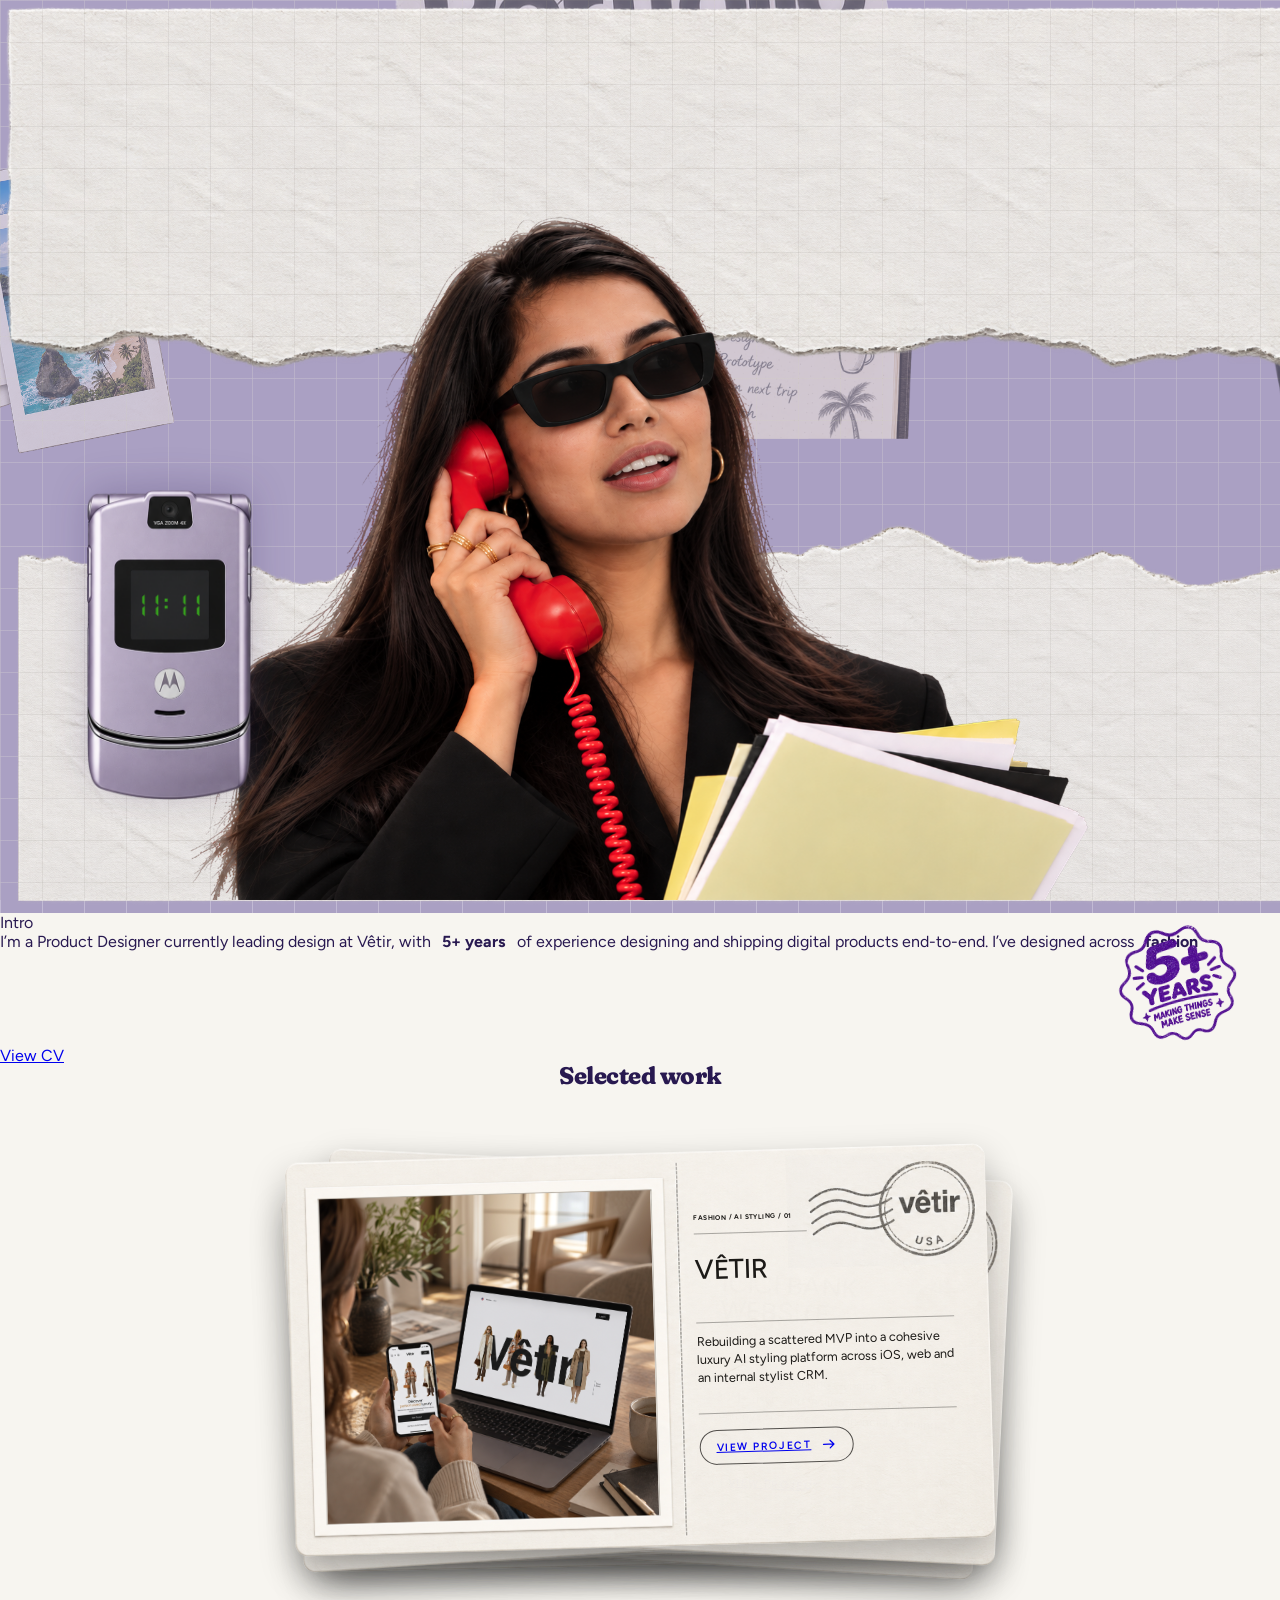
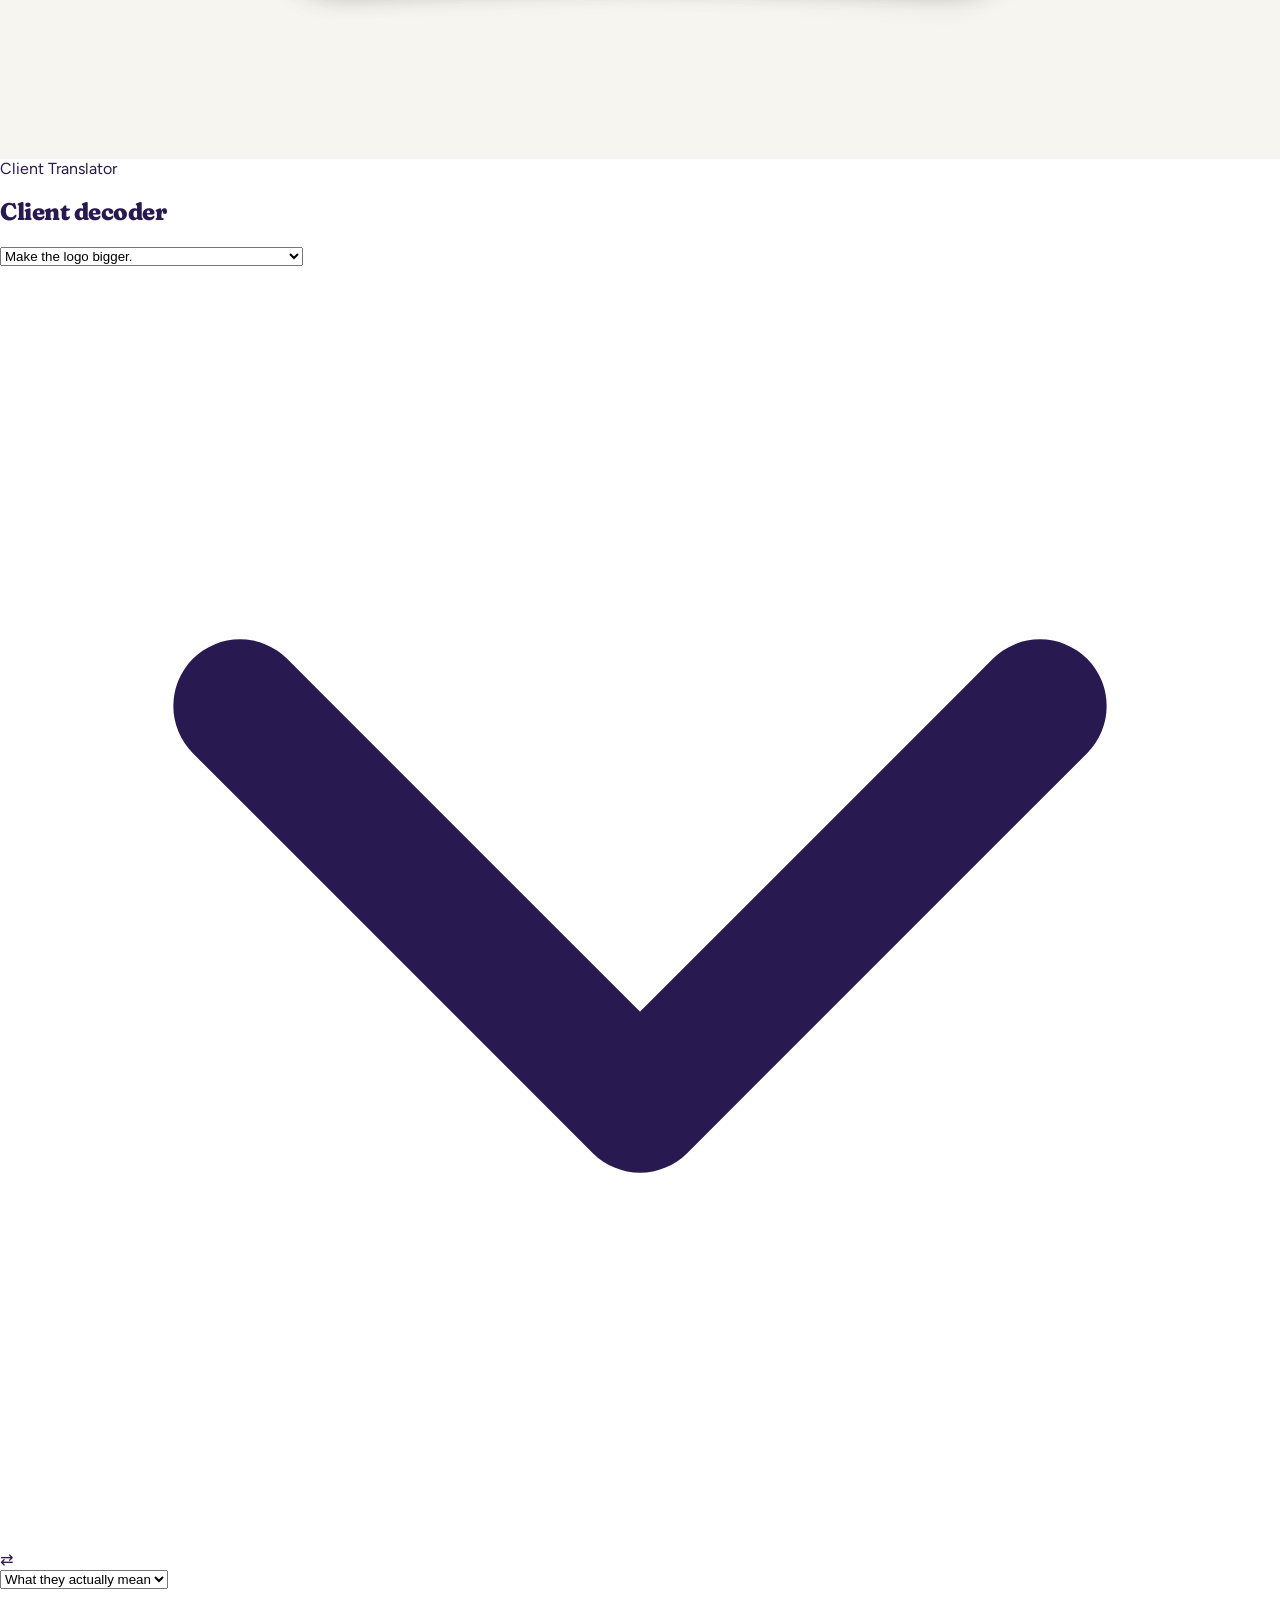
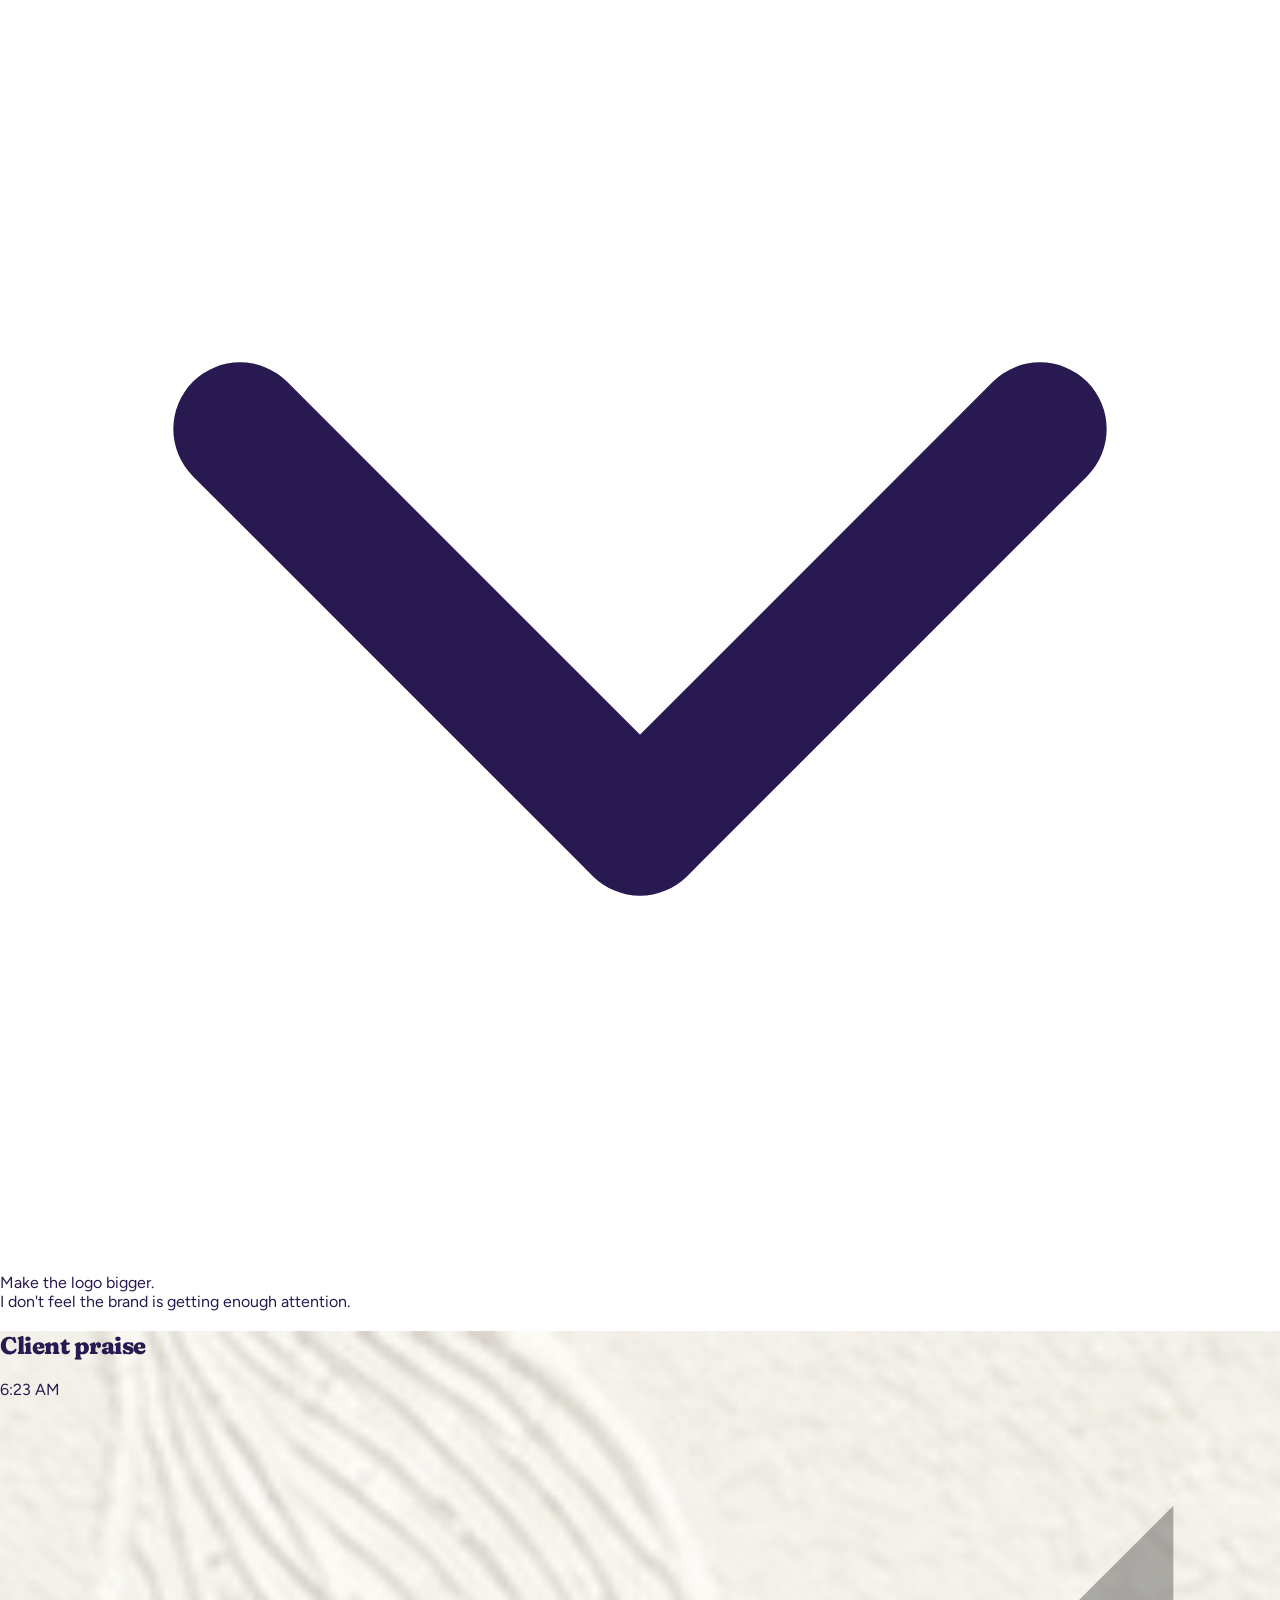
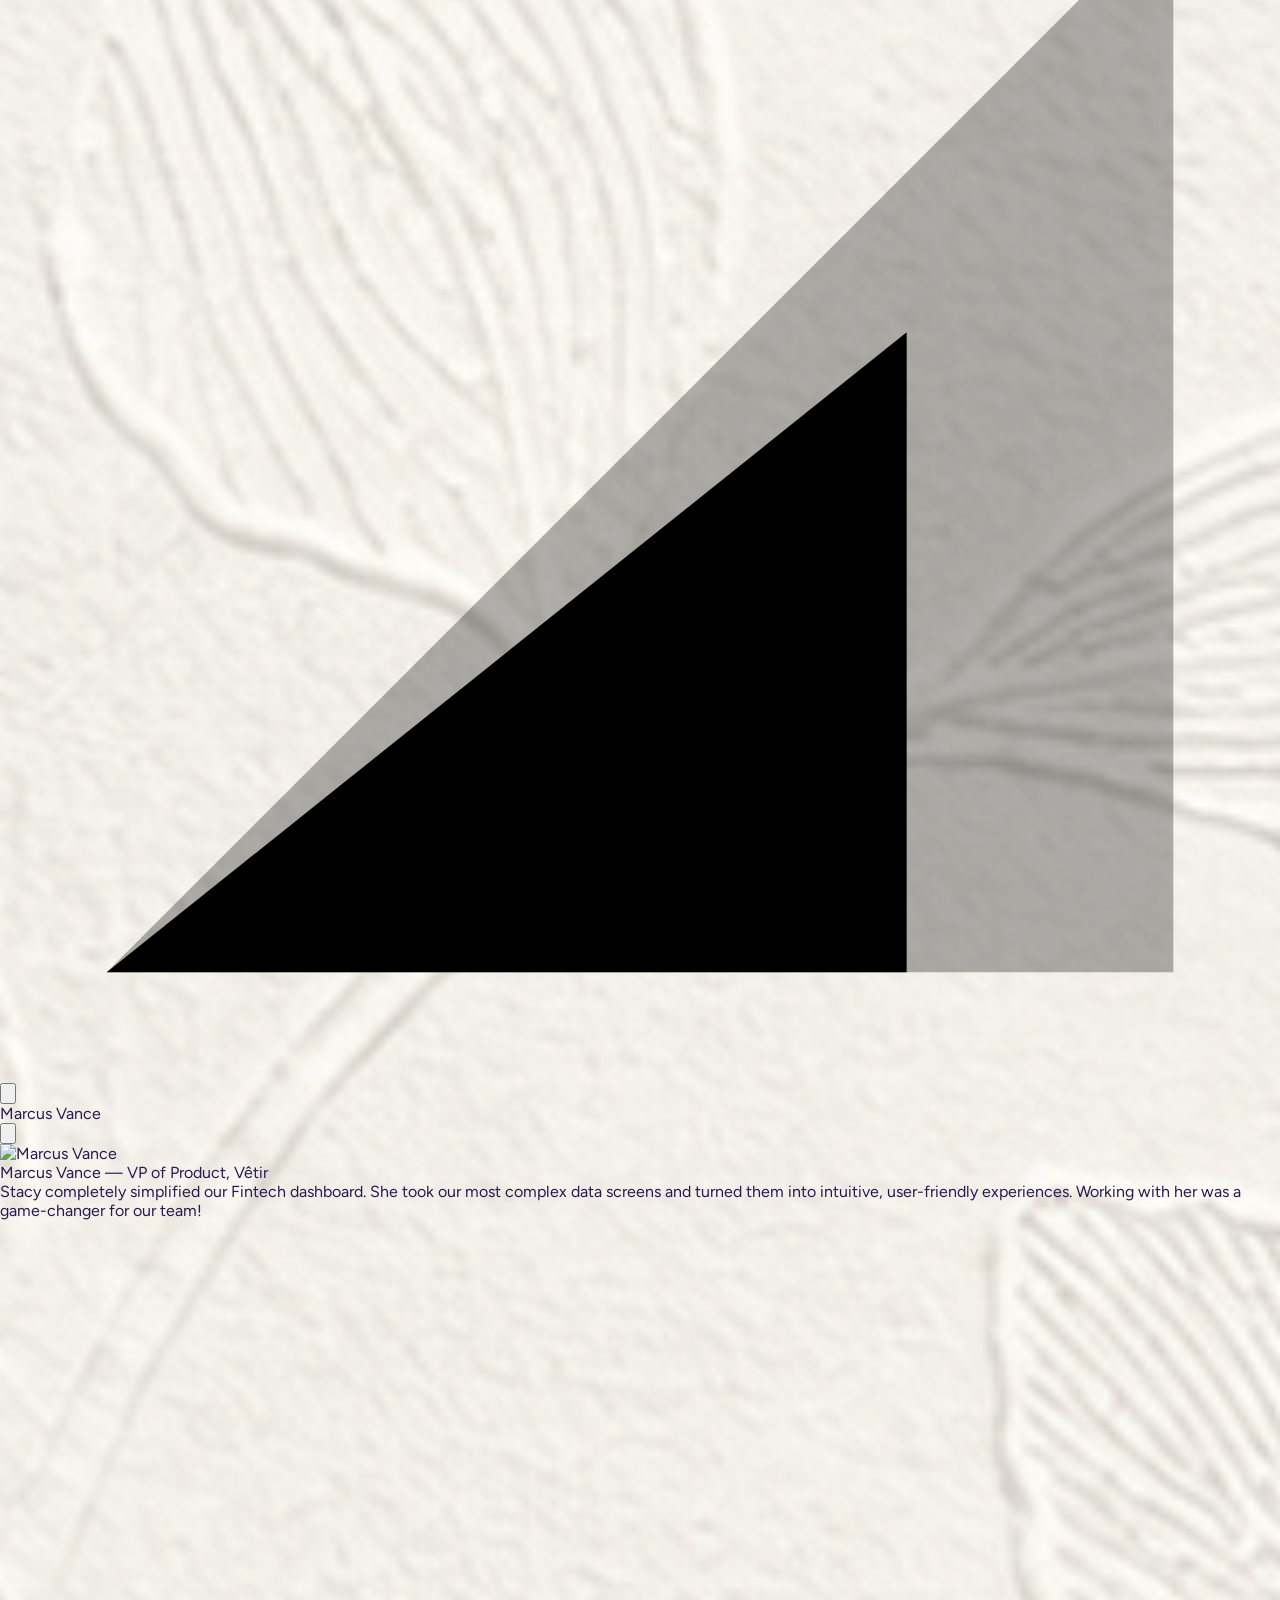
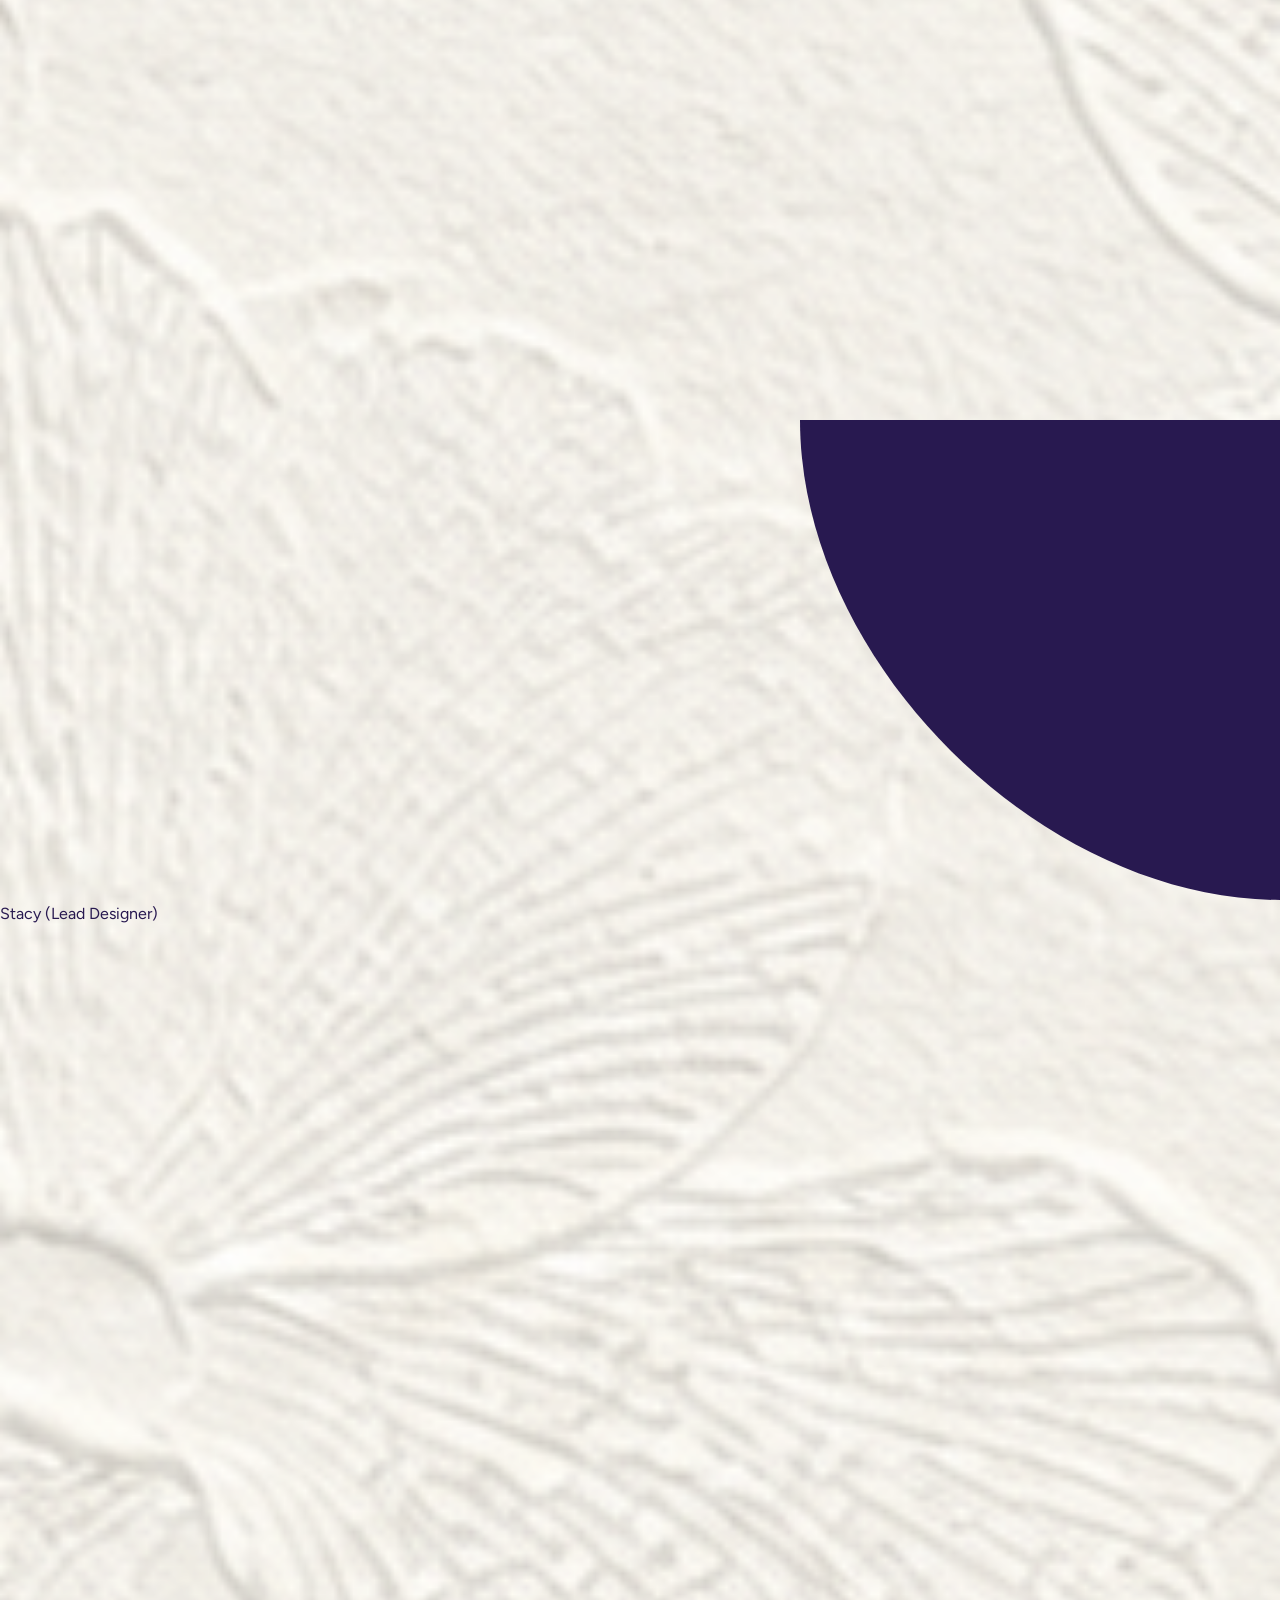
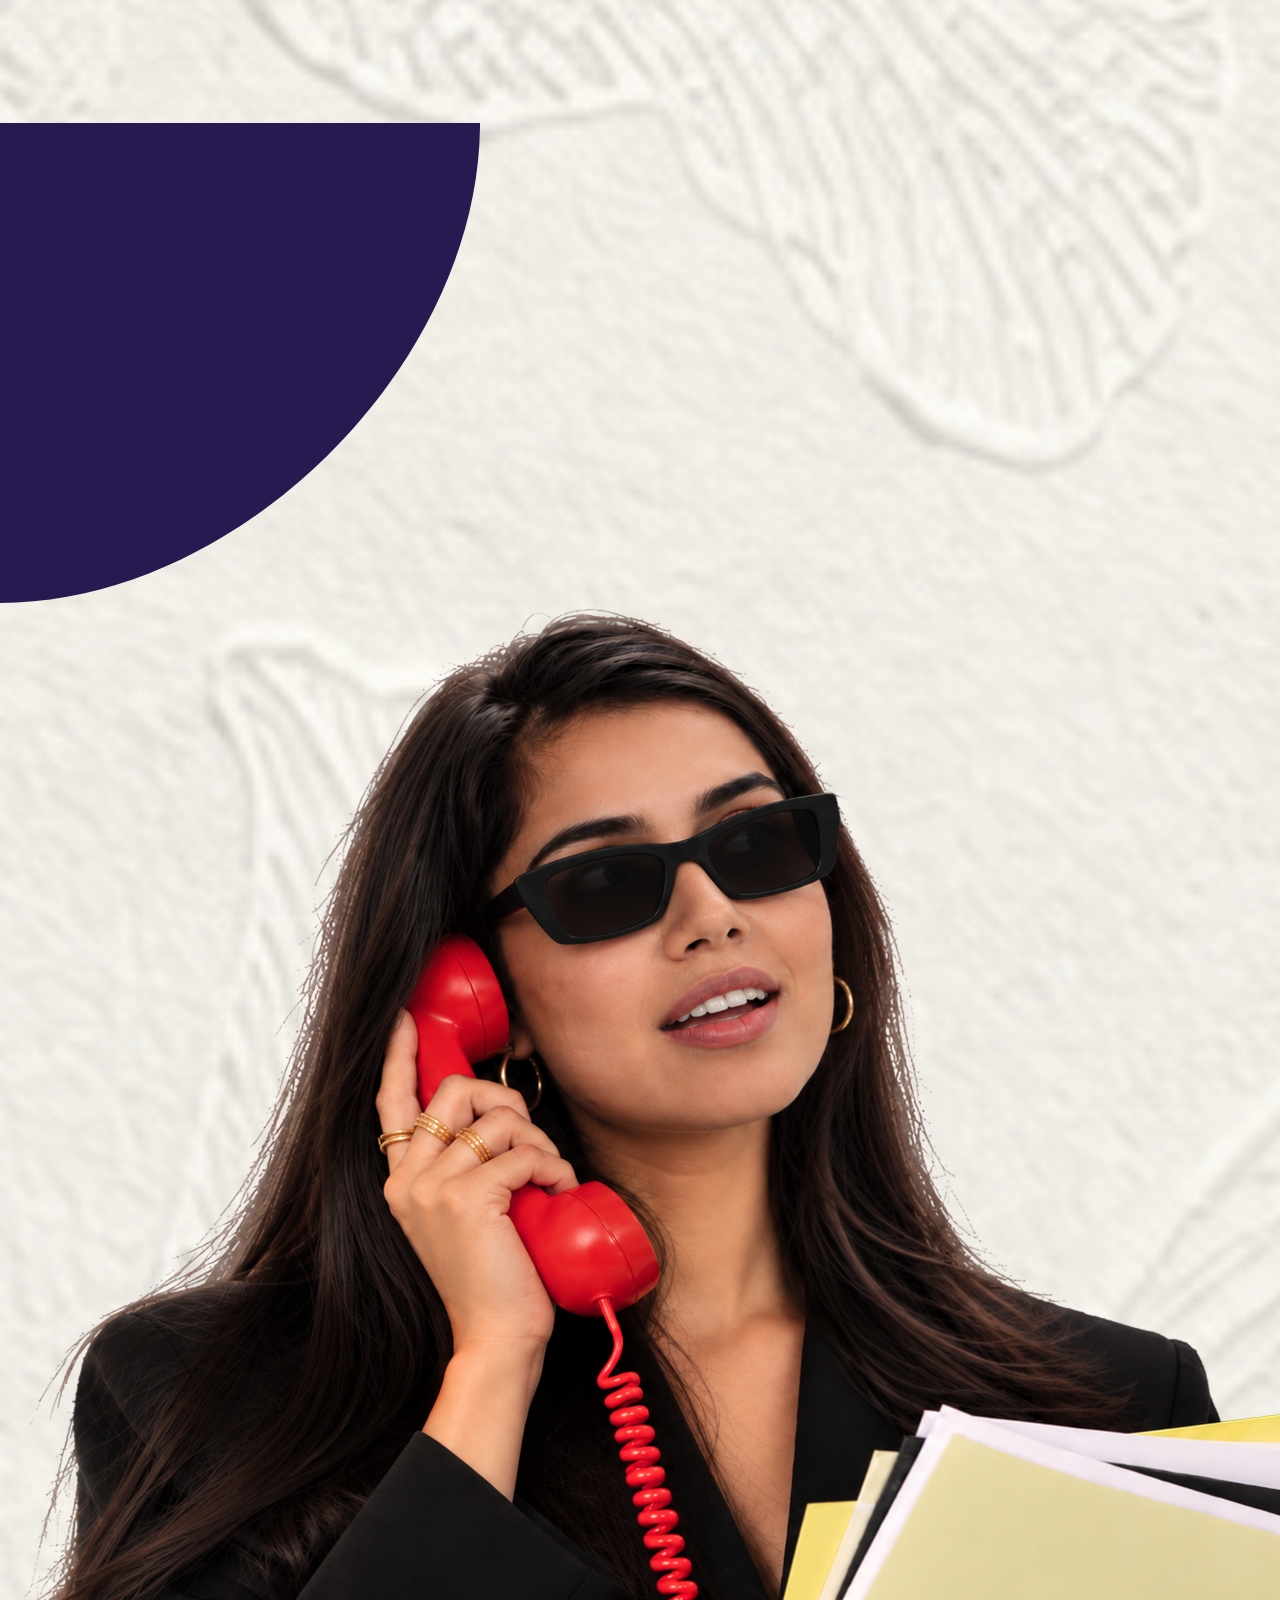
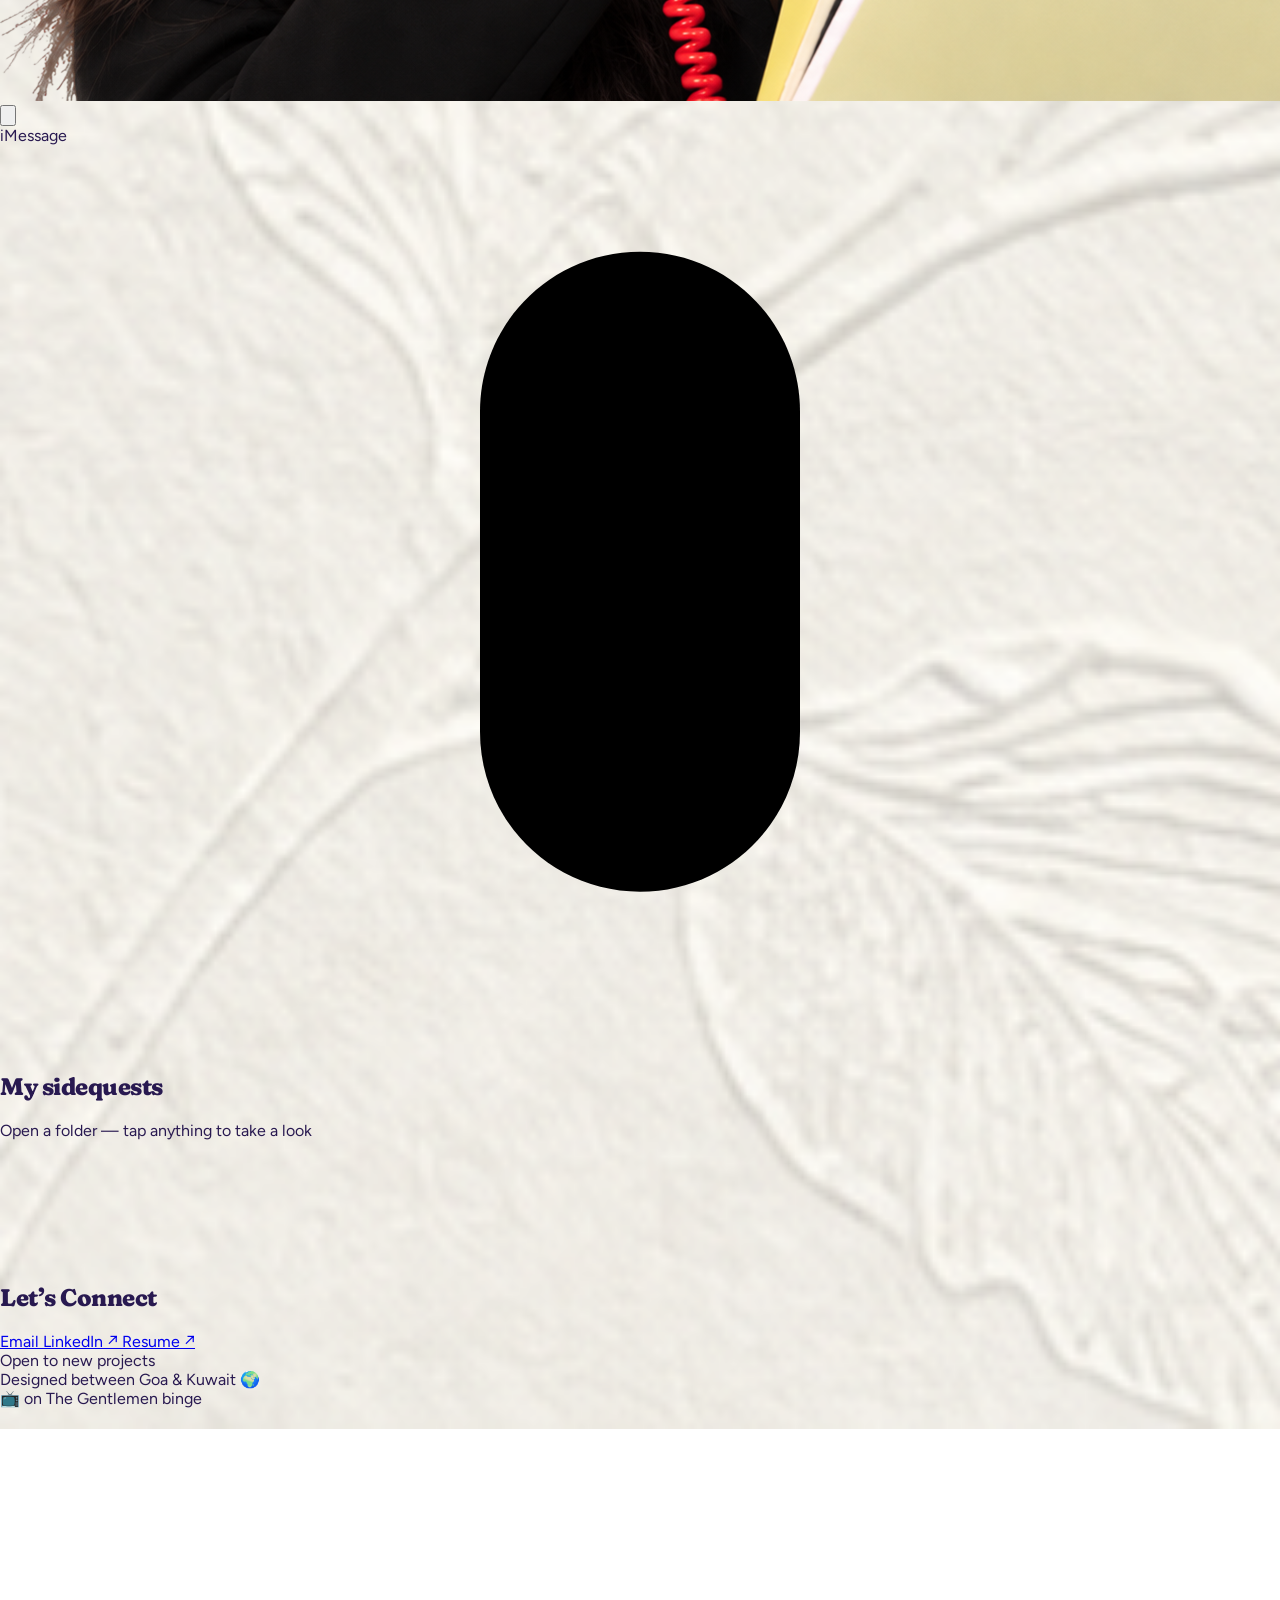
==== index.html @ d94072fd "Mobile polish, project links, phone and intro tweaks - Mobile hero: hero frame matches the visible s" ====
<!DOCTYPE html>
<html lang="en" class="scroll-smooth">

<head>
  <meta charset="UTF-8">
  <meta name="viewport" content="width=device-width, initial-scale=1.0">
  <title>Stacy – Product Designer</title>
  <meta name="description" content="Product Design Portfolio">
  <link rel="icon" type="image/png" href="img/favicon.png">
  <link rel="apple-touch-icon" href="img/apple-touch-icon.png">
  <!-- Link previews (LinkedIn, WhatsApp, Slack, X). Image URLs must be absolute:
       switch the domain here once the custom domain is live. -->
  <meta property="og:type" content="website">
  <meta property="og:title" content="Stacy – Product Designer">
  <meta property="og:description" content="Product Design Portfolio">
  <meta property="og:url" content="https://evasd560.github.io/stacyevaportfolio/">
  <meta property="og:image" content="https://evasd560.github.io/stacyevaportfolio/img/og-image.jpg">
  <meta property="og:image:width" content="1200">
  <meta property="og:image:height" content="630">
  <meta name="twitter:card" content="summary_large_image">
  <!-- Image format: prefer .webp, fall back to .png when there's no .webp yet.
       <img> tags point at the .webp; if it 404s, the handler below swaps in the
       .png (or the tag's data-fallback). Backgrounds use data-bg="....png" and
       get whichever format exists. Must run before any <img> is parsed. -->
  <script>
    document.addEventListener('error', function (e) {
      var el = e.target;
      if (!el || el.tagName !== 'IMG') return;
      var src = el.getAttribute('src') || '';
      if (!el.dataset.webpFailed && /\.webp(\?|$)/i.test(src)) {
        el.dataset.webpFailed = '1';
        el.src = el.getAttribute('data-fallback') || src.replace(/\.webp(\?|$)/i, '.png$1');
        return;
      }
      // Neither format exists. A flat-lay object is hidden along with its
      // floating wrapper rather than showing a broken-image icon.
      var piece = el.closest('.flatlay-float');
      if (piece) piece.style.display = 'none';
    }, true);

    // Resolves to the .webp twin of a .png/.jpg path if it loads, else the original
    window.preferWebp = function (src) {
      var webp = src.replace(/\.(png|jpe?g)(\?|$)/i, '.webp$2');
      if (webp === src) return Promise.resolve(src);
      return new Promise(function (resolve) {
        var probe = new Image();
        probe.onload = function () { resolve(webp); };
        probe.onerror = function () { resolve(src); };
        probe.src = webp;
      });
    };

    document.addEventListener('DOMContentLoaded', function () {
      document.querySelectorAll('[data-bg]').forEach(function (el) {
        window.preferWebp(el.getAttribute('data-bg')).then(function (src) {
          el.style.backgroundImage = "url('" + src + "')";
        });
      });
    });
  </script>
  <!-- Tailwind CSS v4 -->
  <script src="https://unpkg.com/@tailwindcss/browser@4"></script>
  <link rel="preconnect" href="https://fonts.googleapis.com">
  <link rel="preconnect" href="https://fonts.gstatic.com" crossorigin>
  <link href="https://fonts.googleapis.com/css2?family=Fraunces:ital,opsz,wght,SOFT,WONK@0,9..144,100..900,0..100,0..1;1,9..144,100..900,0..100,0..1&family=Figtree:ital,wght@0,300..900;1,300..900&family=Geist+Mono:wght@100..900&display=swap" rel="stylesheet">
  <link rel="stylesheet" href="style.css">
  <style>
    /* Tailwind's browser build only reads @theme from a <style type="text/tailwindcss">
       block, so these tokens are set as plain custom properties instead. Unlayered
       rules beat Tailwind's own @layer theme, so font-sans/font-mono resolve here. */
    :root {
      --font-sans: "Figtree", ui-sans-serif, system-ui, sans-serif;
      --font-mono: "Geist Mono", ui-monospace, monospace;
    }
    /* Section headings / display type */
    /* Section headings: Fraunces, a soft, slightly quirky old-style serif that
       suits the postcards, stamps and typewriter labels. */
    .font-serif-display {
      font-family: 'Fraunces', Georgia, serif;
      font-weight: 800;
      font-optical-sizing: auto;
      font-variation-settings: "SOFT" 100, "WONK" 0;
      letter-spacing: -0.02em;
    }

    /* Intro / bio copy - geometric humanist sans to match the reference */
    .font-bio {
      font-family: 'Figtree', sans-serif;
    }
    /* Highlighted phrase pills in the intro copy */
    .bio-chip {
      display: inline;
      padding: 0.12em 0.42em;
      margin: 0 0.04em;
      border-radius: 999px;
      font-weight: 700;
      box-decoration-break: clone;
      -webkit-box-decoration-break: clone;
    }

    #paper-up,
    #paper-down {
      width: 106vw !important;
      left: -3vw !important;
      max-width: none !important;
    }

    /* Portfolio flat-lay hero: canvas locked to the 1672x941 design ratio, always covering the viewport */
    .flatlay-canvas {
      position: absolute;
      top: 50%;
      left: 50%;
      transform: translate(-50%, -50%);
      width: max(100vw, 177.68vh);
      height: max(56.28vw, 100vh);
    }
    .flatlay-float {
      position: absolute;
      animation-name: flatlay-bob;
      animation-timing-function: ease-in-out;
      animation-iteration-count: infinite;
    }
    .flatlay-float:hover {
      z-index: 20;
    }
    .flatlay-inner {
      width: 100%;
      height: 100%;
      transition: transform 0.45s cubic-bezier(0.34, 1.56, 0.64, 1), filter 0.45s ease;
      transform-origin: 50% 50%;
    }
    .flatlay-float:hover .flatlay-inner {
      transform: translateY(-3%) scale(1.06) rotate(-1.5deg);
      filter: drop-shadow(0 22px 26px rgba(20, 10, 40, 0.3));
    }
    .flatlay-inner img {
      width: 100%;
      height: 100%;
      object-fit: contain;
      display: block;
      pointer-events: none;
      user-select: none;
    }
    /* AirPods sound ping. Positioned in % of the AirPods box so the burst's
       origin sits at the left side of the top earbud at any size. */
    .airpods-ping {
      position: absolute;
      left: 13.6%;
      top: 16.3%;
      width: 26%;
      overflow: visible;
      pointer-events: none;
    }
    .airpods-ping line {
      stroke: #2a2438;
      stroke-width: 1.5;
      stroke-linecap: round;
      stroke-dasharray: 1;
      stroke-dashoffset: 1;
      opacity: 0;
      animation: airpods-ping 6s ease-out infinite;
    }
    .airpods-ping line:nth-child(2) { animation-delay: 0.05s; }
    .airpods-ping line:nth-child(3) { animation-delay: 0.1s; }
    .airpods-ping line:nth-child(4) { animation-delay: 0.15s; }
    /* Two pulses (each: draw outward, hold, fade) in the first ~1.3s of 6s */
    @keyframes airpods-ping {
      0%     { stroke-dashoffset: 1; opacity: 0; }
      1.5%   { opacity: 0.7; }
      4%     { stroke-dashoffset: 0; opacity: 0.7; }
      7%     { stroke-dashoffset: 0; opacity: 0.7; }
      10%    { stroke-dashoffset: 0; opacity: 0; }
      10.5%  { stroke-dashoffset: 1; opacity: 0; }
      12%    { opacity: 0.7; }
      14.5%  { stroke-dashoffset: 0; opacity: 0.7; }
      17.5%  { stroke-dashoffset: 0; opacity: 0.7; }
      21%    { stroke-dashoffset: 0; opacity: 0; }
      100%   { stroke-dashoffset: 0; opacity: 0; }
    }
    @media (prefers-reduced-motion: reduce) {
      .airpods-ping { display: none; }
    }

    /* Paperclip on the passport's top edge: % of the passport box, which has the
       artwork's exact shape (276x476), so it lands on the same spot at any size */
    .fl-passport .flatlay-inner { position: relative; }
    .flatlay-inner img.passport-clip {
      position: absolute;
      left: 45.7%;
      top: 42.9%;
      width: 17.2%;
      height: 13%;
      transform: rotate(-8deg);
    }

    /* Centre zone of the hero: label and the hover-only "Get to know me" CTA */
    .hero-center {
      position: absolute;
      left: 25%;
      top: 20%;
      width: 50%;
      height: 62%;
    }
    .hero-cta {
      position: absolute;
      left: 50%;
      top: 73.5%;
      translate: -50% 6px;
      white-space: nowrap;
      font-family: 'Figtree', sans-serif;   /* same type as the postcards' View Project */
      font-size: 12px;
      /* Light text on a dark pill renders heavier on macOS; thinner smoothing
         keeps it visually in step with the dark-on-cream postcard button */
      -webkit-font-smoothing: antialiased;
      -moz-osx-font-smoothing: grayscale;
      font-weight: 600;
      letter-spacing: 0.15em;
      text-transform: uppercase;
      color: #fff;
      background: #281950;
      padding: 0.95em 1.6em;
      border-radius: 999px;
      box-shadow: 0 8px 20px rgba(40, 25, 80, 0.25);
      text-decoration: none;
      opacity: 0;
      pointer-events: none;
      transition: opacity 0.3s ease, translate 0.3s ease, background-color 0.2s ease;
    }
    .hero-center:hover .hero-cta,
    .hero-center:focus-within .hero-cta {
      opacity: 1;
      translate: -50% 0;
      pointer-events: auto;
    }
    .hero-cta:hover { background: #3b2770; }
    /* No hover on touch screens: keep the button visible so it can be tapped */
    @media (hover: none) {
      .hero-cta { opacity: 1; translate: -50% 0; pointer-events: auto; }
    }

    /* Clickable flat-lay objects (books -> Selected work, AirPods -> playlist) */
    .flatlay-cta {
      cursor: pointer;
      outline: none;
    }
    .flatlay-tag {
      position: absolute;
      left: 50%;
      bottom: 6%;
      translate: -50% 0;
      white-space: nowrap;
      font-family: 'Geist Mono', monospace;
      font-size: 11px;
      letter-spacing: 0.14em;
      text-transform: uppercase;
      color: #281950;
      background: rgba(255, 255, 255, 0.82);
      padding: 6px 12px 7px;
      border-radius: 999px;
      box-shadow: 0 4px 12px rgba(40, 25, 80, 0.15);
      pointer-events: none;
      transition: opacity 0.3s ease, translate 0.3s ease;
    }
    .flatlay-tag.is-hover-only { opacity: 0; }
    .flatlay-cta:hover .flatlay-tag,
    .flatlay-cta:focus-visible .flatlay-tag {
      opacity: 1;
      translate: -50% -4px;
    }
    /* Phones and other upright screens (e.g. tablets held portrait): the desk
       is laid out for the screen instead of being a cropped slice of the wide
       desktop scene. Laptop and books always hold the top corners. Boxes are %
       of the screen; each image keeps its own shape inside its box. !important
       beats the inline desktop positions on each object. */
    @media (max-width: 639px), (orientation: portrait) {
      /* The hero frame is exactly the visible screen (100vh on phones counts the
         space under the browser bars, which left gaps at the top and bottom) */
      .hero-frame { height: 100vh; height: 100dvh; }
      /* Fill the hero exactly (its height tracks the visible screen, so there's
         no purple gap above the top row or below the notebook when the
         browser bars show or hide) */
      .flatlay-canvas {
        top: 0;
        left: 0;
        transform: none;
        width: 100%;
        height: 100%;
      }
      .flatlay-canvas .flatlay-float { inset: auto !important; }
      .flatlay-canvas .fl-laptop   { left: -40px !important; top: 0 !important;   width: 42% !important; height: 18% !important; }
      .flatlay-canvas .fl-books    { right: -20px !important; top: 0 !important;   width: 48% !important; height: 19% !important; }
      /* the images hug their corner even when the box is wider than they are */
      .flatlay-canvas .fl-laptop img { object-position: left top; }
      .flatlay-canvas .fl-books img  { object-position: right top; }
      .flatlay-canvas .fl-coffee   { left: 28.5% !important; top: -2% !important; width: 31% !important; height: 15% !important; }
      .flatlay-canvas .fl-airpods  { right: -3% !important; top: 19% !important; width: 30% !important; height: 11% !important; }
      .flatlay-canvas .fl-shades   { left: 2% !important;   top: 21% !important; width: 36% !important; height: 10% !important; }
      .flatlay-canvas .fl-case     { left: 52% !important;  top: 22% !important; width: 17% !important; height: 7% !important; }
      /* label centred on the screen's middle, where the closed paper parts */
      .hero-center { left: 4%; top: 38%; width: 92%; height: 38%; }
      .flatlay-canvas .fl-label    { left: 3% !important;   top: 0 !important;   width: 94% !important; height: 63% !important; }
      .hero-cta { top: 58%; font-size: 11px; }
      .flatlay-canvas .fl-passport { right: -3% !important; top: 65% !important; width: 32% !important; height: 25% !important; }
      .flatlay-canvas .fl-pen      { left: 46% !important;  top: 70% !important; width: 9% !important;  height: 15% !important; }
      .flatlay-canvas .fl-phone    { left: -4% !important;  bottom: 4% !important; width: 50% !important; height: 25% !important; }
      .flatlay-canvas .fl-notebook { left: 36% !important;  bottom: -1.5% !important; width: 66% !important; height: 12% !important; }
      .flatlay-tag { font-size: 9px; padding: 4px 9px 5px; }
    }
    @keyframes flatlay-bob {
      0%, 100% { transform: translateY(0); }
      50% { transform: translateY(-1.2%); }
    }
    /* Big pieces move less: a fixed 1px bob (the default bob is a % of each
       object's own height, so large objects travelled furthest) and a gentler
       hover lift with less tilt and growth */
    .fl-passport, .fl-notebook, .fl-phone, .fl-coffee, .fl-shades, .fl-laptop {
      animation-name: flatlay-bob-subtle;
    }
    @keyframes flatlay-bob-subtle {
      0%, 100% { transform: translateY(0); }
      50% { transform: translateY(-1px); }
    }
    .fl-passport:hover .flatlay-inner,
    .fl-notebook:hover .flatlay-inner,
    .fl-phone:hover .flatlay-inner,
    .fl-coffee:hover .flatlay-inner,
    .fl-shades:hover .flatlay-inner,
    .fl-laptop:hover .flatlay-inner {
      transform: translateY(-4px) scale(1.02) rotate(-0.5deg);
      filter: drop-shadow(0 12px 16px rgba(20, 10, 40, 0.22));
    }
    @media (prefers-reduced-motion: reduce) {
      .flatlay-float { animation: none; }
    }

    /* Dynamic barcode generator using linear gradient */
    .barcode {
      background: repeating-linear-gradient(90deg,
          #1c1c1a,
          #1c1c1a 2px,
          transparent 2px,
          transparent 5px,
          #1c1c1a 5px,
          #1c1c1a 8px,
          transparent 8px,
          transparent 10px,
          #1c1c1a 10px,
          #1c1c1a 11px,
          transparent 11px,
          transparent 15px,
          #1c1c1a 15px,
          #1c1c1a 19px,
          transparent 19px,
          transparent 22px);
    }
    @keyframes stamp-effect {
      0% {
        opacity: 0;
        transform: scale(3.5) rotate(-35deg);
        filter: blur(4px);
      }
      85% {
        opacity: 0.9;
        transform: scale(0.9) rotate(-8deg);
        filter: none;
      }
      100% {
        opacity: 1;
        transform: scale(1) rotate(-8deg);
      }
    }
    .stamped-sticker-wrapper {
      vertical-align: middle;
      display: inline-block;
      width: 100px;
      height: 32px;
      position: relative;
      margin: 0 10px;
    }
    .stamped-sticker {
      position: absolute;
      height: 120px !important;
      width: auto !important;
      max-width: none !important;
      opacity: 0;
      transform-origin: center;
      top: -45px;
      left: -10px;
      z-index: 10;
      pointer-events: none;
    }
    .stamped-sticker.visible {
      animation: stamp-effect 0.4s cubic-bezier(0.175, 0.885, 0.32, 1.25) forwards;
    }
    /* Pinned stamps sit in the right-hand gutter instead of inline in the copy.
       The wrapper collapses to a zero-size anchor point; the stamp hangs from its
       top-right corner. Reveal/animation logic is untouched. */
    .stamped-sticker-wrapper.is-pinned {
      position: absolute;
      display: block;
      width: 0;
      height: 0;
      margin: 0;
    }
    .stamped-sticker-wrapper.is-pinned .stamped-sticker {
      top: 0;
      left: auto;
      right: 0;
    }
    @media (max-width: 767px) {
      .stamped-sticker-wrapper.is-pinned .stamped-sticker {
        height: 84px !important;
      }
    }
    /* Phones: no stamps in the intro, the copy reads cleaner without them */
    @media (max-width: 639px) {
      .intro-section .stamped-sticker-wrapper { display: none !important; }
    }

    /* Floating flip phone. Closed by default, it peeks up from the bottom-left
       corner: only its top 45% shows. The widget is pushed 30% of its height
       below the fold, so its visible part ends at 70% of its height; the phone
       (165px wide, ~310px tall) starts 140px above that.
       Both phones line up 16px from the screen edge: the open phone's body sits
       87px into the 340px widget (its PNG has margins), so the widget is placed
       at left:-71px and the closed phone at 87px inside it. */
    #floating-player-widget .phone-closed {
      position: absolute;
      left: 87px;
      top: calc(70% - 140px);
      width: 165px;
      height: auto;
      z-index: 25;
      cursor: pointer;
      opacity: 0;
      pointer-events: none;
      transform: translateY(12%);
      filter: drop-shadow(0 -6px 18px rgba(40, 25, 80, 0.22));
      transition: opacity 0.4s ease, transform 0.6s cubic-bezier(0.22, 1, 0.36, 1);
    }
    /* Phones: the flip phone stays closed and decorative, shrunk to fit the
       corner of the first screen (the open phone and game are desktop only).
       Scaled from the bottom-left corner; left and the shown-state translate
       are rescaled so it peeks the same way it does on desktop. */
    @media (max-width: 639px) {
      #floating-player-widget {
        display: block !important;
        scale: 0.55;
        transform-origin: 0 100%;
        left: calc(12px - 87px * 0.55) !important;
      }
      #floating-player-widget.translate-y-\[30\%\] { translate: 0 16.5% !important; }
      #floating-player-widget .phone-closed,
      #floating-player-widget .phone-open-hit { pointer-events: none !important; }
    }
    #floating-player-widget .phone-open-part {
      transition: opacity 0.4s ease, transform 0.6s cubic-bezier(0.22, 1, 0.36, 1);
    }
    #floating-player-widget.is-closed .phone-closed {
      opacity: 1;
      pointer-events: auto;
      transform: none;
    }
    /* Peeks up a little further on hover, inviting the click that opens it */
    #floating-player-widget.is-closed .phone-closed:hover {
      transform: translateY(-10px);
    }
    #floating-player-widget.is-closed .phone-open-part {
      opacity: 0;
      pointer-events: none;
      transform: translateY(6%);
    }
    /* Click target over the open phone's body (the PNG has wide transparent
       margins, so the image itself would catch clicks beside the phone).
       Clicking it closes the phone. Sits under the lock screen (z-30). */
    #floating-player-widget .phone-open-hit {
      position: absolute;
      left: 87px;
      width: 165px;
      top: 1.6%;
      bottom: 0;
      z-index: 25;
      cursor: pointer;
      pointer-events: auto;
    }
    #floating-player-widget.is-closed .phone-open-hit {
      pointer-events: none;
    }
    /* Boot screen over the game: soft pink glow on black and a breathing "Play" */
    .phone-boot {
      position: absolute;
      inset: 0;
      z-index: 1;
      display: flex;
      align-items: center;
      justify-content: center;
      background: radial-gradient(circle at 50% 50%, rgba(255, 171, 210, 0.45), rgba(255, 171, 210, 0) 62%), #000;
      color: #ffe3f0;
      font-family: 'Geist Mono', monospace;
      font-size: 13px;
      letter-spacing: 0.32em;
      text-transform: uppercase;
      transition: opacity 0.45s ease;
    }
    .phone-boot span {
      padding-left: 0.32em; /* balances the trailing letter-spacing */
      text-shadow: 0 0 10px rgba(255, 171, 210, 0.9);
      animation: phone-boot-glow 1s ease-in-out infinite alternate;
    }
    @keyframes phone-boot-glow {
      from { opacity: 0.5; }
      to { opacity: 1; }
    }
    .phone-boot.is-done {
      opacity: 0;
      pointer-events: none;
    }
    @media (prefers-reduced-motion: reduce) {
      .phone-boot span { animation: none; }
    }

    /* Footer status line: fades and drops slightly as it swaps */
    .footer-status {
      display: inline-block;
      transition: opacity 0.4s ease, translate 0.4s ease;
    }
    .footer-status.is-out {
      opacity: 0;
      translate: 0 4px;
    }
    @media (prefers-reduced-motion: reduce) {
      .footer-status { transition: none; }
    }

    /* PORTFOLIO SLIDER / STACK CARDS CSS */
    .portfolio-slider-section {
      /* Tucks 45vh up over the bottom of the intro; that top strip stays
         see-through so the intro shows beneath while the two crossfade. */
      margin-top: -45vh;
      z-index: 1;
      background: linear-gradient(to bottom, transparent 45vh, var(--hand-bg, #f6efef) 45vh);
      pointer-events: var(--sw-pe, auto);
      color: #281950;
      padding: 32px 24px;
      /* Background width as a multiple of the section width. The bleed is how far
         it overhangs each side. The corner layers derive from these, so the scene
         and its cut-outs can never drift apart - tune the scale alone. */
      --sw-bg-scale: 1.2;
      --sw-bg-bleed: calc((var(--sw-bg-scale) - 1) / 2 * 100%);
      /* One screen tall; the postcards shrink to fit rather than the frame grow */
      height: 100vh;
      height: 100svh;
      min-height: 560px;
      display: flex;
      flex-direction: column;
      align-items: center;
      justify-content: center;
      position: relative;
      overflow: hidden;
    }
    /* Scenes sit full-width along the bottom; the cream above is the artwork's
       own base colour, so each reads as one continuous illustration. Two layers
       take turns: the focused postcard's scene is loaded into the idle one,
       which fades in while the other fades out. Shown at 50% so the scene
       stays behind the cards. */
    .sw-scene {
      position: absolute;
      inset: 0;
      background-size: calc(var(--sw-bg-scale) * 100%) auto;
      background-position: center bottom;
      background-repeat: no-repeat;
      z-index: 1;
      pointer-events: none;
      opacity: 0;
      transition: opacity 0.9s ease;
    }
    .sw-scene.is-active {
      opacity: 0.5;
    }
    /* Scroll-driven crossfade from the intro (same handover as the PMV site):
       while Selected Work slides up over the intro's bottom, the intro's grid
       and copy fade and lift away (--intro-fo, --intro-lift) and Selected
       Work's content fades up over the same spot in three overlapping steps:
       heading, postcards + scenery, counter (--sw-so1..3). Both share one
       background colour (--hand-bg) so there's no seam. JS drives it all. */
    .intro-section {
      background-color: var(--hand-bg, #f7f5f0);
    }
    .intro-section::before {
      content: "";
      position: absolute;
      inset: 0;
      background-image: linear-gradient(to right, rgba(28,20,15,0.06) 1px, transparent 1px), linear-gradient(to bottom, rgba(28,20,15,0.06) 1px, transparent 1px);
      background-size: 42px 42px;
      opacity: var(--intro-fo, 1);
      pointer-events: none;
    }
    .intro-inner {
      /* Breathing room after View CV before Selected Work starts to show */
      padding-bottom: 15vh;
      opacity: var(--intro-fo, 1);
      translate: 0 calc(var(--intro-lift, 0) * -1px);
    }
    /* --sw-fo / --sw-lift fade and lift it all away again on the way out to
       Sidequests, which then gets the same treatment coming in. */
    .sw-in-1 {
      opacity: calc(var(--sw-so1, 1) * var(--sw-fo, 1));
      translate: 0 calc((1 - var(--sw-so1, 1)) * 28px - var(--sw-lift, 0) * 1px);
    }
    .sw-in-2 {
      opacity: calc(var(--sw-so2, 1) * var(--sw-fo, 1));
      translate: 0 calc((1 - var(--sw-so2, 1)) * 28px - var(--sw-lift, 0) * 1px);
    }
    .sw-in-3 {
      opacity: calc(var(--sw-so3, 1) * var(--sw-fo, 1));
      translate: 0 calc(var(--sw-lift, 0) * -1px);
    }
    /* squared so the artwork's baked-in cream is gone before the colour shifts */
    .sw-scene { filter: opacity(calc(var(--sw-so2, 1) * var(--sw-fo, 1) * var(--sw-fo, 1))); }

    /* Sidequests: tucks 45vh up over Selected Work's bottom with a see-through
       top strip, exactly like Selected Work over the intro. Its grid, heading
       and cards fade up (--sq-so1..2) while Selected Work fades out. */
    #sidequests-section {
      background: linear-gradient(to bottom, transparent 45vh, var(--hand-bg, #fff) 45vh);
      pointer-events: var(--sq-pe, auto);
    }
    #sidequests-section::before {
      content: "";
      position: absolute;
      inset: 0;
      background-image: linear-gradient(to right, rgba(28,20,15,0.06) 1px, transparent 1px), linear-gradient(to bottom, rgba(28,20,15,0.06) 1px, transparent 1px);
      background-size: 42px 42px;
      opacity: var(--sq-so1, 1);
      pointer-events: none;
    }
    /* Phones: the folder view is one screen tall, like desktop */
    @media (max-width: 639px) {
      #sidequests-section {
        height: 100vh;
        height: 100svh;
        min-height: 600px;
        display: flex;
        flex-direction: column;
        padding-top: 3.5rem;
        padding-bottom: 1.5rem;
      }
      #sidequests-section .sq-in-1 { margin-bottom: 0.5rem; flex-shrink: 0; }
      #sq-desktop-area { height: auto !important; flex: 1; min-height: 0; }
    }
    #sq-wrapper {
      z-index: 2;
      margin-top: -45vh;
      /* The wrapper's own box covers Selected Work's bottom while it overlaps;
         it must let swipes and clicks through to the postcards until it lands */
      pointer-events: var(--sq-pe, auto);
      /* Corner cards may hang past a narrow screen's edge; never let them widen
         the page (clip, unlike hidden, doesn't make a scroll container) */
      overflow-x: clip;
    }
    .sq-in-1 {
      opacity: var(--sq-so1, 1);
      translate: 0 calc((1 - var(--sq-so1, 1)) * 28px);
    }
    .sq-cards-layer {
      opacity: var(--sq-so2, 1);
      translate: 0 calc((1 - var(--sq-so2, 1)) * 28px);
    }
    /* Hidden cards mustn't catch clicks meant for Selected Work underneath */
    .sq-cards-layer .sq-card { pointer-events: var(--sq-pe, auto); }
    /* Phones: plain continuous scroll, no overlapping crossfades between the
       intro, Selected Work and Sidequests (the JS skips them too) */
    @media (max-width: 639px) {
      .portfolio-slider-section { margin-top: 0; background: #f6efef; }
      #sq-wrapper { margin-top: 0; }
      #sidequests-section { background: #fff; }
    }
    @media (prefers-reduced-motion: reduce) {
      .portfolio-slider-section { margin-top: 0; background: #f6efef; }
      #sq-wrapper { margin-top: 0; }
      #sidequests-section { background: #fff; }
      .sw-scene { transition: none; }
    }
    /* Swipe hint beside the counter: a short line whose bright head slides
       left, fading in and out on a loop. Fades away on the last card. */
    .swipe-hint {
      position: relative;
      width: 56px;
      height: 2px;
      border-radius: 2px;
      overflow: hidden;
      background: rgba(40, 25, 80, 0.12);
      transition: opacity 0.4s ease;
    }
    .swipe-hint::before {
      content: "";
      position: absolute;
      top: 0;
      bottom: 0;
      right: 0;
      width: 60%;
      border-radius: 2px;
      background: linear-gradient(to right, rgba(40, 25, 80, 0.75), rgba(40, 25, 80, 0));
      animation: swipe-hint 2.2s ease-in-out infinite;
    }
    @keyframes swipe-hint {
      0%   { transform: translateX(40%);   opacity: 0; }
      30%  { opacity: 1; }
      70%  { opacity: 1; }
      100% { transform: translateX(-170%); opacity: 0; }
    }
    .swipe-hint.is-done {
      opacity: 0;
    }
    @media (prefers-reduced-motion: reduce) {
      .swipe-hint::before { animation: none; opacity: 0.6; }
    }
    /* Phones: the swipe hint sits centred under the count; cards are a touch
       narrower with a tight gap so the next one peeks in on the right; no card
       shadows; the description is cut to two lines so View Project stays on
       the card (the text can't shrink further and still be read) */
    @media (max-width: 639px) {
      /* (scoped to the section so these win over the base rules further down) */
      .portfolio-slider-section .portfolio-track { --card-w: 80vw; gap: 12px; }
      .portfolio-slider-section .portfolio-card,
      .portfolio-slider-section .portfolio-card:hover,
      .portfolio-slider-section .portfolio-card.is-art,
      .portfolio-slider-section .portfolio-card.is-art:hover { box-shadow: none; }
      .postcard-art-desc {
        display: -webkit-box;
        -webkit-line-clamp: 2;
        -webkit-box-orient: vertical;
        overflow: hidden;
      }
      .sw-nav {
        flex-direction: column;
        height: auto !important;
        gap: 10px !important;
      }
    }
    /* Horizontally scrolling postcard track. The inline padding is half the
       leftover width, so scrollLeft:0 already frames the first card centrally. */
    .portfolio-track {
      /* Width also capped by the viewport height: --sw-chrome is everything in the
         section that isn't the card (heading, track padding, nav, gaps), and the
         card is 988/1755 as tall as it is wide. */
      --sw-chrome: 250px;
      --card-w: min(700px, 84vw, max(240px, (100svh - var(--sw-chrome)) * 1755 / 988));
      display: flex;
      align-items: center;
      gap: clamp(24px, 4vw, 56px);
      width: 100%;
      overflow-x: auto;
      overflow-y: hidden;
      scroll-snap-type: x mandatory;
      scroll-behavior: smooth;
      /* Asymmetric block padding: the stacked cards drop and rotate well BELOW
         the row, so the bottom needs clearance or overflow-y clips their shadows
         into a hard line. Above them only the rotation and shadow spread matter. */
      padding: 44px max(16px, calc((100% - var(--card-w)) / 2)) 112px;
      -webkit-overflow-scrolling: touch;
      scrollbar-width: none;
    }
    .portfolio-track::-webkit-scrollbar {
      display: none;
    }
    /* Before the first horizontal scroll the cards sit in a stack, so scrolling
       and snapping are suppressed until they spread. */
    .portfolio-track.is-stacked {
      overflow-x: hidden;
      scroll-snap-type: none;
      cursor: pointer;
    }
    .portfolio-card {
      position: relative;
      flex: 0 0 var(--card-w);
      width: var(--card-w);
      /* matches the postcard artwork so it fills the card exactly */
      aspect-ratio: 1755 / 988;
      scroll-snap-align: center;
      background-color: #f7f5f0;
      border: none;
      border-radius: 8px;
      box-shadow: inset 0 0 0 12px #ffffff, 0 15px 35px rgba(0,0,0,0.25);
      /* scale is set from JS as the track scrolls (side cards shrink); the short
         transition only smooths the jump when the pile first spreads */
      transition: transform 0.5s cubic-bezier(0.16, 1, 0.3, 1), box-shadow 0.5s ease,
                  scale 0.25s ease-out;
      overflow: hidden;
      display: flex;
      flex-direction: column;
    }
    /* Slight alternating tilt, straightening on hover */
    .portfolio-card:nth-child(odd) { transform: rotate(-1.8deg); }
    .portfolio-card:nth-child(even) { transform: rotate(1.6deg); }
    .portfolio-card:hover {
      transform: rotate(0deg) translateY(-6px);
      box-shadow: inset 0 0 0 12px #ffffff, 0 26px 50px rgba(0, 0, 0, 0.35);
    }
    /* Artwork postcard: the PNG carries the paper, frame and stamp, so the card
       chrome is stripped back and the copy is laid over the right half. The
       artwork is a plain rounded rectangle (31px corners on 1755x988), so it
       takes the exact same box-shadow as the other cards, minus their white
       inset frame. Radii are % of width / height so the corners stay circular. */
    .portfolio-card.is-art {
      background: transparent;
      border-radius: 1.77% / 3.14%;
      box-shadow: 0 15px 35px rgba(0, 0, 0, 0.25);
    }
    .portfolio-card.is-art:hover {
      box-shadow: 0 26px 50px rgba(0, 0, 0, 0.35);
    }
    .postcard-art-base {
      position: absolute;
      inset: 0;
      width: 100%;
      height: 100%;
      object-fit: contain;
      pointer-events: none;
      user-select: none;
    }
    .postcard-art-copy {
      position: absolute;
      /* Measured off the full-bleed artwork: dashed divider at 55.9%, postmark
         waves start at 74.2%, paper runs to the canvas edge. Left edge sits ~16px
         (on a 700px card) right of the divider; the right edge keeps a margin
         inside the paper. The artwork is straight, so the copy sits square. */
      left: 58.2%;
      right: 5%;
      top: 16%;
      bottom: 15%;
      display: flex;
      flex-direction: column;
      color: #1c1a17;
      container-type: inline-size;
    }
    .postcard-art-rule {
      height: 1px;
      width: 100%;
      background: rgba(28, 26, 23, 0.35);
    }
    .postcard-art-eyebrow {
      /* Must end left of the postmark waves (74.2%), which sit at the same
         height; nowrap keeps it on one line instead of breaking at the "/". */
      white-space: nowrap;
      font-size: clamp(6px, 2.6cqw, 15px);
      letter-spacing: 0.06em;
      font-weight: 700;
      text-transform: uppercase;
    }
    .postcard-art-title {
      font-size: clamp(14px, 10.5cqw, 50px);
      line-height: 1.04;
      font-weight: 500;
      text-transform: uppercase;
      letter-spacing: -0.01em;
    }
    .postcard-art-desc {
      font-size: clamp(8px, 4.91cqw, 25px);
      line-height: 1.42;
      font-weight: 400;
    }
    .postcard-art-cta {
      font-size: clamp(6px, 4.06cqw, 19px);
      letter-spacing: 0.15em;
      font-weight: 600;
      text-transform: uppercase;
      display: inline-flex;
      align-items: center;
      gap: 0.9em;
      border: 1.5px solid rgba(28, 26, 23, 0.75);
      border-radius: 999px;
      padding: 0.8em 1.5em;
      transition: background-color 0.3s ease, color 0.3s ease;
    }
    .postcard-art-cta:hover {
      background: #1c1a17;
      color: #f2efe7;
    }
    /* Projects not live yet: a muted, inert pill - no link, no hover */
    .postcard-art-cta.is-soon,
    .postcard-art-cta.is-soon:hover {
      background: transparent;
      color: inherit;
      opacity: 0.5;
      cursor: default;
    }
    .postcard-body {
      flex: 1;
      padding: 24px;
      display: flex;
      flex-direction: column;
      background-color: transparent;
      background-image: radial-gradient(rgba(40, 25, 80, 0.06) 1.5px, transparent 1.5px);
      background-size: 16px 16px;
      color: #281950;
      height: 100%;
      position: relative;
    }
    @media (min-width: 768px) {
      .postcard-body {
        padding: 40px;
        flex-direction: row;
        gap: 40px;
      }
    }
    .postcard-left {
      flex: 1.1;
      display: flex;
      flex-direction: column;
      justify-content: space-between;
      height: 100%;
      border-right: 0px;
      padding-right: 0;
    }
    @media (min-width: 768px) {
      .postcard-left {
        border-right: 2px dashed rgba(40, 25, 80, 0.2);
        padding-right: 40px;
      }
    }
    .postcard-right {
      flex: 0.9;
      display: flex;
      flex-direction: column;
      justify-content: space-between;
      height: 100%;
      position: relative;
    }
    @media (max-width: 767px) {
      .postcard-right {
        display: none;
      }
    }
    .postcard-stamp {
      position: absolute;
      top: 0;
      right: 0;
      width: 75px;
      height: 95px;
      border: 3px dashed #281950;
      border-radius: 4px;
      background-color: #fffcf9;
      padding: 6px;
      display: flex;
      flex-direction: column;
      justify-content: space-between;
      align-items: center;
      font-family: monospace;
      font-size: 8px;
      font-weight: bold;
      color: #281950;
      transform: rotate(5deg);
      box-shadow: 3px 3px 8px rgba(0,0,0,0.1);
      user-select: none;
    }
    .postcard-polaroid {
      position: absolute;
      top: 12px;
      bottom: 12px;
      left: 50%;
      height: calc(100% - 24px);
      aspect-ratio: 0.83;
      z-index: 5;
      transform: translateX(-50%) rotate(-3deg);
      transform-origin: center center;
    }
    .postcard-polaroid-img {
      position: absolute;
      top: 6.5%;
      left: 7%;
      width: 86%;
      height: 72%;
      background-color: #f5f3ef;
      display: flex;
      align-items: center;
      justify-content: center;
      overflow: hidden;
      z-index: 1;
    }
    /* Washi tape sticking the polaroid */
    .washi-tape {
      position: absolute;
      top: -15px;
      left: 50%;
      transform: translateX(-50%) rotate(4deg);
      width: 70px;
      height: 20px;
      background-color: rgba(250, 240, 215, 0.7);
      backdrop-filter: blur(1px);
      border-left: 2px dashed rgba(40, 25, 80, 0.15);
      border-right: 2px dashed rgba(40, 25, 80, 0.15);
      box-shadow: 0 1px 3px rgba(0,0,0,0.05);
      z-index: 10;
    }

    .deliverable-stamp {
      height: 125px;
      width: auto;
      object-fit: contain;
      display: inline-block;
      position: relative;
      transition: transform 0.2s cubic-bezier(0.16, 1, 0.3, 1), z-index 0.2s ease;
      filter: drop-shadow(2px 3px 5px rgba(40, 25, 80, 0.15));
    }
    .deliverable-stamp:hover {
      transform: scale(1.15) rotate(0deg) !important;
      z-index: 50 !important;
      filter: drop-shadow(4px 8px 12px rgba(40, 25, 80, 0.25));
    }

    /* SIDEQUESTS -> PORTRAIT: the sidequests section and the portrait section
       scroll normally. A single card layer spans both, and JS lerps each card
       from its spot on the desktop grid to its spot in the portrait collage. */
    .sq-cards-layer {
      position: absolute;
      inset: 0;
      z-index: 10;
      pointer-events: none;
    }
    .sq-cards-layer .sq-card {
      pointer-events: auto;
    }

    .sq-portrait {
      position: absolute;
      bottom: 0;
      left: 50%;
      height: 76%;
      width: auto;
      /* narrow screens cap its width; keep its shape, sitting on the bottom */
      max-width: 100%;
      object-fit: contain;
      object-position: bottom center;
      transform: translateX(-50%);
      z-index: 20;
      pointer-events: none;
      user-select: none;
    }

    /* Unified card: position/rotation/scale come from JS */
    .sq-card {
      position: absolute;
      top: 0;
      left: 0;
      display: flex;
      flex-direction: column;
      align-items: center;
      gap: 8px;
      background: none;
      border: none;
      padding: 0;
      cursor: pointer;
      appearance: none;
      font: inherit;
      color: inherit;
      z-index: 4;
      will-change: transform, opacity;
      transform: translate(calc(var(--x, 0px) - 50%), calc(var(--y, 0px) - 50%))
                 rotate(var(--r, 0deg)) scale(var(--s, 1));
      transition: transform 0.5s cubic-bezier(0.34, 1.56, 0.64, 1), opacity 0.3s ease;
    }
    /* While the scene is scrolling, JS updates every frame - no easing lag */
    .sq-stage.is-flying .sq-card {
      transition: none;
    }
    .sq-card[data-hidden="true"] {
      pointer-events: none;
    }
    .sq-card-inner {
      transition: transform 0.3s cubic-bezier(0.34, 1.56, 0.64, 1), filter 0.3s ease;
    }
    .sq-card:hover .sq-card-inner,
    .sq-card:focus-visible .sq-card-inner {
      transform: translateY(-6px) scale(1.05);
      filter: drop-shadow(0 20px 30px rgba(28, 20, 15, 0.22));
    }
    .sq-card-img {
      display: block;
      width: 132px;
      height: 168px;
      border-radius: 10px;
      box-shadow: 0 14px 28px rgba(28, 20, 15, 0.14);
    }
    .sq-card-label {
      font-family: 'Geist Mono', monospace;
      font-size: 11px;
      letter-spacing: 0.02em;
      color: rgba(28, 20, 15, 0.55);
      white-space: nowrap;
    }

    /* Folder icon (mac-style) */
    .sq-folder-icon {
      display: block;
      position: relative;
      width: 88px;
      height: 68px;
    }
    .sq-folder-icon::before {
      content: "";
      position: absolute;
      top: -10px;
      left: 2px;
      width: 42%;
      height: 16px;
      background: #f4a9c9;
      border-radius: 5px 5px 0 0;
    }
    .sq-folder-icon::after {
      content: "";
      position: absolute;
      inset: 0;
      background: linear-gradient(160deg, #ffc3dd, #f492bc);
      border-radius: 7px;
      box-shadow: 0 14px 26px rgba(196, 90, 140, 0.28);
    }
    .sq-folder-label {
      font-family: 'Geist Mono', monospace;
      font-size: 12px;
      color: rgba(28, 20, 15, 0.6);
    }

    /* Shortcut tiles (external links) sitting on the desktop alongside the files */
    a.sq-card {
      text-decoration: none;
    }
    .sq-app-icon {
      display: flex;
      align-items: center;
      justify-content: center;
      width: 84px;
      height: 84px;
      border-radius: 21px;
      box-shadow: 0 12px 24px rgba(28, 20, 15, 0.18);
    }
    .sq-app-icon svg {
      width: 54%;
      height: 54%;
      display: block;
    }

    /* Popup modal */
    #sidequest-modal.is-open {
      display: flex;
    }
    #sidequest-modal-panel {
      transform: scale(0.94) translateY(10px);
      opacity: 0;
      transition: transform 0.3s cubic-bezier(0.34, 1.56, 0.64, 1), opacity 0.25s ease;
    }
    #sidequest-modal.is-open #sidequest-modal-panel {
      transform: scale(1) translateY(0);
      opacity: 1;
    }
  </style>
</head>

<body class="bg-[#faf9f6] text-[#1c1c1a] overflow-x-hidden">

  <!-- Main Scroll Container -->
  <div class="relative w-full">

    <!-- SECTION 1: THE UNFURL ZONE (Sticky) -->
    <div class="h-[220vh] w-full relative" id="scroll-zone">

      <!-- Sticky Wrapper -->
      <div
        class="hero-frame sticky top-0 h-screen w-full overflow-hidden flex items-center justify-center"
        style="background-color: #AAA0C3; background-image: linear-gradient(to right, rgba(255,255,255,0.28) 1px, transparent 1px), linear-gradient(to bottom, rgba(255,255,255,0.28) 1px, transparent 1px); background-size: 42px 42px;">

        <!-- Revealed Hero Content (Portfolio Flat Lay) -->
        <div id="hero-content" class="absolute inset-0 z-10 overflow-hidden transition-all duration-300 ease-out">
          <div class="flatlay-canvas">
            <!-- Centre of the desk: the "stacy. Portfolio" label and a "Get to know
                 me" button that fades in while the pointer is anywhere in this
                 central zone. Both scroll to the intro (the about-me section).
                 Positions inside are % of this zone; the label sits exactly where
                 the old base image drew it. -->
            <div class="hero-center" id="hero-center">
              <div class="flatlay-float flatlay-cta fl-label" id="hero-label" role="link" tabindex="0"
                aria-label="Stacy's portfolio: scroll to the intro"
                style="left:12.5%; top:15.2%; width:75%; height:65.9%; animation-duration:6.6s; animation-delay:-2.6s;">
                <div class="flatlay-inner"><img src="img/flatlay/portfoliolabel.webp" alt="stacy. Portfolio"></div>
              </div>
              <a href="#" class="hero-cta" id="hero-cta">Get to know me <span aria-hidden="true">↓</span></a>
            </div>

            <!-- Objects are stacked in the same paint order as the Figma frame -->

            <!-- Phone (Wordle) + polaroid -->
            <div class="flatlay-float fl-phone" style="left:0%; bottom:-4%; width:20.4%; height:39.1%; animation-duration:7.1s; animation-delay:-2.1s;">
              <div class="flatlay-inner"><img src="img/flatlay/phone-polaroid.webp" alt="Phone with Wordle and a polaroid photo" style="object-position: bottom left;"></div>
            </div>

            <!-- Laptop + sticky note -->
            <div class="flatlay-float fl-laptop" style="left:0%; top:0%; width:23.39%; height:42.08%; animation-duration:6.4s; animation-delay:-0.4s;">
              <div class="flatlay-inner"><img src="img/flatlay/laptop.webp" alt="Laptop with a sticky note"></div>
            </div>

            <!-- Iced coffee -->
            <div class="flatlay-float fl-coffee" style="left:22.55%; top:-5%; width:18%; height:32%; animation-duration:5.6s; animation-delay:-1s;">
              <div class="flatlay-inner"><img src="img/flatlay/coffee.webp" alt="Iced coffee"></div>
            </div>

            <!-- AirPods: opens my Spotify playlist. TODO: replace # with the playlist URL -->
            <a class="flatlay-float flatlay-cta fl-airpods" href="#" target="_blank" rel="noopener noreferrer" data-placeholder-link
              aria-label="Listen to my Spotify playlist (opens in a new tab)"
              style="left:55.02%; top:0%; width:11.30%; height:17.64%; animation-duration:5s; animation-delay:-3.3s;">
              <div class="flatlay-inner">
                <img src="img/flatlay/airpods.webp" alt="AirPods">
                <!-- Sound "ping": four strokes fanning out from the left side of the
                     top earbud; every 6s they pulse twice, then stay hidden -->
                <svg class="airpods-ping" viewBox="0 0 40 40" aria-hidden="true">
                  <line x1="32.6" y1="15.1" x2="28.0" y2="8.5" pathLength="1" />
                  <line x1="30.6" y1="17.5" x2="19.7" y2="12.4" pathLength="1" />
                  <line x1="30.0" y1="20.5" x2="17.1" y2="21.7" pathLength="1" />
                  <line x1="31.1" y1="23.4" x2="22.9" y2="29.2" pathLength="1" />
                </svg>
              </div>
              <span class="flatlay-tag is-hover-only" aria-hidden="true">▶&#xFE0E; My playlist</span>
            </a>

            <!-- AirPods case -->
            <div class="flatlay-float fl-case" style="left:63.70%; top:0%; width:10.41%; height:12.86%; animation-duration:6.1s; animation-delay:-0.9s;">
              <div class="flatlay-inner"><img src="img/flatlay/airpods-case.webp" alt="AirPods case"></div>
            </div>

            <!-- Shades -->
            <div class="flatlay-float fl-shades" style="left:70.69%; top:14.03%; width:19.14%; height:22.21%; animation-duration:5.8s; animation-delay:-4.2s;">
              <div class="flatlay-inner"><img src="img/flatlay/shades.webp" alt="Sunglasses"></div>
            </div>

            <!-- Book stack + plant: a way into the work. Click to scroll down to
                 Selected work; hovering shows the "Explore my work" tag. -->
            <div class="flatlay-float flatlay-cta fl-books" id="hero-books" role="link" tabindex="0"
              aria-label="Explore my work: scroll to Selected work"
              style="left:76.56%; top:0%; width:23.44%; height:36.24%; animation-duration:7.4s; animation-delay:-1.6s;">
              <div class="flatlay-inner"><img src="img/flatlay/book-stack.webp" alt="Stack of books and a plant"></div>
              <span class="flatlay-tag is-hover-only" aria-hidden="true">Explore my work ↓</span>
            </div>

            <!-- Pen -->
            <div class="flatlay-float fl-pen" style="left:31.15%; bottom:0; width:7.2%; height:28.5%; animation-duration:5.4s; animation-delay:-3.8s;">
              <div class="flatlay-inner"><img src="img/flatlay/pen.webp" alt="Pen" style="object-position: bottom left;"></div>
            </div>


            <!-- Passport + boarding pass -->
            <div class="flatlay-float fl-passport" style="right:0; bottom:0; width:15%; height:45.95%; animation-duration:6.9s; animation-delay:-1.3s;">
              <div class="flatlay-inner">
                <img src="img/flatlay/passport.webp" alt="Passport and boarding pass" style="object-position: bottom right;">
                <!-- Paperclip clipped over the passport's top edge; part of the
                     passport so it moves with it -->
                <img src="img/flatlay/pclip.webp" class="passport-clip" alt="">
              </div>
            </div>


            <!-- Notebook with checklist -->
            <div class="flatlay-float fl-notebook" style="left:33.07%; bottom:-1.3%; width:36.24%; height:25.29%; animation-duration:6.3s; animation-delay:-5s;">
              <div class="flatlay-inner"><img src="img/flatlay/notebook.webp" alt="Notebook with a design checklist" style="object-position: bottom center;"></div>
            </div>

          </div>
        </div>

        <!-- The Paper Overlay Sheets (drawn directly using the PNG files) -->
        <div class="absolute inset-0 w-full h-full z-20 pointer-events-none" id="paper-overlay">

          <!-- Top Paper Sheet (taller and wider to crop out PNG margins and shadow borders;
               it starts 8vh above the screen so the PNG's transparent top strip,
               ~8% of its height, never shows as a purple line) -->
          <img id="paper-up" src="img/paperup.webp"
            class="absolute top-[-8vh] left-[-3vw] w-[106vw] h-[66vh] object-cover object-bottom select-none pointer-events-auto transition-transform duration-75 ease-out"
            style="transform: translateY(-3vh);" alt="Top Paper Sheet">

          <!-- Bottom Paper Sheet (taller and wider to crop out PNG margins and shadow borders) -->
          <img id="paper-down" src="img/paperdown.webp"
            class="absolute bottom-[-8vh] left-[-3vw] w-[106vw] h-[66vh] object-cover object-top select-none pointer-events-auto transition-transform duration-75 ease-out"
            style="transform: translateY(3vh);" alt="Bottom Paper Sheet">

        </div>

      </div>
    </div>

    <!-- SECTION 2: THE MAIN HOMEPAGE FLOW -->
    <div class="relative bg-white z-30 w-full" id="main-content-flow">


      <!-- Intro / bio section -->
      <section class="intro-section relative px-6 md:px-16 lg:px-24 py-28 md:py-36 overflow-hidden">
        <div class="intro-inner max-w-6xl mx-auto relative">

          <!-- Eyebrow: hidden for now (remove "hidden" to bring it back) -->
          <div class="hidden flex items-center gap-5 mb-14 md:mb-20 select-none">
            <span class="font-bio text-[11px] md:text-xs tracking-[0.35em] uppercase text-[#2d2a4e]/70">Intro</span>
            <span class="h-px w-20 md:w-28 bg-[#2d2a4e]/30"></span>
          </div>

        <div id="bio-text-container"
          class="font-bio text-[17px] md:text-[1.6rem] lg:text-[1.8rem] leading-[1.7] md:leading-[1.75] text-[#2d2a4e] select-none md:pr-44 lg:pr-60">
          I’m a Product Designer currently leading design at
          <span class="font-bio font-bold text-[#2d2a4e]">Vêtir</span>,
          with <span class="bio-chip bg-[#e6e4d3]">5+ years</span><span class="stamped-sticker-wrapper is-pinned" style="top:4%; right:1%;"><img src="img/sticker 4.webp" class="stamped-sticker" alt="Sticker 4"></span> of experience designing and shipping digital products end-to-end. I’ve designed across <span class="bio-chip bg-[#e7d9f8]">fashion</span>, <span class="bio-chip bg-[#f9d7da]">fintech</span>, <span class="bio-chip bg-[#e6e4d3]">BFSI</span> and <span class="bio-chip bg-[#e7d9f8]">SaaS</span> – from consumer apps and websites to enterprise dashboards. I enjoy making complicated things feel simple but exciting, <span class="bio-chip bg-[#f9d7da]">building systems that scale</span>, and shaping products from the first brainstorming session to the final shipped interface.

          <br><br>

          When I’m not designing, you’ll find me planning my
          next trip<span class="stamped-sticker-wrapper is-pinned" style="top:40%; right:10%;"><img src="img/sticker 5.webp" class="stamped-sticker" alt="Sticker 5"></span>, hunting for the best
          Vietnamese coffee, curating my personal
          foodie database<span class="stamped-sticker-wrapper is-pinned" style="top:72%; right:5%;"><img src="img/sticker 3.webp" class="stamped-sticker" alt="Sticker 3"></span> on Google Maps, or vibe-coding the next app that’s going to solve one of my first-world problems.

          </div>

          <!-- View CV: hidden for now (remove "hidden" to bring it back) -->
          <div class="hidden mt-14 md:mt-16">
            <a href="#"
              class="font-bio text-xs tracking-[0.2em] uppercase font-bold inline-block border-2 border-[#2d2a4e] text-[#2d2a4e] px-8 py-3.5 hover:bg-[#2d2a4e] hover:text-[#f7f5f0] transition-all duration-300 rounded-full">
              View CV
            </a>
          </div>
        </div>
      </section>

      <!-- Centered Purple Portfolio Stack Carousel -->
      <section class="portfolio-slider-section w-full">
        <!-- Backdrop scenes: postcard N shows img/Selected Work bg/sw-backgroundN
             (.webp, else .png); with no such file it stays blank. JS crossfades
             between these two layers. -->
        <div class="sw-scene"></div>
        <div class="sw-scene"></div>

        <!-- Section Header -->
        <div class="text-center mb-2 select-none flex flex-col items-center relative z-10 sw-in-1">
          <h2 class="text-4xl md:text-6xl font-serif-display tracking-tight text-[#281950] leading-tight font-black">
            Selected work
          </h2>
        </div>

        <div class="relative z-10 w-full flex flex-col items-center gap-8">
          <!-- Horizontally scrolling postcard track -->
          <div class="portfolio-track is-stacked sw-in-2" id="portfolio-track">
              <!-- Card 1: Vetir -->
              <div class="portfolio-card is-art font-bio select-none" id="p-card-vetir">
                <img src="img/vetr-postcard.webp" class="postcard-art-base" alt="Vêtir postcard">
                <div class="postcard-art-copy">
                  <div class="postcard-art-eyebrow">Fashion / AI Styling / 01</div>
                  <!-- kept short so it clears the postal stamp, as in the artwork -->
                  <div class="postcard-art-rule" style="margin-top:0.7em; width:44%;"></div>

                  <h3 class="postcard-art-title" style="margin-top:0.8em;">Vêtir</h3>
                  <div class="postcard-art-rule" style="margin-top:0.7em;"></div>

                  <p class="postcard-art-desc" style="margin-top:0.8em;">
                    Rebuilding a scattered MVP into a cohesive luxury AI styling platform across
                    iOS, web and an internal stylist CRM.
                  </p>
                  <div class="postcard-art-rule" style="margin-top:0.8em;"></div>

                  <div style="margin-top:1em;">
                    <a href="vetir.html" class="postcard-art-cta">
                      View Project
                      <svg viewBox="0 0 24 24" fill="none" stroke="currentColor" stroke-width="1.8" style="width:1.6em;height:1.6em;">
                        <path stroke-linecap="round" stroke-linejoin="round" d="M4 12h15m0 0l-5.5-5.5M19 12l-5.5 5.5" />
                      </svg>
                    </a>
                  </div>
                </div>
              </div>

              <!-- Card 2: ICICI Bank Website -->
              <div class="portfolio-card is-art font-bio select-none" id="p-card-0">
                <img src="img/icici-postcard.webp" class="postcard-art-base" alt="ICICI Bank Website postcard">
                <div class="postcard-art-copy">
                  <div class="postcard-art-eyebrow">Banking / Web Revamp / 02</div>
                  <!-- kept short so it clears the postal stamp, as in the artwork -->
                  <div class="postcard-art-rule" style="margin-top:0.7em; width:44%;"></div>

                  <h3 class="postcard-art-title" style="margin-top:0.8em;">ICICI Bank<br>Website</h3>
                  <div class="postcard-art-rule" style="margin-top:0.7em;"></div>

                  <p class="postcard-art-desc" style="margin-top:0.8em;">
                    Revamp of a banking website catering to 30M+ users and facilitating seamless user journeys
                    and effective financial planning.
                  </p>
                  <div class="postcard-art-rule" style="margin-top:0.8em;"></div>

                  <div style="margin-top:1em;">
                    <a href="https://stacydias.framer.website/icicicasestudy" target="_blank" rel="noopener noreferrer" class="postcard-art-cta">
                      View Project
                      <svg viewBox="0 0 24 24" fill="none" stroke="currentColor" stroke-width="1.8" style="width:1.6em;height:1.6em;">
                        <path stroke-linecap="round" stroke-linejoin="round" d="M4 12h15m0 0l-5.5-5.5M19 12l-5.5 5.5" />
                      </svg>
                    </a>
                  </div>
                </div>
              </div>

              <!-- Card 3: CSB Bank App (default postcard artwork; its photo frame is left empty) -->
              <div class="portfolio-card is-art font-bio select-none" id="p-card-1">
                <img src="img/Postcard default.webp" class="postcard-art-base" alt="CSB Bank App postcard">
                <div class="postcard-art-copy">
                  <div class="postcard-art-eyebrow">Mobile Banking / App / 03</div>
                  <div class="postcard-art-rule" style="margin-top:0.7em; width:44%;"></div>

                  <h3 class="postcard-art-title" style="margin-top:0.8em;">CSB Bank<br>App</h3>
                  <div class="postcard-art-rule" style="margin-top:0.7em;"></div>

                  <p class="postcard-art-desc" style="margin-top:0.8em;">
                    Revamp of a mobile banking app experience to drive user retention and boost conversions.
                  </p>
                  <div class="postcard-art-rule" style="margin-top:0.8em;"></div>

                  <div style="margin-top:1em;">
                    <a href="https://stacydias.framer.website/csbcasestudy" target="_blank" rel="noopener noreferrer" class="postcard-art-cta">
                      View Project
                      <svg viewBox="0 0 24 24" fill="none" stroke="currentColor" stroke-width="1.8" style="width:1.6em;height:1.6em;">
                        <path stroke-linecap="round" stroke-linejoin="round" d="M4 12h15m0 0l-5.5-5.5M19 12l-5.5 5.5" />
                      </svg>
                    </a>
                  </div>
                </div>
              </div>

              <!-- Card 4: Fincare Bank Website (default postcard artwork; its photo frame is left empty) -->
              <div class="portfolio-card is-art font-bio select-none" id="p-card-2">
                <img src="img/Postcard default.webp" class="postcard-art-base" alt="Fincare Bank Website postcard">
                <div class="postcard-art-copy">
                  <div class="postcard-art-eyebrow">Financial Services / Web / 04</div>
                  <div class="postcard-art-rule" style="margin-top:0.7em; width:44%;"></div>

                  <h3 class="postcard-art-title" style="margin-top:0.8em;">Fincare Bank<br>Website</h3>
                  <div class="postcard-art-rule" style="margin-top:0.7em;"></div>

                  <p class="postcard-art-desc" style="margin-top:0.8em;">
                    The website allows its diverse user base to easily apply for and get help on various financial products and services while educating users on the same.
                  </p>
                  <div class="postcard-art-rule" style="margin-top:0.8em;"></div>

                  <div style="margin-top:1em;">
                    <a href="https://stacydias.framer.website/fincarecasestudy" target="_blank" rel="noopener noreferrer" class="postcard-art-cta">
                      View Project
                      <svg viewBox="0 0 24 24" fill="none" stroke="currentColor" stroke-width="1.8" style="width:1.6em;height:1.6em;">
                        <path stroke-linecap="round" stroke-linejoin="round" d="M4 12h15m0 0l-5.5-5.5M19 12l-5.5 5.5" />
                      </svg>
                    </a>
                  </div>
                </div>
              </div>

              <!-- Card 5: HCLTech Employee Portal (default postcard artwork; its photo frame is left empty) -->
              <div class="portfolio-card is-art font-bio select-none" id="p-card-3">
                <img src="img/Postcard default.webp" class="postcard-art-base" alt="HCLTech Portal postcard">
                <div class="postcard-art-copy">
                  <div class="postcard-art-eyebrow">Corporate Intranet / Portal / 05</div>
                  <div class="postcard-art-rule" style="margin-top:0.7em; width:44%;"></div>

                  <h3 class="postcard-art-title" style="margin-top:0.8em;">HCLTech<br>Portal</h3>
                  <div class="postcard-art-rule" style="margin-top:0.7em;"></div>

                  <p class="postcard-art-desc" style="margin-top:0.8em;">
                    The MyHCL intranet portal was redesigned to be intuitive, user-centric, engaging, and personalised for all kinds of HCL employees.
                  </p>
                  <div class="postcard-art-rule" style="margin-top:0.8em;"></div>

                  <div style="margin-top:1em;">
                    <span class="postcard-art-cta is-soon">Coming Soon</span>
                  </div>
                </div>
              </div>

              <!-- Card 6: Reliance Careers Website (default postcard artwork; its photo frame is left empty) -->
              <div class="portfolio-card is-art font-bio select-none" id="p-card-4">
                <img src="img/Postcard default.webp" class="postcard-art-base" alt="Reliance Careers postcard">
                <div class="postcard-art-copy">
                  <div class="postcard-art-eyebrow">Careers Website / Portal / 06</div>
                  <div class="postcard-art-rule" style="margin-top:0.7em; width:44%;"></div>

                  <h3 class="postcard-art-title" style="margin-top:0.8em;">Reliance<br>Careers</h3>
                  <div class="postcard-art-rule" style="margin-top:0.7em;"></div>

                  <p class="postcard-art-desc" style="margin-top:0.8em;">
                    Revamped system connecting candidates and matching career opportunities.
                  </p>
                  <div class="postcard-art-rule" style="margin-top:0.8em;"></div>

                  <div style="margin-top:1em;">
                    <span class="postcard-art-cta is-soon">Coming Soon</span>
                  </div>
                </div>
              </div>

              <!-- Card 7: Edelweiss Alternative Assets Website (default postcard artwork; its photo frame is left empty) -->
              <div class="portfolio-card is-art font-bio select-none" id="p-card-5">
                <img src="img/Postcard default.webp" class="postcard-art-base" alt="Edelweiss Assets postcard">
                <div class="postcard-art-copy">
                  <div class="postcard-art-eyebrow">Alternative Assets / Web / 07</div>
                  <div class="postcard-art-rule" style="margin-top:0.7em; width:44%;"></div>

                  <h3 class="postcard-art-title" style="margin-top:0.8em;">Edelweiss<br>Assets</h3>
                  <div class="postcard-art-rule" style="margin-top:0.7em;"></div>

                  <p class="postcard-art-desc" style="margin-top:0.8em;">
                    A portal to browse wealth analytics, alternative investment strategies and assets.
                  </p>
                  <div class="postcard-art-rule" style="margin-top:0.8em;"></div>

                  <div style="margin-top:1em;">
                    <span class="postcard-art-cta is-soon">Coming Soon</span>
                  </div>
                </div>
              </div>
          </div>

          <!-- Navigation Controls -->
          <!-- Arrows hidden for now (display:none keeps them easy to bring back) -->
          <!-- Pulled up into the track's bottom padding (kept for the pile's shadows)
               so the count sits ~46px under the cards instead of ~160px -->
          <div class="sw-nav relative flex items-center gap-4 z-40 h-6 sw-in-3" style="margin-top:-110px;">
            <button id="portfolio-prev-btn" style="display:none" class="w-12 h-12 rounded-full border-2 border-[#281950] bg-white/50 hover:bg-[#281950] text-[#281950] hover:text-white flex items-center justify-center transition-all duration-300 shadow-md cursor-pointer">
              <svg class="w-5 h-5" fill="none" stroke="currentColor" stroke-width="2.5" viewBox="0 0 24 24">
                <path stroke-linecap="round" stroke-linejoin="round" d="M15.75 19.5L8.25 12l7.5-7.5" />
              </svg>
            </button>
            <div class="font-mono text-xs tracking-widest text-[#281950]/60">
              <span id="portfolio-current-indicator">01</span> / <span id="portfolio-total-indicator">07</span>
            </div>
            <span class="swipe-hint" id="portfolio-swipe-hint" aria-hidden="true"></span>
            <button id="portfolio-next-btn" style="display:none" class="w-12 h-12 rounded-full border-2 border-[#281950] bg-white/50 hover:bg-[#281950] text-[#281950] hover:text-white flex items-center justify-center transition-all duration-300 shadow-md cursor-pointer">
              <svg class="w-5 h-5" fill="none" stroke="currentColor" stroke-width="2.5" viewBox="0 0 24 24">
                <path stroke-linecap="round" stroke-linejoin="round" d="M8.25 4.5l7.5 7.5-7.5 7.5" />
              </svg>
            </button>
          </div>
        </div>
      </section>

      <!-- Parody Google Translate Section -->
      <section
        class="hidden px-6 py-24 bg-[#7c3aed] flex flex-col items-center justify-center w-full border-t border-zinc-200/80 select-none">

        <!-- Section Header -->
        <div class="text-center mb-12 select-none flex flex-col items-center">
          <span class="text-xs text-[#ffaed5] font-semibold tracking-widest uppercase font-mono mb-4">Client Translator</span>
          <h2 class="text-4xl md:text-6xl font-serif-display tracking-tight text-white leading-tight font-black">
            Client decoder
          </h2>
        </div>

        <!-- Translation Card Wrapper -->
        <div
          class="w-full max-w-4xl bg-[#fffcf9] rounded-2xl p-6 md:p-8 shadow-xl border border-zinc-200/50 flex flex-col justify-between relative">

          <!-- Card Header (Drop-down selectors & swap arrow) -->
          <div class="flex items-center justify-between gap-4 mb-8">

            <!-- Left Selector (Client says) -->
            <div class="relative flex-1">
              <select id="client-says-select"
                class="w-full border border-zinc-300 rounded-lg pl-4 pr-10 py-3 bg-white font-sans text-sm font-semibold text-zinc-700 shadow-2xs cursor-pointer appearance-none outline-none">
                <option value="Make the logo bigger.">Make the logo bigger.</option>
                <option value="Can you make it pop?">Can you make it pop?</option>
                <option value="It needs more wow.">It needs more wow.</option>
                <option value="Can we see a few more options?">Can we see a few more options?</option>
                <option value="I don't know… something feels off.">I don't know… something feels off.</option>
                <option value="Can we make it more premium?">Can we make it more premium?</option>
                <option value="Can we combine Concept A and Concept B?">Can we combine Concept A and Concept B?</option>
                <option value="Can you make it more modern?">Can you make it more modern?</option>
                <option value="Can you make it more fun but still professional?">Can you make it more fun but still
                  professional?</option>
                <option value="Can we make everything bigger?">Can we make everything bigger?</option>
                <option value="Can we remove all the whitespace?">Can we remove all the whitespace?</option>
                <option value="Let's just copy what Apple does.">Let's just copy what Apple does.</option>
                <option value="Let's add AI somewhere.">Let's add AI somewhere.</option>
                <option value="Can you make the homepage say everything?">Can you make the homepage say everything?
                </option>
                <option value="We'll know it when we see it.">We'll know it when we see it.</option>
              </select>
              <div class="absolute right-4 top-1/2 -translate-y-1/2 pointer-events-none text-zinc-400">
                <svg xmlns="http://www.w3.org/2000/svg" fill="none" viewBox="0 0 24 24" stroke-width="2.5"
                  stroke="currentColor" class="w-4 h-4">
                  <path stroke-linecap="round" stroke-linejoin="round" d="M19.5 8.25l-7.5 7.5-7.5-7.5" />
                </svg>
              </div>
            </div>

            <!-- Swap Arrow Icon -->
            <div id="swap-translation-mode"
              class="text-white/80 font-bold text-xl cursor-pointer hover:text-white transition-colors px-1 select-none">
              ⇄
            </div>

            <!-- Right Selector (What they mean / The question I'd ask) -->
            <div class="relative flex-1">
              <select id="what-it-means-select"
                class="w-full border border-zinc-300 rounded-lg pl-4 pr-10 py-3 bg-white font-sans text-sm font-semibold text-zinc-700 shadow-2xs cursor-pointer appearance-none outline-none">
                <option value="mean">What they actually mean</option>
                <option value="question">The question I'd ask</option>
              </select>
              <div class="absolute right-4 top-1/2 -translate-y-1/2 pointer-events-none text-zinc-400">
                <svg xmlns="http://www.w3.org/2000/svg" fill="none" viewBox="0 0 24 24" stroke-width="2.5"
                  stroke="currentColor" class="w-4 h-4">
                  <path stroke-linecap="round" stroke-linejoin="round" d="M19.5 8.25l-7.5 7.5-7.5-7.5" />
                </svg>
              </div>
            </div>

          </div>

          <!-- Translation Panels (Input and translated output) -->
          <div class="grid grid-cols-1 md:grid-cols-2 gap-6 md:gap-8 items-stretch">

            <!-- Left Box (Input: Client Quote) -->
            <div class="flex flex-col justify-start h-[220px] md:h-[240px] pb-2">
              <div id="translation-input-text"
                class="text-2xl md:text-3xl font-medium text-zinc-800 font-sans tracking-tight leading-normal">
                Make the logo bigger.
              </div>
            </div>

            <!-- Right Box (Output: Translation) -->
            <div class="bg-[#efeee9] rounded-xl p-5 md:p-6 flex flex-col justify-start h-[220px] md:h-[240px]">
              <div id="translation-output-text"
                class="text-xl md:text-2xl font-normal text-zinc-950 font-sans tracking-tight leading-relaxed">
                I don't feel the brand is getting enough attention.
              </div>
            </div>

          </div>

        </div>

      </section>

      <!-- Testimonials / Chat Section -->
      <!-- Client praise: hidden for now (remove "hidden" to bring it back) -->
      <section id="chat-section" class="hidden text-[#281950] pt-20 pb-0 px-6 md:px-12 w-full select-none flex flex-col items-center justify-center relative overflow-hidden" data-bg="img/testback.png" style="background-size: cover; background-position: center; background-repeat: no-repeat;">
        
        <!-- Header -->
        <div class="text-center mb-4 select-none flex flex-col items-center">
          <h2 class="text-4xl md:text-6xl font-serif-display tracking-tight text-[#281950] leading-tight font-black">
            Client praise
          </h2>
        </div>

        <!-- iPhone Mockup Container (Shifted down so the bottom 20% is cut off by the section overflow boundary) -->
        <div class="relative mx-auto w-full max-w-[380px] aspect-[9/19.3] bg-[#1c1c1e] rounded-[52px] p-3 shadow-2xl border-4 border-[#3a3a3c] ring-1 ring-black/40 select-none translate-y-[20%] mb-[-10%] sm:mb-[-12%] mt-[-80px]">
          <!-- Dynamic Island -->
          <div class="absolute top-5 left-1/2 -translate-x-1/2 w-[110px] h-[28px] bg-black rounded-full z-50 flex items-center justify-between px-3 text-[10px] text-white"></div>
          
          <!-- Speaker/Camera Details on Dynamic Island -->
          <div class="absolute top-[26px] left-[calc(50%+30px)] w-2.5 h-2.5 bg-[#0d0d0d] rounded-full z-50 border border-white/5 shadow-inner"></div>

          <!-- Screen -->
          <div class="relative w-full h-full rounded-[42px] bg-[#f2f2f7] overflow-hidden flex flex-col border border-black/80">
            
            <!-- iOS Status Bar -->
            <div class="h-12 pt-4 px-6 flex justify-between items-center text-[11px] font-bold text-black z-40 shrink-0">
              <span id="iphone-time">9:41 AM</span>
              <div class="flex items-center gap-1.5">
                <!-- Signal Strengths -->
                <svg class="w-3.5 h-3.5 fill-current" viewBox="0 0 24 24"><path d="M2 22h20V2z" opacity="0.3"/><path d="M17 10L2 22h15z"/></svg>
                <!-- Battery Icon -->
                <div class="w-5.5 h-3 border border-black rounded-sm p-0.5 flex items-center">
                  <div class="w-3.5 h-full bg-black rounded-3xs"></div>
                </div>
              </div>
            </div>

            <!-- iOS Navigation Header (iMessage Style) -->
            <div class="bg-white/95 backdrop-blur-md border-b border-zinc-200/80 px-4 py-2 flex items-center justify-between z-40 shrink-0 shadow-xs">
              <!-- Left navigation (Previous Testimonial) -->
              <button id="iphone-prev-btn" class="text-[#007aff] flex items-center justify-center w-8 h-8 rounded-full hover:bg-zinc-100 transition-colors cursor-pointer" title="Previous Testimonial">
                <svg class="w-6 h-6 fill-current" viewBox="0 0 24 24">
                  <path d="M15.41 16.59L10.83 12l4.58-4.59L14 6l-6 6 6 6 1.41-1.41z"/>
                </svg>
              </button>
              
              <!-- Center Contact Profile -->
              <div class="flex flex-col items-center justify-center">
                <span id="iphone-chat-title" class="text-xs font-bold text-zinc-900 leading-tight">Marcus Vance</span>
              </div>
              
              <!-- Right navigation (Next Testimonial) -->
              <button id="iphone-next-btn" class="text-[#007aff] flex items-center justify-center w-8 h-8 rounded-full hover:bg-zinc-100 transition-colors cursor-pointer" title="Next Testimonial">
                <svg class="w-6 h-6 fill-current" viewBox="0 0 24 24">
                  <path d="M8.59 16.59L13.17 12 8.59 7.41 10 6l6 6-6 6-1.41-1.41z"/>
                </svg>
              </button>
            </div>

            <!-- Chat Area (Scrollable body) -->
            <div class="flex-grow overflow-y-auto px-3.5 py-4 space-y-5 flex flex-col justify-start bg-[#f2f2f7]">
              
              <!-- Left Bubble (Client) -->
              <div class="flex items-end gap-2.5 justify-start" id="client-row">
                <!-- Client Profile Photo (Unsplash Avatar) -->
                <div class="w-8 h-8 rounded-full overflow-hidden shadow-xs shrink-0 border border-white bg-zinc-200 flex items-center justify-center">
                  <img id="client-avatar" class="w-full h-full object-cover" src="" alt="Client Avatar">
                </div>
                <div class="flex flex-col items-start gap-1 max-w-[82%]">
                  <!-- Name & Title -->
                  <span class="text-[9px] text-zinc-500 tracking-wider font-mono uppercase px-1" id="client-info">Marcus Vance (VP of Product)</span>
                  <!-- Bubble Base -->
                  <div class="relative bg-[#e5e5ea] text-black px-4 py-2.5 rounded-[18px] rounded-bl-none shadow-xs w-full min-h-[40px] flex items-center">
                    <!-- Typing Indicator / Message -->
                    <div id="client-message-content" class="w-full text-xs font-medium leading-normal text-left">
                      <!-- Typing dots placeholder -->
                    </div>
                    <!-- Speech Bubble Tail -->
                    <svg class="absolute bottom-0 -left-1 w-3 h-3 text-[#e5e5ea]" viewBox="0 0 16 16" fill="currentColor">
                      <path d="M16 16c-3 0-6-3-6-6h6v6z" />
                    </svg>
                  </div>
                </div>
              </div>

              <!-- Right Bubble (Stacy) -->
              <div class="flex items-end gap-2.5 justify-end opacity-0 transition-opacity duration-300" id="stacy-row">
                <div class="flex flex-col items-end gap-1 max-w-[82%]">
                  <!-- Name & Title -->
                  <span class="text-[9px] text-zinc-500 tracking-wider font-mono uppercase px-1">Stacy (Lead Designer)</span>
                  <!-- Bubble Base -->
                  <div class="relative bg-[#007aff] text-white px-4 py-2.5 rounded-[18px] rounded-br-none shadow-xs w-full min-h-[40px] flex items-center">
                    <!-- Typing Indicator / Message -->
                    <div id="stacy-message-content" class="w-full text-xs font-medium leading-normal text-left">
                      <!-- Message placeholder -->
                    </div>
                    <!-- Speech Bubble Tail -->
                    <svg class="absolute bottom-0 -right-1.5 w-3 h-3 text-[#007aff]" viewBox="0 0 16 16" fill="currentColor">
                      <path d="M0 16c3 0 6-3 6-6H0v6z" />
                    </svg>
                  </div>
                </div>
                <!-- Stacy Profile Photo -->
                <div class="w-8 h-8 rounded-full overflow-hidden border border-white shadow-xs shrink-0 bg-[#3a5a40]">
                  <img src="img/portrait.webp" class="w-full h-full object-cover" alt="Stacy Photo">
                </div>
              </div>

            </div>

            <!-- iOS Message Input Bar -->
            <div class="bg-white border-t border-zinc-200/80 p-2.5 pb-5 flex items-center gap-2.5 shrink-0 z-40">
              <button class="text-zinc-400 hover:text-zinc-600">
                <svg class="w-5.5 h-5.5 fill-none stroke-current" stroke-width="2" viewBox="0 0 24 24"><path stroke-linecap="round" stroke-linejoin="round" d="M12 4v16m8-8H4"/></svg>
              </button>
              <div class="flex-1 relative flex items-center">
                <div class="w-full bg-[#f2f2f7] border border-zinc-300/40 rounded-full py-1.5 pl-3.5 pr-8 text-[11px] text-zinc-400 font-normal text-left">
                  iMessage
                </div>
                <div class="absolute right-2.5 text-zinc-400">
                  <svg class="w-4 h-4 fill-current" viewBox="0 0 24 24"><path d="M12 14c1.66 0 3-1.34 3-3V5c0-1.66-1.34-3-3-3S9 3.34 9 5v6c0 1.66 1.34 3 3 3z"/></svg>
                </div>
              </div>
            </div>

            <!-- iOS Home Indicator Bar -->
            <div class="absolute bottom-1.5 left-1/2 -translate-x-1/2 w-32 h-1 bg-black rounded-full z-50"></div>
          </div>
        </div>


      </section>

      <!-- Sidequests scene: pinned scroll scene. The cards start as a desktop
           grid, then travel with the scroll into a collage around the portrait.
           data-x0/y0/r0/s0 = desktop position, data-x1/y1/r1/s1 = collage
           position (both as % of the pinned viewport). -->
      <div id="sq-wrapper" class="relative w-full">

        <!-- Sidequests section: plain scrolling section, exactly as before -->
        <section id="sidequests-section" class="relative w-full py-28 md:py-12 px-6 md:h-svh md:min-h-[640px] md:flex md:flex-col">

          <div class="sq-in-1 relative text-center mb-20 md:mb-6 select-none md:shrink-0">
            <h2 class="font-serif-display text-4xl md:text-6xl font-black tracking-tight text-[#1c1c1a] leading-tight">My sidequests</h2>
            <p class="font-sans text-sm md:text-base tracking-wide text-[#1c1c1a]/45 mt-6">Open a folder — tap anything to take a look</p>
          </div>

          <!-- Anchor for the cards' desktop layout (the cards live in the layer below).
               From md up it takes whatever height is left so the section is one screen;
               the inner padding keeps the top/bottom rows of cards inside it. -->
          <div id="sq-desktop-area" class="relative w-full max-w-5xl mx-auto h-[900px] sm:h-[760px] md:h-auto md:flex-1 md:min-h-0"></div>
        </section>

        <!-- Portrait section: the cards settle around her, smaller -->
        <section id="portrait-section" class="relative w-full bg-[#f4f1ea] overflow-hidden h-screen min-h-[680px]">
          <div id="sq-collage-area" class="absolute inset-0 pointer-events-none"></div>
          <img src="img/portrait.webp" class="sq-portrait" id="sq-portrait" alt="Stacy on the phone, holding a stack of folders">
        </section>

        <!-- Card layer spans both sections so the cards can travel between them -->
        <div id="sq-cards" class="sq-cards-layer">

          <!-- Scattered cards -->


          <button type="button" class="sq-card"
            data-x0="89" data-y0="13" data-r0="5" data-s0="1"
            data-x1="80" data-y1="6"  data-r1="7"  data-s1="0.58"
            data-sq-title="Desiw" data-sq-tag="desiw.app" data-sq-gradient="from-cyan-100 to-emerald-50">
            <span class="sq-card-inner"><span class="sq-card-img bg-gradient-to-br from-cyan-100 to-emerald-50"></span></span>
            <span class="sq-card-label">desiw.app</span>
          </button>


          <!-- Shortcut tiles - hrefs are placeholders, add the real URLs later -->
          <a href="https://pin.it/ttEL3jqrv" target="_blank" rel="noopener noreferrer" class="sq-card" data-sq-link
            data-x0="26" data-y0="88" data-r0="-4" data-s0="1"
            data-x1="9"  data-y1="40" data-r1="-6" data-s1="0.32">
            <span class="sq-card-inner">
              <span class="sq-app-icon" style="background:#E60023;">
                <svg viewBox="0 0 24 24" aria-hidden="true">
                  <circle cx="12" cy="12" r="10.5" fill="#ffffff" />
                  <text x="12" y="16.8" text-anchor="middle" font-size="14" font-weight="800" fill="#E60023" font-family="Figtree, sans-serif">P</text>
                </svg>
              </span>
            </span>
            <span class="sq-card-label">Pinterest</span>
          </a>

          <a href="#" target="_blank" rel="noopener noreferrer" class="sq-card" data-sq-link
            data-x0="44" data-y0="90" data-r0="3" data-s0="1"
            data-x1="91" data-y1="36" data-r1="5" data-s1="0.32">
            <span class="sq-card-inner">
              <span class="sq-app-icon" style="background:#EA4C89;">
                <svg viewBox="0 0 24 24" fill="none" stroke="#ffffff" stroke-width="1.7" stroke-linecap="round" aria-hidden="true">
                  <circle cx="12" cy="12" r="9.2" />
                  <path d="M4.6 7.9c4.8 1.4 10 1 14.2-1.2" />
                  <path d="M3.4 14.4c4.5-1.7 9.9-.7 13 3.5" />
                  <path d="M8.8 3.3c3.7 4.3 6 9.6 6.5 15.3" />
                </svg>
              </span>
            </span>
            <span class="sq-card-label">Dribbble</span>
          </a>

          <a href="#" target="_blank" rel="noopener noreferrer" class="sq-card" data-sq-link
            data-x0="62" data-y0="87" data-r0="-3" data-s0="1"
            data-x1="40" data-y1="6" data-r1="4" data-s1="0.30">
            <span class="sq-card-inner">
              <span class="sq-app-icon" style="background:#2d2a4e;">
                <svg viewBox="0 0 24 24" fill="#ffffff" aria-hidden="true">
                  <rect x="3.5" y="3.5" width="7.2" height="7.2" rx="2" />
                  <rect x="13.3" y="3.5" width="7.2" height="7.2" rx="2" opacity=".6" />
                  <rect x="3.5" y="13.3" width="7.2" height="7.2" rx="2" opacity=".6" />
                  <rect x="13.3" y="13.3" width="7.2" height="7.2" rx="2" />
                </svg>
              </span>
            </span>
            <span class="sq-card-label">FashionTech UI Kit</span>
          </a>

          <!-- Folder: My Apps -->
          <button type="button" class="sq-card" data-sq-folder="my-apps"
            data-x0="32" data-y0="48" data-r0="0" data-s0="1"
            data-x1="14" data-y1="30" data-r1="8"  data-s1="0.40">
            <span class="sq-card-inner"><span class="sq-folder-icon"></span></span>
            <span class="sq-folder-label">My Apps</span>
          </button>

          <!-- Three cards fan left, centre-top (fan 4) and right -->
          <button type="button" class="sq-card" data-fan="0" data-sq-parent="my-apps"
            data-x1="38" data-y1="14" data-r1="6"  data-s1="0.43"
            data-sq-title="Detour" data-sq-tag="my-apps / detour" data-sq-gradient="from-sky-100 to-blue-50">
            <span class="sq-card-inner"><span class="sq-card-img bg-gradient-to-br from-sky-100 to-blue-50"></span></span>
            <span class="sq-card-label">Detour</span>
          </button>
          <button type="button" class="sq-card" data-fan="4" data-sq-parent="my-apps"
            data-x1="43" data-y1="25" data-r1="-8" data-s1="0.20"
            data-sq-title="Desi Wordle" data-sq-tag="my-apps / desi wordle" data-sq-gradient="from-amber-100 to-rose-50">
            <span class="sq-card-inner"><span class="sq-card-img bg-gradient-to-br from-amber-100 to-rose-50"></span></span>
            <span class="sq-card-label">Desi Wordle</span>
          </button>
          <button type="button" class="sq-card" data-fan="3" data-sq-parent="my-apps"
            data-x1="26" data-y1="22" data-r1="-10" data-s1="0.30"
            data-sq-title="BiliG" data-sq-tag="my-apps / bilig" data-sq-gradient="from-emerald-100 to-teal-50">
            <span class="sq-card-inner"><span class="sq-card-img bg-gradient-to-br from-emerald-100 to-teal-50"></span></span>
            <span class="sq-card-label">BiliG</span>
          </button>

          <!-- Folder: POCs -->
          <button type="button" class="sq-card" data-sq-folder="pocs"
            data-x0="67" data-y0="62" data-r0="0" data-s0="1"
            data-x1="88" data-y1="31" data-r1="-6" data-s1="0.39">
            <span class="sq-card-inner"><span class="sq-folder-icon"></span></span>
            <span class="sq-folder-label">POCs</span>
          </button>

          <button type="button" class="sq-card" data-fan="0" data-sq-parent="pocs"
            data-x1="63" data-y1="13" data-r1="-5" data-s1="0.44"
            data-sq-title="POC 01" data-sq-tag="pocs / 01" data-sq-gradient="from-orange-100 to-amber-50">
            <span class="sq-card-inner"><span class="sq-card-img bg-gradient-to-br from-orange-100 to-amber-50"></span></span>
            <span class="sq-card-label">01</span>
          </button>
          <button type="button" class="sq-card" data-fan="1" data-sq-parent="pocs"
            data-x1="57" data-y1="24" data-r1="7"  data-s1="0.22"
            data-sq-title="POC 02" data-sq-tag="pocs / 02" data-sq-gradient="from-blue-100 to-indigo-50">
            <span class="sq-card-inner"><span class="sq-card-img bg-gradient-to-br from-blue-100 to-indigo-50"></span></span>
            <span class="sq-card-label">02</span>
          </button>
          <button type="button" class="sq-card" data-fan="2" data-sq-parent="pocs"
            data-x1="76" data-y1="21" data-r1="9"  data-s1="0.32"
            data-sq-title="POC 03" data-sq-tag="pocs / 03" data-sq-gradient="from-teal-100 to-cyan-50">
            <span class="sq-card-inner"><span class="sq-card-img bg-gradient-to-br from-teal-100 to-cyan-50"></span></span>
            <span class="sq-card-label">03</span>
          </button>
          <button type="button" class="sq-card" data-fan="3" data-sq-parent="pocs"
            data-x1="68" data-y1="29" data-r1="10" data-s1="0.29"
            data-sq-title="POC 04" data-sq-tag="pocs / 04" data-sq-gradient="from-fuchsia-100 to-purple-50">
            <span class="sq-card-inner"><span class="sq-card-img bg-gradient-to-br from-fuchsia-100 to-purple-50"></span></span>
            <span class="sq-card-label">04</span>
          </button>

        </div>
      </div>

      <!-- Sidequest popup modal -->
      <div id="sidequest-modal" class="fixed inset-0 z-[100] hidden items-center justify-center p-6">
        <div class="absolute inset-0 bg-black/60 backdrop-blur-sm" data-sq-modal-close></div>
        <div id="sidequest-modal-panel" class="relative bg-white rounded-2xl shadow-2xl max-w-sm w-full overflow-hidden">
          <button type="button" data-sq-modal-close
            class="absolute top-3 right-3 z-10 w-8 h-8 flex items-center justify-center rounded-full bg-white/90 hover:bg-white text-[#1c1c1a] shadow-md transition-colors">
            <span aria-hidden="true">&times;</span>
            <span class="sr-only">Close</span>
          </button>
          <div id="sidequest-modal-image" class="w-full aspect-[4/5] bg-gradient-to-br from-rose-100 to-orange-50"></div>
          <div class="p-6">
            <p id="sidequest-modal-tag" class="font-mono text-xs uppercase tracking-widest text-[#1c1c1a]/40 mb-1">sbm.bank</p>
            <h3 id="sidequest-modal-title" class="font-serif-display text-2xl text-[#281950]">Concept</h3>
            <p class="text-sm text-[#1c1c1a]/60 mt-2 leading-relaxed">Placeholder preview — swap this image (and this text) for the real project shot whenever it's ready.</p>
          </div>
        </div>
      </div>

      <!-- Footer Section -->
      <footer class="w-full flex flex-col font-sans-body">

        <!-- Dark Purple Section -->
        <div
          class="bg-[#281950] text-white pt-16 flex flex-col justify-between min-h-[50vh] relative overflow-hidden">

          <!-- Contact Info -->
          <div class="flex flex-col items-center justify-center flex-grow px-6 text-center">
            <h2 class="font-serif-display text-[3rem] sm:text-[4.5rem] md:text-[6rem] lg:text-[7.5rem] text-[#ffabd2] leading-none font-black tracking-tight">
              Let’s Connect
            </h2>
            <div class="mt-10 flex flex-wrap items-center justify-center gap-4">
              <a href="mailto:stacydias005@gmail.com"
                class="inline-flex items-center gap-2 rounded-full border-2 border-[#ffabd2] text-[#ffabd2] hover:bg-[#ffabd2] hover:text-[#281950] px-7 py-3 font-bio text-xs font-semibold tracking-[0.15em] uppercase antialiased transition-colors">
                Email
              </a>
              <a href="https://www.linkedin.com/in/stacyevadias/" target="_blank" rel="noopener noreferrer"
                class="inline-flex items-center gap-2 rounded-full border-2 border-[#ffabd2] text-[#ffabd2] hover:bg-[#ffabd2] hover:text-[#281950] px-7 py-3 font-bio text-xs font-semibold tracking-[0.15em] uppercase antialiased transition-colors">
                LinkedIn <span aria-hidden="true">↗&#xFE0E;</span>
              </a>
              <!-- TODO: replace # with your resume URL -->
              <a href="#" target="_blank" rel="noopener noreferrer"
                class="inline-flex items-center gap-2 rounded-full border-2 border-[#ffabd2] text-[#ffabd2] hover:bg-[#ffabd2] hover:text-[#281950] px-7 py-3 font-bio text-xs font-semibold tracking-[0.15em] uppercase antialiased transition-colors">
                Resume <span aria-hidden="true">↗&#xFE0E;</span>
              </a>
            </div>
          </div>

          <!-- Bottom Status Bar -->
          <div
            class="border-t border-white/10 mt-16 px-6 py-5 flex flex-row justify-between items-center gap-3 text-xs font-mono font-medium text-white/70">

            <!-- Left side (Available status) -->
            <div class="flex items-center gap-2">
              <span class="w-2.5 h-2.5 rounded-full bg-emerald-400 animate-pulse"></span>
              <span>Open to new projects</span>
            </div>

            <!-- Center / Credit: hidden for now ("invisible" keeps the footer layout; remove it to bring the line back) -->
            <div class="invisible hidden md:flex items-center gap-2 md:translate-x-12" aria-hidden="true">
              <span class="w-2.5 h-2.5 rounded-full bg-[#ffaed5]"></span>
              <span class="mx-1">Designed between Goa &amp; Kuwait 🌍</span>
              <span class="w-2.5 h-2.5 rounded-full bg-[#ffaed5]"></span>
            </div>

            <!-- Right side: rotating personal status (lines live in FOOTER_STATUSES below) -->
            <div class="flex items-center gap-2 text-right">
              <span id="footer-status" class="footer-status">🎧 to Philosophize This</span>
            </div>

          </div>
        </div>
      </footer>

      <!-- Floating Sticky Lock Screen / Notification Widget (Bottom Left - Initially hidden, slides up when scrolled to the second section) -->
      <div id="floating-player-widget" class="is-closed fixed z-50 w-[340px] aspect-[940/1672] pointer-events-none select-none hidden sm:block translate-y-[120%] opacity-0 transition-all duration-700 ease-out" style="bottom: 0px; left: -71px;">
        <!-- Closed flip phone: the default state. Clicking it opens the phone to
             the game; tapping the phone's body closes it again. -->
        <div class="phone-open-hit" id="phone-open-hit" title="Close phone"></div>
        <img src="img/Phone_closed.webp" id="phone-closed-img" class="phone-closed" alt="Flip phone, closed">

        <!-- iPhone Device Frame Image -->
        <img src="img/PhonePlayer.webp" class="phone-open-part absolute inset-0 w-full h-full object-contain z-20 pointer-events-none" alt="Phone Frame">
        
        <!-- Game screen: Desi Wordle, shown first when the phone opens. The page is
             laid out at phone width and scaled down to fit (see fitPhoneGame).
             The src is set on first open so the game only loads if it's used. -->
        <!-- Sized to the frame's screen cut-out (measured from PhonePlayer.png) -->
        <div id="phone-game-screen" class="phone-open-part absolute z-30 overflow-hidden bg-[#E4D3AC] pointer-events-auto"
             style="left: 33.32%; top: 13.17%; width: 33.64%; height: 25.77%; border-radius: 2px;">
          <iframe id="phone-game-frame" title="Desi Wordle" data-src="https://evasd560.github.io/desiwordle/"
                  class="absolute top-0 left-0 border-0 origin-top-left" style="width: 360px;"></iframe>
          <!-- Boot screen: a soft glow with "Play" for 1.4s each time the phone opens,
               then it fades to reveal the game (which loads underneath meanwhile) -->
          <div id="phone-boot" class="phone-boot" aria-hidden="true"><span>Play</span></div>
        </div>

      </div>

    </div>

  </div>

  <!-- JavaScript to drive the Scroll Unfurl Animation & Card Dangle -->
  <script>
    const paperUp = document.getElementById('paper-up');
    const paperDown = document.getElementById('paper-down');
    const heroContent = document.getElementById('hero-content');

    // Configuration values (vh metrics)
    const initialOffsetVh = 3;  // Top sheet goes -3vh, bottom sheet goes +3vh initially
    const maxOffsetVh = 58;     // Fully open offset is 58vh (completely off-screen)

    function updateUnfurl(progress) {
      // Calculate current offsets in vh based on progress (0 to 1)
      const currentOffsetUp = initialOffsetVh + progress * (maxOffsetVh - initialOffsetVh);
      const currentOffsetDown = initialOffsetVh + progress * (maxOffsetVh - initialOffsetVh);

      // Apply translations (convert from initial gap to fully open)
      paperUp.style.transform = `translateY(-${currentOffsetUp}vh)`;
      paperDown.style.transform = `translateY(${currentOffsetDown}vh)`;

      // Scale and fade hero content underneath
      const scale = 0.95 + (progress * 0.05);
      heroContent.style.opacity = 0.5 + (progress * 0.5);
      heroContent.style.transform = `scale(${scale})`;
    }

    // SCROLL LISTENER
    window.addEventListener('scroll', () => {
      const scrollTop = window.scrollY;
      const unfurlRange = window.innerHeight * 1.0;
      const progress = Math.min(Math.max(scrollTop / unfurlRange, 0), 1);
      updateUnfurl(progress);
    });

    // TRANSLATION DATA
    const translationData = {
      "Make the logo bigger.": {
        mean: "I don't feel the brand is getting enough attention.",
        question: "Can you tell me what makes you feel the logo isn't getting enough attention? Is there something you're worried people aren't noticing about the brand?"
      },
      "Can you make it pop?": {
        mean: "I don't know where my eye should go first.",
        question: "When you look at this, what feels like it's missing? Is there something you wish stood out more or grabbed your attention first?"
      },
      "It needs more wow.": {
        mean: "I expected a stronger emotional reaction.",
        question: "What kind of first impression are you hoping someone has when they see this? Is there a particular emotion or reaction you're looking for?"
      },
      "Can we see a few more options?": {
        mean: "I'm not confident enough to commit yet.",
        question: "I'd love to understand what's making you unsure about this direction. Is there something you were expecting that you don't see yet?"
      },
      "I don't know… something feels off.": {
        mean: "My expectations don't match what I'm seeing, but I can't explain why.",
        question: "Let's narrow it down together. Is it the layout, the colours, the messaging, or just the overall feeling that's not quite working for you?"
      },
      "Can we make it more premium?": {
        mean: "I want customers to perceive us as higher value.",
        question: "When you think of a premium experience, what brands or products come to mind? What qualities would you like people to associate with your brand?"
      },
      "Can we combine Concept A and Concept B?": {
        mean: "I like different parts of each and can't prioritize.",
        question: "I'd love to hear what you like about each concept. Which parts feel successful, and what would you want to carry forward into the final direction?"
      },
      "Can you make it more modern?": {
        mean: "It feels outdated compared to competitors.",
        question: "What makes this feel outdated to you? Have you seen another product or brand recently that feels closer to what you have in mind?"
      },
      "Can you make it more fun but still professional?": {
        mean: "I want to appeal to more people without losing credibility.",
        question: "Who are we designing this for, and what balance are we trying to strike between being approachable and being credible?"
      },
      "Can we make everything bigger?": {
        mean: "I'm worried people will miss important information.",
        question: "Which information are you most concerned people might overlook? If we could make just one thing stand out, what would it be?"
      },
      "Can we remove all the whitespace?": {
        mean: "Empty space feels like wasted opportunity to me.",
        question: "What do you feel should be happening in that space? Is there information you think users are expecting to see there?"
      },
      "Let's just copy what Apple does.": {
        mean: "I admire how polished and trustworthy Apple feels.",
        question: "What is it about Apple's experience that resonates with you? Is it the visual style, the simplicity, the clarity, or the confidence it communicates?"
      },
      "Let's add AI somewhere.": {
        mean: "I don't want the product to feel behind the market.",
        question: "What challenge are you hoping AI will solve for your users, and how would you know it's genuinely adding value instead of just being a feature?"
      },
      "Can you make the homepage say everything?": {
        mean: "I'm afraid users won't explore the rest of the website.",
        question: "If a visitor only spent ten seconds on this page, what's the one message you absolutely want them to leave with?"
      },
      "We'll know it when we see it.": {
        mean: "I haven't formed a clear vision yet.",
        question: "Let's try to define what success looks like together. What would make you look at the design and immediately feel that it's the right direction?"
      }
    };

    const clientSelect = document.getElementById('client-says-select');
    const meaningSelect = document.getElementById('what-it-means-select');
    const inputText = document.getElementById('translation-input-text');
    const outputText = document.getElementById('translation-output-text');
    const swapButton = document.getElementById('swap-translation-mode');

    function performTranslation() {
      const selectedPhrase = clientSelect.value;
      const translationMode = meaningSelect.value; // 'mean' or 'question'

      // Update text panels
      inputText.textContent = selectedPhrase;
      outputText.textContent = translationData[selectedPhrase][translationMode];
    }

    clientSelect.addEventListener('change', performTranslation);
    meaningSelect.addEventListener('change', performTranslation);

    // Toggle translation mode when swap icon is clicked
    swapButton.addEventListener('click', () => {
      meaningSelect.value = meaningSelect.value === 'mean' ? 'question' : 'mean';
      performTranslation();
    });

    // Footer: rotating personal status, one line every few seconds
    (function () {
      const el = document.getElementById('footer-status');
      if (!el) return;
      const FOOTER_STATUSES = [
        '🎧 to Philosophize This',
        '📺 on The Gentlemen binge',
        '📍 between Goa & Kuwait',
        '✒️ catching up on #inktober',
        '📚 Psychology of Money'
      ];
      let i = 0;
      setInterval(() => {
        el.classList.add('is-out');
        setTimeout(() => {
          i = (i + 1) % FOOTER_STATUSES.length;
          el.textContent = FOOTER_STATUSES[i];
          el.classList.remove('is-out');
        }, 400);
      }, 3500);
    })();
 
    // iPhone dynamic status bar clock
    function updateIphoneClock() {
      const iphoneTimeEl = document.getElementById('iphone-time');
      if (!iphoneTimeEl) return;
      const now = new Date();
      let hours = now.getHours();
      const minutes = now.getMinutes().toString().padStart(2, '0');
      const ampm = hours >= 12 ? 'PM' : 'AM';
      hours = hours % 12;
      hours = hours ? hours : 12; // the hour '0' should be '12'
      iphoneTimeEl.textContent = `${hours}:${minutes} ${ampm}`;
    }
    setInterval(updateIphoneClock, 60000);
    updateIphoneClock();

    // Typewriter with ASCII shuffle effect for Stacy's Bio
    async function startBioTypewriter() {
      const container = document.getElementById('bio-text-container');
      if (!container) return;

      // Hold the block at its finished height while the text types in, so the
      // section doesn't grow line by line and push the rest of the page down.
      // Re-measured on resize (from an invisible full copy), released when done.
      const fullText = container.cloneNode(true);
      fullText.removeAttribute('id');
      fullText.setAttribute('aria-hidden', 'true');
      Object.assign(fullText.style, { position: 'absolute', visibility: 'hidden', pointerEvents: 'none', left: '0', top: '0', width: '100%' });
      const reserve = () => {
        container.parentElement.appendChild(fullText);
        fullText.style.width = container.offsetWidth + 'px';
        container.style.minHeight = fullText.offsetHeight + 'px';
        fullText.remove();
      };
      reserve();
      window.addEventListener('resize', reserve);

      const textNodes = [];
      function findTextNodes(node) {
        if (node.nodeType === Node.TEXT_NODE) {
          if (node.nodeValue.trim() || node.nodeValue === ' ') {
            textNodes.push(node);
          }
        } else {
          // If it's a styled badge, icon span, or link, hide initially
          const isStyledWrapper = node.classList && (
            node.classList.contains('border') ||
            node.classList.contains('border-2') ||
            node.classList.contains('font-semibold') ||
            node.classList.contains('bio-chip') ||
            node.classList.contains('stamped-sticker-wrapper') ||
            node.tagName === 'A'
          );
          if (isStyledWrapper) {
            node.style.opacity = '0';
            node.style.transition = 'opacity 0.25s ease';
          }
          for (let child of node.childNodes) {
            findTextNodes(child);
          }
        }
      }
      findTextNodes(container);

      const queue = [];
      const specialChars = new Set(['♥', '✈', '☕', '♨', '⌕', '↗']);
      
      textNodes.forEach(node => {
        const text = node.nodeValue;
        node.nodeValue = ''; // Clear original text
        
        for (let i = 0; i < text.length; i++) {
          const char = text[i];
          queue.push({
            node: node,
            char: char,
            isSpecial: specialChars.has(char)
          });
        }
      });

      function ensureParentVisible(node) {
        let parent = node.parentElement;
        while (parent && parent !== container) {
          if (parent.style.opacity === '0') {
            parent.style.opacity = '1';
            if (parent.classList.contains('stamped-sticker-wrapper')) {
              const sticker = parent.querySelector('.stamped-sticker');
              if (sticker) sticker.classList.add('visible');
            }
          }
          parent = parent.parentElement;
        }
      }

      let index = 0;
      const shufflePool = ['✦', '❖', '✧', '★', '☀', '✿', '✂', '⛁', '⚙', '☁', '⚲', '⌕', '✖', '✚'];
      
      async function typeNext() {
        if (index >= queue.length) {
          window.removeEventListener('resize', reserve);
          container.style.minHeight = '';
          return;
        }
        
        const op = queue[index];
        ensureParentVisible(op.node);
        
        // Trigger stamp sticker if we start typing a node whose previous sibling is the sticker
        if (op.node.nodeValue === '') {
          let prev = op.node.previousSibling;
          if (prev && prev.classList && prev.classList.contains('stamped-sticker-wrapper')) {
            prev.style.opacity = '1';
            const sticker = prev.querySelector('.stamped-sticker');
            if (sticker) sticker.classList.add('visible');
          }
        }
        
        if (op.isSpecial) {
          // Shuffle 5 times
          for (let s = 0; s < 5; s++) {
            const randChar = shufflePool[Math.floor(Math.random() * shufflePool.length)];
            op.node.nodeValue += randChar;
            await new Promise(r => setTimeout(r, 200));
            op.node.nodeValue = op.node.nodeValue.slice(0, -1);
          }
          op.node.nodeValue += op.char;
          index++;
          setTimeout(typeNext, 30);
        } else {
          op.node.nodeValue += op.char;
          index++;
          const delay = (op.char === ' ' || op.char === '\n') ? 12 : 20;
          setTimeout(typeNext, delay);
        }
      }
      
      setTimeout(typeNext, 400);
    }

    // Trigger bio typewriter only when scrolled into view
    const bioObserver = new IntersectionObserver((entries) => {
      entries.forEach(entry => {
        if (entry.isIntersecting) {
          startBioTypewriter();
          bioObserver.disconnect(); // Trigger only once
        }
      });
    }, { threshold: 0.1 });

    const bioContainer = document.getElementById('bio-text-container');
    if (bioContainer) {
      bioObserver.observe(bioContainer);
    }

    // Testimonial Chat Cycle & Typing Simulation
    const testimonials = [
      {
        initials: "MV",
        avatar: "https://images.unsplash.com/photo-1507003211169-0a1dd7228f2d?auto=format&fit=crop&w=150&h=150&q=80",
        clientInfo: "Marcus Vance — VP of Product, Vêtir",
        clientText: "Stacy completely simplified our Fintech dashboard. She took our most complex data screens and turned them into intuitive, user-friendly experiences. Working with her was a game-changer for our team!",
        stacyReply: "Thank you so much, Marcus! It was an absolute joy collaborating with your team to bring clarity and structure to the platform."
      },
      {
        initials: "SJ",
        avatar: "https://images.unsplash.com/photo-1494790108377-be9c29b29330?auto=format&fit=crop&w=150&h=150&q=80",
        clientInfo: "Sarah Jenkins — Co-founder, FashionTech",
        clientText: "Stacy's eye for detail is unmatched. She helped us launch our mobile app on time, designing a sleek fashion catalog flow that converted 20% higher in the first month.",
        stacyReply: "Thanks Sarah! Designing for the fashion space is always a creative blast, loved working with your design language."
      },
      {
        initials: "AM",
        avatar: "https://images.unsplash.com/photo-1506794778202-cad84cf45f1d?auto=format&fit=crop&w=150&h=150&q=80",
        clientInfo: "Aman Mehta — Lead Developer, CSB Bank",
        clientText: "Rare to find a product designer who deeply understands dev handoff. Stacy's design systems are modular, clean, and extremely easy to implement. Highly recommend her!",
        stacyReply: "Really appreciate it Aman! Good dev collaboration is key to a great product, thanks for the smooth coding partnership."
      }
    ];

    let testimonialIndex = 0;
    let testimonialTimeout = null;
    let activeTestimonialToken = 0;

    const typingHtml = `
      <div class="flex items-center gap-1.5 py-1 px-2 text-[#2d563a]/60">
        <div class="w-2 h-2 rounded-full bg-current animate-bounce" style="animation-delay: 0ms; animation-duration: 0.8s;"></div>
        <div class="w-2 h-2 rounded-full bg-current animate-bounce" style="animation-delay: 150ms; animation-duration: 0.8s;"></div>
        <div class="w-2 h-2 rounded-full bg-current animate-bounce" style="animation-delay: 300ms; animation-duration: 0.8s;"></div>
      </div>
    `;

    const stacyTypingHtml = `
      <div class="flex items-center gap-1.5 py-1 px-2 text-white/60">
        <div class="w-2 h-2 rounded-full bg-current animate-bounce" style="animation-delay: 0ms; animation-duration: 0.8s;"></div>
        <div class="w-2 h-2 rounded-full bg-current animate-bounce" style="animation-delay: 150ms; animation-duration: 0.8s;"></div>
        <div class="w-2 h-2 rounded-full bg-current animate-bounce" style="animation-delay: 300ms; animation-duration: 0.8s;"></div>
      </div>
    `;

    async function showTestimonial(index) {
      if (testimonialTimeout) clearTimeout(testimonialTimeout);

      testimonialIndex = index;
      const data = testimonials[testimonialIndex];

      const clientAvatar = document.getElementById('client-avatar');
      const clientInfo = document.getElementById('client-info');
      const clientMsg = document.getElementById('client-message-content');
      const stacyRow = document.getElementById('stacy-row');
      const stacyMsg = document.getElementById('stacy-message-content');
      const chatTitle = document.getElementById('iphone-chat-title');

      if (!clientAvatar || !clientInfo || !clientMsg || !stacyRow || !stacyMsg) return;

      const currentToken = ++activeTestimonialToken;

      // Update the chat title to show client name
      if (chatTitle) {
        chatTitle.textContent = data.clientInfo.split('—')[0].split('(')[0].trim();
      }

      // 1. Reset state (fade out stacy row, set client to typing)
      stacyRow.classList.add('opacity-0');
      stacyRow.classList.remove('opacity-100');
      
      // Update dynamic avatar image src
      if (clientAvatar) {
        clientAvatar.src = data.avatar;
        clientAvatar.alt = data.clientInfo.split('—')[0].trim();
      }
      
      clientInfo.textContent = data.clientInfo;
      clientMsg.innerHTML = typingHtml;
      stacyMsg.innerHTML = '';

      // 2. Wait for client typing animation
      await new Promise(r => setTimeout(r, 1500));
      if (currentToken !== activeTestimonialToken) return;

      // 3. Show client message
      clientMsg.textContent = data.clientText;

      // 4. Wait, then show Stacy row typing animation
      await new Promise(r => setTimeout(r, 800));
      if (currentToken !== activeTestimonialToken) return;
      stacyRow.classList.remove('opacity-0');
      stacyRow.classList.add('opacity-100');
      stacyMsg.innerHTML = stacyTypingHtml;

      // 5. Wait for Stacy typing animation
      await new Promise(r => setTimeout(r, 1200));
      if (currentToken !== activeTestimonialToken) return;

      // 6. Show Stacy reply
      stacyMsg.textContent = data.stacyReply;

      // 7. Schedule next cycle
      testimonialTimeout = setTimeout(() => {
        const nextIndex = (testimonialIndex + 1) % testimonials.length;
        showTestimonial(nextIndex);
      }, 8000);
    }

    // Bind click events to the iPhone navigation chevrons
    const iphonePrevBtn = document.getElementById('iphone-prev-btn');
    const iphoneNextBtn = document.getElementById('iphone-next-btn');
    if (iphonePrevBtn && iphoneNextBtn) {
      iphonePrevBtn.addEventListener('click', () => {
        const prevIndex = (testimonialIndex - 1 + testimonials.length) % testimonials.length;
        showTestimonial(prevIndex);
      });
      iphoneNextBtn.addEventListener('click', () => {
        const nextIndex = (testimonialIndex + 1) % testimonials.length;
        showTestimonial(nextIndex);
      });
    }

    // Trigger testimonial chat only when scrolled into view
    const chatObserver = new IntersectionObserver((entries) => {
      entries.forEach(entry => {
        if (entry.isIntersecting) {
          showTestimonial(0);
          chatObserver.disconnect(); // Trigger and stay active
        }
      });
    }, { threshold: 0.1 });

    const chatSection = document.getElementById('chat-section');
    if (chatSection) {
      chatObserver.observe(chatSection);
    }

    (function () {
      const sec = document.querySelector('.portfolio-slider-section');
      if (!sec) return;

      // Scroll-driven crossfades, timed like the PMV site: intro -> Selected
      // Work, then Selected Work -> Sidequests. Each p runs 0 -> 1 as the
      // outgoing section's bottom edge climbs from the bottom of the screen to
      // the top; the incoming one comes to rest at p = 0.55 (its 45vh overlap).
      const intro = document.querySelector('.intro-section');
      const sqWrap = document.getElementById('sq-wrapper');
      const sqSec = document.getElementById('sidequests-section');
      if (!intro || !sqWrap || !sqSec || matchMedia('(prefers-reduced-motion: reduce)').matches) return;
      const phoneMQ = matchMedia('(max-width: 639px)');
      const HANDOVER_VARS = [[intro, ['--hand-bg', '--intro-fo', '--intro-lift']],
        [sec, ['--hand-bg', '--sw-so1', '--sw-so2', '--sw-so3', '--sw-pe', '--sw-fo', '--sw-lift']],
        [sqSec, ['--hand-bg']], [sqWrap, ['--sq-so1', '--sq-so2', '--sq-pe']]];
      const ease = (t) => t * t * (3 - 2 * t);
      const step = (p, from, len) => ease(Math.min(1, Math.max(0, (p - from) / len)));
      const mix = (a, b, t) => `rgb(${a.map((v, i) => Math.round(v + (b[i] - v) * t)).join(',')})`;
      const INTRO_BG = [247, 245, 240], SW_BG = [246, 239, 239], SQ_BG = [255, 255, 255];
      const leaving = (el) => Math.min(1, Math.max(0, 1 - el.getBoundingClientRect().bottom / window.innerHeight));
      let ticking = false;
      function syncHandover() {
        ticking = false;
        // Phones scroll straight through: clear the handover so everything
        // sits at its resting state
        if (phoneMQ.matches) {
          HANDOVER_VARS.forEach(([el, vars]) => vars.forEach((v) => el.style.removeProperty(v)));
          return;
        }
        const p = leaving(intro);
        const p2 = leaving(sec);
        const fo = 1 - step(p, 0, 0.35);                       // intro copy goes first
        intro.style.setProperty('--intro-fo', fo.toFixed(3));
        intro.style.setProperty('--intro-lift', (p * 60).toFixed(1));
        // then the room shifts colour, shared by all three, so there's no seam
        const bg = mix(SW_BG, SQ_BG, step(p2, 0.05, 0.5));
        intro.style.setProperty('--hand-bg', mix(INTRO_BG, SW_BG, step(p, 0.05, 0.5)));
        sec.style.setProperty('--hand-bg', p2 > 0 ? bg : mix(INTRO_BG, SW_BG, step(p, 0.05, 0.5)));
        sqSec.style.setProperty('--hand-bg', bg);
        sec.style.setProperty('--sw-so1', step(p, 0.08, 0.3).toFixed(3));   // heading
        sec.style.setProperty('--sw-so2', step(p, 0.18, 0.3).toFixed(3));   // postcards + scenery
        sec.style.setProperty('--sw-so3', step(p, 0.25, 0.3).toFixed(3));   // counter
        // Clicks pass through to the intro (View CV) until the cards have arrived
        sec.style.setProperty('--sw-pe', p < 0.2 ? 'none' : 'auto');

        // Selected Work -> Sidequests: same handover one section down
        const fo2 = 1 - step(p2, 0, 0.35);
        sec.style.setProperty('--sw-fo', fo2.toFixed(3));
        sec.style.setProperty('--sw-lift', (p2 * 60).toFixed(1));
        sqWrap.style.setProperty('--sq-so1', step(p2, 0.08, 0.3).toFixed(3));   // heading + grid
        sqWrap.style.setProperty('--sq-so2', step(p2, 0.18, 0.3).toFixed(3));   // cards
        sqWrap.style.setProperty('--sq-pe', p2 < 0.2 ? 'none' : 'auto');
      }
      const onScroll = () => { if (!ticking) { ticking = true; requestAnimationFrame(syncHandover); } };
      window.addEventListener('scroll', onScroll, { passive: true });
      window.addEventListener('resize', onScroll);
      syncHandover();
    })();

    // PORTFOLIO HORIZONTAL POSTCARD TRACK
    (function () {
      const track = document.getElementById('portfolio-track');
      if (!track) return;

      const cards = Array.from(track.querySelectorAll('.portfolio-card'));
      const prevBtn = document.getElementById('portfolio-prev-btn');
      const nextBtn = document.getElementById('portfolio-next-btn');
      const indicator = document.getElementById('portfolio-current-indicator');
      const totalEl = document.getElementById('portfolio-total-indicator');
      const pad = (n) => String(n).padStart(2, '0');

      if (totalEl) totalEl.textContent = pad(cards.length);

      // Whichever card sits nearest the track's centre line is the current one
      function currentIndex() {
        const tr = track.getBoundingClientRect();
        const mid = tr.left + tr.width / 2;
        let best = 0, bestDist = Infinity;
        cards.forEach((c, i) => {
          const r = c.getBoundingClientRect();
          const d = Math.abs(r.left + r.width / 2 - mid);
          if (d < bestDist) { bestDist = d; best = i; }
        });
        return best;
      }

      function scrollToCard(i) {
        const card = cards[Math.max(0, Math.min(cards.length - 1, i))];
        if (!card) return;
        const tr = track.getBoundingClientRect();
        const r = card.getBoundingClientRect();
        track.scrollBy({ left: (r.left + r.width / 2) - (tr.left + tr.width / 2), behavior: 'smooth' });
      }

      const swipeHint = document.getElementById('portfolio-swipe-hint');
      function syncIndicator() {
        const i = currentIndex();
        if (indicator) indicator.textContent = pad(i + 1);
        if (swipeHint) swipeHint.classList.toggle('is-done', i === cards.length - 1);
      }

      // --- Stacked intro state -------------------------------------------------
      // Cards begin piled on the first one and fan out on the first sideways
      // scroll. Depth is capped so the pile reads as a few edges, not six.
      // Hand-dropped looking pile: irregular offsets and tilts rather than a
      // uniform cascade, so it reads as a messy stack of real postcards.
      // Drop is kept shallow so the pile's shadows stay inside the track's bottom
      // padding - any deeper and overflow-y clips them into a hard line.
      const STACK_POSE = [
        { x:   0, y:   0, r: -1.6 },
        { x:  22, y:   7, r:  2.8 },
        { x: -14, y:  14, r: -3.6 },
        { x:  30, y:  20, r:  1.5 },
        { x:   4, y:  26, r: -2.4 },
        { x:  24, y:  32, r:  3.4 },
        { x: -10, y:  36, r: -1.2 }
      ];

      function applyStack() {
        const base = cards[0].offsetLeft;
        cards.forEach((card, i) => {
          const pose = STACK_POSE[i] || STACK_POSE[STACK_POSE.length - 1];
          const dx = card.offsetLeft - base;
          card.style.transform =
            `translateX(${-dx + pose.x}px) translateY(${pose.y}px) rotate(${pose.r}deg) scale(${1 - Math.min(i, 4) * 0.022})`;
          card.style.zIndex = String(cards.length - i);
          card.style.opacity = String(1 - Math.min(i, 4) * 0.06);
        });
      }

      function spread() {
        if (!track.classList.contains('is-stacked')) return;
        track.classList.remove('is-stacked');
        cards.forEach((card) => {
          card.style.transform = '';
          card.style.zIndex = '';
          card.style.opacity = '';
        });
        syncIndicator();
        syncFocus();
      }

      // Phones skip the stacked pile: the cards start laid out, ready to swipe.
      // (Building the pile and spreading it on load made the browser re-snap
      // the track to a later card while they animated apart.)
      const startOpen = matchMedia('(max-width: 639px)').matches;
      if (startOpen) {
        track.classList.remove('is-stacked');
      } else {
        // Lay the stack out without animating it in on load
        cards.forEach((c) => { c.style.transition = 'none'; });
        applyStack();
        void track.offsetWidth;
        cards.forEach((c) => { c.style.transition = ''; });
      }

      window.addEventListener('resize', () => {
        if (track.classList.contains('is-stacked')) applyStack();
        else syncFocus();
      });

      // Sideways intent spreads the pile; vertical page scrolling must not
      track.addEventListener('wheel', (e) => {
        if (Math.abs(e.deltaX) > Math.abs(e.deltaY)) spread();
      }, { passive: true });

      let touchX = null, touchY = null;
      track.addEventListener('touchstart', (e) => {
        touchX = e.touches[0].clientX; touchY = e.touches[0].clientY;
      }, { passive: true });
      track.addEventListener('touchmove', (e) => {
        if (touchX === null) return;
        const dx = e.touches[0].clientX - touchX;
        const dy = e.touches[0].clientY - touchY;
        if (Math.abs(dx) > 8 && Math.abs(dx) > Math.abs(dy)) spread();
      }, { passive: true });

      track.addEventListener('click', spread);

      // Left/right arrow keys step between postcards while the section is mostly
      // on screen. Ignored while typing, with modifier keys, or with a modal open.
      const section = track.closest('.portfolio-slider-section');
      let sectionVisible = false;
      new IntersectionObserver(([entry]) => {
        sectionVisible = entry.isIntersecting;
      }, { threshold: 0.5 }).observe(section);

      document.addEventListener('keydown', (e) => {
        if (e.key !== 'ArrowRight' && e.key !== 'ArrowLeft') return;
        if (!sectionVisible || e.altKey || e.ctrlKey || e.metaKey || e.shiftKey) return;
        const t = e.target;
        if (t.isContentEditable || /^(INPUT|TEXTAREA|SELECT)$/.test(t.tagName)) return;
        if (document.querySelector('#sidequest-modal.is-open')) return;
        e.preventDefault();
        if (track.classList.contains('is-stacked')) return spread();
        scrollToCard(currentIndex() + (e.key === 'ArrowRight' ? 1 : -1));
      });

      if (prevBtn) prevBtn.addEventListener('click', () => {
        if (track.classList.contains('is-stacked')) return spread();
        scrollToCard(currentIndex() - 1);
      });
      if (nextBtn) nextBtn.addEventListener('click', () => {
        if (track.classList.contains('is-stacked')) return spread();
        scrollToCard(currentIndex() + 1);
      });

      // Card centres in the track's scroll coordinates (offsets ignore the tilt)
      const centre = (c) => c.offsetLeft + c.offsetWidth / 2 -
        (c.offsetParent === track ? 0 : track.offsetLeft);

      // Backdrop: postcard N (counting from 1) shows sw-backgroundN, preferring
      // .webp over .png. If neither file exists the backdrop stays blank. When a
      // different postcard comes into focus its scene fades in over the old one.
      const SCENE_DIR = 'img/Selected Work bg/';
      const scenes = Array.from(document.querySelectorAll('.sw-scene'));
      const sceneCache = [];
      // Resolves to the scene's URL, or null when there's no file. Loading it
      // also warms the cache, so a fade never shows a half-loaded image.
      function findScene(i) {
        if (!sceneCache[i]) {
          sceneCache[i] = new Promise((resolve) => {
            const attempt = (exts) => {
              if (!exts.length) return resolve(null);
              const src = `${SCENE_DIR}sw-background${i + 1}.${exts[0]}`;
              const probe = new Image();
              probe.onload = () => resolve(src);
              probe.onerror = () => attempt(exts.slice(1));
              probe.src = src;
            };
            attempt(['webp', 'png']);
          });
        }
        return sceneCache[i];
      }

      let shownIndex = -1;
      function syncScene() {
        if (scenes.length < 2) return;
        const view = track.scrollLeft + track.clientWidth / 2;
        let i = 0, best = Infinity;
        cards.forEach((c, k) => {
          const d = Math.abs(centre(c) - view);
          if (d < best) { best = d; i = k; }
        });
        if (i === shownIndex) return;
        shownIndex = i;
        // Look up the neighbours too, so the next fade is ready when it's needed
        if (i + 1 < cards.length) findScene(i + 1);
        if (i > 0) findScene(i - 1);
        findScene(i).then((src) => {
          if (shownIndex !== i) return; // focus moved on before it resolved
          const active = scenes.find((el) => el.classList.contains('is-active'));
          const idle = scenes.find((el) => el !== active);
          if (src) {
            idle.style.backgroundImage = `url('${src}')`;
            idle.classList.add('is-active');
          }
          if (active) active.classList.remove('is-active');
        });
      }

      // The card in focus stays full size; neighbours shrink with their distance
      // from the centre, down to SIDE_SCALE one card-step away. Uses the separate
      // `scale` property so it composes with the tilt/hover transforms.
      const SIDE_SCALE = 0.82;
      function syncFocus() {
        if (track.classList.contains('is-stacked') || cards.length < 2) return;
        const step = centre(cards[1]) - centre(cards[0]);
        const view = track.scrollLeft + track.clientWidth / 2;
        cards.forEach((c) => {
          const d = Math.min(1, Math.abs(centre(c) - view) / step);
          c.style.scale = (1 - (1 - SIDE_SCALE) * d).toFixed(3);
        });
      }

      let settle;
      track.addEventListener('scroll', () => {
        syncScene();
        syncFocus();
        clearTimeout(settle);
        settle = setTimeout(syncIndicator, 80);
      }, { passive: true });

      syncIndicator();
      syncScene();
      if (startOpen) syncFocus();
    })();



    // Floating flip phone visibility: it belongs to the opened hero, so it
    // slides up once the paper sheets have fully rolled back (one screen of
    // scroll, see updateUnfurl) and away again once the intro scrolls in.
    const floatingWidget = document.getElementById('floating-player-widget');
    const introEl = document.querySelector('.intro-section');

    if (floatingWidget && introEl) {
      let widgetTick = false;
      const syncWidget = () => {
        widgetTick = false;
        const vh = window.innerHeight;
        const paperOpen = window.scrollY >= vh * 0.98;
        const show = paperOpen && introEl.getBoundingClientRect().top > vh * 0.95;
        floatingWidget.classList.toggle('translate-y-[30%]', show);
        floatingWidget.classList.toggle('opacity-100', show);
        floatingWidget.classList.toggle('translate-y-[120%]', !show);
        floatingWidget.classList.toggle('opacity-0', !show);
      };
      window.addEventListener('scroll', () => {
        if (!widgetTick) { widgetTick = true; requestAnimationFrame(syncWidget); }
      }, { passive: true });
      window.addEventListener('resize', syncWidget);
      syncWidget();
    }

    // Open / close the flip phone. It starts closed; clicking the closed phone
    // flips it open to the Desi Wordle game, and tapping the phone's body (around
    // the screen) closes it.
    const closedPhone = document.getElementById('phone-closed-img');
    const openPhoneHit = document.getElementById('phone-open-hit');
    const gameScreen = document.getElementById('phone-game-screen');
    const gameFrame = document.getElementById('phone-game-frame');
    const GAME_W = 360;   // the game is laid out at this phone width, then scaled
    const phoneBoot = document.getElementById('phone-boot');
    let bootTimer = null;

    function fitPhoneGame() {
      if (!gameScreen || !gameFrame || !gameScreen.clientWidth) return;
      const k = gameScreen.clientWidth / GAME_W;
      gameFrame.style.transform = `scale(${k})`;
      gameFrame.style.height = `${gameScreen.clientHeight / k}px`;
    }

    function setPhoneClosed(closed) {
      floatingWidget.classList.toggle('is-closed', closed);
      if (closed) return;
      if (gameFrame && !gameFrame.src) gameFrame.src = gameFrame.dataset.src;
      fitPhoneGame();
      // Glow + "Play" for 1.4s, then reveal the game
      if (phoneBoot) {
        // Snap the glow back on (no fade-in), so the game never flashes first
        phoneBoot.style.transition = 'none';
        phoneBoot.classList.remove('is-done');
        void phoneBoot.offsetWidth;
        phoneBoot.style.transition = '';
        clearTimeout(bootTimer);
        bootTimer = setTimeout(() => phoneBoot.classList.add('is-done'), 1400);
      }
    }

    if (floatingWidget) {
      window.addEventListener('resize', fitPhoneGame);
      if (closedPhone) closedPhone.addEventListener('click', (e) => {
        e.stopPropagation();
        setPhoneClosed(false);
      });
      if (openPhoneHit) openPhoneHit.addEventListener('click', (e) => {
        e.stopPropagation();
        setPhoneClosed(true);
      });
    }

    // Hero books -> Selected work, on click (hovering only shows the tag)
    (function () {
      const books = document.getElementById('hero-books');
      const work = document.querySelector('.portfolio-slider-section');
      if (!books || !work) return;
      const reduced = matchMedia('(prefers-reduced-motion: reduce)').matches;
      const go = () => {
        window.scrollTo({ top: work.getBoundingClientRect().top + window.scrollY, behavior: reduced ? 'auto' : 'smooth' });
      };
      books.addEventListener('click', go);
      books.addEventListener('keydown', (e) => {
        if (e.key === 'Enter' || e.key === ' ') { e.preventDefault(); go(); }
      });
    })();

    // Hero "Get to know me" button -> the intro (about me)
    (function () {
      const cta = document.getElementById('hero-cta');
      const intro = document.querySelector('.intro-section');
      if (!cta || !intro) return;
      const reduced = matchMedia('(prefers-reduced-motion: reduce)').matches;
      cta.addEventListener('click', (e) => {
        e.preventDefault();
        window.scrollTo({ top: intro.getBoundingClientRect().top + window.scrollY, behavior: reduced ? 'auto' : 'smooth' });
      });
    })();

    // Hero label -> the intro just below the first fold
    (function () {
      const label = document.getElementById('hero-label');
      const intro = document.querySelector('.intro-section');
      if (!label || !intro) return;
      const reduced = matchMedia('(prefers-reduced-motion: reduce)').matches;
      const go = () => window.scrollTo({ top: intro.getBoundingClientRect().top + window.scrollY, behavior: reduced ? 'auto' : 'smooth' });
      label.addEventListener('click', go);
      label.addEventListener('keydown', (e) => {
        if (e.key === 'Enter' || e.key === ' ') { e.preventDefault(); go(); }
      });
    })();

    // Links still waiting for their real URL (href="#") stay put instead of
    // opening a blank tab. Stops applying by itself once a URL is set.
    document.querySelectorAll('[data-placeholder-link]').forEach((link) => {
      link.addEventListener('click', (e) => {
        if ((link.getAttribute('href') || '#').trim() === '#') e.preventDefault();
      });
    });

    // SIDEQUESTS SCENE: scroll-driven transition from desktop grid to portrait collage
    (function () {
      const stage = document.getElementById('sq-wrapper');
      if (!stage) return;

      const desktopArea = document.getElementById('sq-desktop-area');
      const collageArea = document.getElementById('sq-collage-area');
      const portraitSection = document.getElementById('portrait-section');
      const cards = Array.from(stage.querySelectorAll('.sq-card'));
      const labels = cards.map((c) => c.querySelector('.sq-card-label, .sq-folder-label'));
      const modal = document.getElementById('sidequest-modal');
      const modalImage = document.getElementById('sidequest-modal-image');
      const modalTitle = document.getElementById('sidequest-modal-title');
      const modalTag = document.getElementById('sidequest-modal-tag');

      // Fan offsets (px from the folder centre) when a folder is opened by click
      // (index 4 is a centre-top spot, for folders with three cards)
      const FAN = [[-158, -66, -16], [-58, -168, -6], [58, -168, 6], [158, -66, 16], [0, -178, 0]];

      const num = (el, attr, fallback) => {
        const v = parseFloat(el.getAttribute(attr));
        return Number.isFinite(v) ? v : fallback;
      };
      const clamp = (v, lo, hi) => Math.min(Math.max(v, lo), hi);
      const lerp = (a, b, t) => a + (b - a) * t;
      const easeInOut = (t) => (t < 0.5 ? 4 * t * t * t : 1 - Math.pow(-2 * t + 2, 3) / 2);

      const openFolders = new Set();
      let flightT = 0;

      // Resolve each card's desktop-state position. Fan cards inherit their
      // folder's position, offset only while that folder is open.
      function desktopPose(card) {
        const parent = card.getAttribute('data-sq-parent');
        if (!parent) {
          return {
            x: num(card, 'data-x0', 50), y: num(card, 'data-y0', 50),
            r: num(card, 'data-r0', 0), s: num(card, 'data-s0', 1), o: 1, px: 0, py: 0
          };
        }
        const folder = stage.querySelector(`[data-sq-folder="${parent}"]`);
        const open = openFolders.has(parent);
        const fan = FAN[num(card, 'data-fan', 0)] || [0, 0, 0];
        return {
          x: num(folder, 'data-x0', 50), y: num(folder, 'data-y0', 50),
          r: open ? fan[2] : 0,
          s: open ? 1 : 0.25,
          o: open ? 1 : 0,
          px: open ? fan[0] : 0,
          py: open ? fan[1] : 0
        };
      }

      function render() {
        const wrap = stage.getBoundingClientRect();
        const deskRect = desktopArea.getBoundingClientRect();
        const collRect = collageArea.getBoundingClientRect();

        // The flight runs while the portrait section rises into view: it starts
        // as her section reaches the bottom of the viewport and finishes once
        // she is most of the way up it.
        // The first 15% of the scroll is a dead zone, so landing on the folder
        // view a little past its top doesn't already start pulling cards away.
        const vh = window.innerHeight;
        const secTop = portraitSection.getBoundingClientRect().top;
        const t = clamp((vh * 0.85 - secTop) / (vh * 0.65), 0, 1);
        const e = easeInOut(t);

        // Transitions stay off in flight so scrolling tracks exactly; they're
        // only enabled at rest, where the folder fan uses them.
        stage.classList.toggle('is-flying', t > 0);
        flightT = t;

        // Anchor origins, in coordinates local to the card layer
        const dx = deskRect.left - wrap.left, dy = deskRect.top - wrap.top;
        const cx = collRect.left - wrap.left, cy = collRect.top - wrap.top;

        // The folder view is one screen tall, so on short (or narrow) screens the
        // desktop shrinks below the 640x720 it was laid out for; cards and the
        // fan spread shrink with it so rows stay inside and apart.
        // On narrow screens the width limits too, so icons get room between them
        const k = clamp(Math.min(deskRect.height / 640, deskRect.width / 720), 0.5, 1);
        // Narrow screens: push the desktop layout out from the centre a little so
        // neighbouring icons get more breathing room (kept inside 10-90%)
        const spreadX = deskRect.width < 600 ? 1.22 : 1;
        const sx = (x) => clamp(50 + (x - 50) * spreadX, 10, 90);

        cards.forEach((card, i) => {
          const a = desktopPose(card);
          const x0 = dx + sx(a.x) / 100 * deskRect.width + a.px * k;
          const y0 = dy + a.y / 100 * deskRect.height + a.py * k;
          const x1 = cx + num(card, 'data-x1', a.x) / 100 * collRect.width;
          const y1 = cy + num(card, 'data-y1', a.y) / 100 * collRect.height;
          card.style.setProperty('--x', lerp(x0, x1, e) + 'px');
          card.style.setProperty('--y', lerp(y0, y1, e) + 'px');
          card.style.setProperty('--r', lerp(a.r, num(card, 'data-r1', a.r), e) + 'deg');
          card.style.setProperty('--s', String(lerp(a.s * k, num(card, 'data-s1', a.s), e)));
          const opacity = Math.max(a.o, e);
          card.style.opacity = opacity;
          card.dataset.hidden = opacity < 0.05 ? 'true' : 'false';
          // Filenames belong to the desktop; in the collage they'd shrink to noise
          if (labels[i]) labels[i].style.opacity = String(Math.max(0, 1 - e * 2.5));
        });
      }

      let ticking = false;
      function requestRender() {
        if (ticking) return;
        ticking = true;
        requestAnimationFrame(() => { ticking = false; render(); });
      }

      window.addEventListener('scroll', requestRender, { passive: true });
      window.addEventListener('resize', requestRender);
      // Late-loading images above this section shift it; without these the cards
      // would keep whatever state they were given before layout settled.
      window.addEventListener('load', requestRender);
      if (window.ResizeObserver) new ResizeObserver(requestRender).observe(document.body);

      // Folder click fans its cards out. Clicks used to be dropped as soon as the
      // flight began, which was almost any scroll past the folder view; now only
      // once the cards are well on their way to the portrait.
      cards.forEach((card) => {
        const folderName = card.getAttribute('data-sq-folder');
        if (!folderName) return;
        card.addEventListener('click', (ev) => {
          ev.stopPropagation();
          if (flightT > 0.35) return;
          if (openFolders.has(folderName)) openFolders.delete(folderName);
          else { openFolders.clear(); openFolders.add(folderName); }
          render();
        });
      });

      document.addEventListener('click', (ev) => {
        if (openFolders.size && !ev.target.closest('.sq-card')) {
          openFolders.clear();
          render();
        }
      });

      function openSidequestModal(btn) {
        const gradient = btn.getAttribute('data-sq-gradient') || 'from-rose-100 to-orange-50';
        modalImage.className = 'w-full aspect-[4/5] bg-gradient-to-br ' + gradient;
        modalTitle.textContent = btn.getAttribute('data-sq-title') || 'Concept';
        modalTag.textContent = btn.getAttribute('data-sq-tag') || '';
        modal.classList.remove('hidden');
        modal.classList.add('flex', 'is-open');
        document.body.style.overflow = 'hidden';
      }

      function closeSidequestModal() {
        modal.classList.remove('is-open');
        document.body.style.overflow = '';
        setTimeout(() => {
          if (!modal.classList.contains('is-open')) {
            modal.classList.add('hidden');
            modal.classList.remove('flex');
          }
        }, 300);
      }

      // Shortcut tiles still carrying the placeholder "#" shouldn't jump the page
      // to the top. Stops applying by itself once a real URL is set.
      stage.querySelectorAll('a.sq-card[data-sq-link]').forEach((link) => {
        link.addEventListener('click', (ev) => {
          if ((link.getAttribute('href') || '#').trim() === '#') ev.preventDefault();
        });
      });

      cards.forEach((card) => {
        // Folders fan open; shortcut tiles follow their href - neither opens the modal
        if (card.hasAttribute('data-sq-folder') || card.hasAttribute('data-sq-link')) return;
        card.addEventListener('click', (ev) => {
          ev.stopPropagation();
          openSidequestModal(card);
        });
      });

      modal.querySelectorAll('[data-sq-modal-close]').forEach((el) => {
        el.addEventListener('click', closeSidequestModal);
      });

      document.addEventListener('keydown', (ev) => {
        if (ev.key === 'Escape' && modal.classList.contains('is-open')) closeSidequestModal();
      });

      render();
    })();

    // Initial update to layout
    updateUnfurl(0);
    performTranslation();
  </script>
</body>

</html>
---- style.css ----
:root {
  --color-paper: #E9E9E8;
  --color-ink: #281950;
  --color-primary: #281950;
  --color-surface: #7c3aed;
  --color-accent: #202237;
  --color-bg: #ffffff;
}

body {
  margin: 0;
  padding: 0;
  overflow-x: hidden;
  background-color: var(--color-bg);
  font-family: 'Figtree', ui-sans-serif, system-ui, sans-serif;
  color: var(--color-primary);
}

/* Paper noise overlay for tactile realism */
.paper-texture {
  position: absolute;
  inset: 0;
  pointer-events: none;
  opacity: 0.08;
  background-image: url("data:image/svg+xml,%3Csvg viewBox='0 0 200 200' xmlns='http://www.w3.org/2000/svg'%3E%3Cfilter id='noiseFilter'%3E%3CfeTurbulence type='fractalNoise' baseFrequency='0.8' numOctaves='3' stitchTiles='stitch'/%3E%3C/filter%3E%3Crect width='100%25' height='100%25' filter='url(%23noiseFilter)'/%3E%3C/svg%3E");
}

/* Custom scrollbar to keep layout clean */
::-webkit-scrollbar {
  width: 6px;
}
::-webkit-scrollbar-track {
  background: var(--color-bg);
}
::-webkit-scrollbar-thumb {
  background: #d1cfc9;
  border-radius: 3px;
}
::-webkit-scrollbar-thumb:hover {
  background: #b5b3ad;
}

/* Smooth transitions */
.transition-transform-opacity {
  transition: transform 0.8s cubic-bezier(0.16, 1, 0.3, 1), opacity 0.8s cubic-bezier(0.16, 1, 0.3, 1);
}

/* Custom design system utility classes */
.font-sans-body {
  font-family: 'Figtree', sans-serif;
}
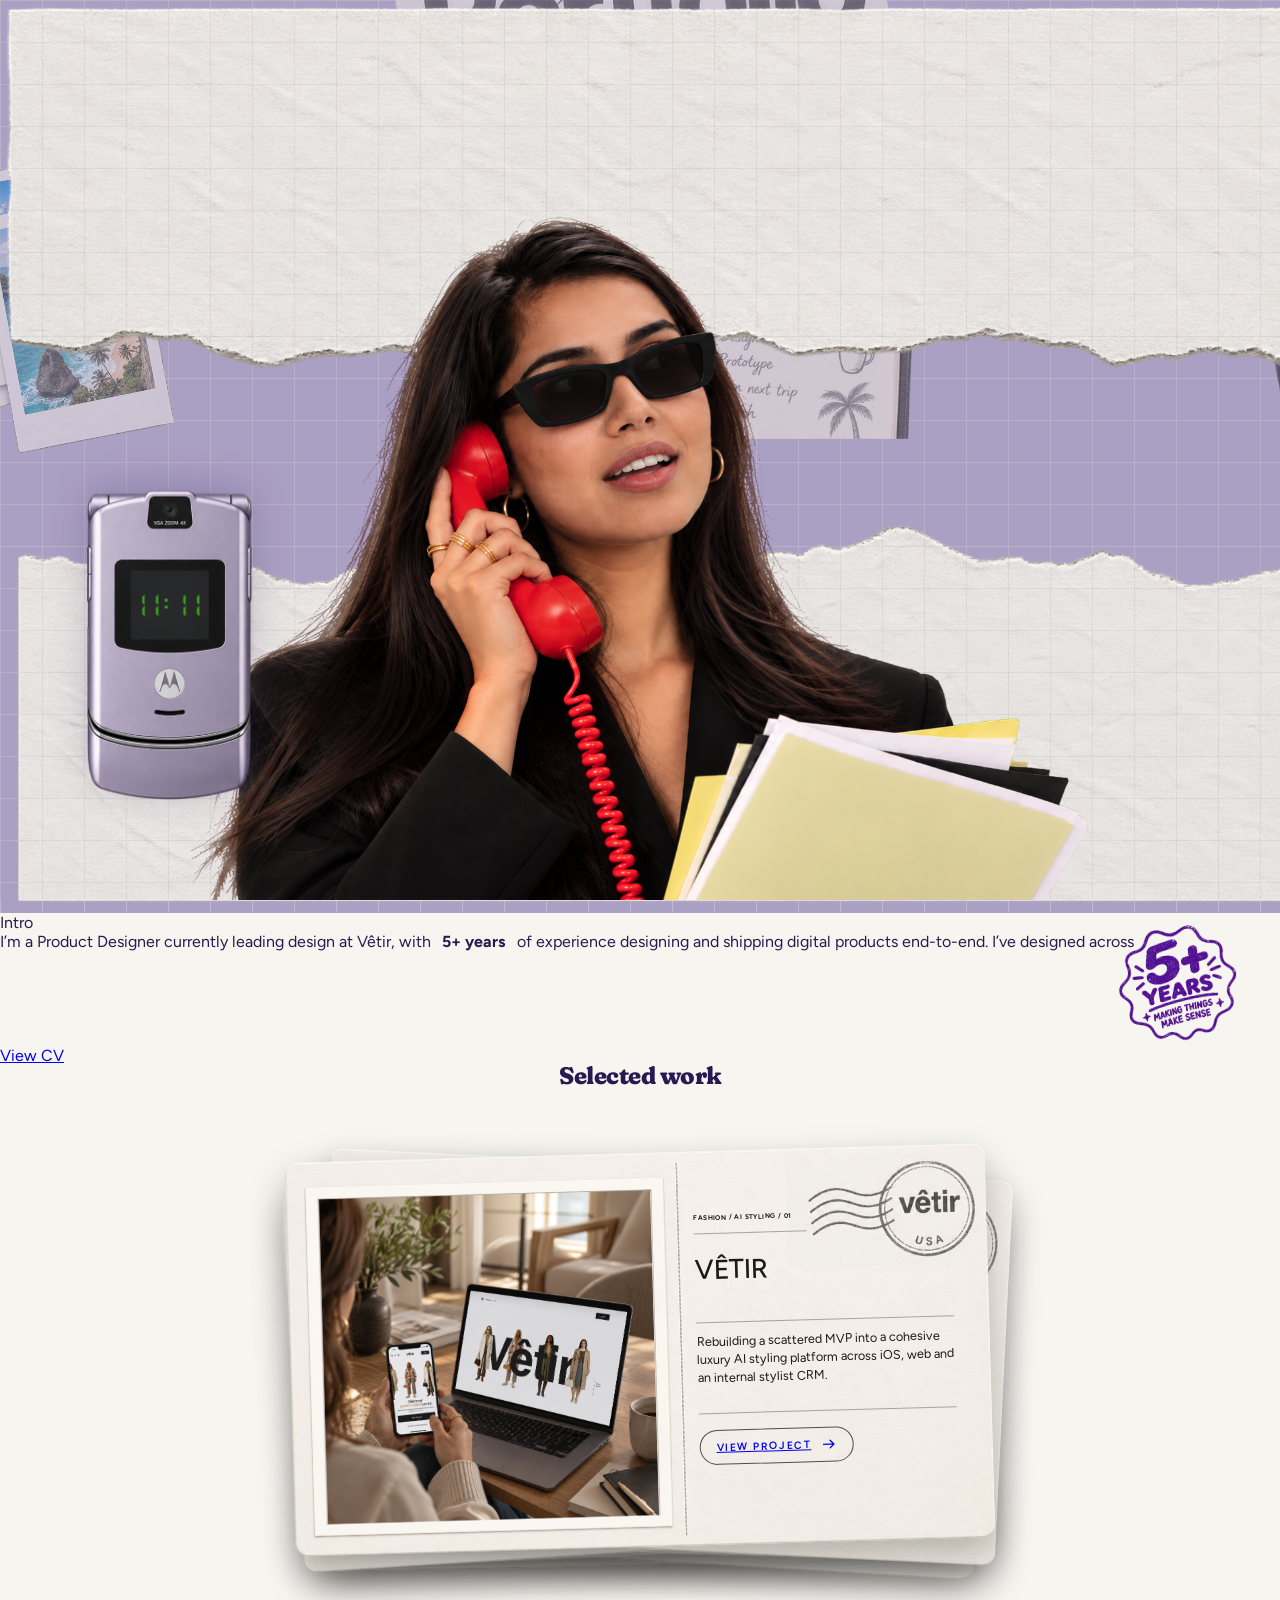
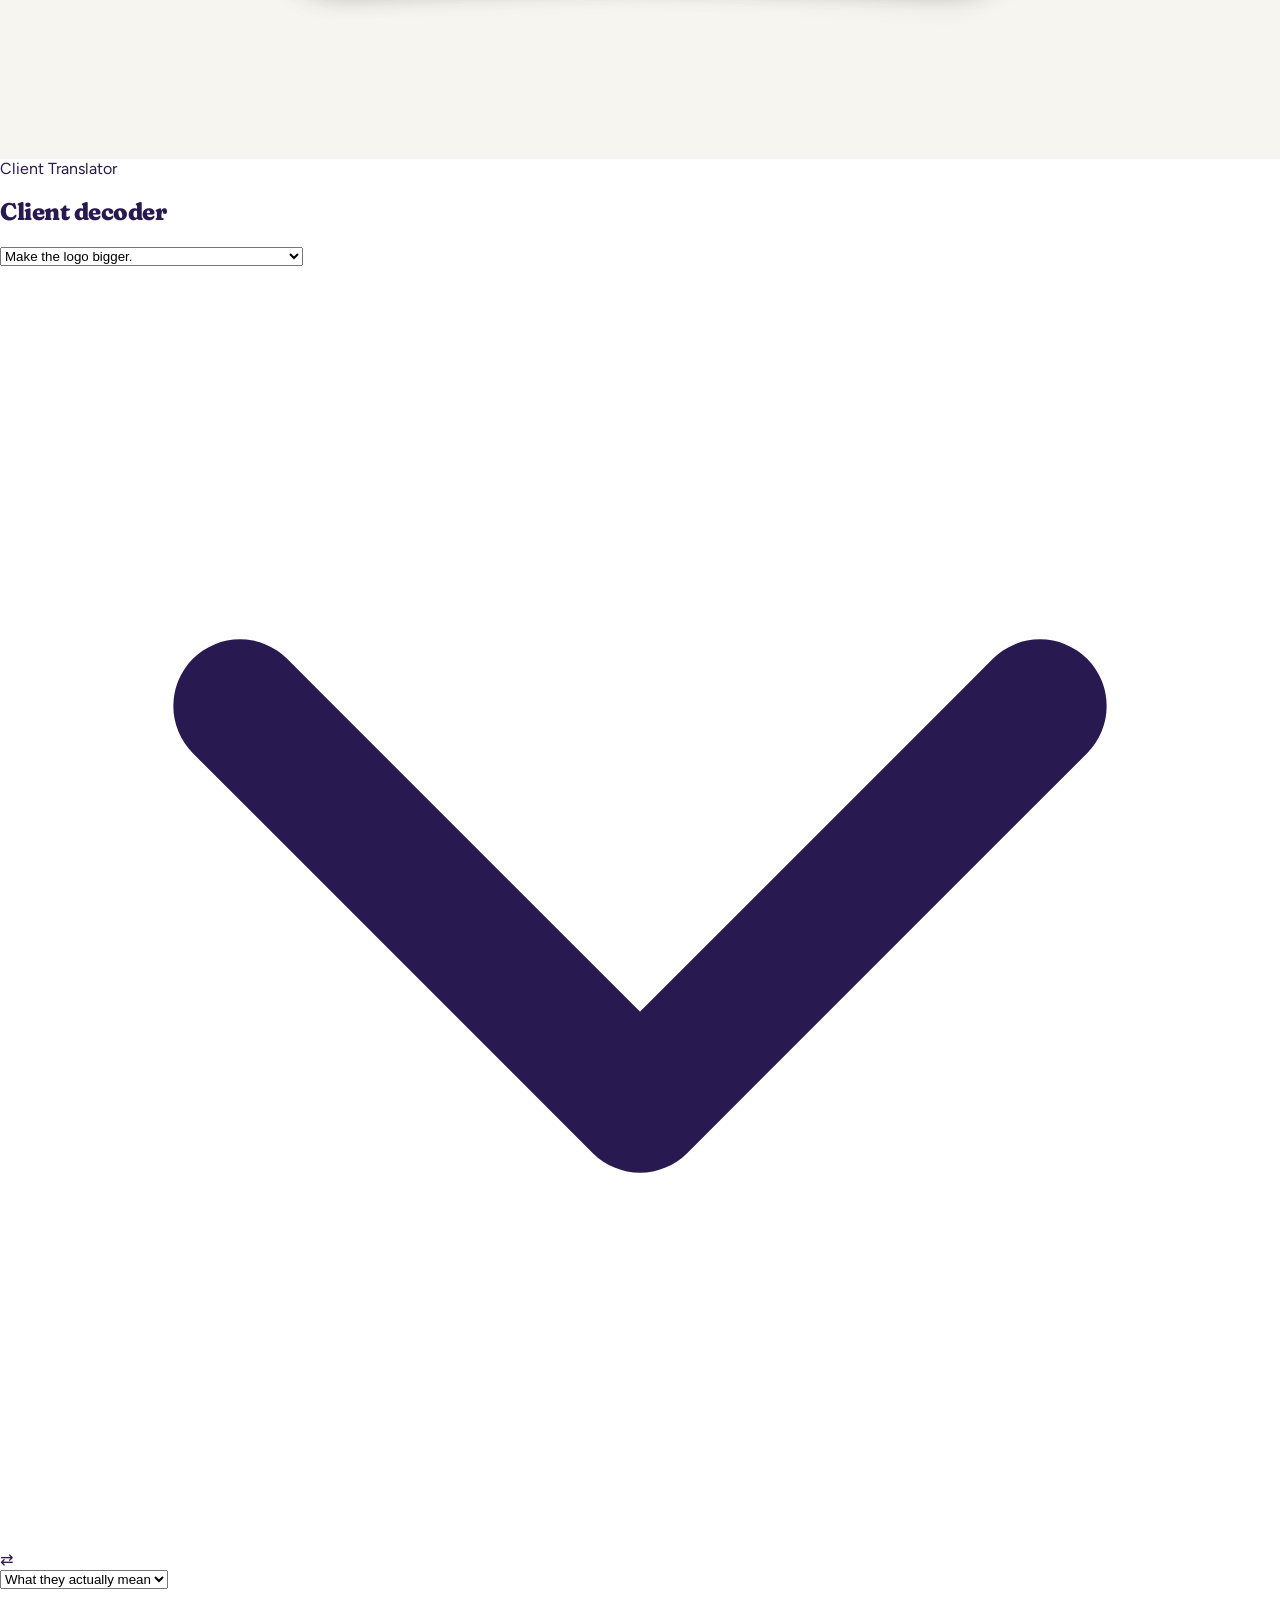
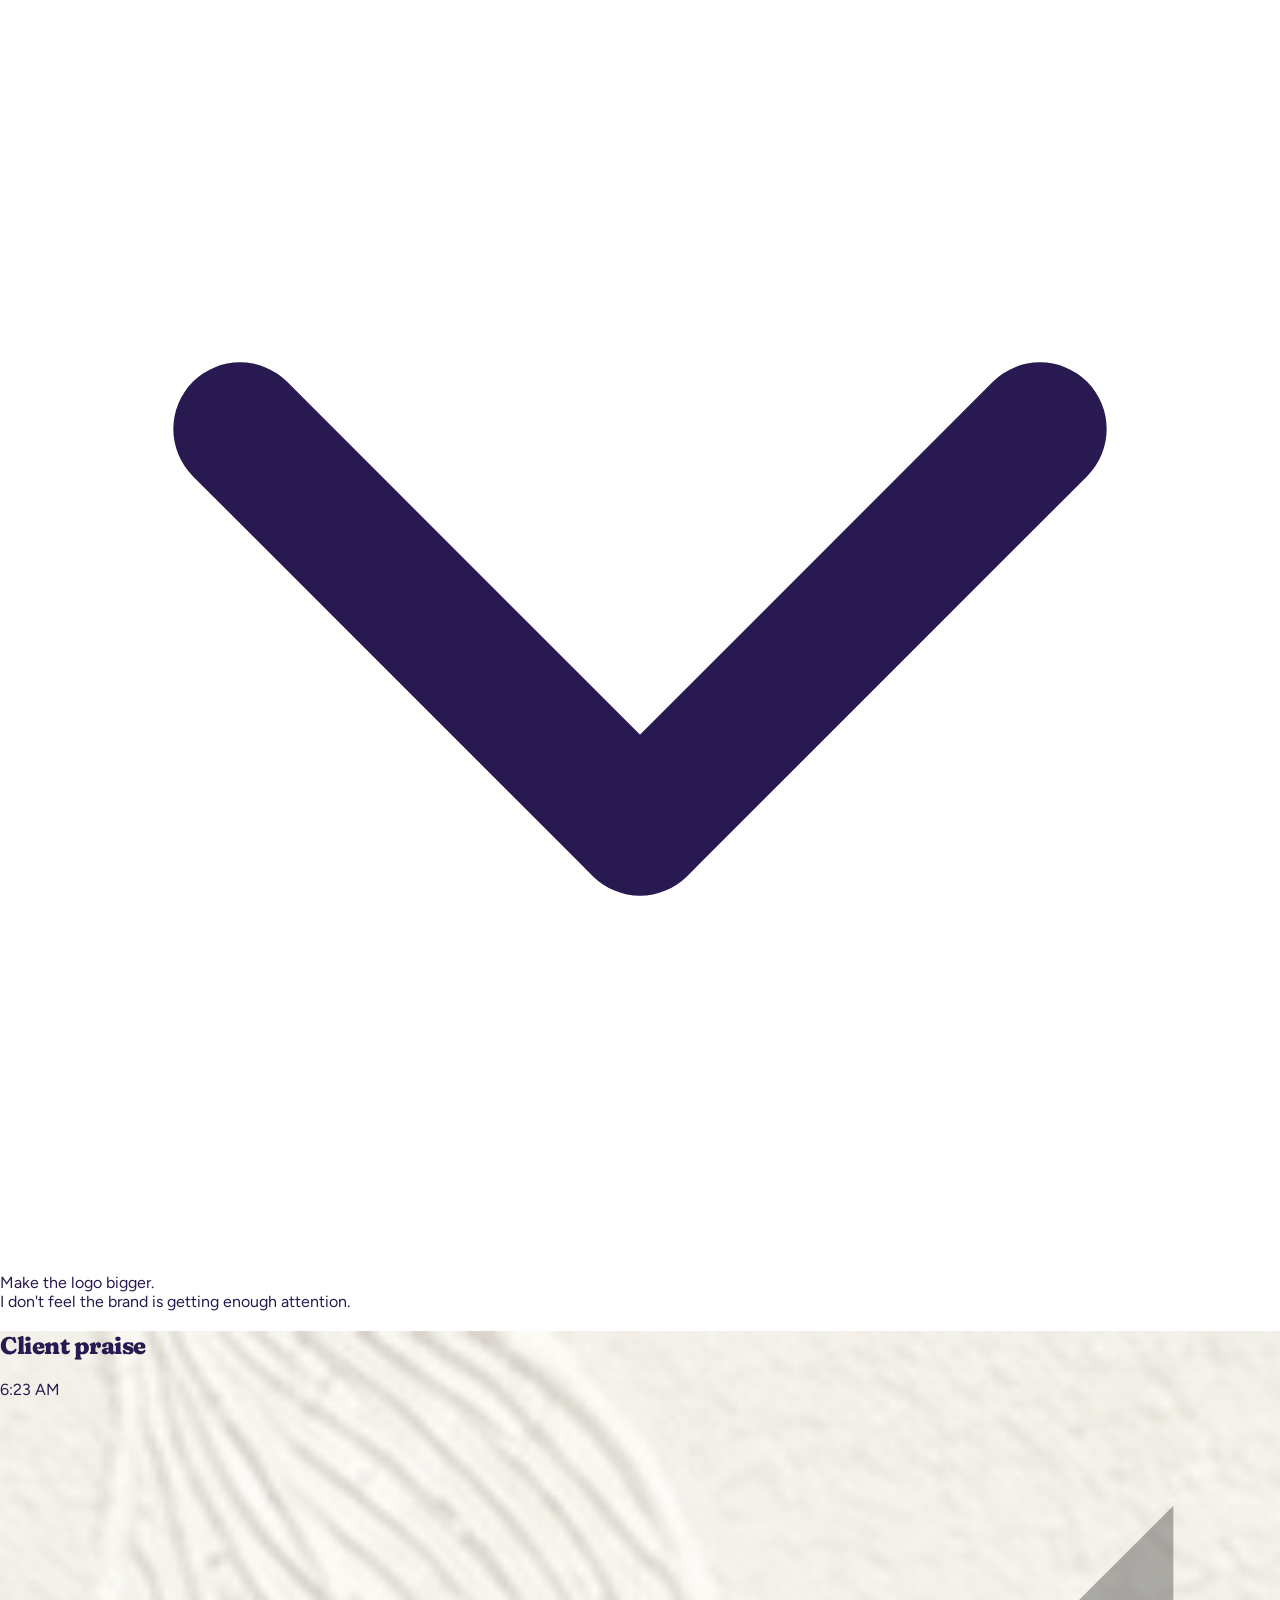
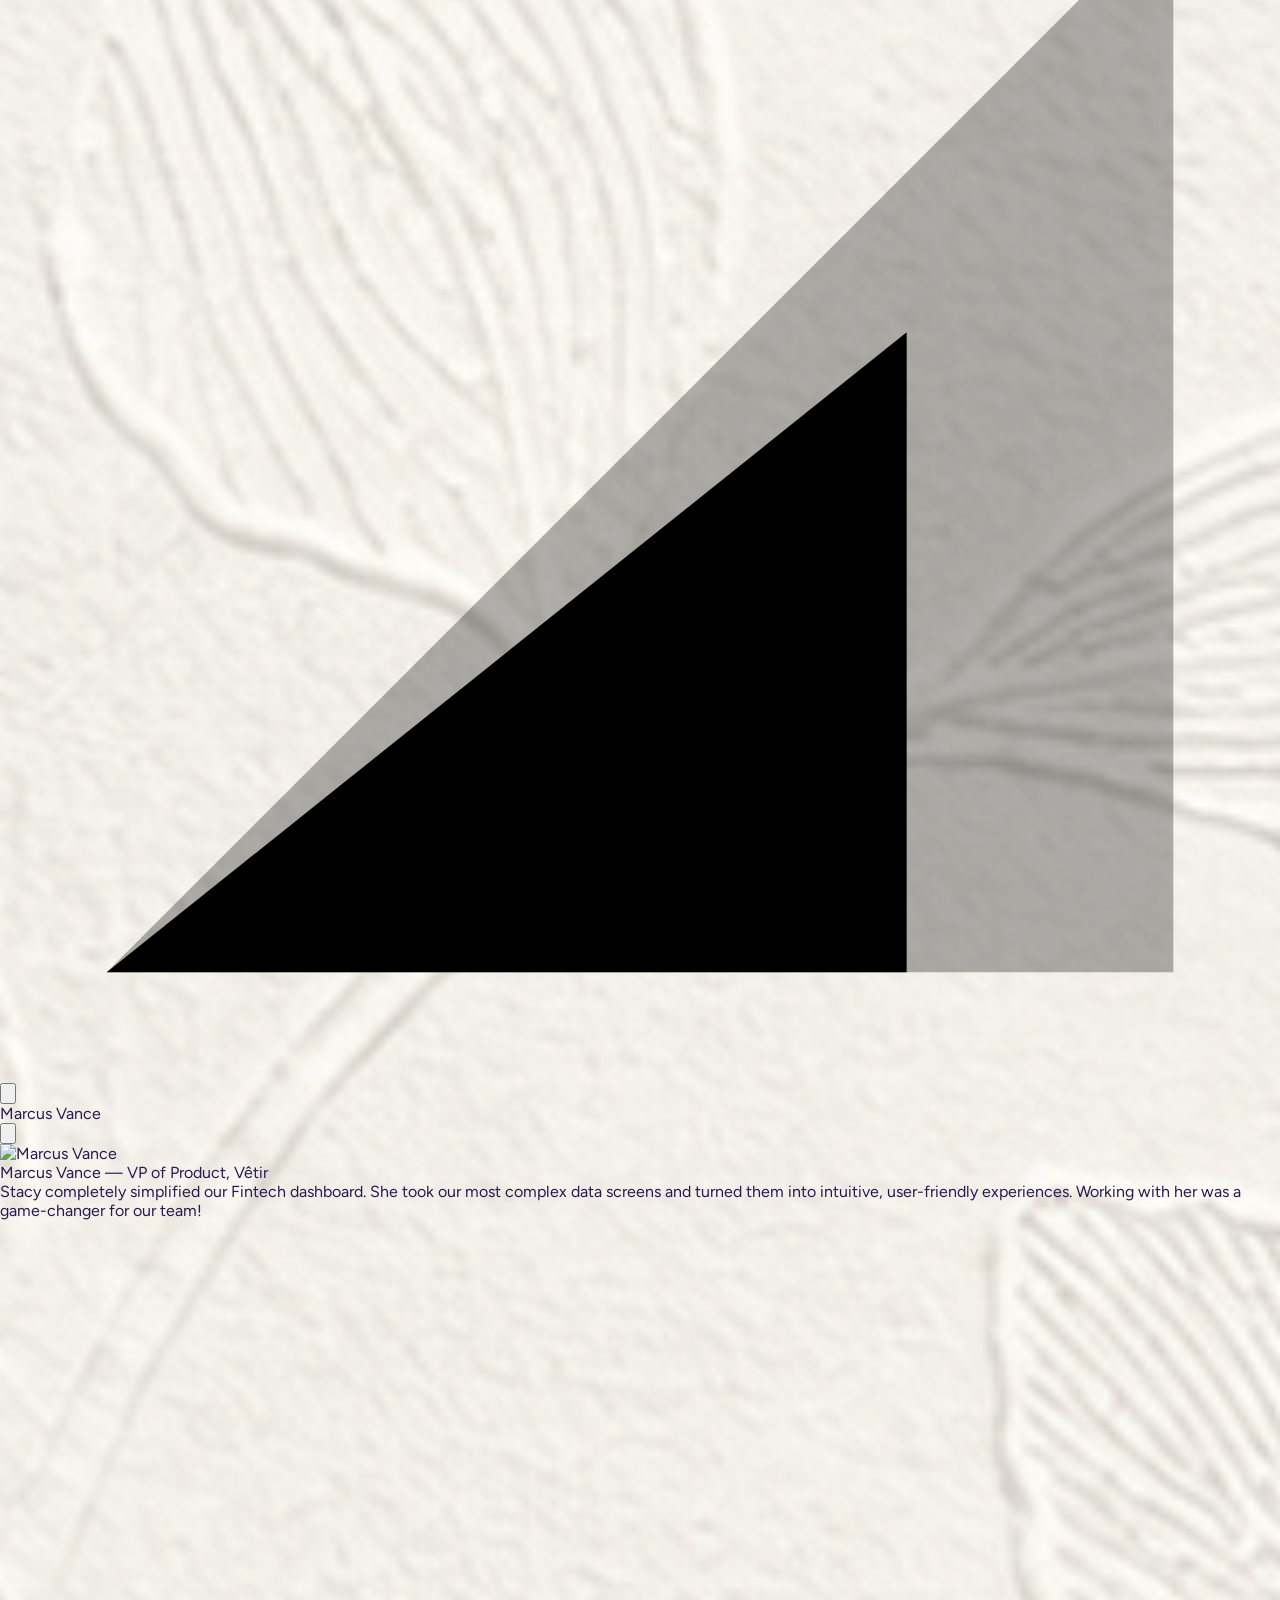
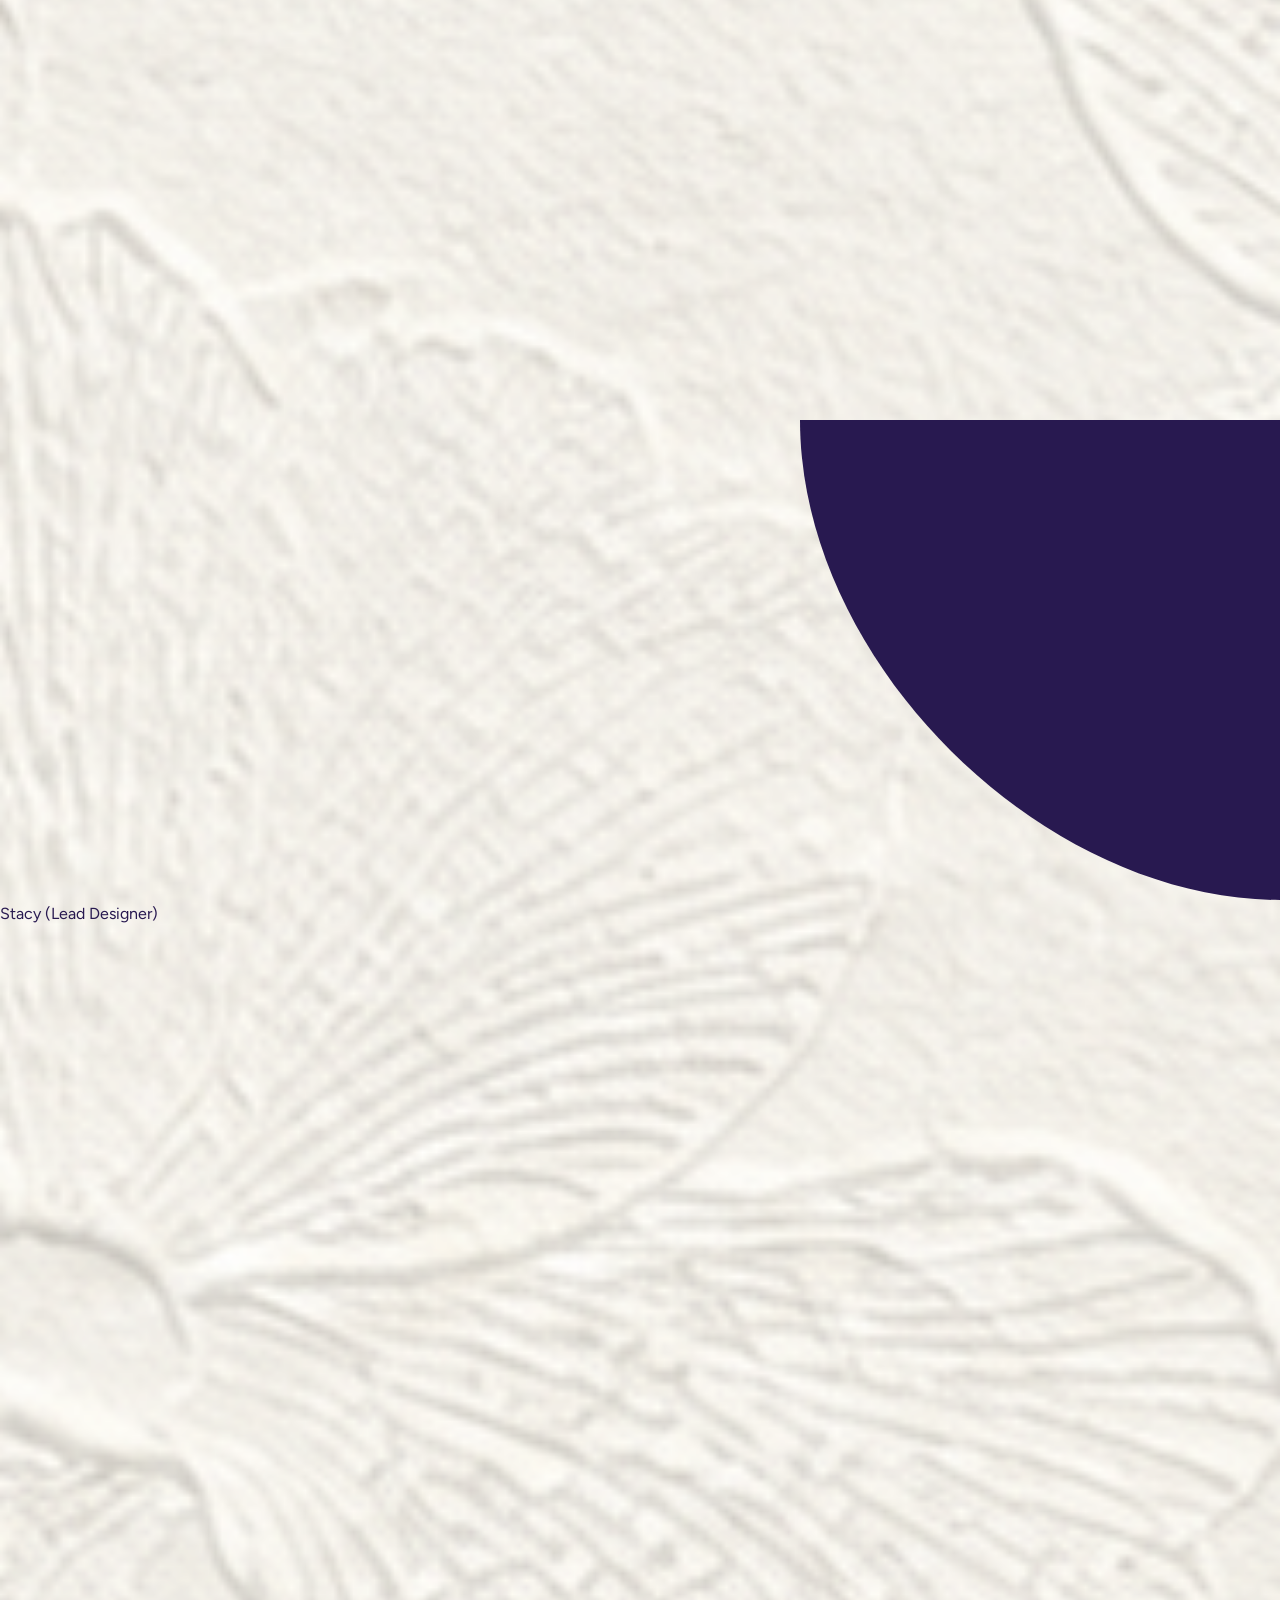
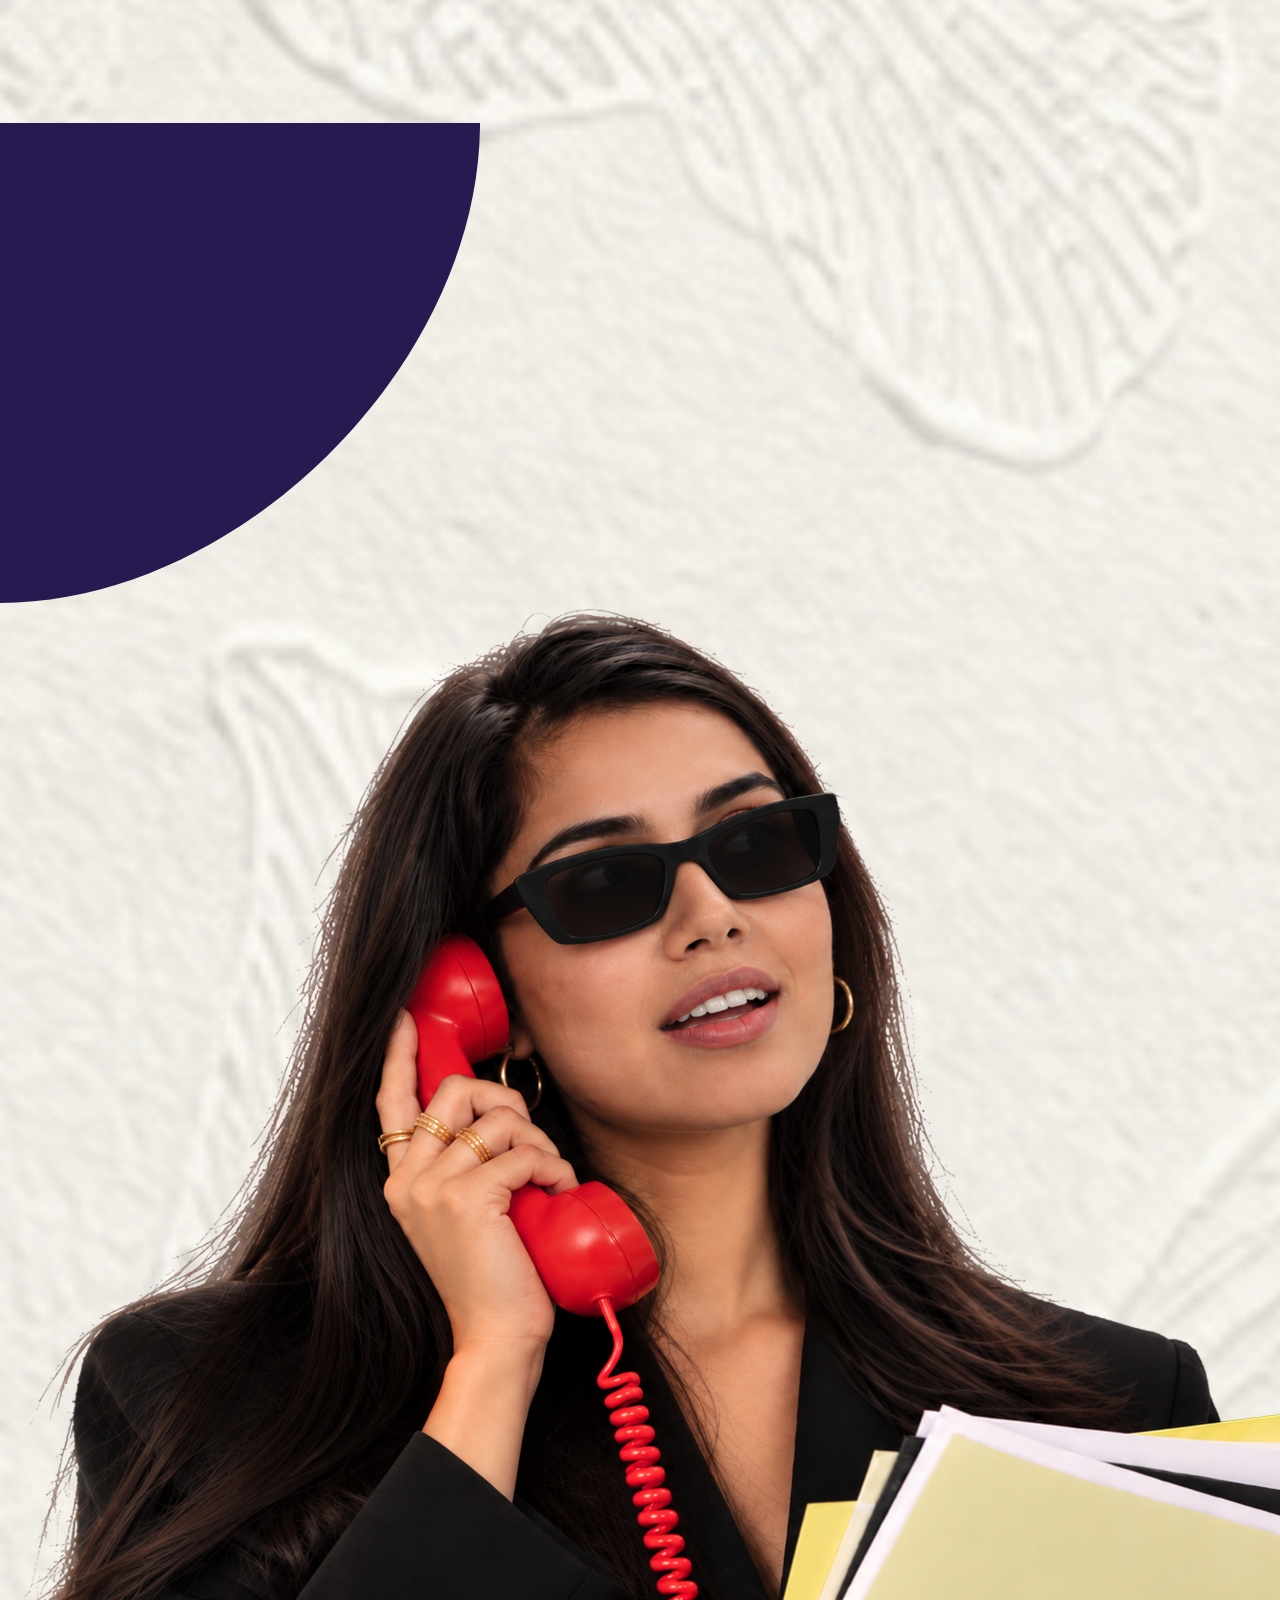
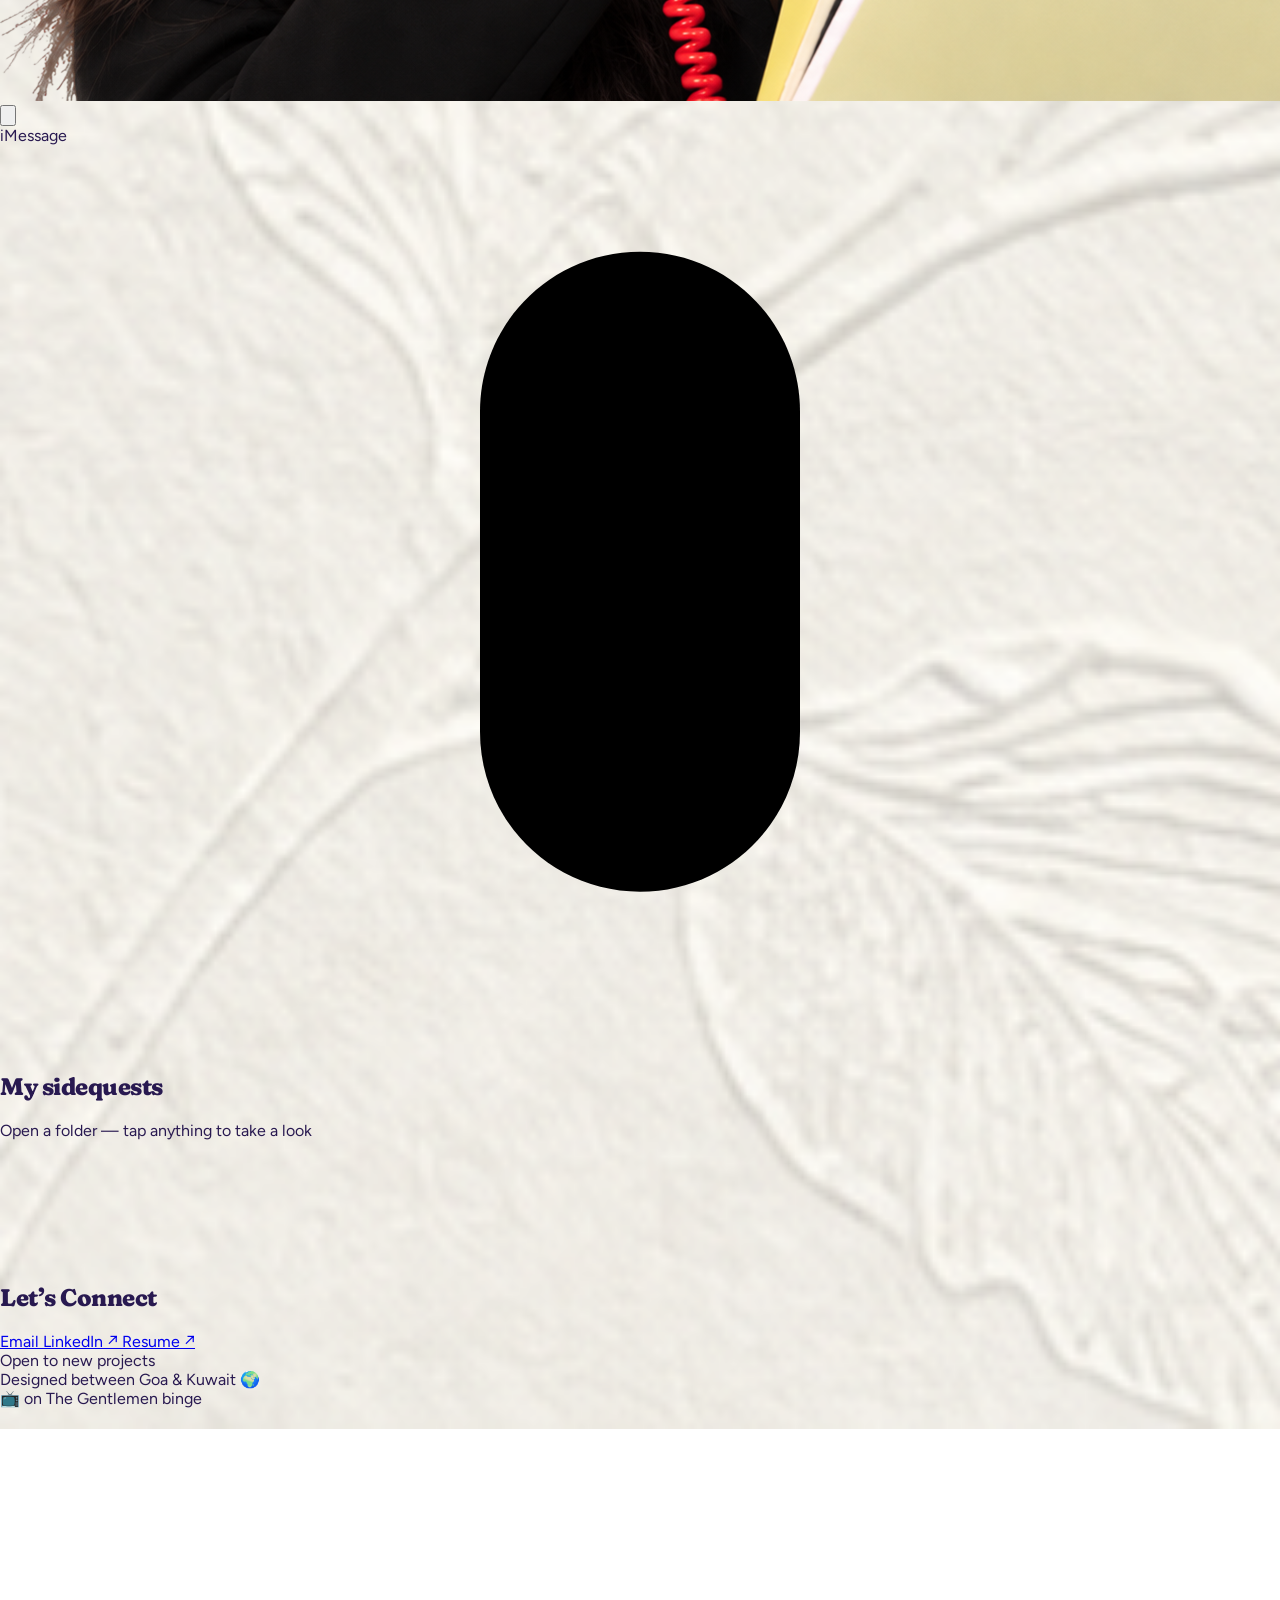
==== commit 35d219ac: "Intro stamps: swap middle and bottom, move the bottom stamp right and up; updated sticker 3 Co-Autho" ====
--- a/index.html
+++ b/index.html
@@ -1308,9 +1308,9 @@
           <br><br>
 
           When I’m not designing, you’ll find me planning my
-          next trip<span class="stamped-sticker-wrapper is-pinned" style="top:40%; right:10%;"><img src="img/sticker 5.webp" class="stamped-sticker" alt="Sticker 5"></span>, hunting for the best
+          next trip<span class="stamped-sticker-wrapper is-pinned" style="top:40%; right:5%;"><img src="img/sticker 3.webp" class="stamped-sticker" alt="Sticker 3"></span>, hunting for the best
           Vietnamese coffee, curating my personal
-          foodie database<span class="stamped-sticker-wrapper is-pinned" style="top:72%; right:5%;"><img src="img/sticker 3.webp" class="stamped-sticker" alt="Sticker 3"></span> on Google Maps, or vibe-coding the next app that’s going to solve one of my first-world problems.
+          foodie database<span class="stamped-sticker-wrapper is-pinned" style="top:67%; right:1%;"><img src="img/sticker 5.webp" class="stamped-sticker" alt="Sticker 5"></span> on Google Maps, or vibe-coding the next app that’s going to solve one of my first-world problems.
 
           </div>
 
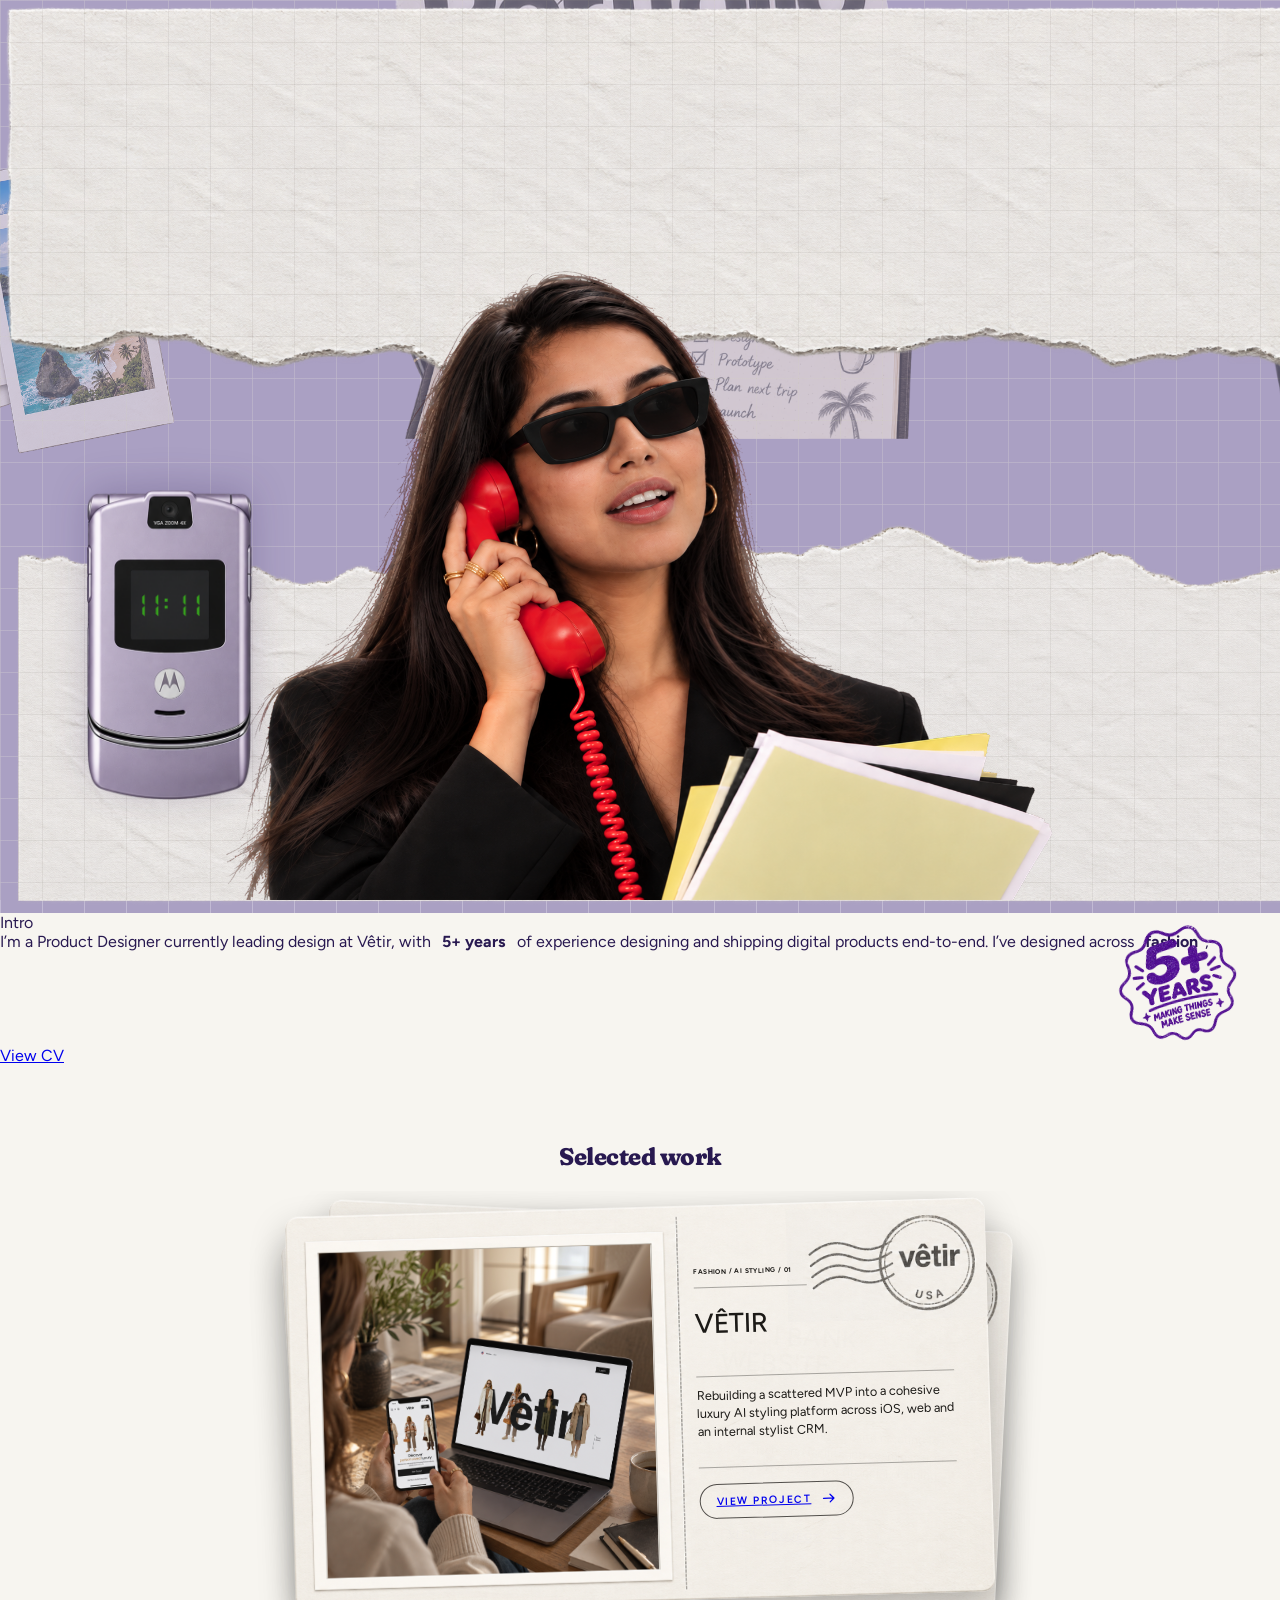
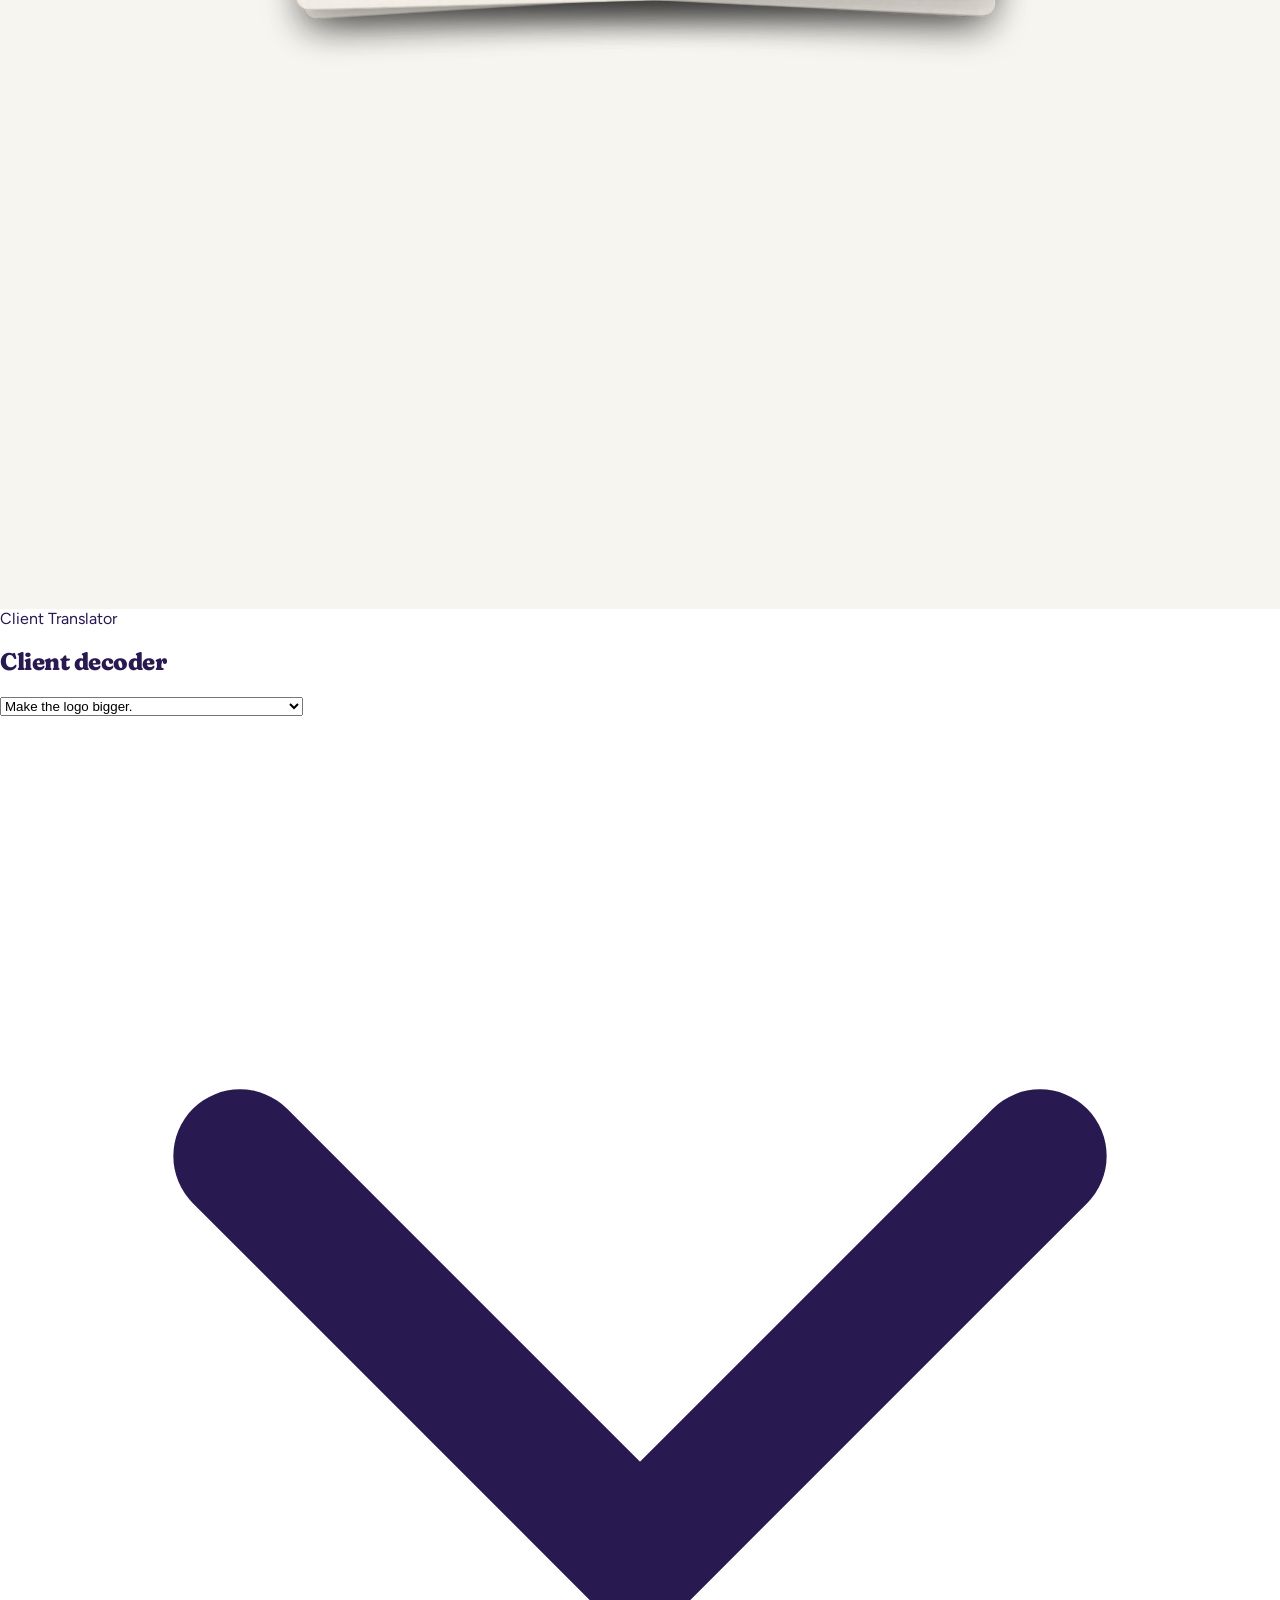
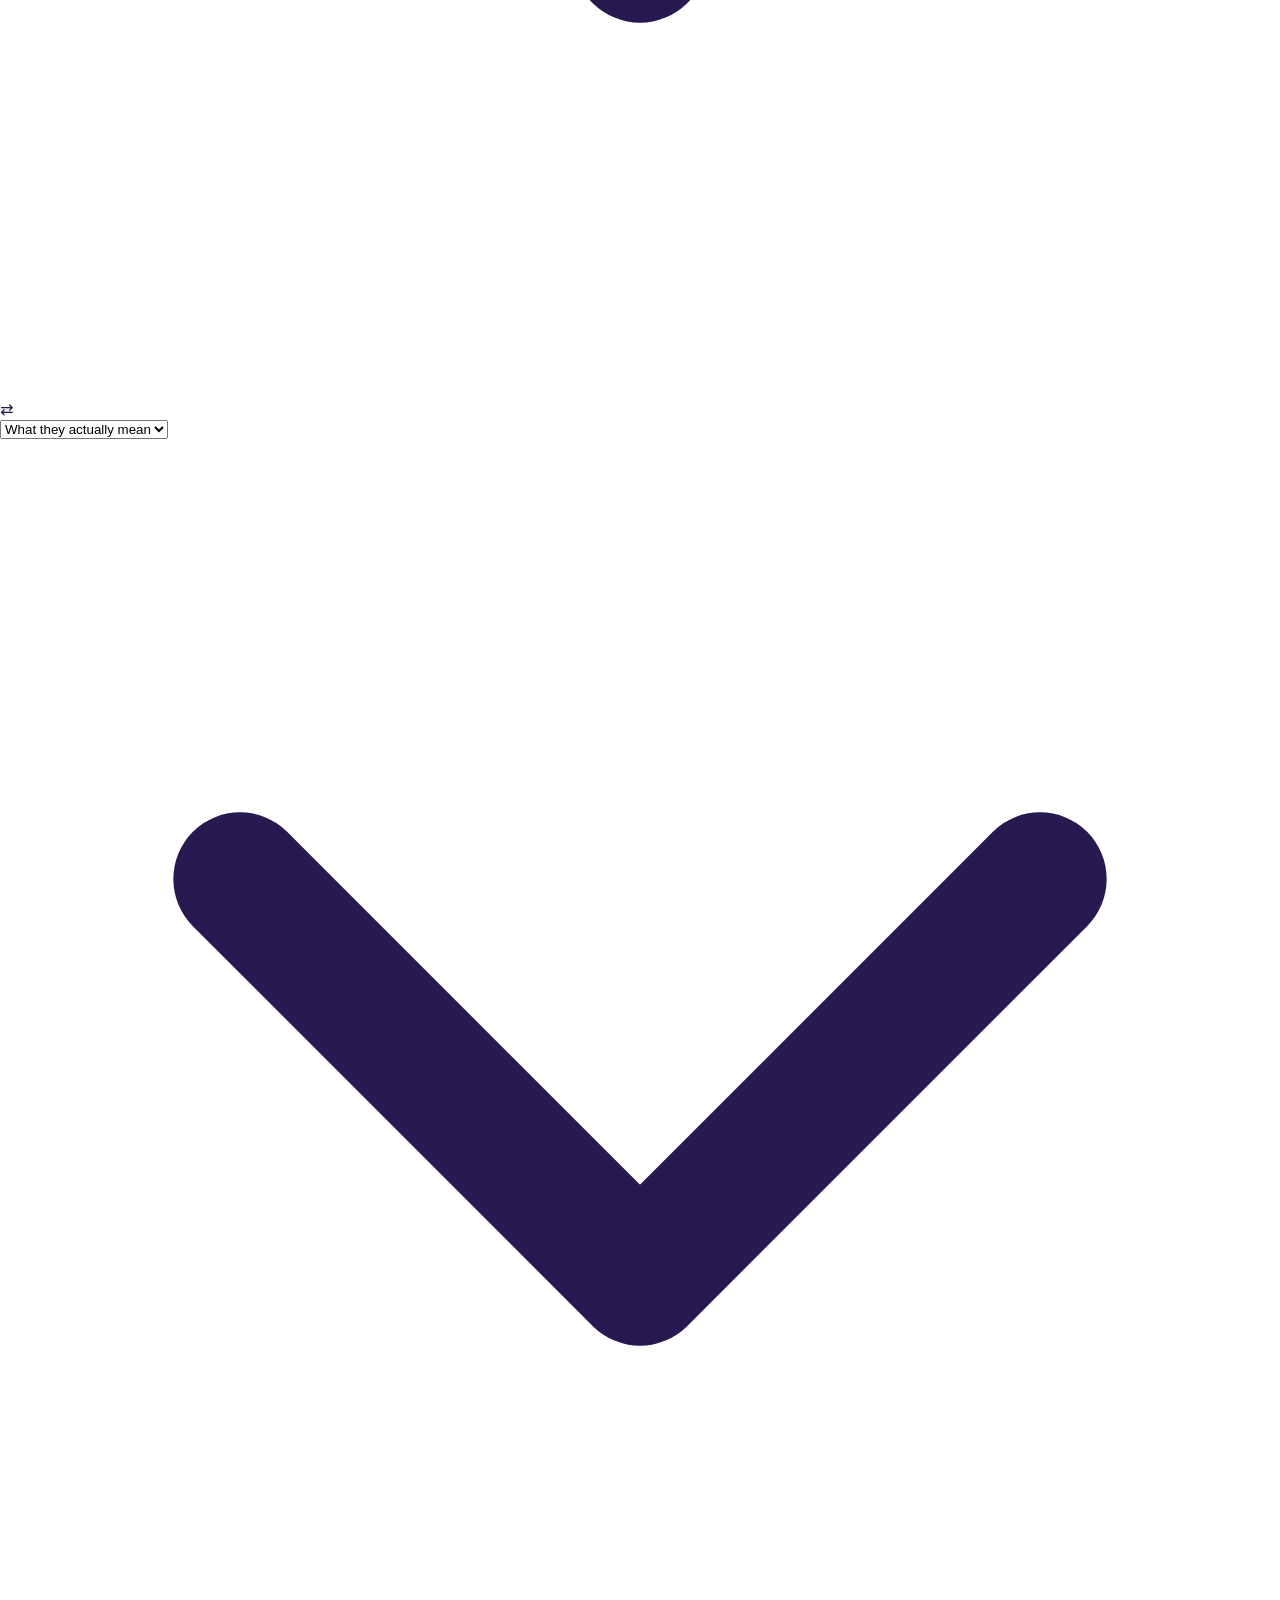
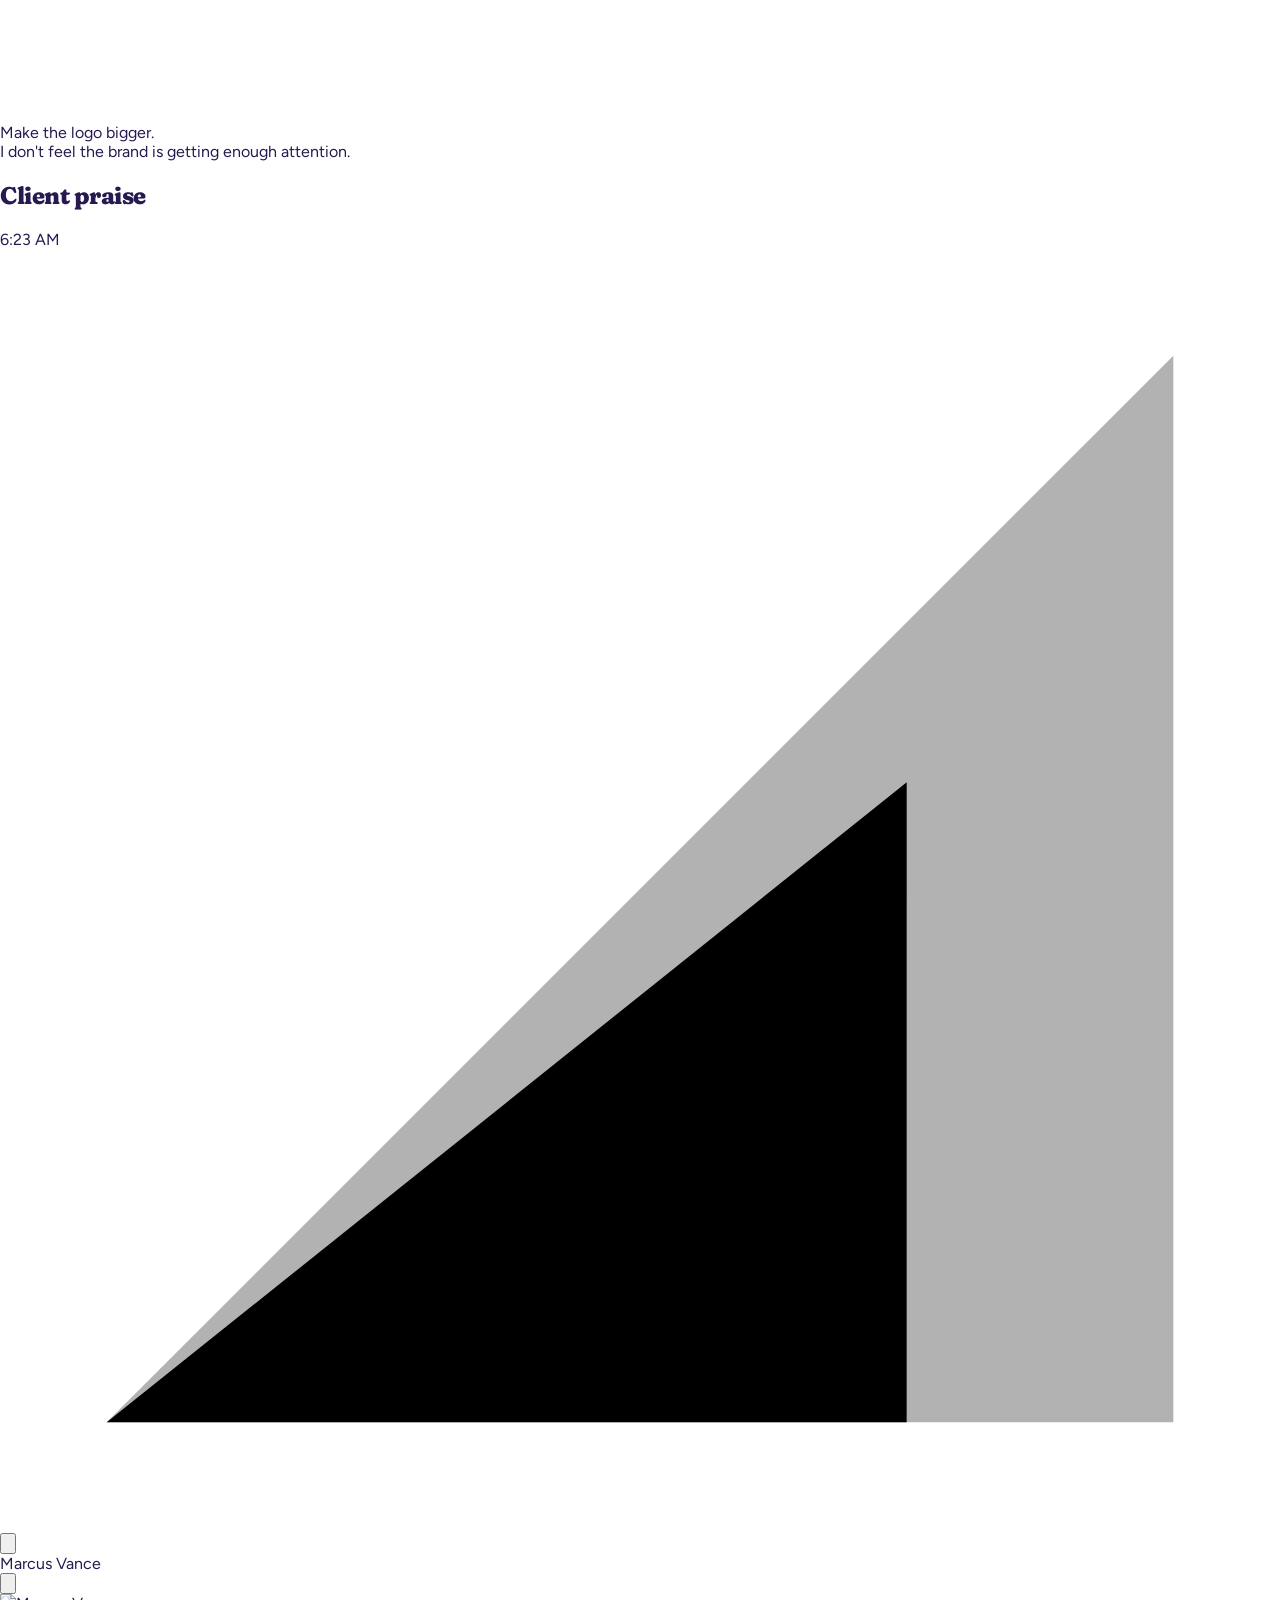
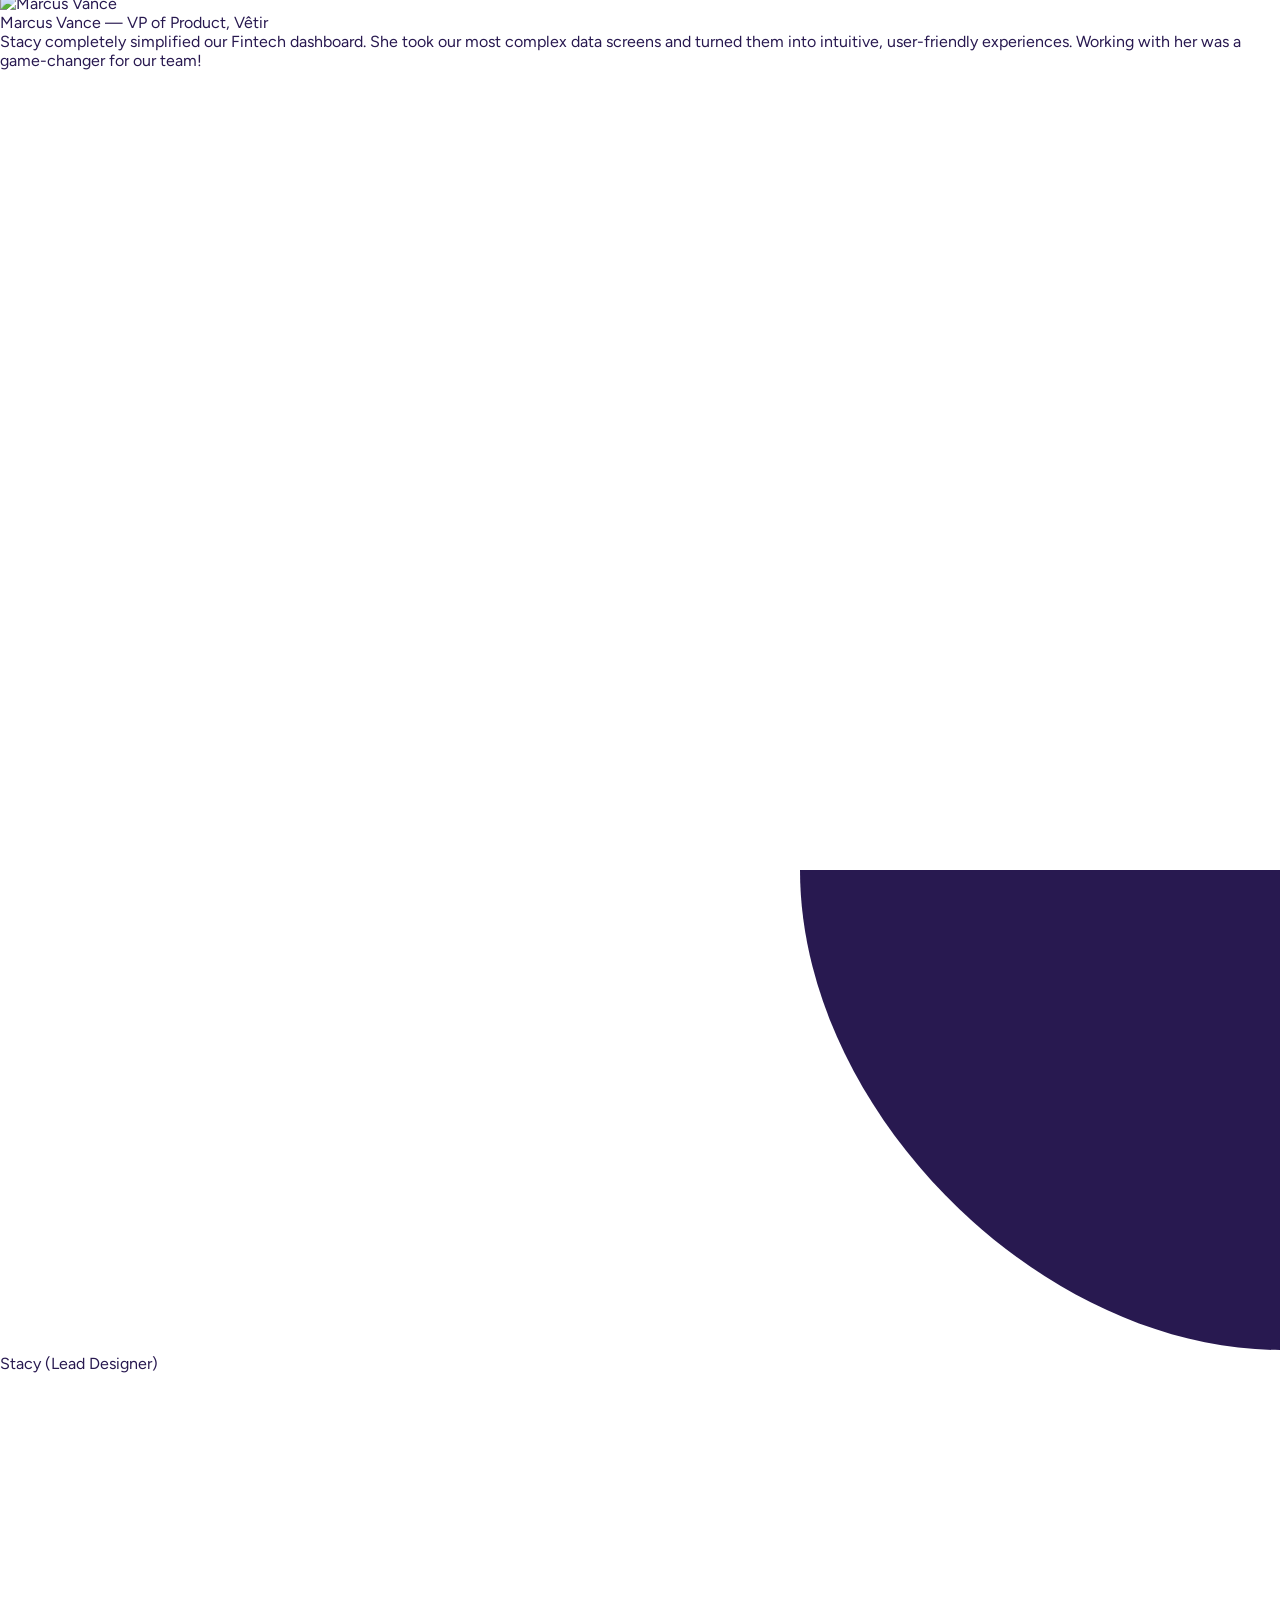
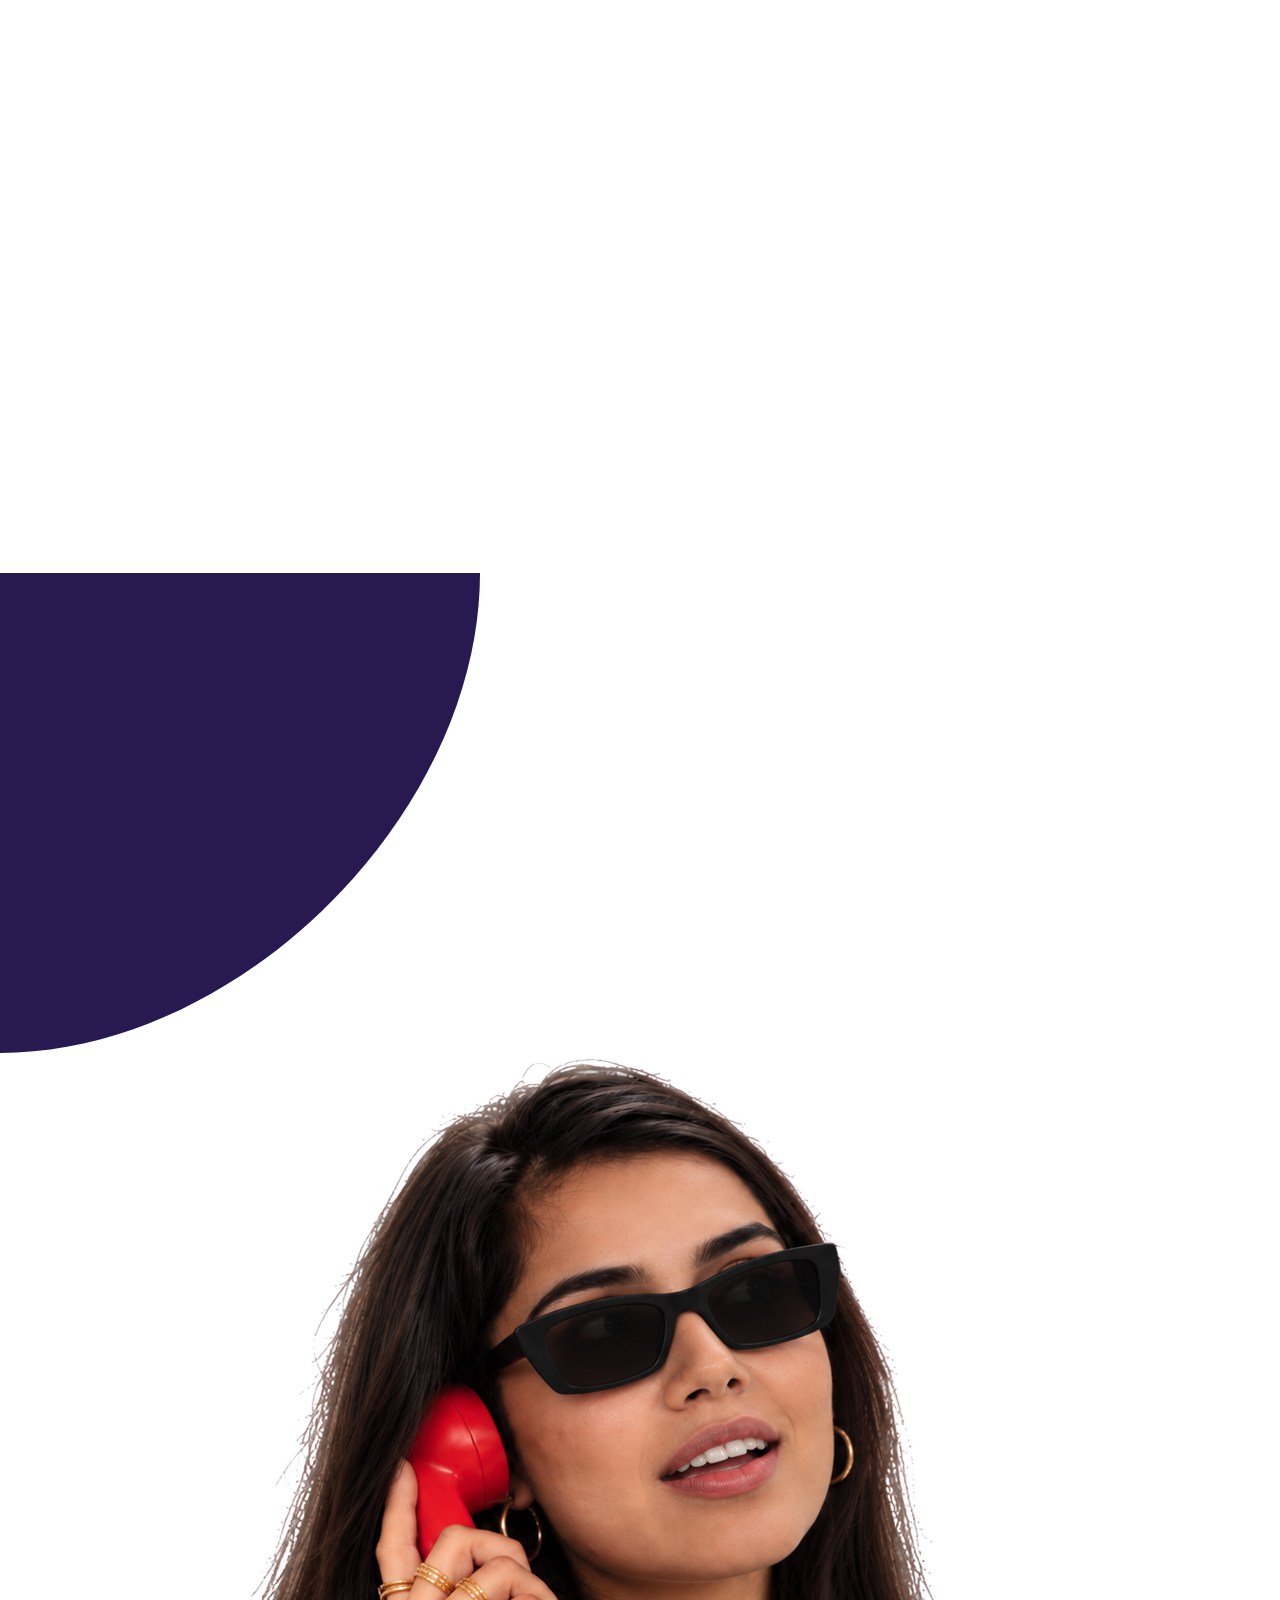
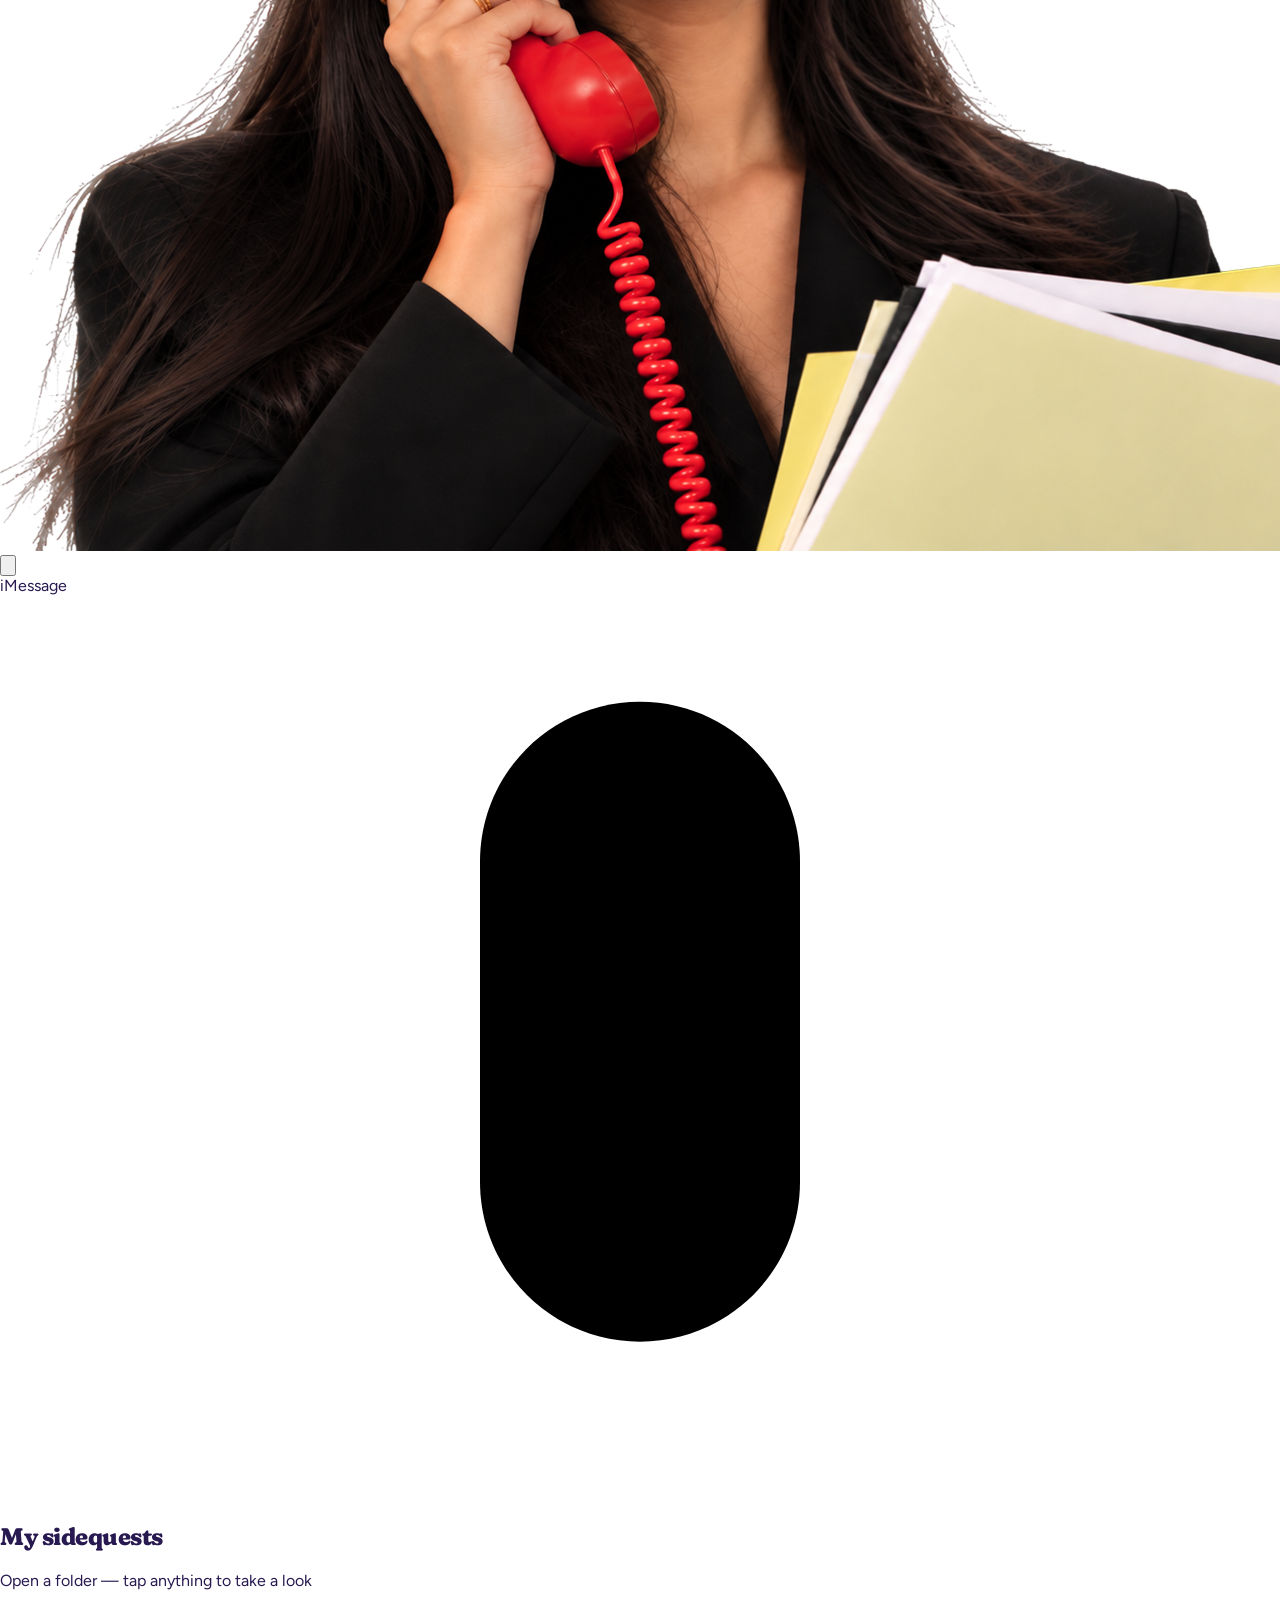
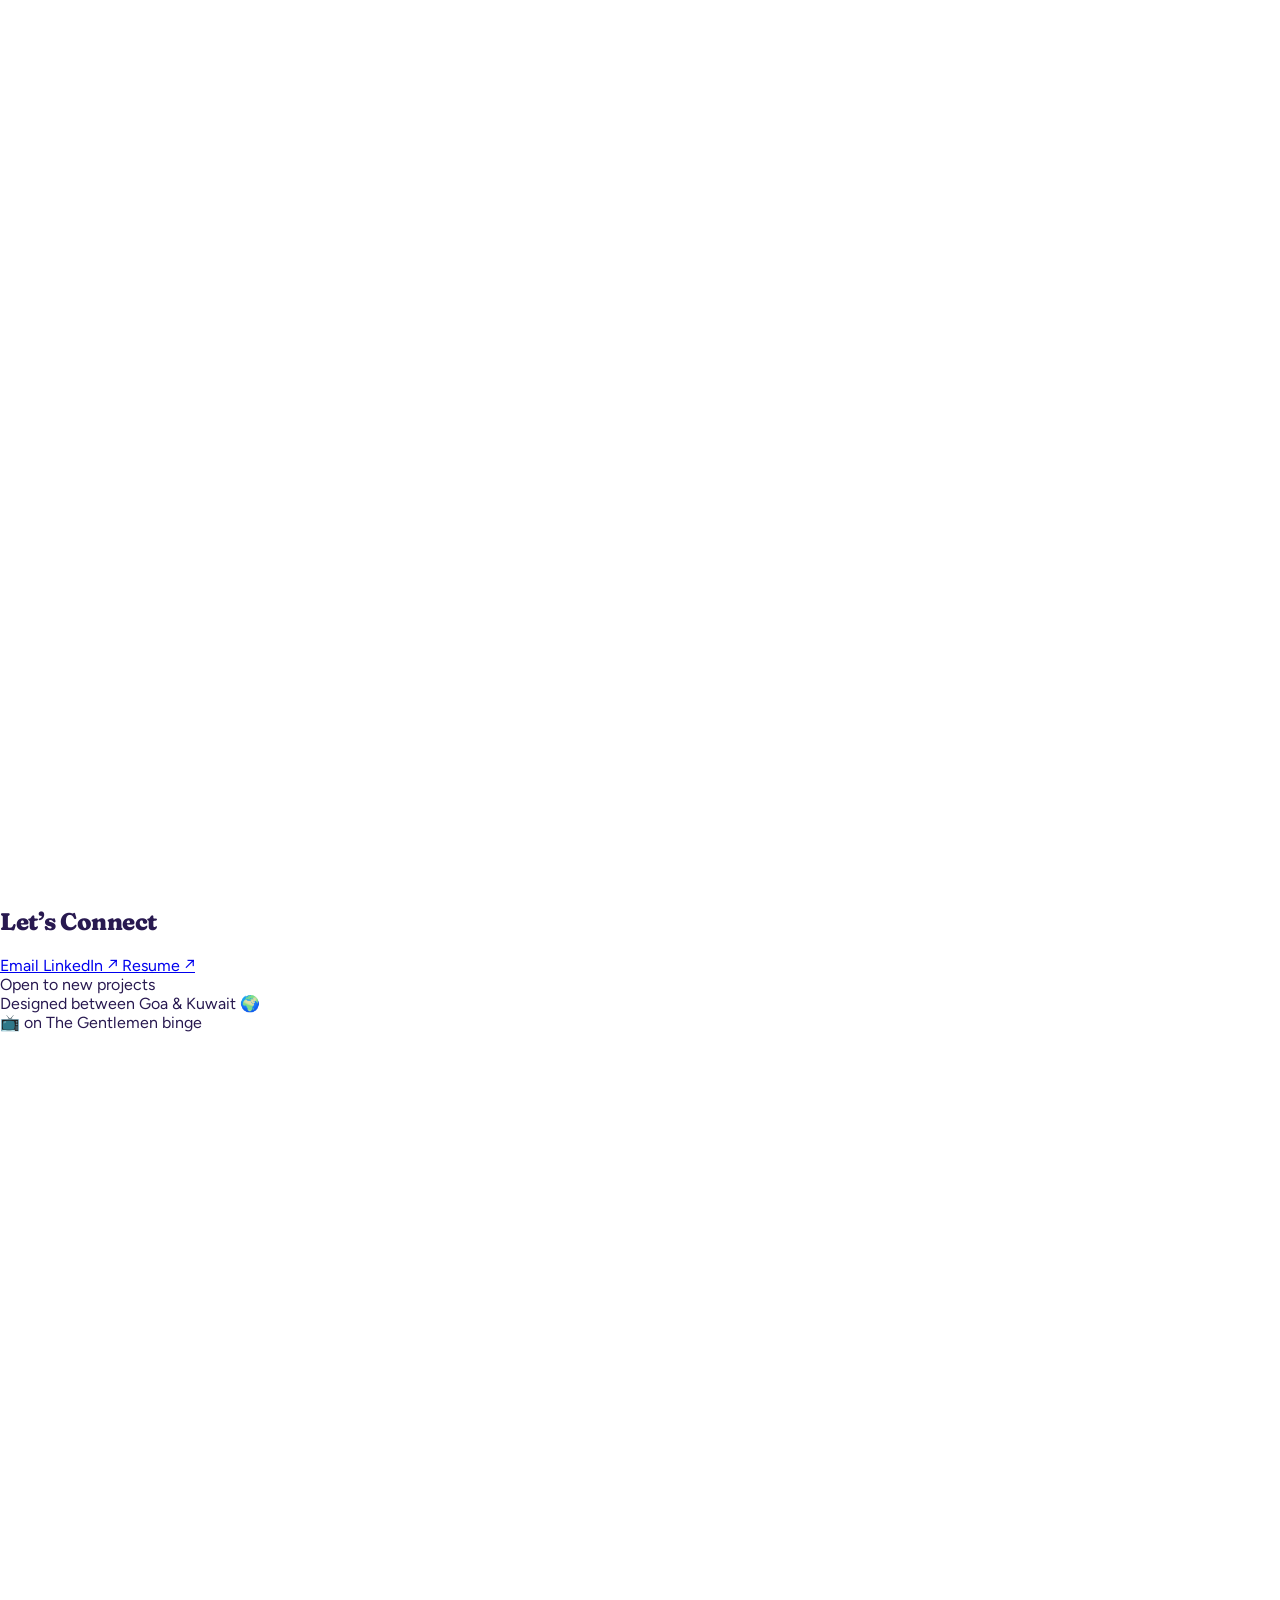
==== commit 76405dc7: "Mobile postcard deck, intro logos and stamp timing, layout polish - Selected Work on phones: portrai" ====
--- a/index.html
+++ b/index.html
@@ -14,7 +14,7 @@
   <meta property="og:title" content="Stacy – Product Designer">
   <meta property="og:description" content="Product Design Portfolio">
   <meta property="og:url" content="https://evasd560.github.io/stacyevaportfolio/">
-  <meta property="og:image" content="https://evasd560.github.io/stacyevaportfolio/img/og-image.jpg">
+  <meta property="og:image" content="https://evasd560.github.io/stacyevaportfolio/img/og-image.jpg?v=2">
   <meta property="og:image:width" content="1200">
   <meta property="og:image:height" content="630">
   <meta name="twitter:card" content="summary_large_image">
@@ -181,16 +181,18 @@
       .airpods-ping { display: none; }
     }
 
-    /* Paperclip on the passport's top edge: % of the passport box, which has the
-       artwork's exact shape (276x476), so it lands on the same spot at any size */
-    .fl-passport .flatlay-inner { position: relative; }
-    .flatlay-inner img.passport-clip {
+    /* Paperclip on the front polaroid's top edge. The polaroid box takes the
+       artwork's exact shape (555x539, width-led), so these % land on the same
+       spot at any size; tilted to match the front polaroid (~11deg). */
+    .flatlay-canvas .fl-phone { aspect-ratio: 555 / 539; height: auto !important; }
+    .fl-phone .flatlay-inner { position: relative; }
+    .flatlay-inner img.polaroid-clip {
       position: absolute;
-      left: 45.7%;
-      top: 42.9%;
-      width: 17.2%;
-      height: 13%;
-      transform: rotate(-8deg);
+      left: 47.1%;
+      top: 5.6%;
+      width: 13.9%;
+      height: 18.5%;
+      transform: rotate(-11deg);
     }
 
     /* Centre zone of the hero: label and the hover-only "Get to know me" CTA */
@@ -302,7 +304,7 @@
       .hero-cta { top: 58%; font-size: 11px; }
       .flatlay-canvas .fl-passport { right: -3% !important; top: 65% !important; width: 32% !important; height: 25% !important; }
       .flatlay-canvas .fl-pen      { left: 46% !important;  top: 70% !important; width: 9% !important;  height: 15% !important; }
-      .flatlay-canvas .fl-phone    { left: -4% !important;  bottom: 4% !important; width: 50% !important; height: 25% !important; }
+      .flatlay-canvas .fl-phone    { left: -4% !important;  bottom: 4% !important; width: 50% !important; }
       .flatlay-canvas .fl-notebook { left: 36% !important;  bottom: -1.5% !important; width: 66% !important; height: 12% !important; }
       .flatlay-tag { font-size: 9px; padding: 4px 9px 5px; }
     }
@@ -438,8 +440,9 @@
       filter: drop-shadow(0 -6px 18px rgba(40, 25, 80, 0.22));
       transition: opacity 0.4s ease, transform 0.6s cubic-bezier(0.22, 1, 0.36, 1);
     }
-    /* Phones: the flip phone stays closed and decorative, shrunk to fit the
-       corner of the first screen (the open phone and game are desktop only).
+    /* Phones: the flip phone stays closed, shrunk to fit the corner of the
+       first screen; tapping its little screen opens Desi Wordle in a new tab
+       (the in-phone game is desktop only).
        Scaled from the bottom-left corner; left and the shown-state translate
        are rescaled so it peeks the same way it does on desktop. */
     @media (max-width: 639px) {
@@ -452,6 +455,21 @@
       #floating-player-widget.translate-y-\[30\%\] { translate: 0 16.5% !important; }
       #floating-player-widget .phone-closed,
       #floating-player-widget .phone-open-hit { pointer-events: none !important; }
+      /* only the little screen is tappable: it opens the game in a new tab */
+      #floating-player-widget .phone-screen-hit { display: block !important; }
+    }
+    /* Link over the closed phone's outer screen (measured off Phone_closed.png:
+       17-83% across, 22.6-52.4% down; the phone is 165px wide, ~310px tall) */
+    #floating-player-widget .phone-screen-hit {
+      display: none;
+      position: absolute;
+      left: calc(87px + 165px * 0.17);
+      top: calc(70% - 140px + 310px * 0.226);
+      width: calc(165px * 0.663);
+      height: calc(310px * 0.298);
+      z-index: 26;
+      border-radius: 10px;
+      pointer-events: auto;
     }
     #floating-player-widget .phone-open-part {
       transition: opacity 0.4s ease, transform 0.6s cubic-bezier(0.22, 1, 0.36, 1);
@@ -558,11 +576,28 @@
       position: relative;
       overflow: hidden;
     }
+    /* Desktop: a quarter-screen of extra scroll at the bottom of Selected Work
+       before Sidequests starts to take over, so the handover doesn't follow
+       the cards too quickly. The postcards stay centred in the first screen of
+       the section (the extra space is bottom padding) and the scenery stays
+       anchored to that screen too. Phones scroll straight through instead. */
+    @media (min-width: 640px) {
+      .portfolio-slider-section {
+        --sw-dwell: 25vh;
+        height: calc(100vh + var(--sw-dwell));
+        height: calc(100svh + var(--sw-dwell));
+        min-height: calc(560px + var(--sw-dwell));
+        /* content centred a touch above the screen's middle (24px) */
+        padding-top: 8px;
+        padding-bottom: calc(56px + var(--sw-dwell));
+      }
+      .portfolio-slider-section .sw-scene { bottom: var(--sw-dwell); }
+    }
     /* Scenes sit full-width along the bottom; the cream above is the artwork's
        own base colour, so each reads as one continuous illustration. Two layers
        take turns: the focused postcard's scene is loaded into the idle one,
-       which fades in while the other fades out. Shown at 50% so the scene
-       stays behind the cards. */
+       which fades in while the other fades out. Shown at 30% so the scene
+       stays well behind the cards. */
     .sw-scene {
       position: absolute;
       inset: 0;
@@ -575,7 +610,7 @@
       transition: opacity 0.9s ease;
     }
     .sw-scene.is-active {
-      opacity: 0.5;
+      opacity: 0.3;
     }
     /* Scroll-driven crossfade from the intro (same handover as the PMV site):
        while Selected Work slides up over the intro's bottom, the intro's grid
@@ -595,7 +630,41 @@
       opacity: var(--intro-fo, 1);
       pointer-events: none;
     }
+    /* Logos: each takes a 2 x 1 cell slot of the intro's 42px grid (the grid
+       starts at the section's top-left, so left/top are multiples of 42, set
+       by JS), straight on the grid with no fill. They sit under the bio and its
+       stamps, and fade with the intro. Tablet/desktop only: phones have no
+       right-hand column. */
+    .intro-logos {
+      position: absolute;
+      inset: 0;
+      pointer-events: none;
+      opacity: var(--intro-fo, 1);
+      display: none;
+    }
+    .logo-tile {
+      opacity: 0;
+      translate: 0 6px;
+      transition: opacity 0.5s ease, translate 0.5s ease;
+      position: absolute;
+      width: 84px;
+      height: 42px;
+      display: flex;
+      align-items: center;
+      justify-content: center;
+      visibility: hidden;   /* until placed */
+    }
+    .logo-tile img {
+      max-height: 28px;
+      max-width: 100%;
+      object-fit: contain;
+    }
+    .intro-logos.is-shown .logo-tile { opacity: 1; translate: 0 0; }
+    @media (min-width: 768px) {
+      .intro-logos { display: block; }
+    }
     .intro-inner {
+      z-index: 1;   /* bio and stamps above the logo tiles */
       /* Breathing room after View CV before Selected Work starts to show */
       padding-bottom: 15vh;
       opacity: var(--intro-fo, 1);
@@ -671,7 +740,8 @@
     /* Phones: plain continuous scroll, no overlapping crossfades between the
        intro, Selected Work and Sidequests (the JS skips them too) */
     @media (max-width: 639px) {
-      .portfolio-slider-section { margin-top: 0; background: #f6efef; }
+      /* white, so the postcards' paper and the scenery blend into it */
+      .portfolio-slider-section { margin-top: 0; background: #fff; }
       #sq-wrapper { margin-top: 0; }
       #sidequests-section { background: #fff; }
     }
@@ -715,10 +785,32 @@
     @media (prefers-reduced-motion: reduce) {
       .swipe-hint::before { animation: none; opacity: 0.6; }
     }
-    /* Phones: the swipe hint sits centred under the count; cards are a touch
-       narrower with a tight gap so the next one peeks in on the right; no card
-       shadows; the description is cut to two lines so View Project stays on
-       the card (the text can't shrink further and still be read) */
+    /* Subtle prev/next arrows beside the count; faint at either end */
+    .sw-arrow {
+      width: 28px;
+      height: 28px;
+      border-radius: 999px;
+      border: 1px solid rgba(40, 25, 80, 0.18);
+      background: transparent;
+      color: rgba(40, 25, 80, 0.55);
+      display: inline-flex;
+      align-items: center;
+      justify-content: center;
+      cursor: pointer;
+      transition: color 0.2s ease, border-color 0.2s ease, background-color 0.2s ease, opacity 0.2s ease;
+    }
+    .sw-arrow svg { width: 14px; height: 14px; }
+    .sw-arrow:hover {
+      color: #281950;
+      border-color: rgba(40, 25, 80, 0.45);
+      background: rgba(255, 255, 255, 0.4);
+    }
+    .sw-arrow:focus-visible { outline: 2px solid rgba(40, 25, 80, 0.5); outline-offset: 2px; }
+    .sw-arrow.is-disabled { opacity: 0.35; cursor: default; }
+    .sw-arrow.is-disabled:hover { color: rgba(40, 25, 80, 0.55); border-color: rgba(40, 25, 80, 0.18); background: transparent; }
+
+    /* Phones: portrait postcards, a touch narrower with a tight gap so the next
+       one peeks in on the right; no card shadows */
     @media (max-width: 639px) {
       /* (scoped to the section so these win over the base rules further down) */
       .portfolio-slider-section .portfolio-track { --card-w: 80vw; gap: 12px; }
@@ -726,17 +818,71 @@
       .portfolio-slider-section .portfolio-card:hover,
       .portfolio-slider-section .portfolio-card.is-art,
       .portfolio-slider-section .portfolio-card.is-art:hover { box-shadow: none; }
-      .postcard-art-desc {
+      /* Portrait postcards: the -v artworks (photo on top, dashed divider, paper
+         below; swapped in by each card's <picture>) with the copy laid across
+         the paper under the divider (divider at 975/1740 of the artwork) */
+      .portfolio-slider-section .portfolio-card.is-art {
+        aspect-ratio: 1000 / 1740;
+        border-radius: 2.6% / 1.49%;
+      }
+      .portfolio-slider-section .postcard-art-copy {
+        left: 7%;
+        right: 7%;
+        top: 59.2%;
+        bottom: 3.5%;
+      }
+      .portfolio-slider-section .postcard-art-eyebrow { font-size: 3.4cqw; }
+      .portfolio-slider-section .postcard-art-title { font-size: 8.5cqw; }
+      .portfolio-slider-section .postcard-art-cta { font-size: 3.6cqw; }
+      /* no thin divider lines on the portrait cards */
+      .portfolio-slider-section .postcard-art-rule { display: none; }
+      .portfolio-slider-section .postcard-art-desc {
+        flex-shrink: 0;   /* whole lines only: never squeezed by the column */
         display: -webkit-box;
-        -webkit-line-clamp: 2;
+        -webkit-line-clamp: 3;
         -webkit-box-orient: vertical;
         overflow: hidden;
       }
-      .sw-nav {
-        flex-direction: column;
-        height: auto !important;
-        gap: 10px !important;
-      }
+      /* One screen: tight spacing from the heading down to the controls, and
+         the card sized by the screen's height as well as its width (220px is
+         the heading, the stack's peeking edges, the controls and padding) */
+      .portfolio-slider-section {
+        height: auto;
+        min-height: 100svh;
+        padding-top: 16px;
+        padding-bottom: 16px;
+      }
+      .portfolio-slider-section .sw-body { gap: 0; }
+      .portfolio-slider-section .sw-nav { margin-top: 0 !important; }
+
+      /* Deck: the postcards sit in a stack, the top one in front; swiping it
+         away (or the arrows) brings the next one forward. JS sets each card's
+         pose from its depth in the stack. Vertical page scrolling still works
+         through it (touch-action: pan-y). */
+      .portfolio-slider-section .portfolio-track.is-deck {
+        --card-w: min(80vw, (100svh - 220px) * 1000 / 1740);
+        display: grid;
+        overflow: visible;
+        scroll-snap-type: none;
+        /* bottom room = how far the back cards peek out below the front one */
+        padding: 4px 0 30px;
+        touch-action: pan-y;
+      }
+      .portfolio-track.is-deck .portfolio-card {
+        grid-area: 1 / 1;
+        justify-self: center;
+        scale: none;
+        transition: transform 0.45s cubic-bezier(0.22, 1, 0.36, 1), opacity 0.45s ease, filter 0.45s ease;
+        will-change: transform;
+      }
+      /* count + arrows (and the swipe line) on a soft white pill, so they stay
+         readable over the scenery drawing */
+      .portfolio-slider-section .sw-nav {
+        background: rgba(255, 255, 255, 0.88);
+        border-radius: 999px;
+        padding: 6px 12px 8px;
+      }
+      .portfolio-track.is-deck .portfolio-card.is-dragging { transition: none; }
     }
     /* Horizontally scrolling postcard track. The inline padding is half the
        leftover width, so scrollLeft:0 already frames the first card centrally. */
@@ -757,7 +903,7 @@
       /* Asymmetric block padding: the stacked cards drop and rotate well BELOW
          the row, so the bottom needs clearance or overflow-y clips their shadows
          into a hard line. Above them only the rotation and shadow spread matter. */
-      padding: 44px max(16px, calc((100% - var(--card-w)) / 2)) 112px;
+      padding: 16px max(16px, calc((100% - var(--card-w)) / 2)) 112px;
       -webkit-overflow-scrolling: touch;
       scrollbar-width: none;
     }
@@ -1022,6 +1168,20 @@
       pointer-events: auto;
     }
 
+    /* Phones: the portrait is width-limited (so shorter), and a full-screen
+       section left a big empty band between the collage and her; a shorter
+       section brings them together (the collage positions are % of it) */
+    @media (max-width: 639px) {
+      #portrait-section { height: 610px; min-height: 0; }
+      /* the collage lands lower, closer to her (its positions are % of this) */
+      #sq-collage-area { top: 16px !important; }
+    }
+    /* Desktop: a slightly shorter section and smaller portrait, so the top of
+       Let's Connect peeks in below her when she fills the screen */
+    @media (min-width: 640px) {
+      #portrait-section { height: 86vh; min-height: 600px; }
+      #portrait-section .sq-portrait { height: 70%; }
+    }
     .sq-portrait {
       position: absolute;
       bottom: 0;
@@ -1190,7 +1350,12 @@
 
             <!-- Phone (Wordle) + polaroid -->
             <div class="flatlay-float fl-phone" style="left:0%; bottom:-4%; width:20.4%; height:39.1%; animation-duration:7.1s; animation-delay:-2.1s;">
-              <div class="flatlay-inner"><img src="img/flatlay/phone-polaroid.webp" alt="Phone with Wordle and a polaroid photo" style="object-position: bottom left;"></div>
+              <div class="flatlay-inner">
+                <img src="img/flatlay/phone-polaroid.webp" alt="A stack of travel polaroids" style="object-position: bottom left;">
+                <!-- Paperclip over the front polaroid's top edge; part of the stack
+                     so it moves with it -->
+                <img src="img/flatlay/pclip.webp" class="polaroid-clip" alt="">
+              </div>
             </div>
 
             <!-- Laptop + sticky note -->
@@ -1250,9 +1415,6 @@
             <div class="flatlay-float fl-passport" style="right:0; bottom:0; width:15%; height:45.95%; animation-duration:6.9s; animation-delay:-1.3s;">
               <div class="flatlay-inner">
                 <img src="img/flatlay/passport.webp" alt="Passport and boarding pass" style="object-position: bottom right;">
-                <!-- Paperclip clipped over the passport's top edge; part of the
-                     passport so it moves with it -->
-                <img src="img/flatlay/pclip.webp" class="passport-clip" alt="">
               </div>
             </div>
 
@@ -1291,6 +1453,15 @@
 
       <!-- Intro / bio section -->
       <section class="intro-section relative px-6 md:px-16 lg:px-24 py-28 md:py-36 overflow-hidden">
+        <!-- Brands worked with: small logos on the grid in the right-hand column,
+             placed by JS into the gaps between the stamps -->
+        <div class="intro-logos" id="intro-logos" aria-label="Brands I've designed for">
+          <div class="logo-tile"><img src="img/logosportfolio/trimmed/icici.png" alt="ICICI Bank"></div>
+          <div class="logo-tile"><img src="img/logosportfolio/trimmed/csb.png" alt="CSB Bank"></div>
+          <div class="logo-tile"><img src="img/logosportfolio/trimmed/dishtv.png" alt="Dish TV"></div>
+          <div class="logo-tile"><img src="img/logosportfolio/trimmed/reliance.png" alt="Reliance Industries"></div>
+          <div class="logo-tile"><img src="img/logosportfolio/trimmed/hcltech.png" alt="HCLTech"></div>
+        </div>
         <div class="intro-inner max-w-6xl mx-auto relative">
 
           <!-- Eyebrow: hidden for now (remove "hidden" to bring it back) -->
@@ -1303,14 +1474,14 @@
           class="font-bio text-[17px] md:text-[1.6rem] lg:text-[1.8rem] leading-[1.7] md:leading-[1.75] text-[#2d2a4e] select-none md:pr-44 lg:pr-60">
           I’m a Product Designer currently leading design at
           <span class="font-bio font-bold text-[#2d2a4e]">Vêtir</span>,
-          with <span class="bio-chip bg-[#e6e4d3]">5+ years</span><span class="stamped-sticker-wrapper is-pinned" style="top:4%; right:1%;"><img src="img/sticker 4.webp" class="stamped-sticker" alt="Sticker 4"></span> of experience designing and shipping digital products end-to-end. I’ve designed across <span class="bio-chip bg-[#e7d9f8]">fashion</span>, <span class="bio-chip bg-[#f9d7da]">fintech</span>, <span class="bio-chip bg-[#e6e4d3]">BFSI</span> and <span class="bio-chip bg-[#e7d9f8]">SaaS</span> – from consumer apps and websites to enterprise dashboards. I enjoy making complicated things feel simple but exciting, <span class="bio-chip bg-[#f9d7da]">building systems that scale</span>, and shaping products from the first brainstorming session to the final shipped interface.
+          with <span class="bio-chip bg-[#e6e4d3]">5+ years</span><span class="stamped-sticker-wrapper is-pinned" style="top:4%; right:1%;"><img src="img/sticker 4.webp" class="stamped-sticker" alt="Sticker 4"></span> of experience designing and shipping digital products end-to-end. I’ve designed across <span class="bio-chip bg-[#e7d9f8]">fashion</span>, <span class="bio-chip bg-[#f9d7da]">fintech</span>, <span class="bio-chip bg-[#e6e4d3]">BFSI</span> and <span class="bio-chip bg-[#e7d9f8]">SaaS</span><span class="bio-cue" data-cue="logos" aria-hidden="true"></span> – from consumer apps and websites to enterprise dashboards. I enjoy making complicated things feel simple but exciting, <span class="bio-chip bg-[#f9d7da]">building systems that scale</span><span class="stamped-sticker-wrapper is-pinned" style="top:40%; right:5%;"><img src="img/sticker 3.webp" class="stamped-sticker" alt="Sticker 3"></span>, and shaping products from the first brainstorming session to the final shipped interface.
 
           <br><br>
 
           When I’m not designing, you’ll find me planning my
-          next trip<span class="stamped-sticker-wrapper is-pinned" style="top:40%; right:5%;"><img src="img/sticker 3.webp" class="stamped-sticker" alt="Sticker 3"></span>, hunting for the best
+          next trip, hunting for the best
           Vietnamese coffee, curating my personal
-          foodie database<span class="stamped-sticker-wrapper is-pinned" style="top:67%; right:1%;"><img src="img/sticker 5.webp" class="stamped-sticker" alt="Sticker 5"></span> on Google Maps, or vibe-coding the next app that’s going to solve one of my first-world problems.
+          foodie database on Google Maps, or vibe-coding the next app that’s going to solve one of my first-world problems.<span class="stamped-sticker-wrapper is-pinned" style="top:59%; right:8%;"><img src="img/sticker 5.webp" class="stamped-sticker" alt="Sticker 5"></span>
 
           </div>
 
@@ -1339,12 +1510,12 @@
           </h2>
         </div>
 
-        <div class="relative z-10 w-full flex flex-col items-center gap-8">
+        <div class="sw-body relative z-10 w-full flex flex-col items-center gap-8">
           <!-- Horizontally scrolling postcard track -->
           <div class="portfolio-track is-stacked sw-in-2" id="portfolio-track">
               <!-- Card 1: Vetir -->
               <div class="portfolio-card is-art font-bio select-none" id="p-card-vetir">
-                <img src="img/vetr-postcard.webp" class="postcard-art-base" alt="Vêtir postcard">
+                <picture><source media="(max-width: 639px)" srcset="img/vetr-postcard-v.webp"><img src="img/vetr-postcard.webp" class="postcard-art-base" alt="Vêtir postcard"></picture>
                 <div class="postcard-art-copy">
                   <div class="postcard-art-eyebrow">Fashion / AI Styling / 01</div>
                   <!-- kept short so it clears the postal stamp, as in the artwork -->
@@ -1372,7 +1543,7 @@
 
               <!-- Card 2: ICICI Bank Website -->
               <div class="portfolio-card is-art font-bio select-none" id="p-card-0">
-                <img src="img/icici-postcard.webp" class="postcard-art-base" alt="ICICI Bank Website postcard">
+                <picture><source media="(max-width: 639px)" srcset="img/icici-postcard-v.webp"><img src="img/icici-postcard.webp" class="postcard-art-base" alt="ICICI Bank Website postcard"></picture>
                 <div class="postcard-art-copy">
                   <div class="postcard-art-eyebrow">Banking / Web Revamp / 02</div>
                   <!-- kept short so it clears the postal stamp, as in the artwork -->
@@ -1400,7 +1571,7 @@
 
               <!-- Card 3: CSB Bank App (default postcard artwork; its photo frame is left empty) -->
               <div class="portfolio-card is-art font-bio select-none" id="p-card-1">
-                <img src="img/Postcard default.webp" class="postcard-art-base" alt="CSB Bank App postcard">
+                <picture><source media="(max-width: 639px)" srcset="img/Postcard%20default-v.webp"><img src="img/Postcard default.webp" class="postcard-art-base" alt="CSB Bank App postcard"></picture>
                 <div class="postcard-art-copy">
                   <div class="postcard-art-eyebrow">Mobile Banking / App / 03</div>
                   <div class="postcard-art-rule" style="margin-top:0.7em; width:44%;"></div>
@@ -1426,7 +1597,7 @@
 
               <!-- Card 4: Fincare Bank Website (default postcard artwork; its photo frame is left empty) -->
               <div class="portfolio-card is-art font-bio select-none" id="p-card-2">
-                <img src="img/Postcard default.webp" class="postcard-art-base" alt="Fincare Bank Website postcard">
+                <picture><source media="(max-width: 639px)" srcset="img/Postcard%20default-v.webp"><img src="img/Postcard default.webp" class="postcard-art-base" alt="Fincare Bank Website postcard"></picture>
                 <div class="postcard-art-copy">
                   <div class="postcard-art-eyebrow">Financial Services / Web / 04</div>
                   <div class="postcard-art-rule" style="margin-top:0.7em; width:44%;"></div>
@@ -1452,7 +1623,7 @@
 
               <!-- Card 5: HCLTech Employee Portal (default postcard artwork; its photo frame is left empty) -->
               <div class="portfolio-card is-art font-bio select-none" id="p-card-3">
-                <img src="img/Postcard default.webp" class="postcard-art-base" alt="HCLTech Portal postcard">
+                <picture><source media="(max-width: 639px)" srcset="img/Postcard%20default-v.webp"><img src="img/Postcard default.webp" class="postcard-art-base" alt="HCLTech Portal postcard"></picture>
                 <div class="postcard-art-copy">
                   <div class="postcard-art-eyebrow">Corporate Intranet / Portal / 05</div>
                   <div class="postcard-art-rule" style="margin-top:0.7em; width:44%;"></div>
@@ -1473,7 +1644,7 @@
 
               <!-- Card 6: Reliance Careers Website (default postcard artwork; its photo frame is left empty) -->
               <div class="portfolio-card is-art font-bio select-none" id="p-card-4">
-                <img src="img/Postcard default.webp" class="postcard-art-base" alt="Reliance Careers postcard">
+                <picture><source media="(max-width: 639px)" srcset="img/Postcard%20default-v.webp"><img src="img/Postcard default.webp" class="postcard-art-base" alt="Reliance Careers postcard"></picture>
                 <div class="postcard-art-copy">
                   <div class="postcard-art-eyebrow">Careers Website / Portal / 06</div>
                   <div class="postcard-art-rule" style="margin-top:0.7em; width:44%;"></div>
@@ -1494,7 +1665,7 @@
 
               <!-- Card 7: Edelweiss Alternative Assets Website (default postcard artwork; its photo frame is left empty) -->
               <div class="portfolio-card is-art font-bio select-none" id="p-card-5">
-                <img src="img/Postcard default.webp" class="postcard-art-base" alt="Edelweiss Assets postcard">
+                <picture><source media="(max-width: 639px)" srcset="img/Postcard%20default-v.webp"><img src="img/Postcard default.webp" class="postcard-art-base" alt="Edelweiss Assets postcard"></picture>
                 <div class="postcard-art-copy">
                   <div class="postcard-art-eyebrow">Alternative Assets / Web / 07</div>
                   <div class="postcard-art-rule" style="margin-top:0.7em; width:44%;"></div>
@@ -1514,25 +1685,26 @@
               </div>
           </div>
 
-          <!-- Navigation Controls -->
-          <!-- Arrows hidden for now (display:none keeps them easy to bring back) -->
-          <!-- Pulled up into the track's bottom padding (kept for the pile's shadows)
-               so the count sits ~46px under the cards instead of ~160px -->
-          <div class="sw-nav relative flex items-center gap-4 z-40 h-6 sw-in-3" style="margin-top:-110px;">
-            <button id="portfolio-prev-btn" style="display:none" class="w-12 h-12 rounded-full border-2 border-[#281950] bg-white/50 hover:bg-[#281950] text-[#281950] hover:text-white flex items-center justify-center transition-all duration-300 shadow-md cursor-pointer">
-              <svg class="w-5 h-5" fill="none" stroke="currentColor" stroke-width="2.5" viewBox="0 0 24 24">
-                <path stroke-linecap="round" stroke-linejoin="round" d="M15.75 19.5L8.25 12l7.5-7.5" />
-              </svg>
-            </button>
-            <div class="font-mono text-xs tracking-widest text-[#281950]/60">
-              <span id="portfolio-current-indicator">01</span> / <span id="portfolio-total-indicator">07</span>
+          <!-- Navigation: subtle arrows either side of the count, the swipe hint
+               centred underneath. Pulled up into the track's bottom padding (kept
+               for the pile's shadows) so it sits close under the cards. -->
+          <div class="sw-nav relative flex flex-col items-center gap-2.5 z-40 sw-in-3" style="margin-top:-124px;">
+            <div class="flex items-center gap-3">
+              <button id="portfolio-prev-btn" type="button" class="sw-arrow" aria-label="Previous project">
+                <svg viewBox="0 0 24 24" fill="none" stroke="currentColor" stroke-width="2" aria-hidden="true">
+                  <path stroke-linecap="round" stroke-linejoin="round" d="M15.75 19.5L8.25 12l7.5-7.5" />
+                </svg>
+              </button>
+              <div class="font-mono text-xs tracking-widest text-[#281950]/60">
+                <span id="portfolio-current-indicator">01</span> / <span id="portfolio-total-indicator">07</span>
+              </div>
+              <button id="portfolio-next-btn" type="button" class="sw-arrow" aria-label="Next project">
+                <svg viewBox="0 0 24 24" fill="none" stroke="currentColor" stroke-width="2" aria-hidden="true">
+                  <path stroke-linecap="round" stroke-linejoin="round" d="M8.25 4.5l7.5 7.5-7.5 7.5" />
+                </svg>
+              </button>
             </div>
             <span class="swipe-hint" id="portfolio-swipe-hint" aria-hidden="true"></span>
-            <button id="portfolio-next-btn" style="display:none" class="w-12 h-12 rounded-full border-2 border-[#281950] bg-white/50 hover:bg-[#281950] text-[#281950] hover:text-white flex items-center justify-center transition-all duration-300 shadow-md cursor-pointer">
-              <svg class="w-5 h-5" fill="none" stroke="currentColor" stroke-width="2.5" viewBox="0 0 24 24">
-                <path stroke-linecap="round" stroke-linejoin="round" d="M8.25 4.5l7.5 7.5-7.5 7.5" />
-              </svg>
-            </button>
           </div>
         </div>
       </section>
@@ -1996,6 +2168,10 @@
              the game; tapping the phone's body closes it again. -->
         <div class="phone-open-hit" id="phone-open-hit" title="Close phone"></div>
         <img src="img/Phone_closed.webp" id="phone-closed-img" class="phone-closed" alt="Flip phone, closed">
+        <!-- Phones only: tapping the closed phone's little screen opens the game
+             in a new tab (the in-phone game is desktop only) -->
+        <a href="https://evasd560.github.io/desiwordle/" target="_blank" rel="noopener noreferrer"
+           class="phone-screen-hit" aria-label="Play Desi Wordle (opens in a new tab)"></a>
 
         <!-- iPhone Device Frame Image -->
         <img src="img/PhonePlayer.webp" class="phone-open-part absolute inset-0 w-full h-full object-contain z-20 pointer-events-none" alt="Phone Frame">
@@ -2263,6 +2439,14 @@
         if (index >= queue.length) {
           window.removeEventListener('resize', reserve);
           container.style.minHeight = '';
+          // the last stamp sits after the final line, so it lands as the
+          // second paragraph finishes; anything else still waiting shows too
+          container.querySelectorAll('.stamped-sticker-wrapper').forEach((w) => {
+            w.style.opacity = '1';
+            const sticker = w.querySelector('.stamped-sticker');
+            if (sticker) sticker.classList.add('visible');
+          });
+          document.dispatchEvent(new CustomEvent('bio-cue', { detail: 'done' }));
           return;
         }
         
@@ -2276,6 +2460,10 @@
             prev.style.opacity = '1';
             const sticker = prev.querySelector('.stamped-sticker');
             if (sticker) sticker.classList.add('visible');
+          }
+          // invisible cue markers in the copy (e.g. after the industry chips)
+          if (prev && prev.classList && prev.classList.contains('bio-cue')) {
+            document.dispatchEvent(new CustomEvent('bio-cue', { detail: prev.dataset.cue }));
           }
         }
         
@@ -2528,8 +2716,13 @@
 
       if (totalEl) totalEl.textContent = pad(cards.length);
 
+      // Phones get a swipeable deck instead of the sideways-scrolling row
+      const deck = matchMedia('(max-width: 639px)').matches;
+      let deckIndex = 0;
+
       // Whichever card sits nearest the track's centre line is the current one
       function currentIndex() {
+        if (deck) return deckIndex;
         const tr = track.getBoundingClientRect();
         const mid = tr.left + tr.width / 2;
         let best = 0, bestDist = Infinity;
@@ -2542,6 +2735,7 @@
       }
 
       function scrollToCard(i) {
+        if (deck) return goDeck(i);
         const card = cards[Math.max(0, Math.min(cards.length - 1, i))];
         if (!card) return;
         const tr = track.getBoundingClientRect();
@@ -2552,6 +2746,9 @@
       const swipeHint = document.getElementById('portfolio-swipe-hint');
       function syncIndicator() {
         const i = currentIndex();
+        const stacked = track.classList.contains('is-stacked');
+        if (prevBtn) prevBtn.classList.toggle('is-disabled', !stacked && i === 0);
+        if (nextBtn) nextBtn.classList.toggle('is-disabled', !stacked && i === cards.length - 1);
         if (indicator) indicator.textContent = pad(i + 1);
         if (swipeHint) swipeHint.classList.toggle('is-done', i === cards.length - 1);
       }
@@ -2565,12 +2762,12 @@
       // padding - any deeper and overflow-y clips them into a hard line.
       const STACK_POSE = [
         { x:   0, y:   0, r: -1.6 },
-        { x:  22, y:   7, r:  2.8 },
-        { x: -14, y:  14, r: -3.6 },
-        { x:  30, y:  20, r:  1.5 },
-        { x:   4, y:  26, r: -2.4 },
-        { x:  24, y:  32, r:  3.4 },
-        { x: -10, y:  36, r: -1.2 }
+        { x:  22, y:   4, r:  2.8 },
+        { x: -14, y:   7, r: -3.6 },
+        { x:  30, y:  10, r:  1.5 },
+        { x:   4, y:  13, r: -2.4 },
+        { x:  24, y:  16, r:  3.4 },
+        { x: -10, y:  18, r: -1.2 }
       ];
 
       function applyStack() {
@@ -2696,7 +2893,8 @@
         if (scenes.length < 2) return;
         const view = track.scrollLeft + track.clientWidth / 2;
         let i = 0, best = Infinity;
-        cards.forEach((c, k) => {
+        if (deck) i = deckIndex;
+        else cards.forEach((c, k) => {
           const d = Math.abs(centre(c) - view);
           if (d < best) { best = d; i = k; }
         });
@@ -2722,7 +2920,7 @@
       // `scale` property so it composes with the tilt/hover transforms.
       const SIDE_SCALE = 0.82;
       function syncFocus() {
-        if (track.classList.contains('is-stacked') || cards.length < 2) return;
+        if (deck || track.classList.contains('is-stacked') || cards.length < 2) return;
         const step = centre(cards[1]) - centre(cards[0]);
         const view = track.scrollLeft + track.clientWidth / 2;
         cards.forEach((c) => {
@@ -2739,9 +2937,81 @@
         settle = setTimeout(syncIndicator, 80);
       }, { passive: true });
 
+      // --- Phone deck ------------------------------------------------------------
+      // Depth 0 is the card in front; the next two peek out below it, slightly
+      // smaller and tilted; the rest wait hidden behind. Cards already swiped
+      // past sit off to the left, so swiping right brings the last one back.
+      const DECK_TILT = [-1.2, 3, -3.4];
+      function poseDeck(dragX) {
+        cards.forEach((card, i) => {
+          const k = i - deckIndex;
+          let t, o;
+          if (k < 0) {
+            t = 'translateX(-125%) rotate(-10deg)'; o = 0;
+          } else if (k === 0 && dragX) {
+            t = `translateX(${dragX}px) rotate(${DECK_TILT[0] + dragX * 0.03}deg)`; o = 1;
+          } else {
+            const d = Math.min(k, 2);
+            t = `translate(${d * 7}px, ${d * 18}px) scale(${1 - d * 0.045}) rotate(${DECK_TILT[d]}deg)`;
+            o = k > 2 ? 0 : 1;
+          }
+          card.style.transform = t;
+          card.style.opacity = String(o);
+          // cards further back are a shade darker, so the stack reads without shadows
+          card.style.filter = k > 0 ? `brightness(${1 - Math.min(k, 2) * 0.05})` : '';
+          card.style.zIndex = String(cards.length - Math.abs(k));
+          card.style.pointerEvents = k === 0 ? '' : 'none';
+        });
+      }
+      function goDeck(i) {
+        deckIndex = Math.max(0, Math.min(cards.length - 1, i));
+        poseDeck(0);
+        syncIndicator();
+        syncScene();
+      }
+      if (deck) {
+        track.classList.add('is-deck');
+        poseDeck(0);
+        // Drag the front card sideways; let go past ~60px to move on (left) or
+        // back (right), otherwise it springs back into the stack
+        let startX = null, startY = null, dx = 0, dragging = false, front = null;
+        track.addEventListener('pointerdown', (e) => {
+          if (e.pointerType === 'mouse' && e.button !== 0) return;
+          startX = e.clientX; startY = e.clientY; dx = 0; dragging = false;
+          front = cards[deckIndex];
+        });
+        track.addEventListener('pointermove', (e) => {
+          if (startX === null) return;
+          const mx = e.clientX - startX, my = e.clientY - startY;
+          if (!dragging) {
+            if (Math.abs(mx) < 8 || Math.abs(mx) < Math.abs(my)) return;
+            dragging = true;
+            front.classList.add('is-dragging');
+            try { track.setPointerCapture(e.pointerId); } catch (_) {}
+          }
+          dx = mx;
+          poseDeck(dx);
+        });
+        const release = () => {
+          if (startX === null) return;
+          startX = null;
+          if (!dragging) return;
+          front.classList.remove('is-dragging');
+          if (dx < -60 && deckIndex < cards.length - 1) goDeck(deckIndex + 1);
+          else if (dx > 60 && deckIndex > 0) goDeck(deckIndex - 1);
+          else poseDeck(0);
+        };
+        track.addEventListener('pointerup', release);
+        track.addEventListener('pointercancel', release);
+        // A drag mustn't also count as a tap on View Project
+        track.addEventListener('click', (e) => {
+          if (dragging) { e.preventDefault(); e.stopPropagation(); dragging = false; }
+        }, true);
+      }
+
       syncIndicator();
       syncScene();
-      if (startOpen) syncFocus();
+      if (startOpen && !deck) syncFocus();
     })();
 
 
@@ -2830,6 +3100,101 @@
       books.addEventListener('click', go);
       books.addEventListener('keydown', (e) => {
         if (e.key === 'Enter' || e.key === ' ') { e.preventDefault(); go(); }
+      });
+    })();
+
+    // Intro logos: 2-square slots on the 42px grid, scattered over the free
+    // grid on the right of the intro: the right-hand column and the margin
+    // beyond it, from the top of the bio to its last line (never below; above
+    // it only if five won't fit beside it), never touching a stamp, the text
+    // or each other. Of all the free spots, the five furthest
+    // apart from each other are picked, then filled top to bottom in order.
+    // Re-run whenever the bio's size changes (it grows as the intro types out,
+    // moving the stamps).
+    (function () {
+      const wrap = document.getElementById('intro-logos');
+      const section = document.querySelector('.intro-section');
+      const bio = document.getElementById('bio-text-container');
+      if (!wrap || !section || !bio) return;
+      const tiles = Array.from(wrap.querySelectorAll('.logo-tile'));
+      const CELL = 42, W = 2 * CELL, H = CELL, PAD = 8, STAMP_PAD = 2;
+      const STAMP_TILT = 8 * Math.PI / 180;   // matches the end of @keyframes stamp-effect
+      const COS = Math.cos(STAMP_TILT), SIN = Math.sin(STAMP_TILT);
+      function layout() {
+        if (getComputedStyle(wrap).display === 'none') return;
+        const sec = section.getBoundingClientRect();
+        const b = bio.getBoundingClientRect();
+        const padR = parseFloat(getComputedStyle(bio).paddingRight) || 0;
+        const textRight = b.right - padR - sec.left;
+        const xMin = Math.ceil((textRight + PAD) / CELL) * CELL;
+        const xMax = Math.floor((sec.width - CELL / 2 - W) / CELL) * CELL;   // keep half a square from the edge
+        let yMax = Math.floor((b.bottom - sec.top - H) / CELL) * CELL;        // never below the text
+        // Each stamp's footprint once it has landed: its stamp-effect animation
+        // ends tilted by STAMP_TILT, which takes more room than the untilted
+        // stamp before it plays. Rotation/scale are about the centre, so the
+        // centre is the same whatever the stamp is doing right now; working
+        // from that keeps the logos still while the intro types out.
+        const stamps = Array.from(bio.querySelectorAll('.stamped-sticker-wrapper img')).map((el) => {
+          const r = el.getBoundingClientRect();
+          const cx = (r.left + r.right) / 2 - sec.left, cy = (r.top + r.bottom) / 2 - sec.top;
+          const w = el.offsetWidth, h = el.offsetHeight;
+          const hw = (w * COS + h * SIN) / 2 + STAMP_PAD, hh = (w * SIN + h * COS) / 2 + STAMP_PAD;
+          return { l: cx - hw, r: cx + hw, t: cy - hh, b: cy + hh };
+        });
+        // keep to the neighbourhood of the first two stamps (from the first line
+        // of text, or a row above the first stamp if lower, to a row below the
+        // second stamp), never above or below the text
+        const nearTop = stamps.length ? Math.floor((stamps[0].t - CELL) / CELL) * CELL : null;
+        if (stamps.length > 1) yMax = Math.min(yMax, Math.floor((stamps[1].b + CELL - H) / CELL) * CELL);
+        const clash = (p, q) => Math.abs(p.x - q.x) < W && Math.abs(p.y - q.y) < H;
+        function pick(yMin) {
+          const free = [];
+          for (let y = yMin; y <= yMax; y += CELL)
+            for (let x = xMin; x <= xMax; x += CELL)
+              if (!stamps.some((s) => s.r > x && s.l < x + W && s.b > y && s.t < y + H)) free.push({ x, y });
+          // farthest-point picking: start at the top, then keep adding the free
+          // spot furthest from everything chosen so far that doesn't touch one
+          // (sideways distance counts a little less, so they spread down too)
+          const chosen = [];
+          if (free.length) chosen.push(free.reduce((a, c) => (c.y < a.y || (c.y === a.y && c.x > a.x) ? c : a)));
+          while (chosen.length < tiles.length) {
+            let best = null, bestD = -1;
+            free.forEach((c) => {
+              if (chosen.some((o) => clash(c, o))) return;
+              const d = Math.min(...chosen.map((o) => Math.hypot((c.x - o.x) * 0.8, c.y - o.y)));
+              if (d > bestD) { bestD = d; best = c; }
+            });
+            if (!best) break;
+            chosen.push(best);
+          }
+          return chosen;
+        }
+        // beside the bio first; only if five don't fit, use the grid above it too
+        const bioTop = Math.ceil((b.top - sec.top) / CELL) * CELL;
+        let chosen = pick(nearTop === null ? bioTop : Math.max(bioTop, nearTop));
+        if (chosen.length < tiles.length) chosen = pick(CELL);
+        chosen.sort((p, q) => p.y - q.y || p.x - q.x);
+        tiles.forEach((tile, i) => {
+          const spot = chosen[i];
+          tile.style.visibility = spot ? 'visible' : 'hidden';
+          if (!spot) return;
+          tile.style.left = spot.x + 'px';
+          tile.style.top = spot.y + 'px';
+          tile.style.width = W + 'px';
+        });
+      }
+      // re-run once things settle after a resize (the bio re-reserves its height)
+      let settle;
+      const later = () => { clearTimeout(settle); settle = setTimeout(layout, 120); };
+      window.addEventListener('resize', later);
+      window.addEventListener('load', layout);
+      if (window.ResizeObserver) new ResizeObserver(later).observe(bio);
+      layout();
+      // fade in, one after another, once the industries have typed out
+      document.addEventListener('bio-cue', (e) => {
+        if (wrap.classList.contains('is-shown') || (e.detail !== 'logos' && e.detail !== 'done')) return;
+        tiles.forEach((t, i) => { t.style.transitionDelay = (i * 0.12) + 's'; });
+        wrap.classList.add('is-shown');
       });
     })();
 
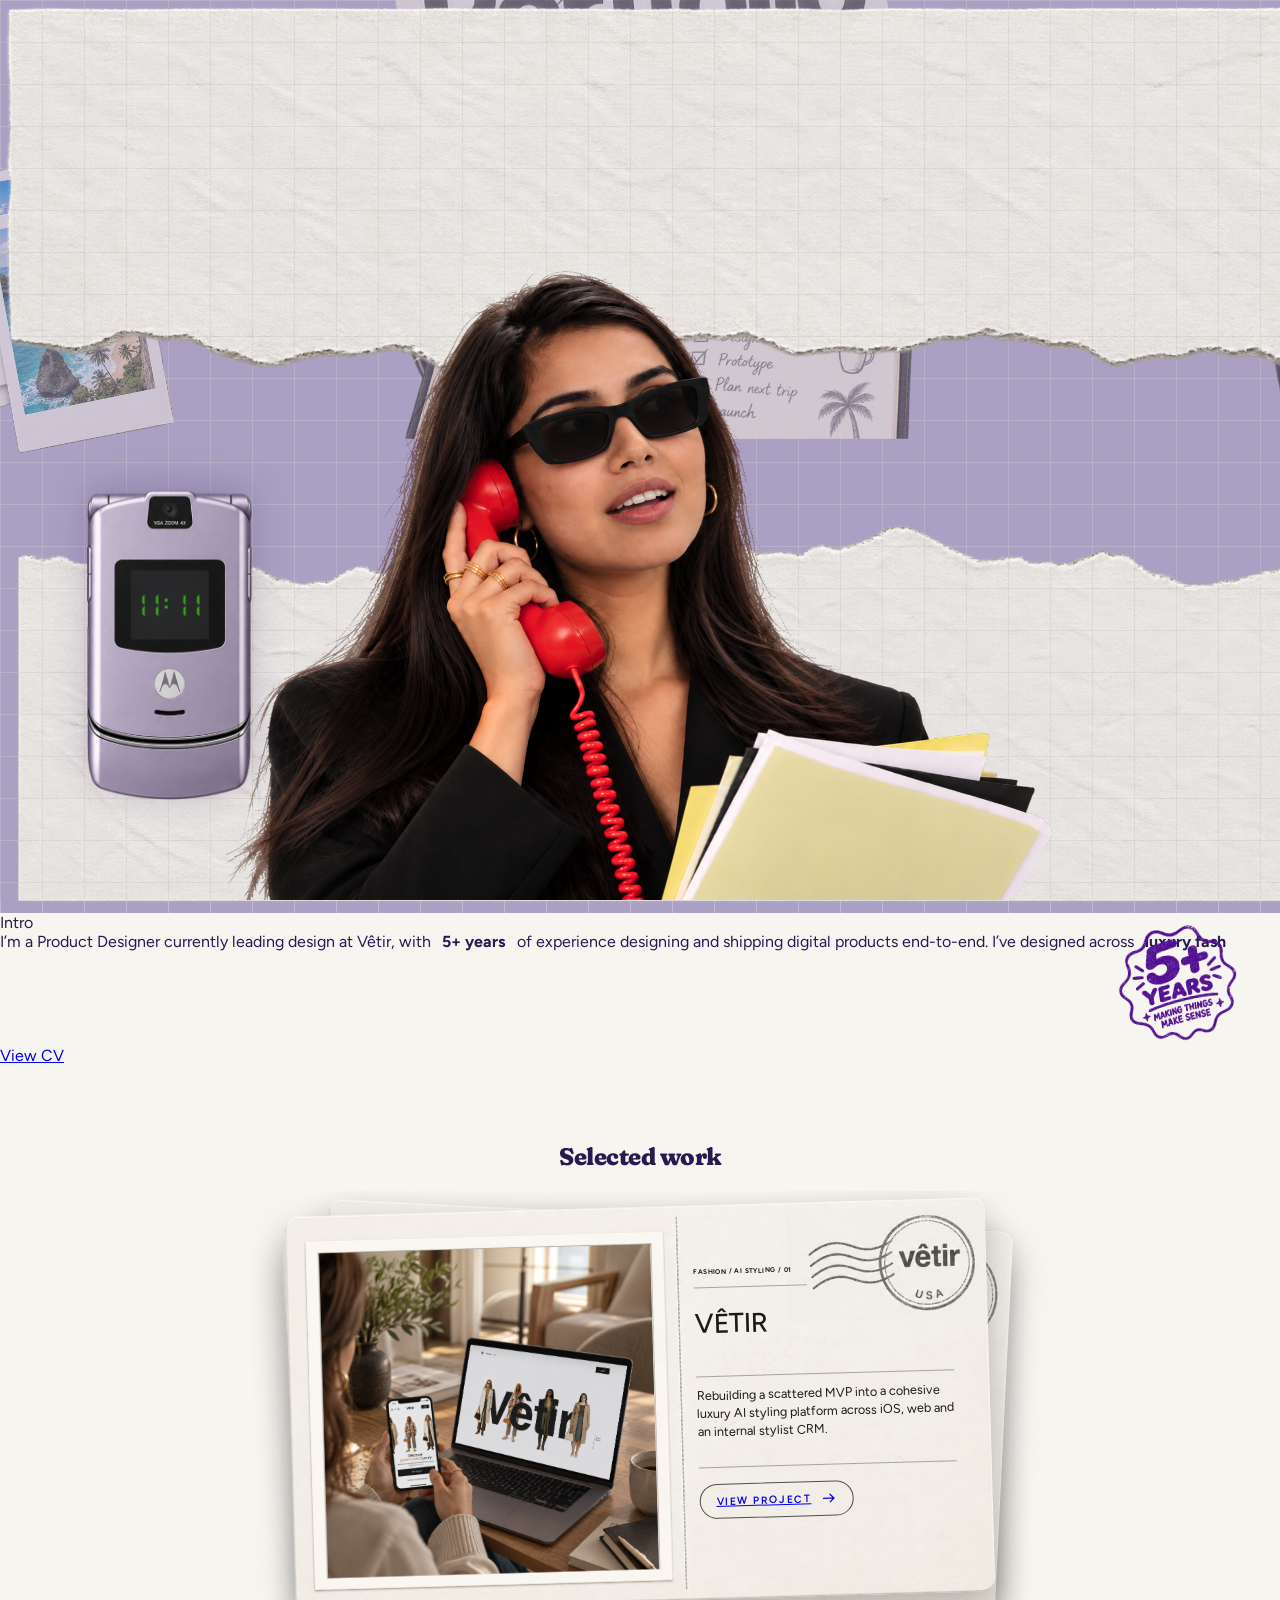
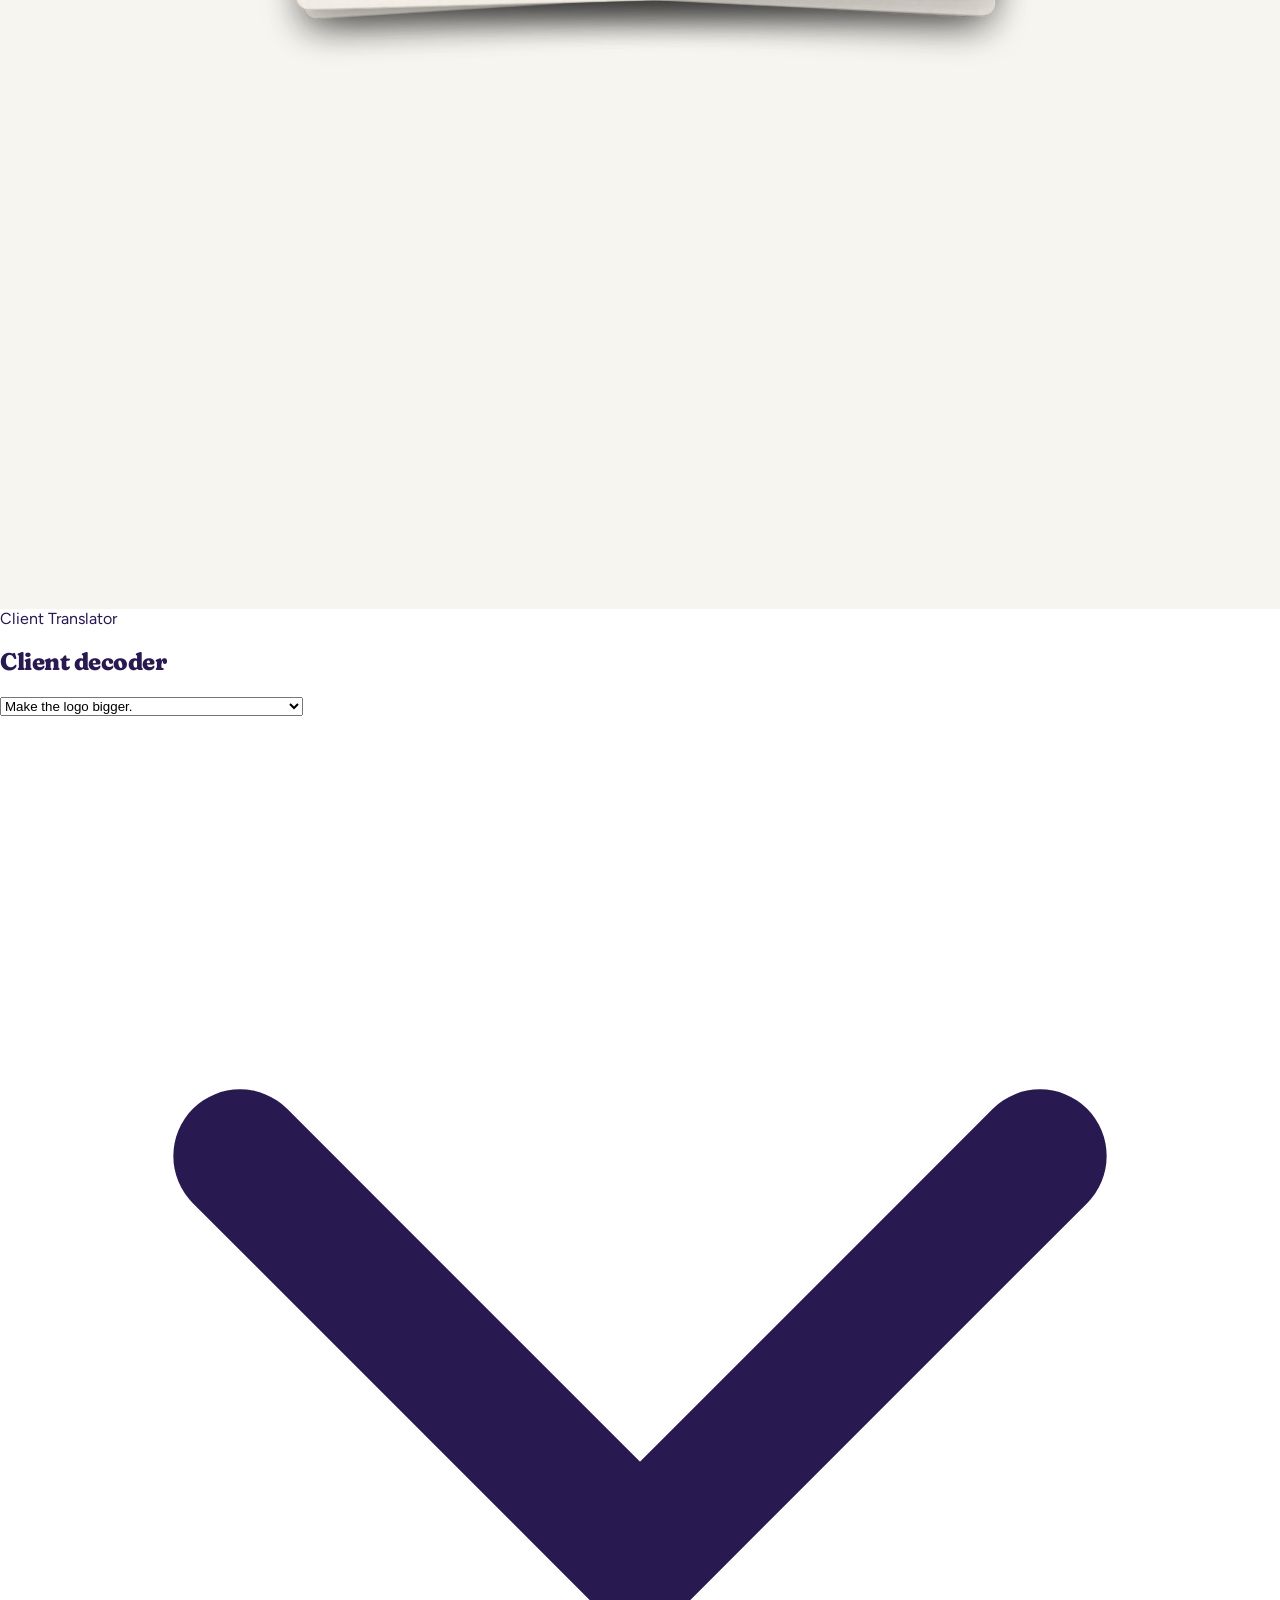
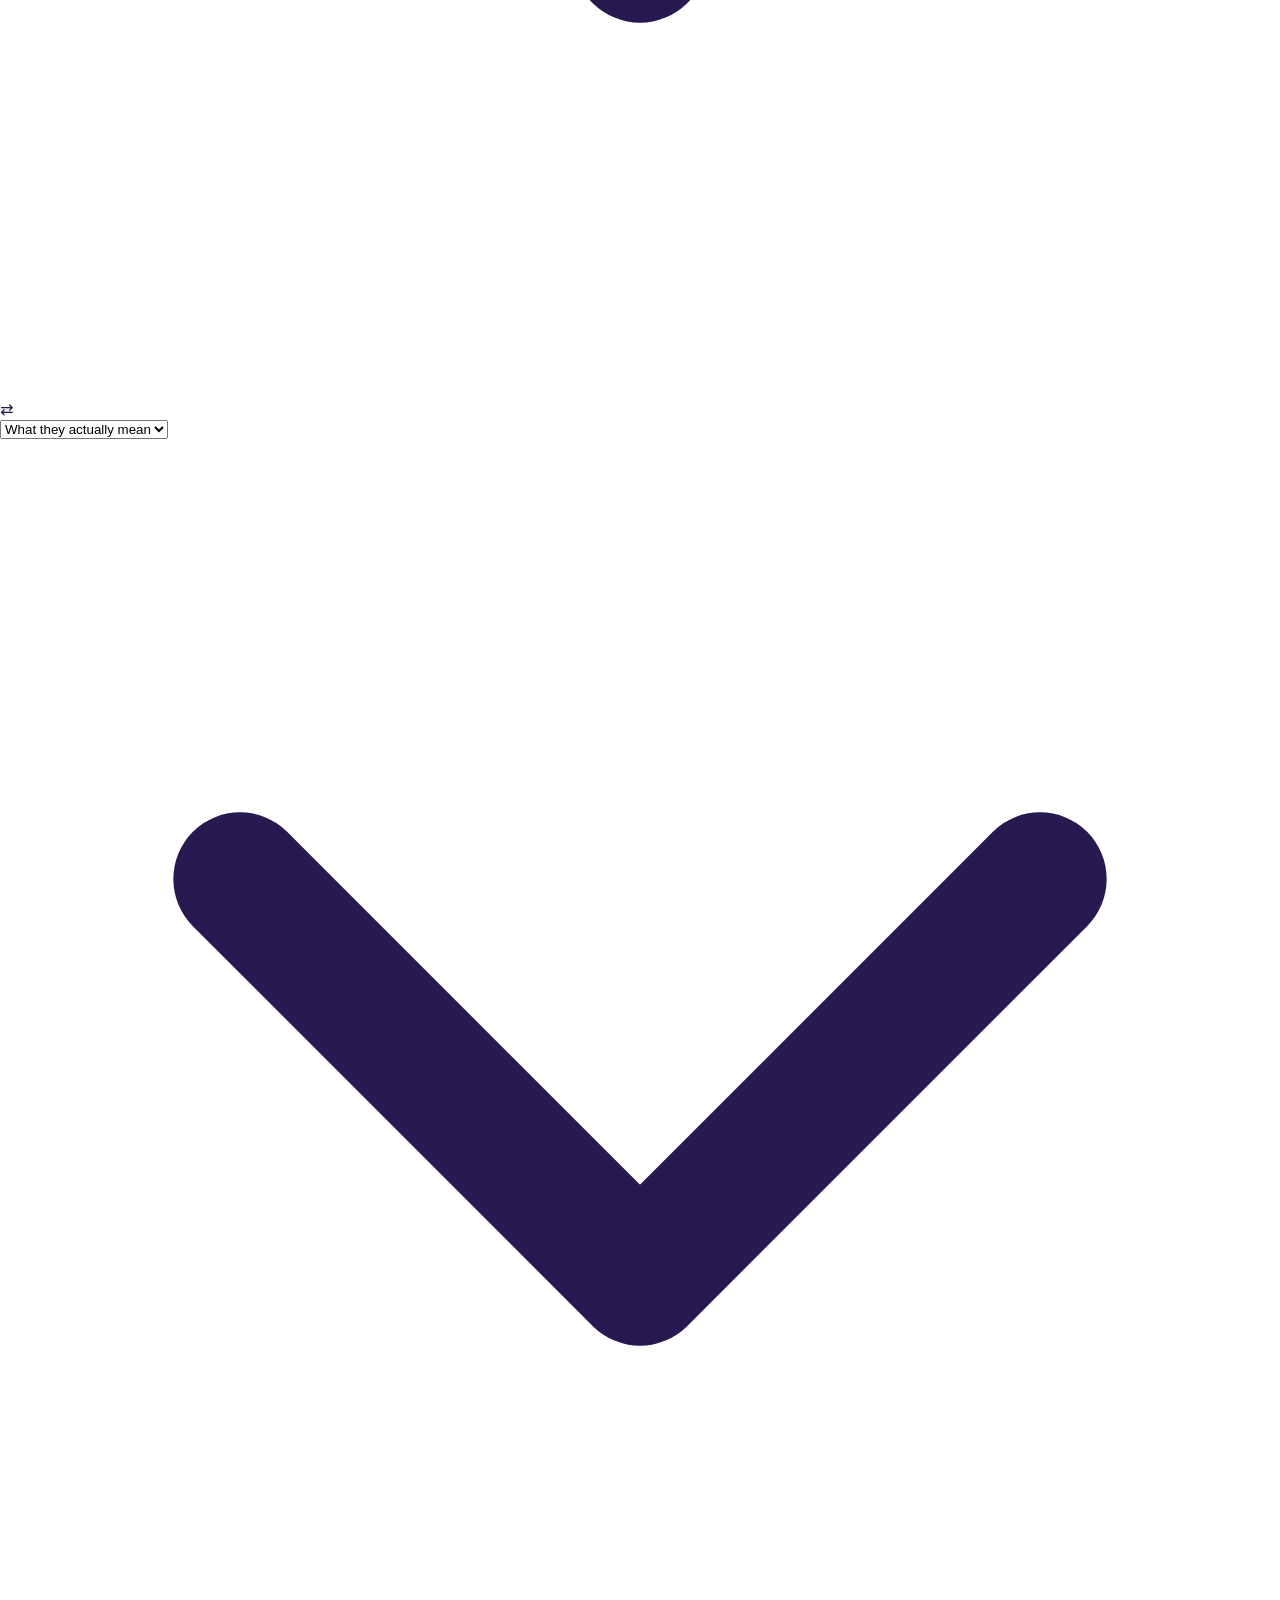
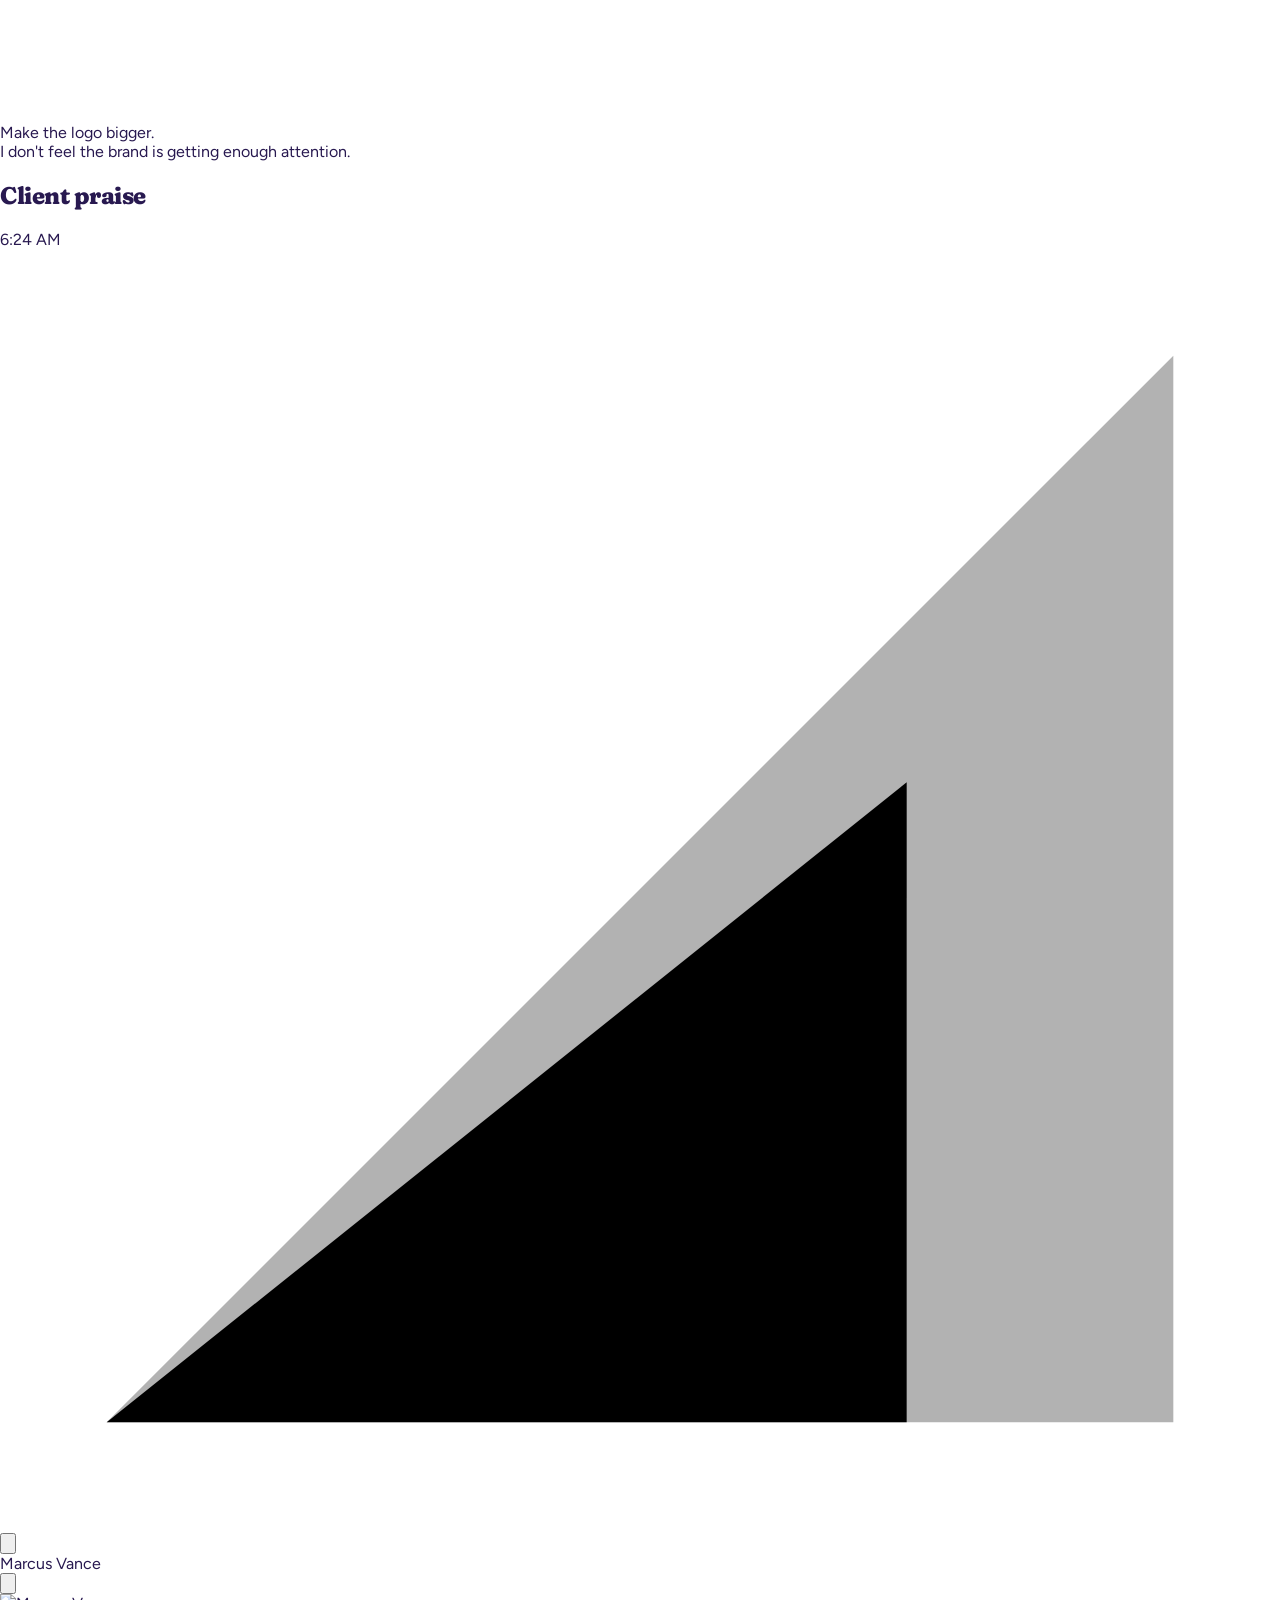
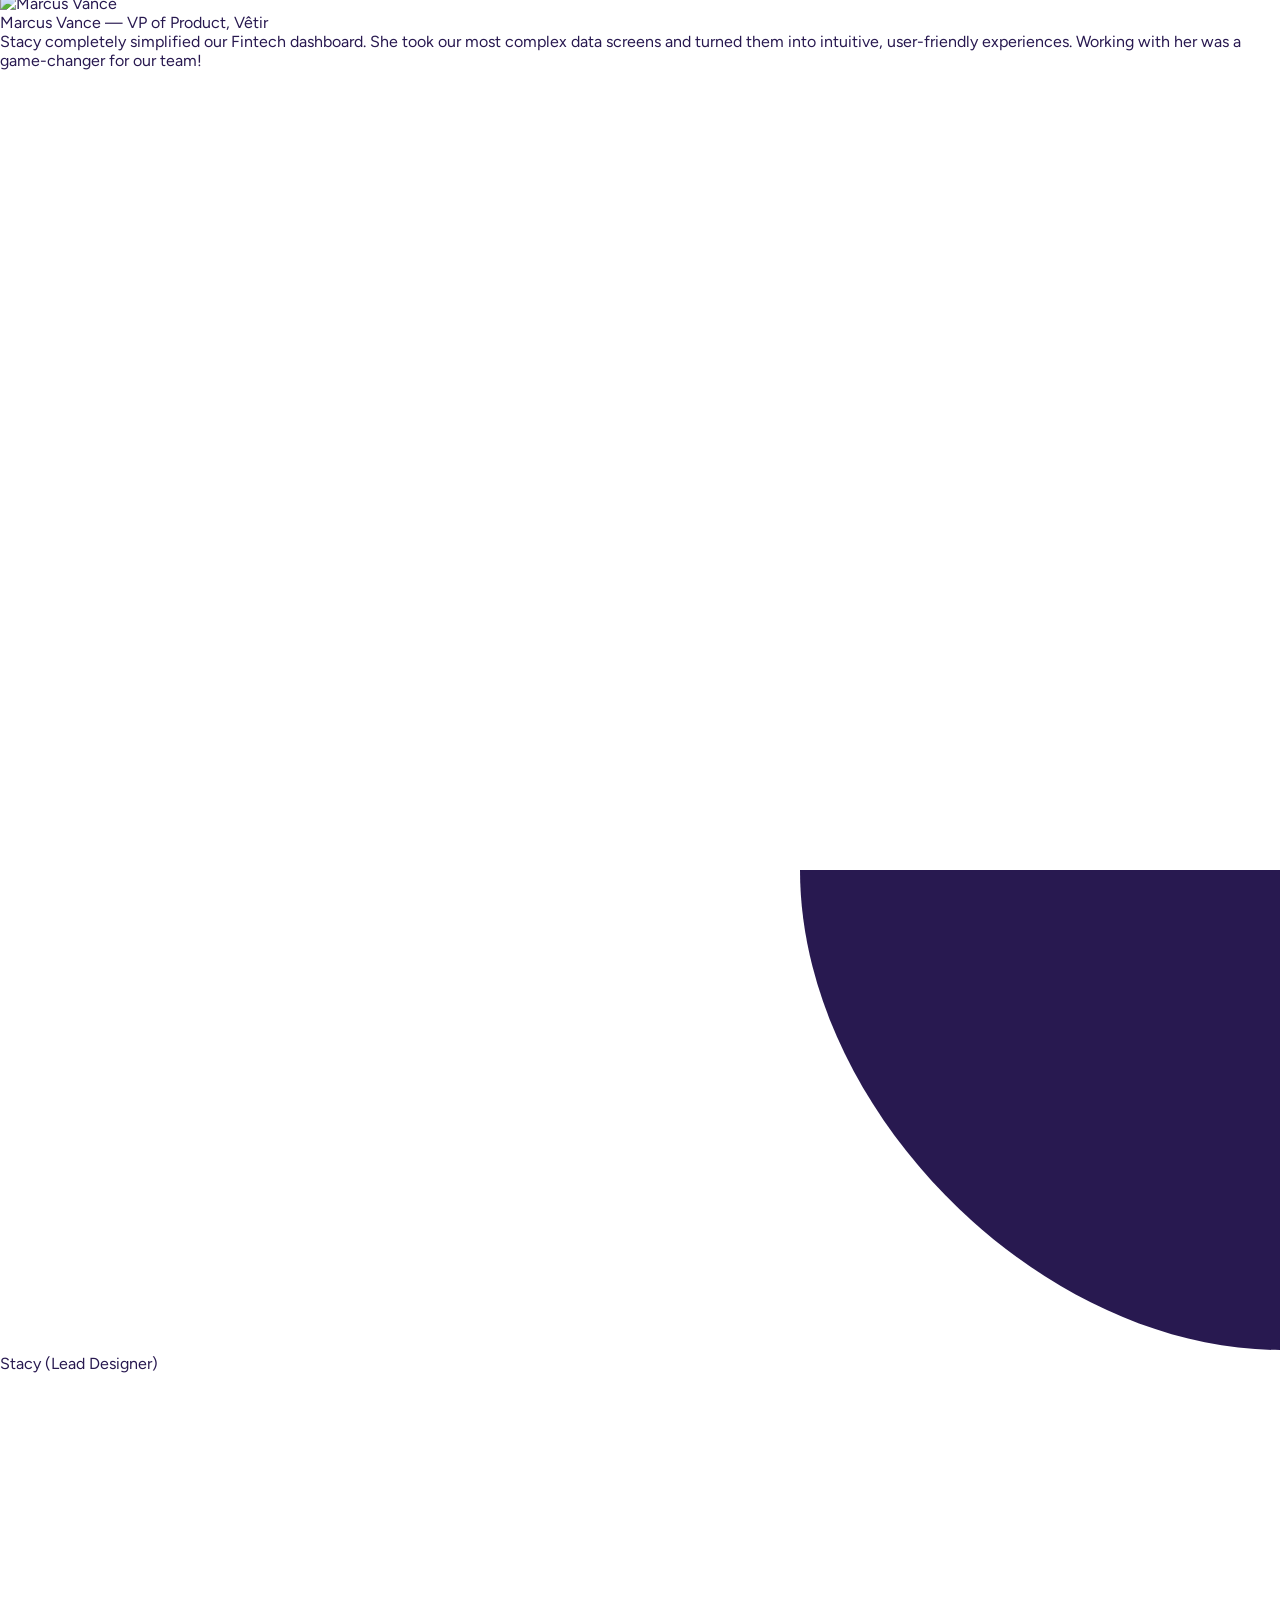
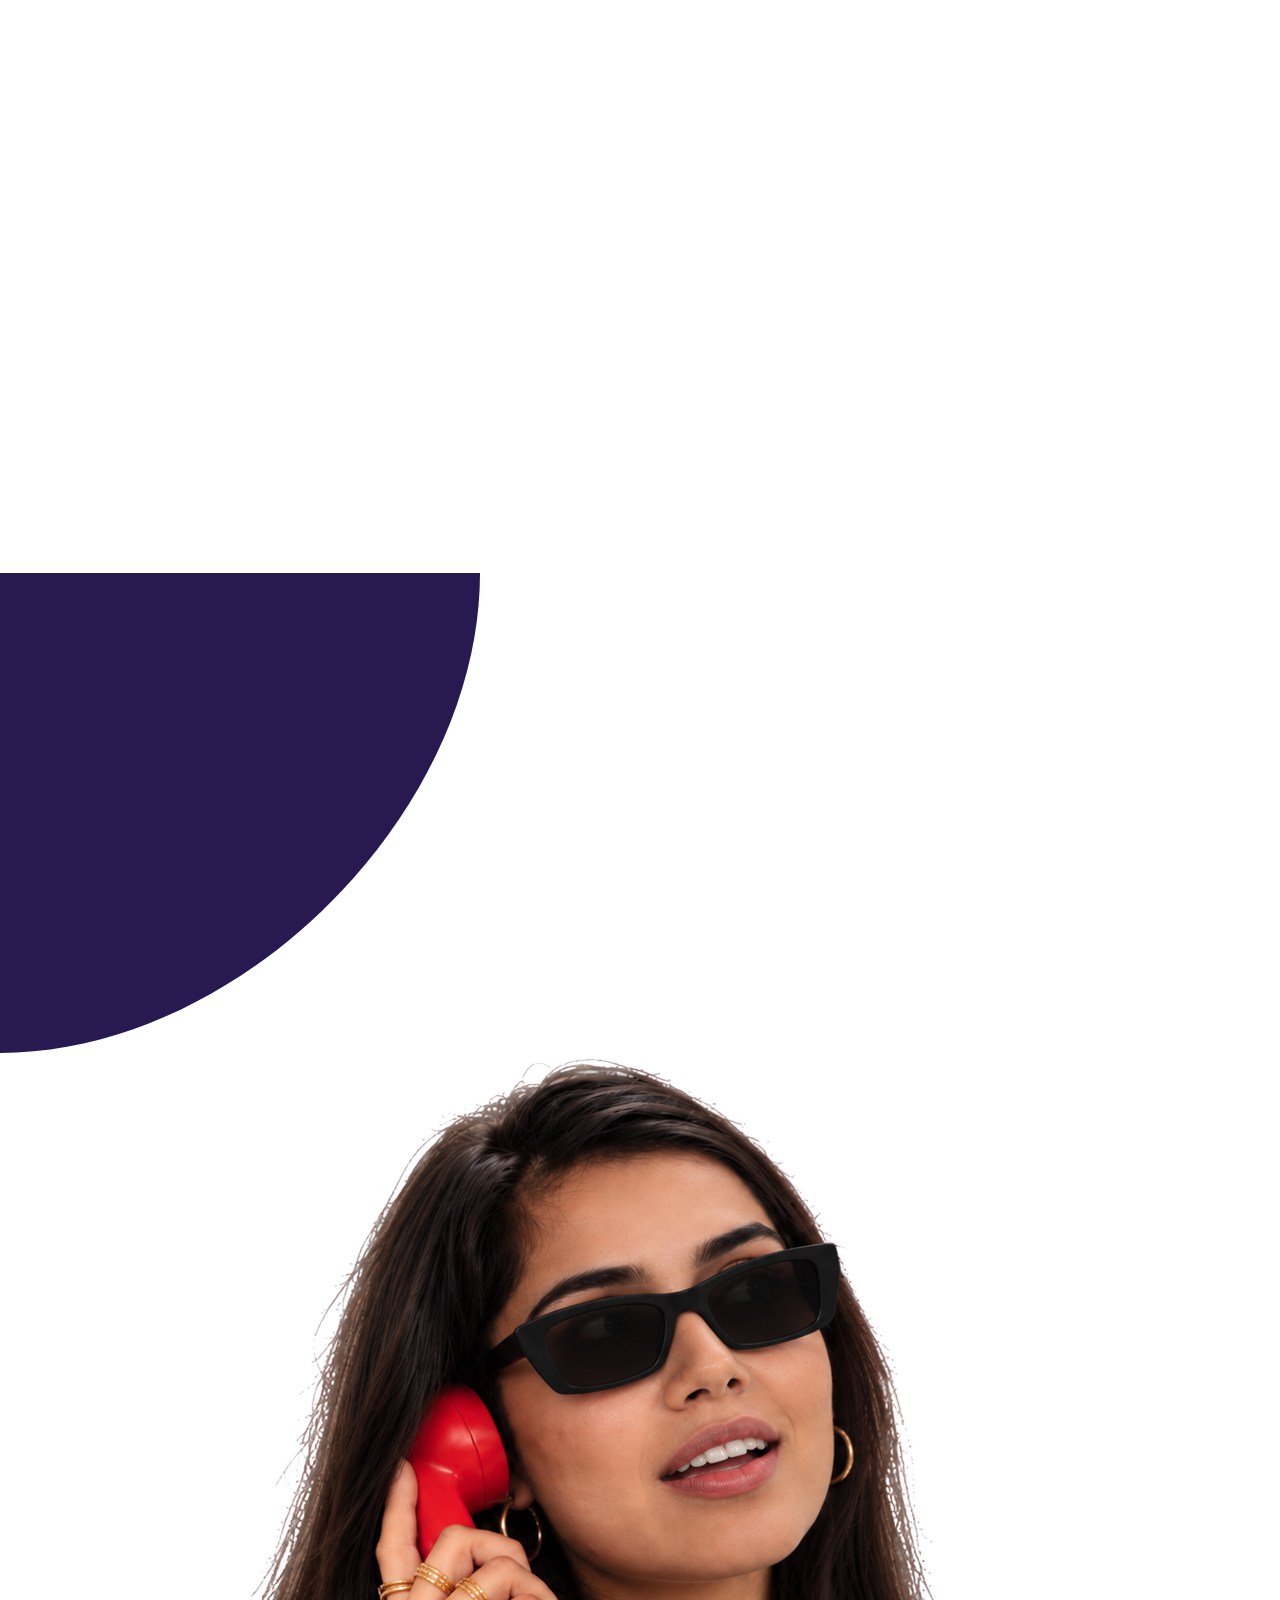
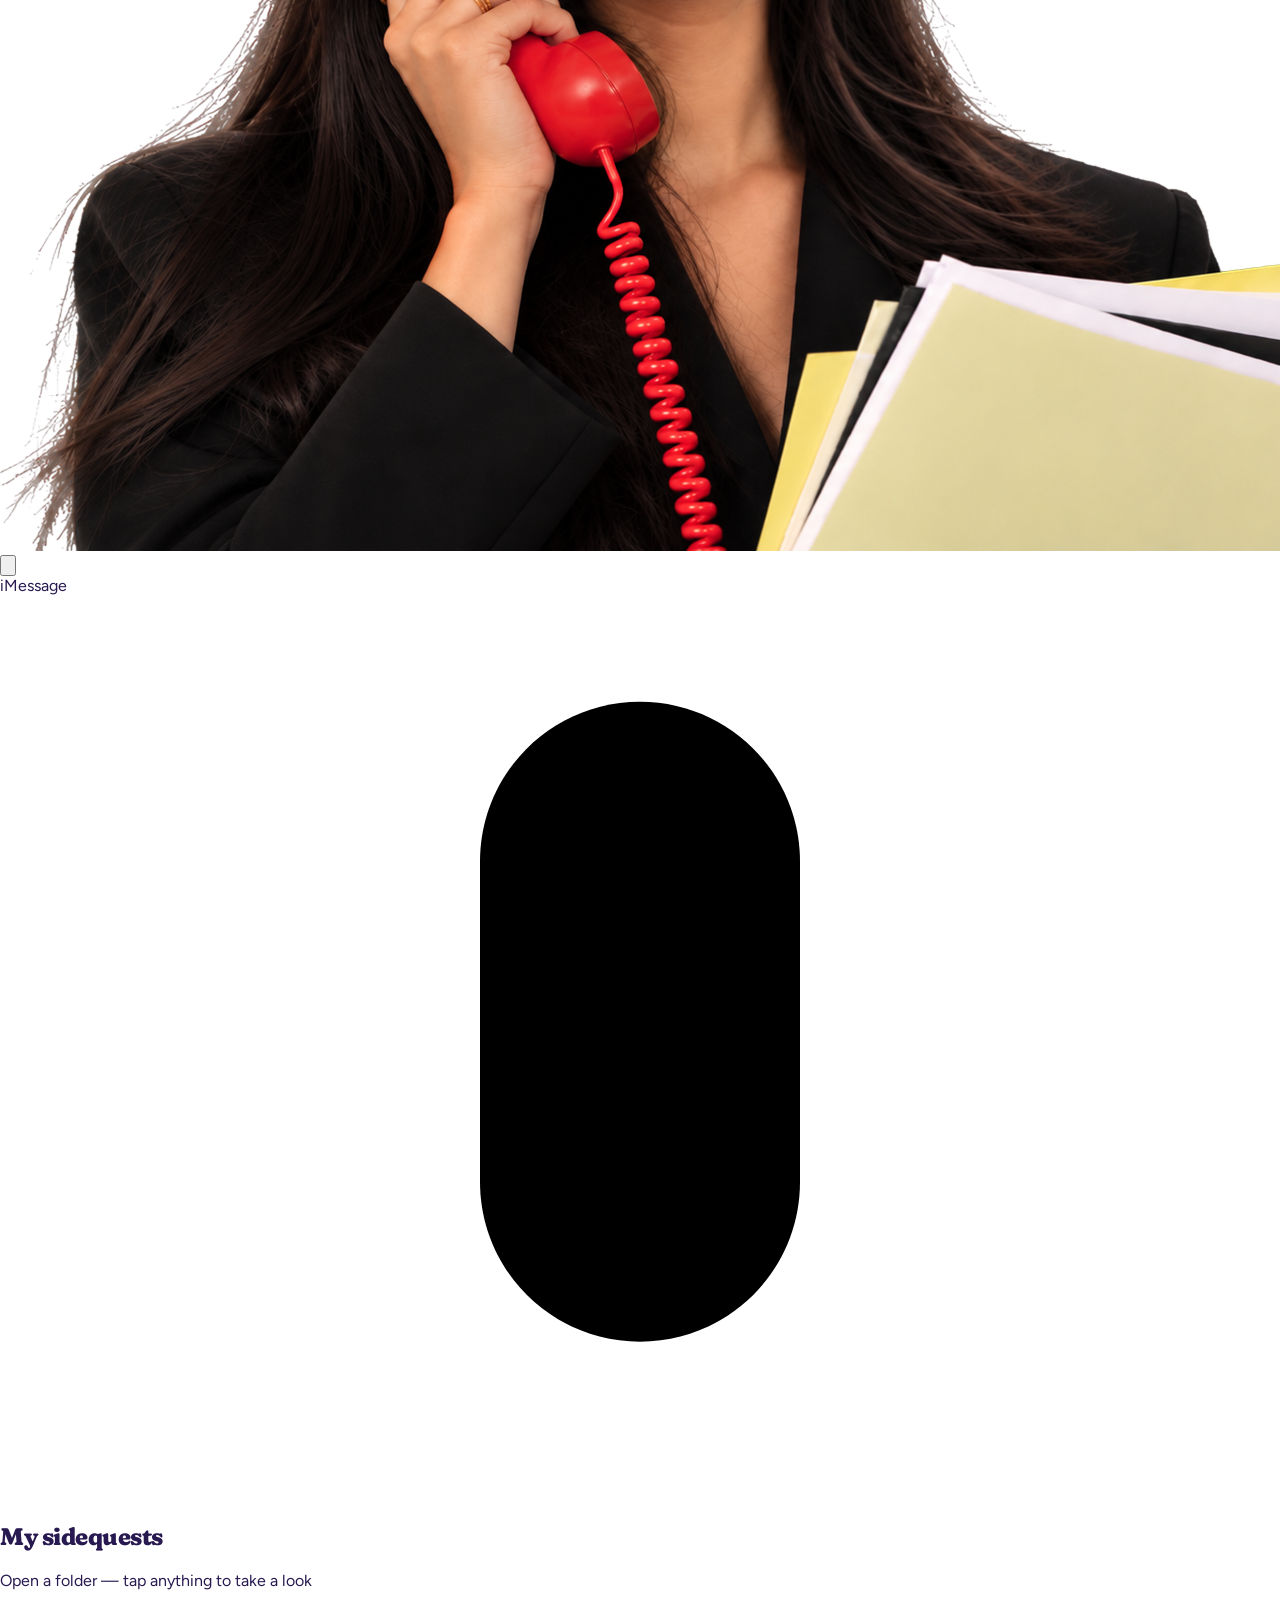
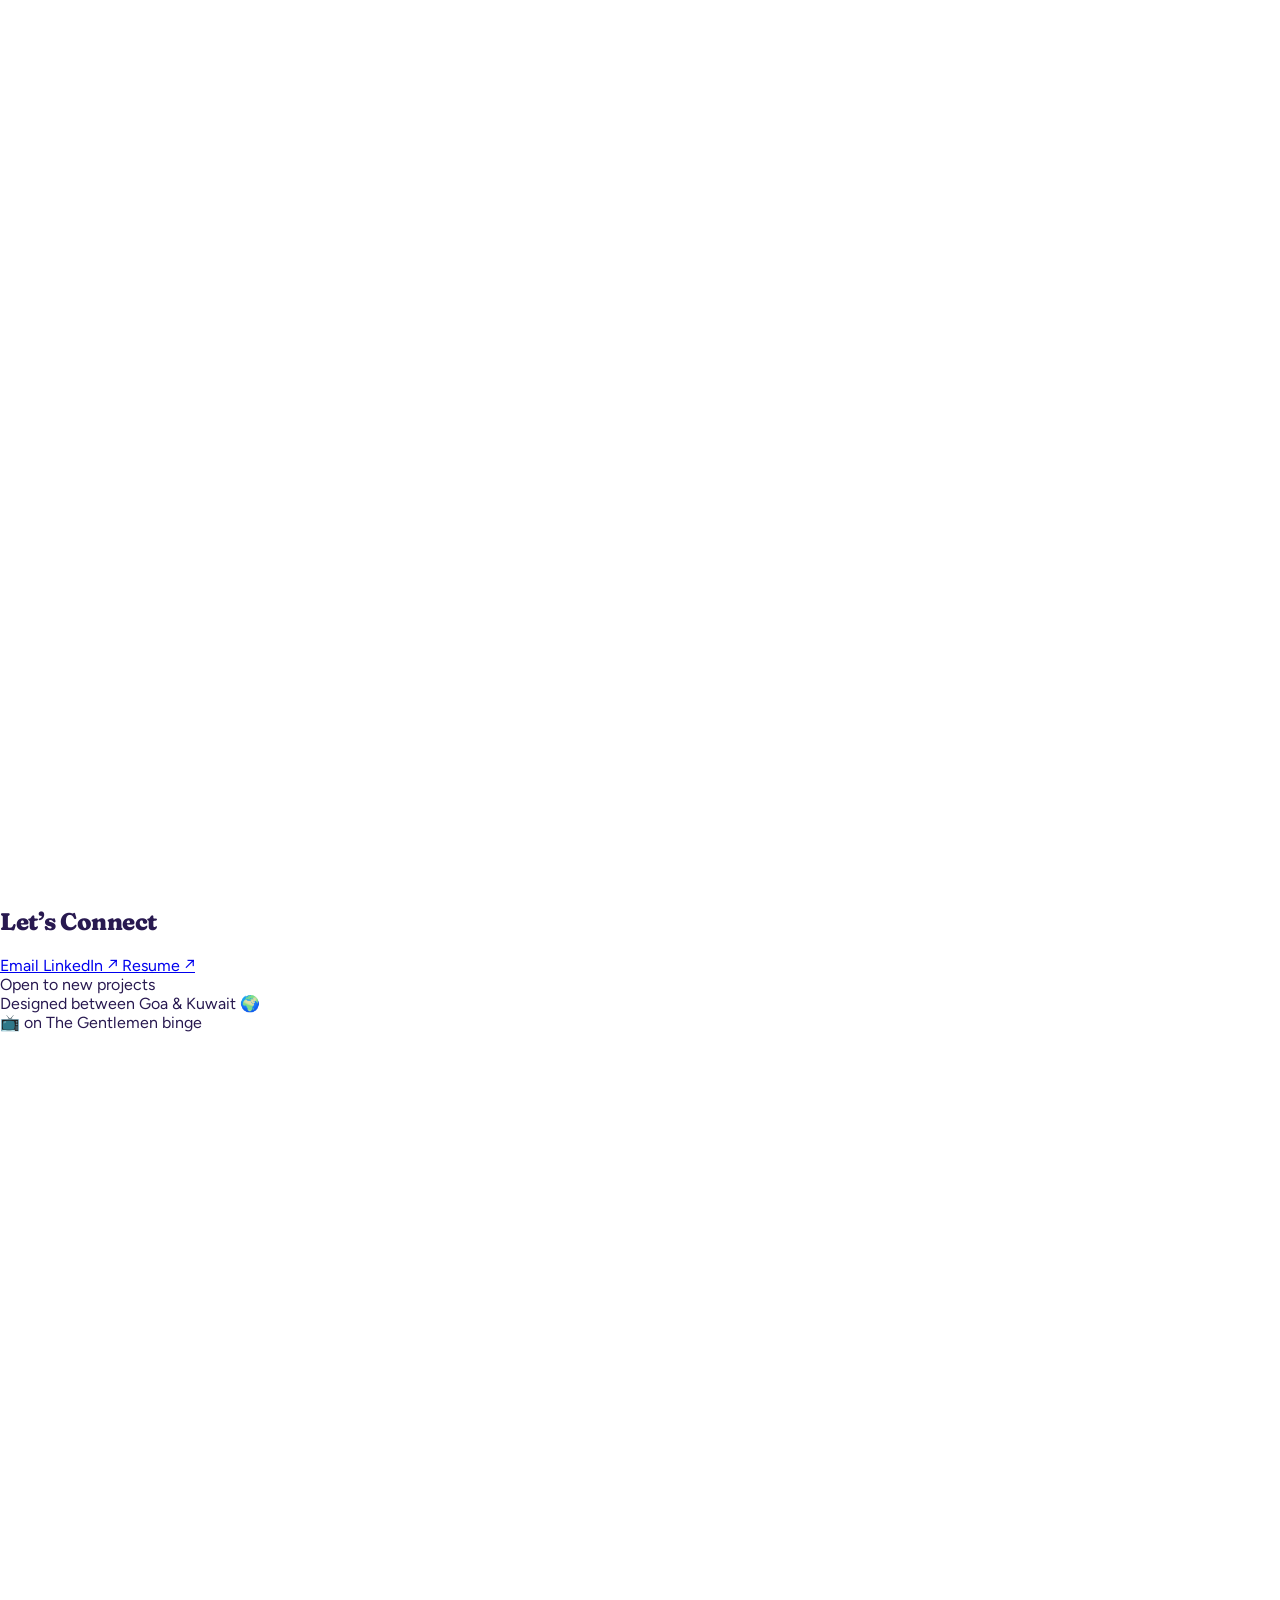
==== commit bb86b507: "Vêtir case study: system book, icons, Stylists' Studio, outcomes and chapter updates Add the page-tu" ====
--- a/index.html
+++ b/index.html
@@ -97,6 +97,7 @@
       box-decoration-break: clone;
       -webkit-box-decoration-break: clone;
     }
+    .industry-chip { white-space: nowrap; }   /* so e-commerce doesn't split at its hyphen */
 
     #paper-up,
     #paper-down {
@@ -440,9 +441,7 @@
       filter: drop-shadow(0 -6px 18px rgba(40, 25, 80, 0.22));
       transition: opacity 0.4s ease, transform 0.6s cubic-bezier(0.22, 1, 0.36, 1);
     }
-    /* Phones: the flip phone stays closed, shrunk to fit the corner of the
-       first screen; tapping its little screen opens Desi Wordle in a new tab
-       (the in-phone game is desktop only).
+    /* Phones: the flip phone is shrunk to fit the corner of the first screen.
        Scaled from the bottom-left corner; left and the shown-state translate
        are rescaled so it peeks the same way it does on desktop. */
     @media (max-width: 639px) {
@@ -452,24 +451,16 @@
         transform-origin: 0 100%;
         left: calc(12px - 87px * 0.55) !important;
       }
-      #floating-player-widget.translate-y-\[30\%\] { translate: 0 16.5% !important; }
-      #floating-player-widget .phone-closed,
-      #floating-player-widget .phone-open-hit { pointer-events: none !important; }
-      /* only the little screen is tappable: it opens the game in a new tab */
-      #floating-player-widget .phone-screen-hit { display: block !important; }
-    }
-    /* Link over the closed phone's outer screen (measured off Phone_closed.png:
-       17-83% across, 22.6-52.4% down; the phone is 165px wide, ~310px tall) */
-    #floating-player-widget .phone-screen-hit {
-      display: none;
+      /* Lifted so the whole little screen sits above Safari's bottom bar
+         strip (taps there only bring the toolbar back) */
+      #floating-player-widget.translate-y-\[30\%\] { translate: 0 30px !important; }
+    }
+    /* Link over the open phone's screen: tapping it opens the game in a new
+       tab (the game behind it is only a preview) */
+    #floating-player-widget .phone-game-link {
       position: absolute;
-      left: calc(87px + 165px * 0.17);
-      top: calc(70% - 140px + 310px * 0.226);
-      width: calc(165px * 0.663);
-      height: calc(310px * 0.298);
-      z-index: 26;
-      border-radius: 10px;
-      pointer-events: auto;
+      inset: 0;
+      z-index: 2;
     }
     #floating-player-widget .phone-open-part {
       transition: opacity 0.4s ease, transform 0.6s cubic-bezier(0.22, 1, 0.36, 1);
@@ -630,41 +621,44 @@
       opacity: var(--intro-fo, 1);
       pointer-events: none;
     }
-    /* Logos: each takes a 2 x 1 cell slot of the intro's 42px grid (the grid
-       starts at the section's top-left, so left/top are multiples of 42, set
-       by JS), straight on the grid with no fill. They sit under the bio and its
-       stamps, and fade with the intro. Tablet/desktop only: phones have no
-       right-hand column. */
+    /* Brand stickers: hidden until an industry chip is hovered (tapped on touch
+       screens), then they pop up around the chips, above the text. Placed by JS. */
     .intro-logos {
       position: absolute;
       inset: 0;
+      z-index: 2;
       pointer-events: none;
       opacity: var(--intro-fo, 1);
-      display: none;
     }
     .logo-tile {
-      opacity: 0;
-      translate: 0 6px;
-      transition: opacity 0.5s ease, translate 0.5s ease;
       position: absolute;
-      width: 84px;
-      height: 42px;
       display: flex;
       align-items: center;
       justify-content: center;
-      visibility: hidden;   /* until placed */
+      height: 44px;
+      padding: 0 12px;
+      background: #fff;
+      border-radius: 12px;
+      box-shadow: 0 6px 18px rgba(40, 25, 80, 0.16), 0 1px 3px rgba(40, 25, 80, 0.12);
+      opacity: 0;
+      scale: 0.8;
+      rotate: var(--tilt);
+      transition: opacity 0.15s ease, scale 0.15s ease;
     }
     .logo-tile img {
-      max-height: 28px;
-      max-width: 100%;
+      height: 24px;
+      width: auto;
+      max-width: 96px;
       object-fit: contain;
     }
-    .intro-logos.is-shown .logo-tile { opacity: 1; translate: 0 0; }
-    @media (min-width: 768px) {
-      .intro-logos { display: block; }
+    .intro-logos.is-shown .logo-tile {
+      opacity: 1;
+      scale: 1;
+      transition: opacity 0.2s ease, scale 0.3s cubic-bezier(0.34, 1.56, 0.64, 1);
+      transition-delay: calc(var(--i) * 40ms);
     }
     .intro-inner {
-      z-index: 1;   /* bio and stamps above the logo tiles */
+      z-index: 1;
       /* Breathing room after View CV before Selected Work starts to show */
       padding-bottom: 15vh;
       opacity: var(--intro-fo, 1);
@@ -1453,14 +1447,13 @@
 
       <!-- Intro / bio section -->
       <section class="intro-section relative px-6 md:px-16 lg:px-24 py-28 md:py-36 overflow-hidden">
-        <!-- Brands worked with: small logos on the grid in the right-hand column,
-             placed by JS into the gaps between the stamps -->
+        <!-- Brands worked with: stickers shown around the industry chips on hover -->
         <div class="intro-logos" id="intro-logos" aria-label="Brands I've designed for">
-          <div class="logo-tile"><img src="img/logosportfolio/trimmed/icici.png" alt="ICICI Bank"></div>
-          <div class="logo-tile"><img src="img/logosportfolio/trimmed/csb.png" alt="CSB Bank"></div>
-          <div class="logo-tile"><img src="img/logosportfolio/trimmed/dishtv.png" alt="Dish TV"></div>
-          <div class="logo-tile"><img src="img/logosportfolio/trimmed/reliance.png" alt="Reliance Industries"></div>
-          <div class="logo-tile"><img src="img/logosportfolio/trimmed/hcltech.png" alt="HCLTech"></div>
+          <div class="logo-tile" style="--i:0; --tilt:-5deg"><img src="img/logosportfolio/trimmed/icici.png" alt="ICICI Bank"></div>
+          <div class="logo-tile" style="--i:1; --tilt:3deg"><img src="img/logosportfolio/trimmed/csb.png" alt="CSB Bank"></div>
+          <div class="logo-tile" style="--i:2; --tilt:-2deg"><img src="img/logosportfolio/trimmed/dishtv.png" alt="Dish TV"></div>
+          <div class="logo-tile" style="--i:3; --tilt:4deg"><img src="img/logosportfolio/trimmed/reliance.png" alt="Reliance Industries"></div>
+          <div class="logo-tile" style="--i:4; --tilt:-4deg"><img src="img/logosportfolio/trimmed/hcltech.png" alt="HCLTech"></div>
         </div>
         <div class="intro-inner max-w-6xl mx-auto relative">
 
@@ -1474,7 +1467,7 @@
           class="font-bio text-[17px] md:text-[1.6rem] lg:text-[1.8rem] leading-[1.7] md:leading-[1.75] text-[#2d2a4e] select-none md:pr-44 lg:pr-60">
           I’m a Product Designer currently leading design at
           <span class="font-bio font-bold text-[#2d2a4e]">Vêtir</span>,
-          with <span class="bio-chip bg-[#e6e4d3]">5+ years</span><span class="stamped-sticker-wrapper is-pinned" style="top:4%; right:1%;"><img src="img/sticker 4.webp" class="stamped-sticker" alt="Sticker 4"></span> of experience designing and shipping digital products end-to-end. I’ve designed across <span class="bio-chip bg-[#e7d9f8]">fashion</span>, <span class="bio-chip bg-[#f9d7da]">fintech</span>, <span class="bio-chip bg-[#e6e4d3]">BFSI</span> and <span class="bio-chip bg-[#e7d9f8]">SaaS</span><span class="bio-cue" data-cue="logos" aria-hidden="true"></span> – from consumer apps and websites to enterprise dashboards. I enjoy making complicated things feel simple but exciting, <span class="bio-chip bg-[#f9d7da]">building systems that scale</span><span class="stamped-sticker-wrapper is-pinned" style="top:40%; right:5%;"><img src="img/sticker 3.webp" class="stamped-sticker" alt="Sticker 3"></span>, and shaping products from the first brainstorming session to the final shipped interface.
+          with <span class="bio-chip bg-[#e6e4d3]">5+ years</span><span class="stamped-sticker-wrapper is-pinned" style="top:4%; right:1%;"><img src="img/sticker 4.webp" class="stamped-sticker" alt="Sticker 4"></span> of experience designing and shipping digital products end-to-end. I’ve designed across <span class="bio-chip industry-chip bg-[#e7d9f8]">luxury fashion</span>, <span class="bio-chip industry-chip bg-[#f9d7da]">e-commerce</span>, <span class="bio-chip industry-chip bg-[#e6e4d3]">fintech</span>, <span class="bio-chip industry-chip bg-[#e7d9f8]">BFSI</span> and <span class="bio-chip industry-chip bg-[#f9d7da]">SaaS</span> – from consumer apps and websites to enterprise dashboards. I enjoy making complicated things feel simple but exciting, <span class="bio-chip bg-[#f9d7da]">building systems that scale</span><span class="stamped-sticker-wrapper is-pinned" style="top:40%; right:5%;"><img src="img/sticker 3.webp" class="stamped-sticker" alt="Sticker 3"></span>, and shaping products from the first brainstorming session to the final shipped interface.
 
           <br><br>
 
@@ -2168,17 +2161,14 @@
              the game; tapping the phone's body closes it again. -->
         <div class="phone-open-hit" id="phone-open-hit" title="Close phone"></div>
         <img src="img/Phone_closed.webp" id="phone-closed-img" class="phone-closed" alt="Flip phone, closed">
-        <!-- Phones only: tapping the closed phone's little screen opens the game
-             in a new tab (the in-phone game is desktop only) -->
-        <a href="https://evasd560.github.io/desiwordle/" target="_blank" rel="noopener noreferrer"
-           class="phone-screen-hit" aria-label="Play Desi Wordle (opens in a new tab)"></a>
 
         <!-- iPhone Device Frame Image -->
         <img src="img/PhonePlayer.webp" class="phone-open-part absolute inset-0 w-full h-full object-contain z-20 pointer-events-none" alt="Phone Frame">
         
         <!-- Game screen: Desi Wordle, shown first when the phone opens. The page is
              laid out at phone width and scaled down to fit (see fitPhoneGame).
-             The src is set on first open so the game only loads if it's used. -->
+             The src is set on first open so the game only loads if it's used.
+             It's a preview: tapping the screen opens the game in a new tab. -->
         <!-- Sized to the frame's screen cut-out (measured from PhonePlayer.png) -->
         <div id="phone-game-screen" class="phone-open-part absolute z-30 overflow-hidden bg-[#E4D3AC] pointer-events-auto"
              style="left: 33.32%; top: 13.17%; width: 33.64%; height: 25.77%; border-radius: 2px;">
@@ -2187,6 +2177,9 @@
           <!-- Boot screen: a soft glow with "Play" for 1.4s each time the phone opens,
                then it fades to reveal the game (which loads underneath meanwhile) -->
           <div id="phone-boot" class="phone-boot" aria-hidden="true"><span>Play</span></div>
+          <!-- Tapping the screen opens the game in a new tab -->
+          <a href="https://evasd560.github.io/desiwordle/" target="_blank" rel="noopener noreferrer"
+             class="phone-game-link" aria-label="Play Desi Wordle (opens in a new tab)"></a>
         </div>
 
       </div>
@@ -2446,7 +2439,6 @@
             const sticker = w.querySelector('.stamped-sticker');
             if (sticker) sticker.classList.add('visible');
           });
-          document.dispatchEvent(new CustomEvent('bio-cue', { detail: 'done' }));
           return;
         }
         
@@ -2460,10 +2452,6 @@
             prev.style.opacity = '1';
             const sticker = prev.querySelector('.stamped-sticker');
             if (sticker) sticker.classList.add('visible');
-          }
-          // invisible cue markers in the copy (e.g. after the industry chips)
-          if (prev && prev.classList && prev.classList.contains('bio-cue')) {
-            document.dispatchEvent(new CustomEvent('bio-cue', { detail: prev.dataset.cue }));
           }
         }
         
@@ -3103,99 +3091,96 @@
       });
     })();
 
-    // Intro logos: 2-square slots on the 42px grid, scattered over the free
-    // grid on the right of the intro: the right-hand column and the margin
-    // beyond it, from the top of the bio to its last line (never below; above
-    // it only if five won't fit beside it), never touching a stamp, the text
-    // or each other. Of all the free spots, the five furthest
-    // apart from each other are picked, then filled top to bottom in order.
-    // Re-run whenever the bio's size changes (it grows as the intro types out,
-    // moving the stamps).
+    // Brand stickers: hovering any industry chip (tapping on touch screens) pops
+    // them up around the chips: all round them on desktop, in a row above and a
+    // row below on phones, where there's no room at the sides.
     (function () {
       const wrap = document.getElementById('intro-logos');
       const section = document.querySelector('.intro-section');
-      const bio = document.getElementById('bio-text-container');
-      if (!wrap || !section || !bio) return;
+      const chips = Array.from(document.querySelectorAll('.industry-chip'));
+      if (!wrap || !section || !chips.length) return;
       const tiles = Array.from(wrap.querySelectorAll('.logo-tile'));
-      const CELL = 42, W = 2 * CELL, H = CELL, PAD = 8, STAMP_PAD = 2;
-      const STAMP_TILT = 8 * Math.PI / 180;   // matches the end of @keyframes stamp-effect
-      const COS = Math.cos(STAMP_TILT), SIN = Math.sin(STAMP_TILT);
-      function layout() {
-        if (getComputedStyle(wrap).display === 'none') return;
+      const GAP = 20, EDGE = 12, LINE_GAP = 10;
+      const NUDGE = [6, -4, 5, -5, 4];   // so the rows don't look ruled
+      let hideTimer;
+      function placeRows(sec, first, last) {
+        [[tiles.slice(0, 3), first], [tiles.slice(3), last]].forEach(([row, line], r) => {
+          const width = row.reduce((sum, t) => sum + t.offsetWidth + GAP, -GAP);
+          let x = Math.max(EDGE, Math.min((line.left + line.right - width) / 2, sec.width - width - EDGE));
+          row.forEach((t, i) => {
+            const nudge = NUDGE[r * 3 + i];
+            t.style.left = x + 'px';
+            t.style.top = (r === 0 ? first.top - t.offsetHeight - LINE_GAP + nudge - 6 : last.bottom + LINE_GAP + nudge + 6) + 'px';
+            x += t.offsetWidth + GAP;
+          });
+        });
+      }
+      function placeRing(sec, first, last) {
+        const [icici, csb, dish, reliance, hcl] = tiles;
+        const put = (t, x, y) => {
+          x = Math.max(EDGE, Math.min(x, sec.width - t.offsetWidth - EDGE));
+          t.style.left = x + 'px';
+          t.style.top = y + 'px';
+          return x + t.offsetWidth;
+        };
+        const above = (t) => first.top - t.offsetHeight - LINE_GAP;
+        const beside = (t, line) => (line.top + line.bottom - t.offsetHeight) / 2;
+        // above: over the two ends of the first line
+        const iciciRight = put(icici, first.left - LINE_GAP, above(icici) + NUDGE[0]);
+        put(csb, Math.max(first.right + LINE_GAP - csb.offsetWidth, iciciRight + GAP), above(csb) + NUDGE[1]);
+        // right: past the word that follows the last chip
+        const wordGap = parseFloat(getComputedStyle(chips[0]).fontSize) * 2.2;
+        put(dish, first.right + wordGap, beside(dish, first));
+        // left of the last line, or under it if there's no margin for it
+        const leftX = last.left - reliance.offsetWidth - LINE_GAP;
+        const leftFits = leftX >= EDGE;
+        const belowLast = last.bottom + LINE_GAP;
+        const relianceRight = leftFits
+          ? put(reliance, leftX, beside(reliance, last))
+          : put(reliance, last.left, belowLast);
+        // below: under the first line if the last line isn't in the way
+        const wrapped = last.top > first.top;
+        const clear = wrapped && last.right + GAP < first.left;
+        const hclY = (clear ? first.bottom + LINE_GAP : belowLast) + NUDGE[4];
+        const hclX = (first.left + first.right - hcl.offsetWidth) / 2;
+        put(hcl, !clear && !leftFits ? Math.max(hclX, relianceRight + GAP) : hclX, hclY);
+      }
+      function place() {
         const sec = section.getBoundingClientRect();
-        const b = bio.getBoundingClientRect();
-        const padR = parseFloat(getComputedStyle(bio).paddingRight) || 0;
-        const textRight = b.right - padR - sec.left;
-        const xMin = Math.ceil((textRight + PAD) / CELL) * CELL;
-        const xMax = Math.floor((sec.width - CELL / 2 - W) / CELL) * CELL;   // keep half a square from the edge
-        let yMax = Math.floor((b.bottom - sec.top - H) / CELL) * CELL;        // never below the text
-        // Each stamp's footprint once it has landed: its stamp-effect animation
-        // ends tilted by STAMP_TILT, which takes more room than the untilted
-        // stamp before it plays. Rotation/scale are about the centre, so the
-        // centre is the same whatever the stamp is doing right now; working
-        // from that keeps the logos still while the intro types out.
-        const stamps = Array.from(bio.querySelectorAll('.stamped-sticker-wrapper img')).map((el) => {
-          const r = el.getBoundingClientRect();
-          const cx = (r.left + r.right) / 2 - sec.left, cy = (r.top + r.bottom) / 2 - sec.top;
-          const w = el.offsetWidth, h = el.offsetHeight;
-          const hw = (w * COS + h * SIN) / 2 + STAMP_PAD, hh = (w * SIN + h * COS) / 2 + STAMP_PAD;
-          return { l: cx - hw, r: cx + hw, t: cy - hh, b: cy + hh };
+        const rects = chips.flatMap((c) => Array.from(c.getClientRects())).filter((r) => r.width);
+        const top = Math.min(...rects.map((r) => r.top));
+        const bottom = Math.max(...rects.map((r) => r.bottom));
+        // the chips can wrap: measure their first and last lines
+        const lineBox = (line) => ({
+          left: Math.min(...line.map((r) => r.left)) - sec.left,
+          right: Math.max(...line.map((r) => r.right)) - sec.left,
+          top: Math.min(...line.map((r) => r.top)) - sec.top,
+          bottom: Math.max(...line.map((r) => r.bottom)) - sec.top,
         });
-        // keep to the neighbourhood of the first two stamps (from the first line
-        // of text, or a row above the first stamp if lower, to a row below the
-        // second stamp), never above or below the text
-        const nearTop = stamps.length ? Math.floor((stamps[0].t - CELL) / CELL) * CELL : null;
-        if (stamps.length > 1) yMax = Math.min(yMax, Math.floor((stamps[1].b + CELL - H) / CELL) * CELL);
-        const clash = (p, q) => Math.abs(p.x - q.x) < W && Math.abs(p.y - q.y) < H;
-        function pick(yMin) {
-          const free = [];
-          for (let y = yMin; y <= yMax; y += CELL)
-            for (let x = xMin; x <= xMax; x += CELL)
-              if (!stamps.some((s) => s.r > x && s.l < x + W && s.b > y && s.t < y + H)) free.push({ x, y });
-          // farthest-point picking: start at the top, then keep adding the free
-          // spot furthest from everything chosen so far that doesn't touch one
-          // (sideways distance counts a little less, so they spread down too)
-          const chosen = [];
-          if (free.length) chosen.push(free.reduce((a, c) => (c.y < a.y || (c.y === a.y && c.x > a.x) ? c : a)));
-          while (chosen.length < tiles.length) {
-            let best = null, bestD = -1;
-            free.forEach((c) => {
-              if (chosen.some((o) => clash(c, o))) return;
-              const d = Math.min(...chosen.map((o) => Math.hypot((c.x - o.x) * 0.8, c.y - o.y)));
-              if (d > bestD) { bestD = d; best = c; }
-            });
-            if (!best) break;
-            chosen.push(best);
-          }
-          return chosen;
-        }
-        // beside the bio first; only if five don't fit, use the grid above it too
-        const bioTop = Math.ceil((b.top - sec.top) / CELL) * CELL;
-        let chosen = pick(nearTop === null ? bioTop : Math.max(bioTop, nearTop));
-        if (chosen.length < tiles.length) chosen = pick(CELL);
-        chosen.sort((p, q) => p.y - q.y || p.x - q.x);
-        tiles.forEach((tile, i) => {
-          const spot = chosen[i];
-          tile.style.visibility = spot ? 'visible' : 'hidden';
-          if (!spot) return;
-          tile.style.left = spot.x + 'px';
-          tile.style.top = spot.y + 'px';
-          tile.style.width = W + 'px';
-        });
-      }
-      // re-run once things settle after a resize (the bio re-reserves its height)
-      let settle;
-      const later = () => { clearTimeout(settle); settle = setTimeout(layout, 120); };
-      window.addEventListener('resize', later);
-      window.addEventListener('load', layout);
-      if (window.ResizeObserver) new ResizeObserver(later).observe(bio);
-      layout();
-      // fade in, one after another, once the industries have typed out
-      document.addEventListener('bio-cue', (e) => {
-        if (wrap.classList.contains('is-shown') || (e.detail !== 'logos' && e.detail !== 'done')) return;
-        tiles.forEach((t, i) => { t.style.transitionDelay = (i * 0.12) + 's'; });
+        const first = lineBox(rects.filter((r) => r.top < top + 4));
+        const last = lineBox(rects.filter((r) => r.bottom > bottom - 4));
+        (matchMedia('(min-width: 768px)').matches ? placeRing : placeRows)(sec, first, last);
+      }
+      function show(chip) {
+        // chips are still hoverable before the typewriter has reached them
+        if (chip.style.opacity === '0') return;
+        clearTimeout(hideTimer);
+        if (wrap.classList.contains('is-shown')) return;
+        place();
         wrap.classList.add('is-shown');
+      }
+      const hide = () => wrap.classList.remove('is-shown');
+      chips.forEach((chip) => {
+        chip.addEventListener('mouseenter', () => show(chip));
+        // short delay so moving between chips doesn't flicker
+        chip.addEventListener('mouseleave', () => { hideTimer = setTimeout(hide, 120); });
+        chip.addEventListener('click', () => show(chip));
       });
+      // touch screens have no mouseleave: a tap anywhere else closes them
+      document.addEventListener('pointerdown', (e) => {
+        if (!e.target.closest('.industry-chip')) hide();
+      });
+      window.addEventListener('resize', hide);
     })();
 
     // Hero "Get to know me" button -> the intro (about me)
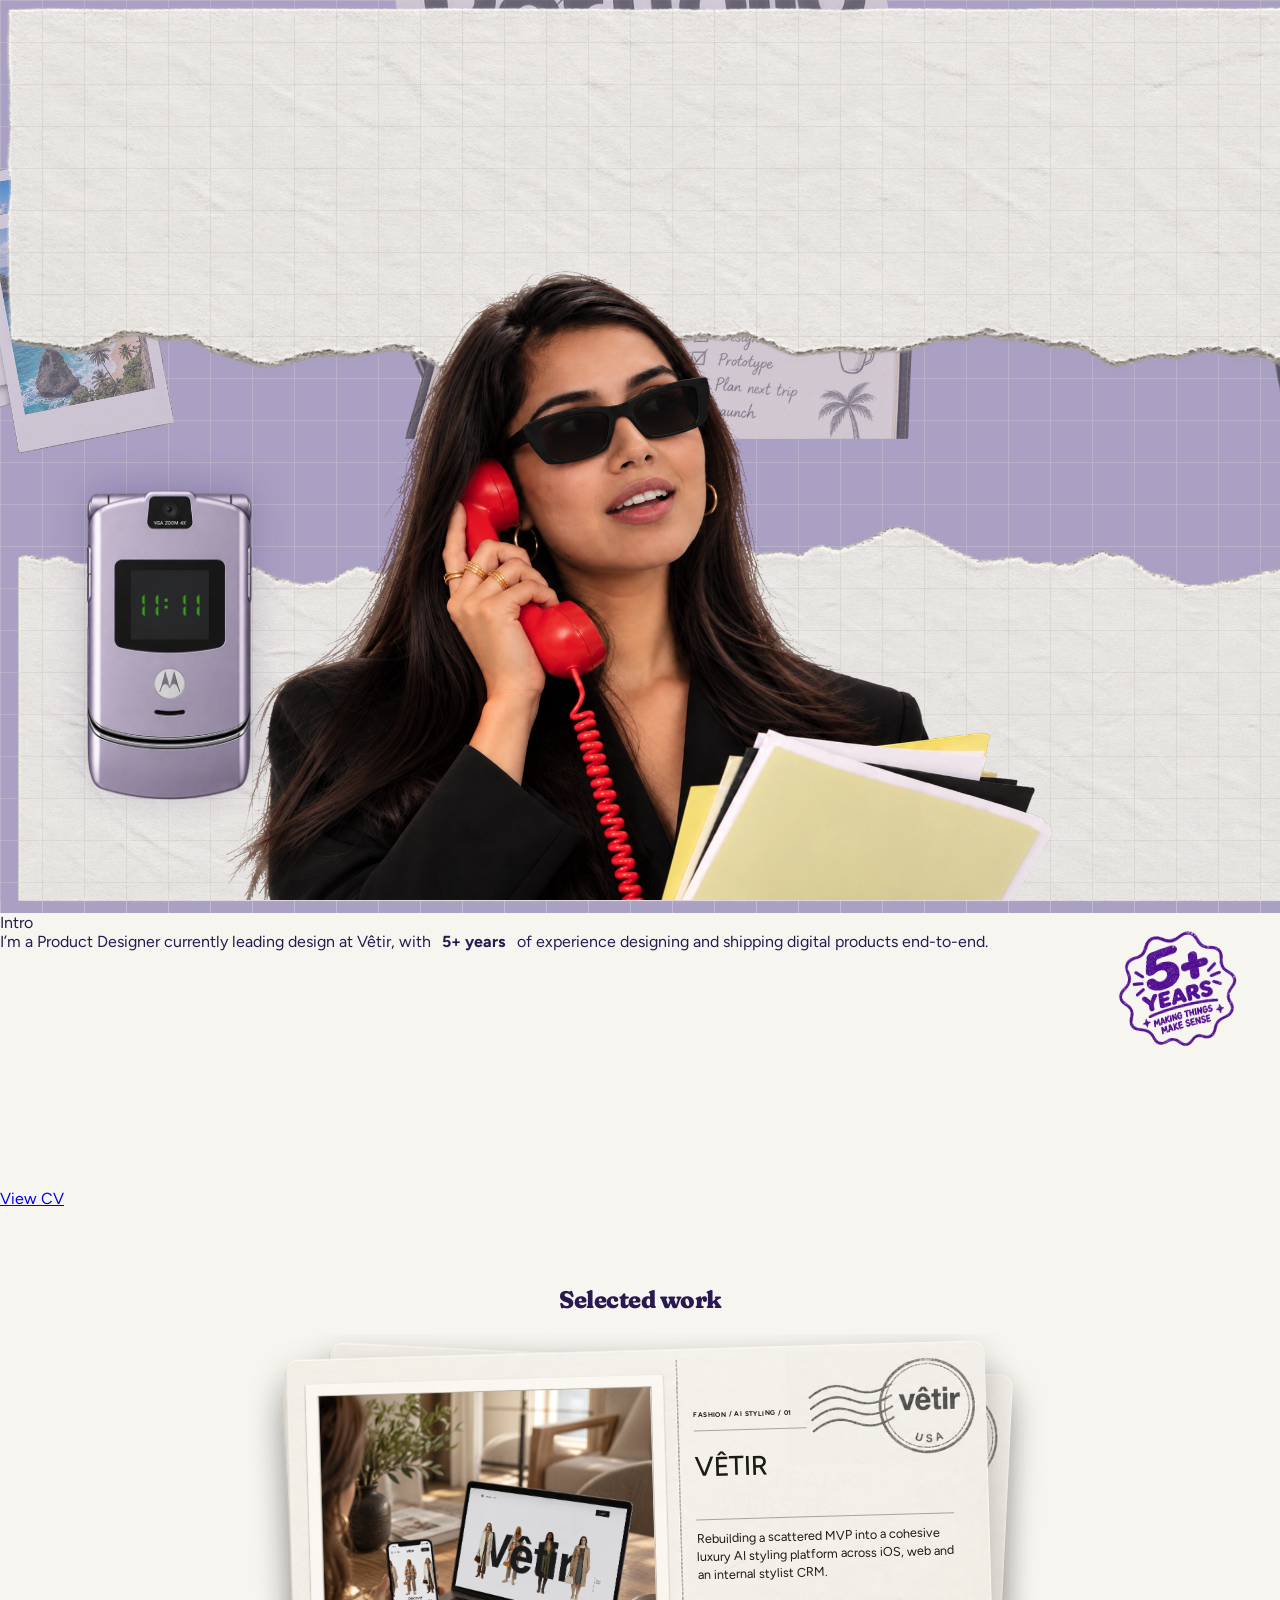
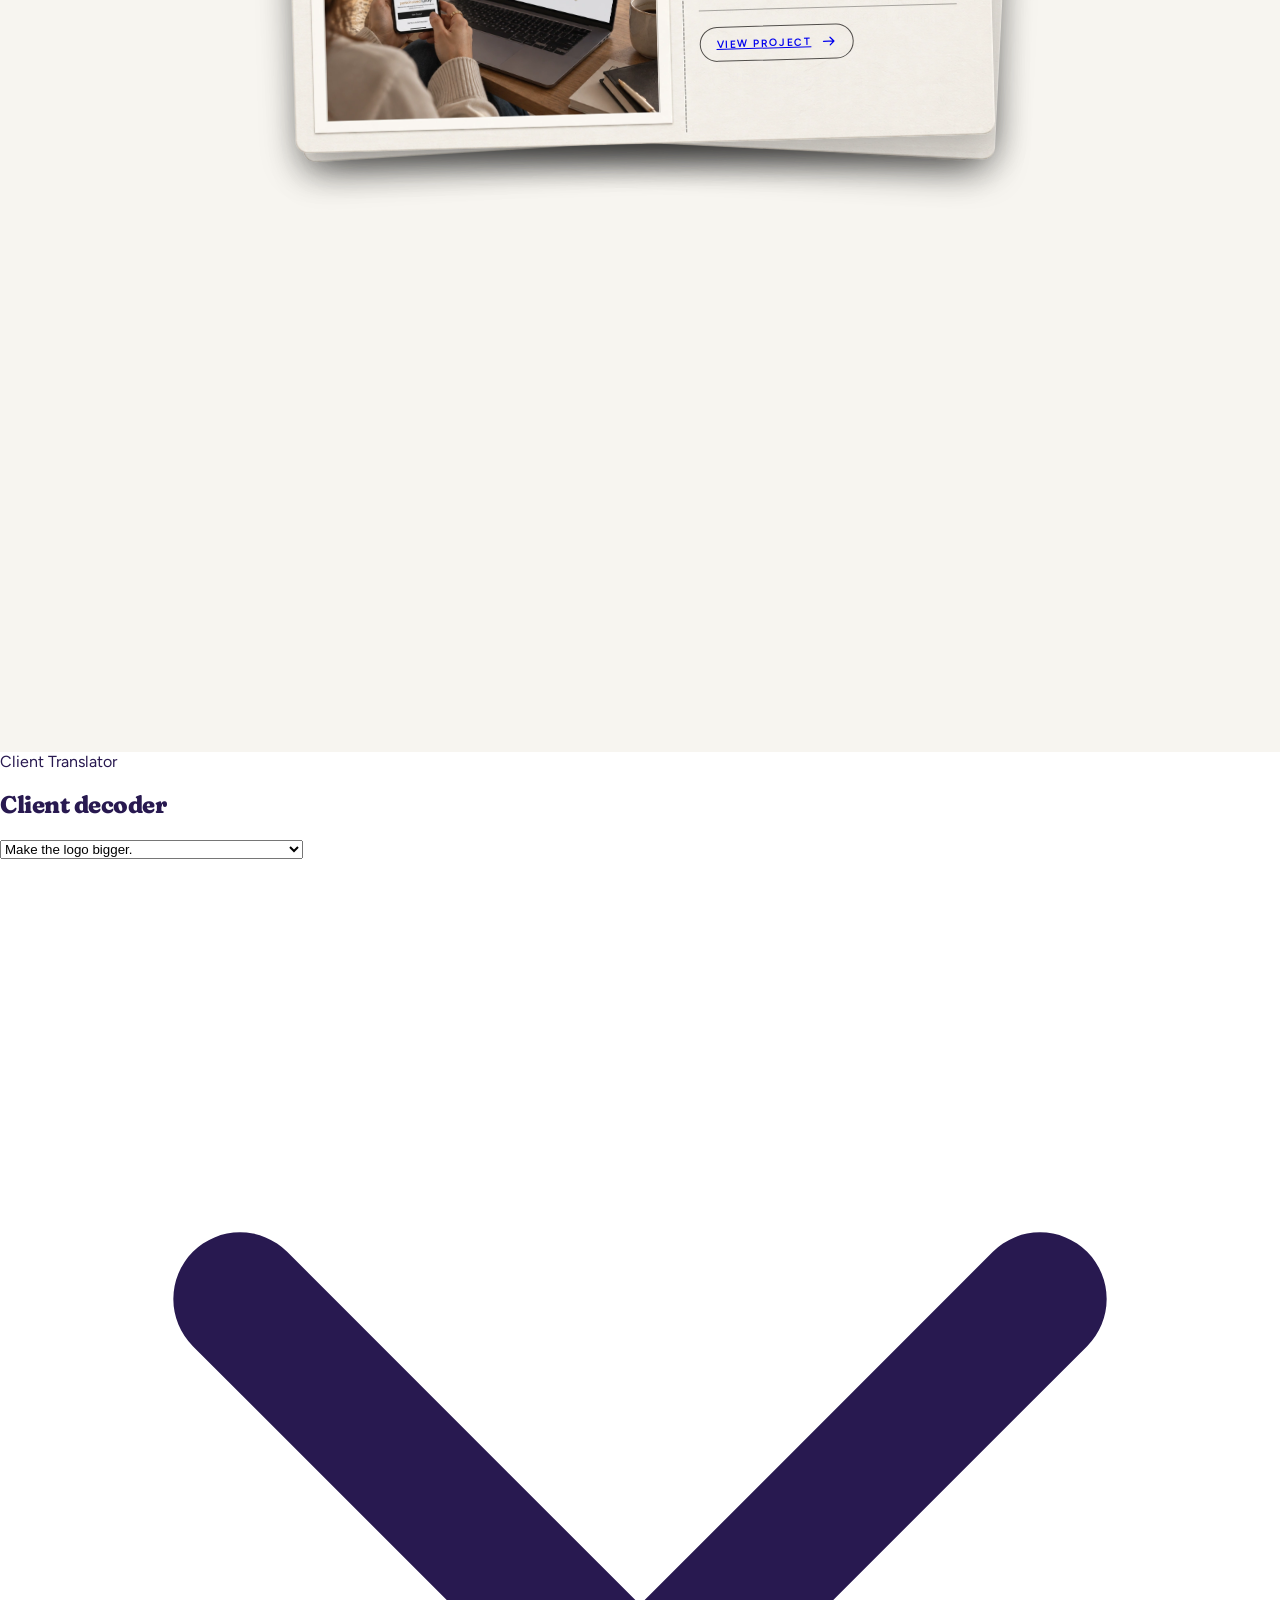
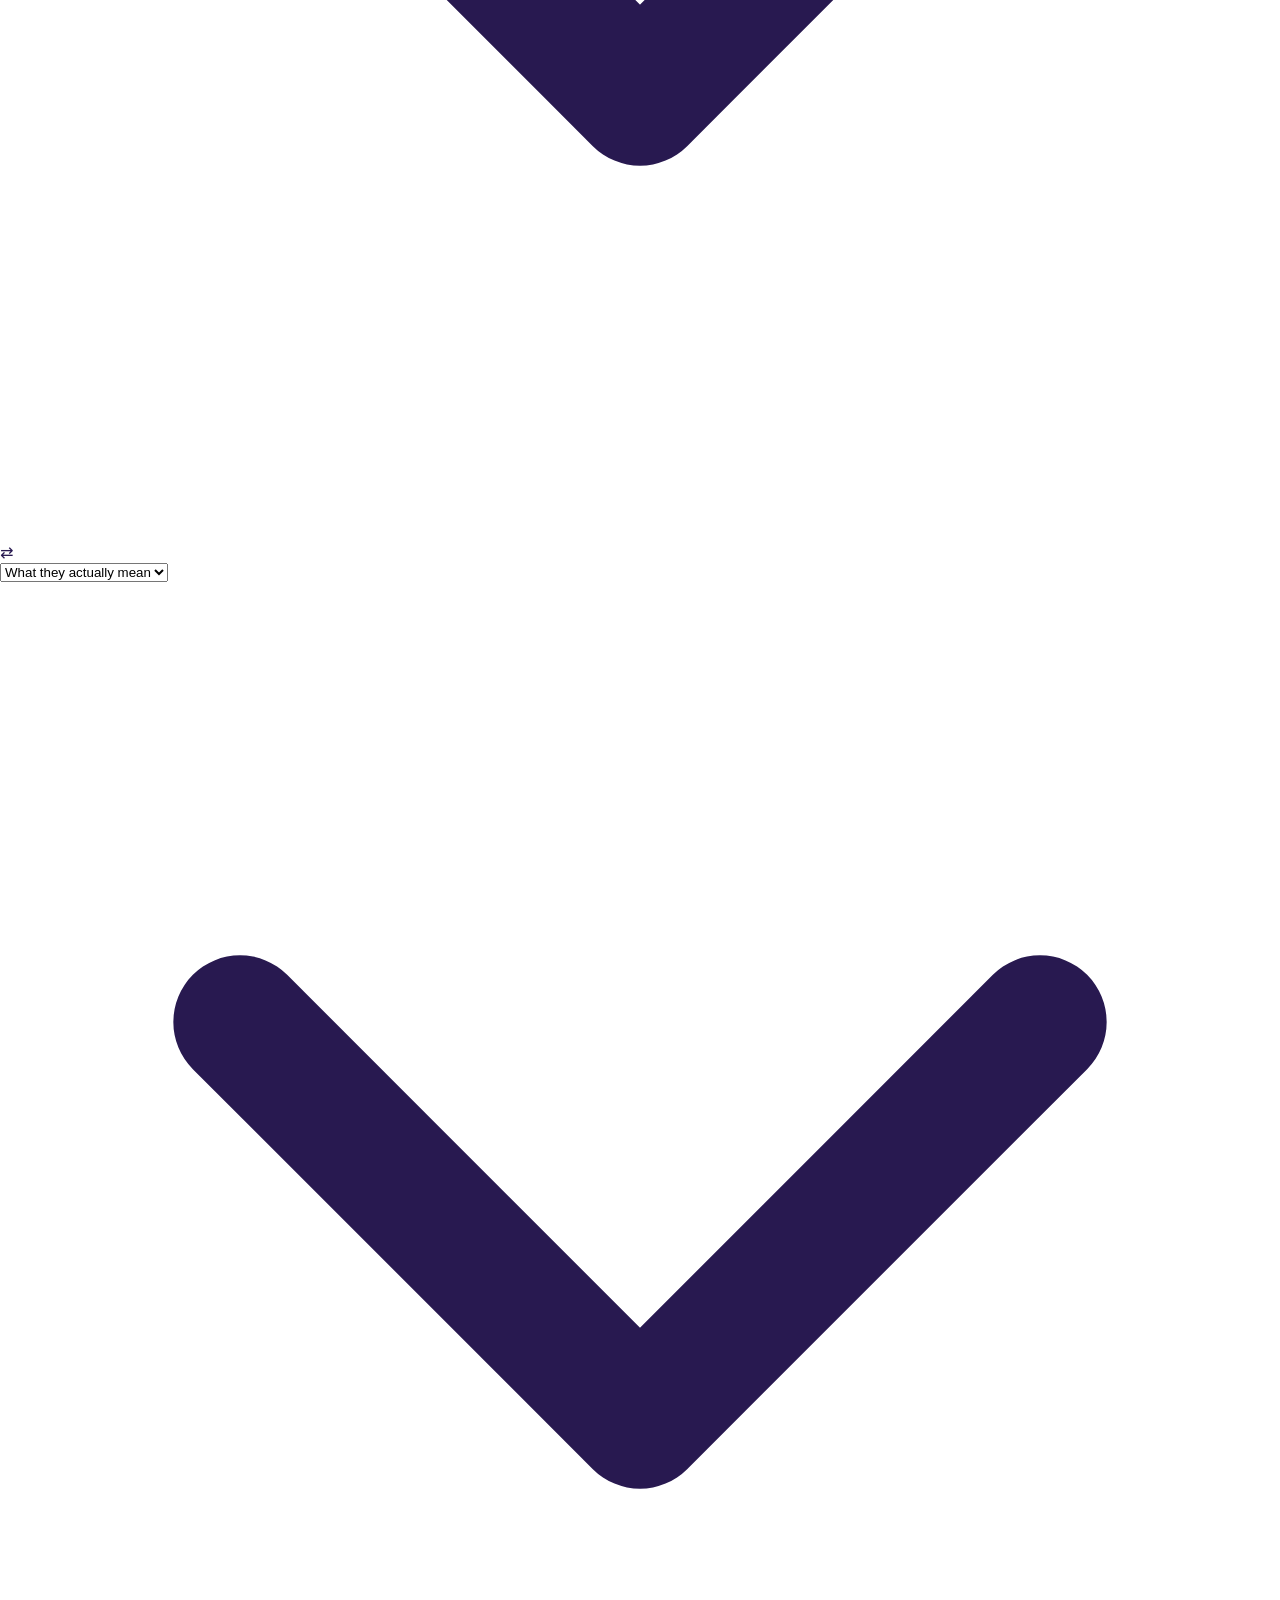
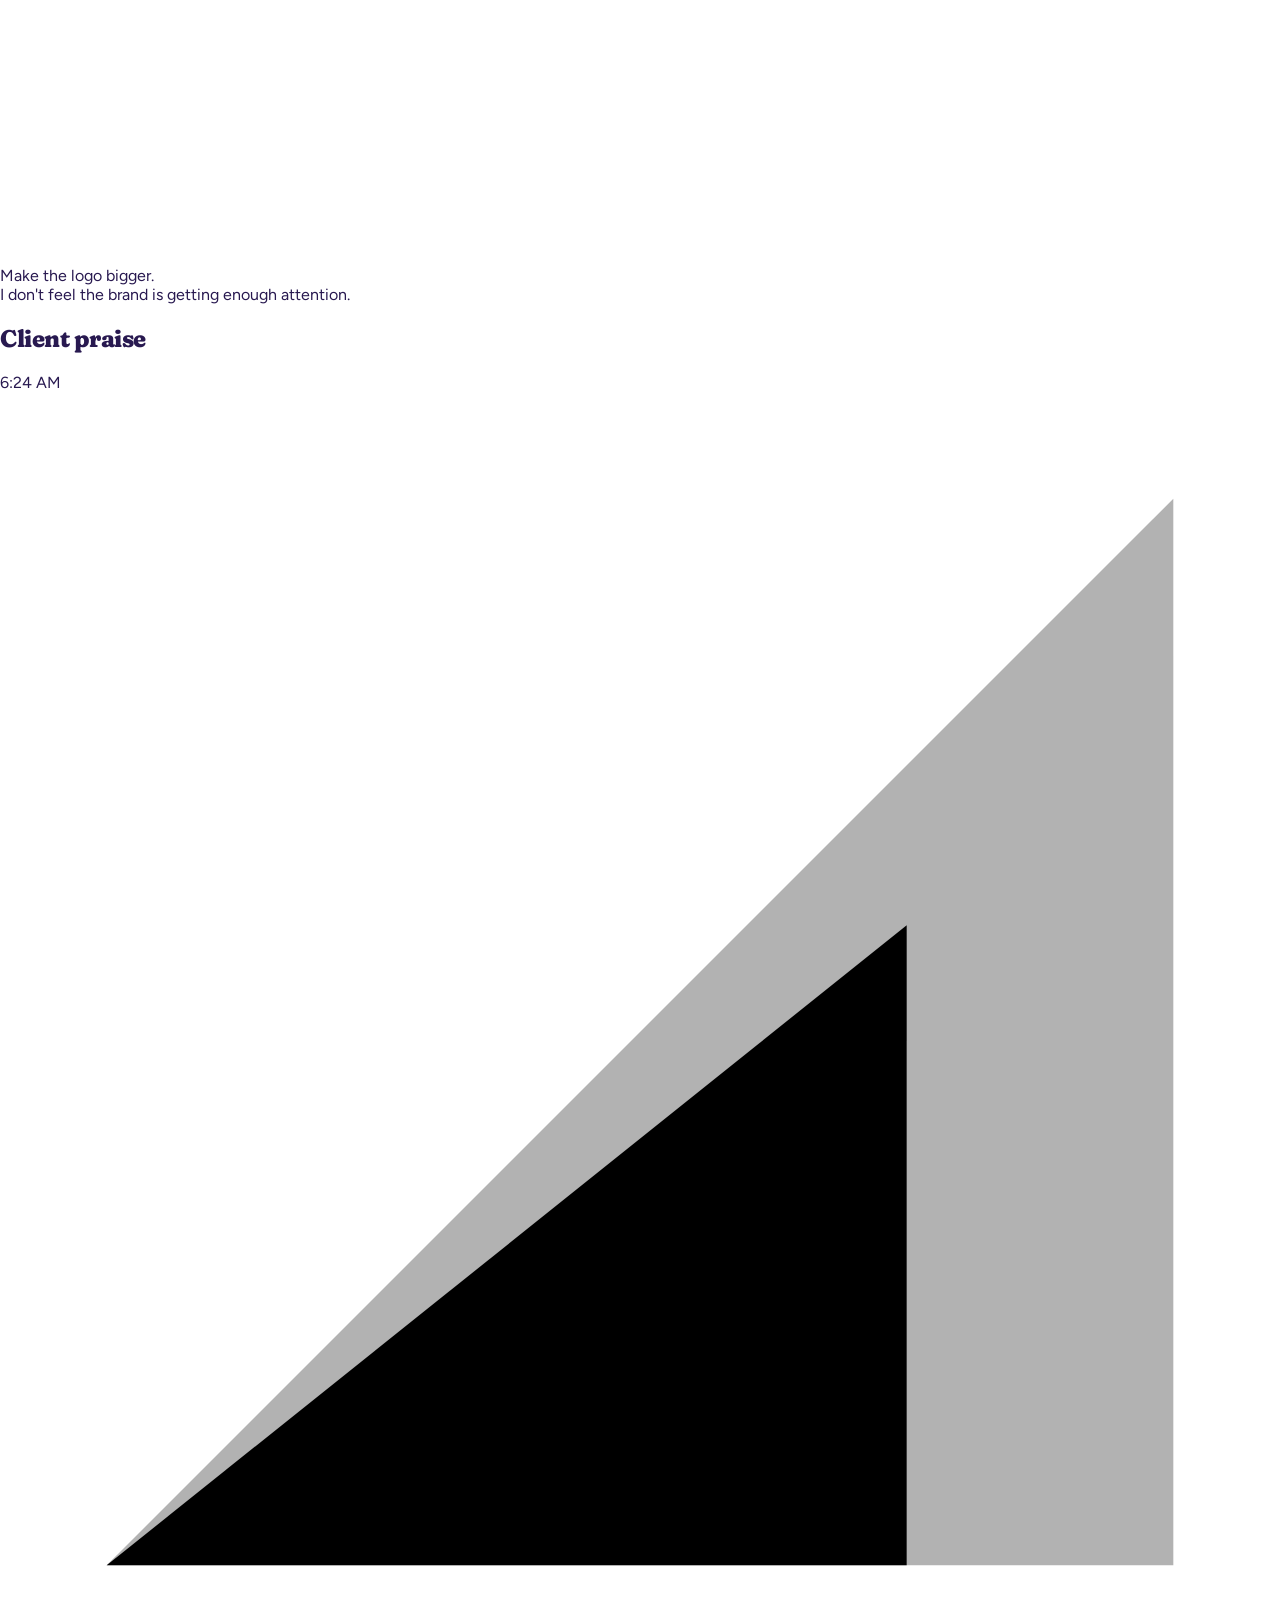
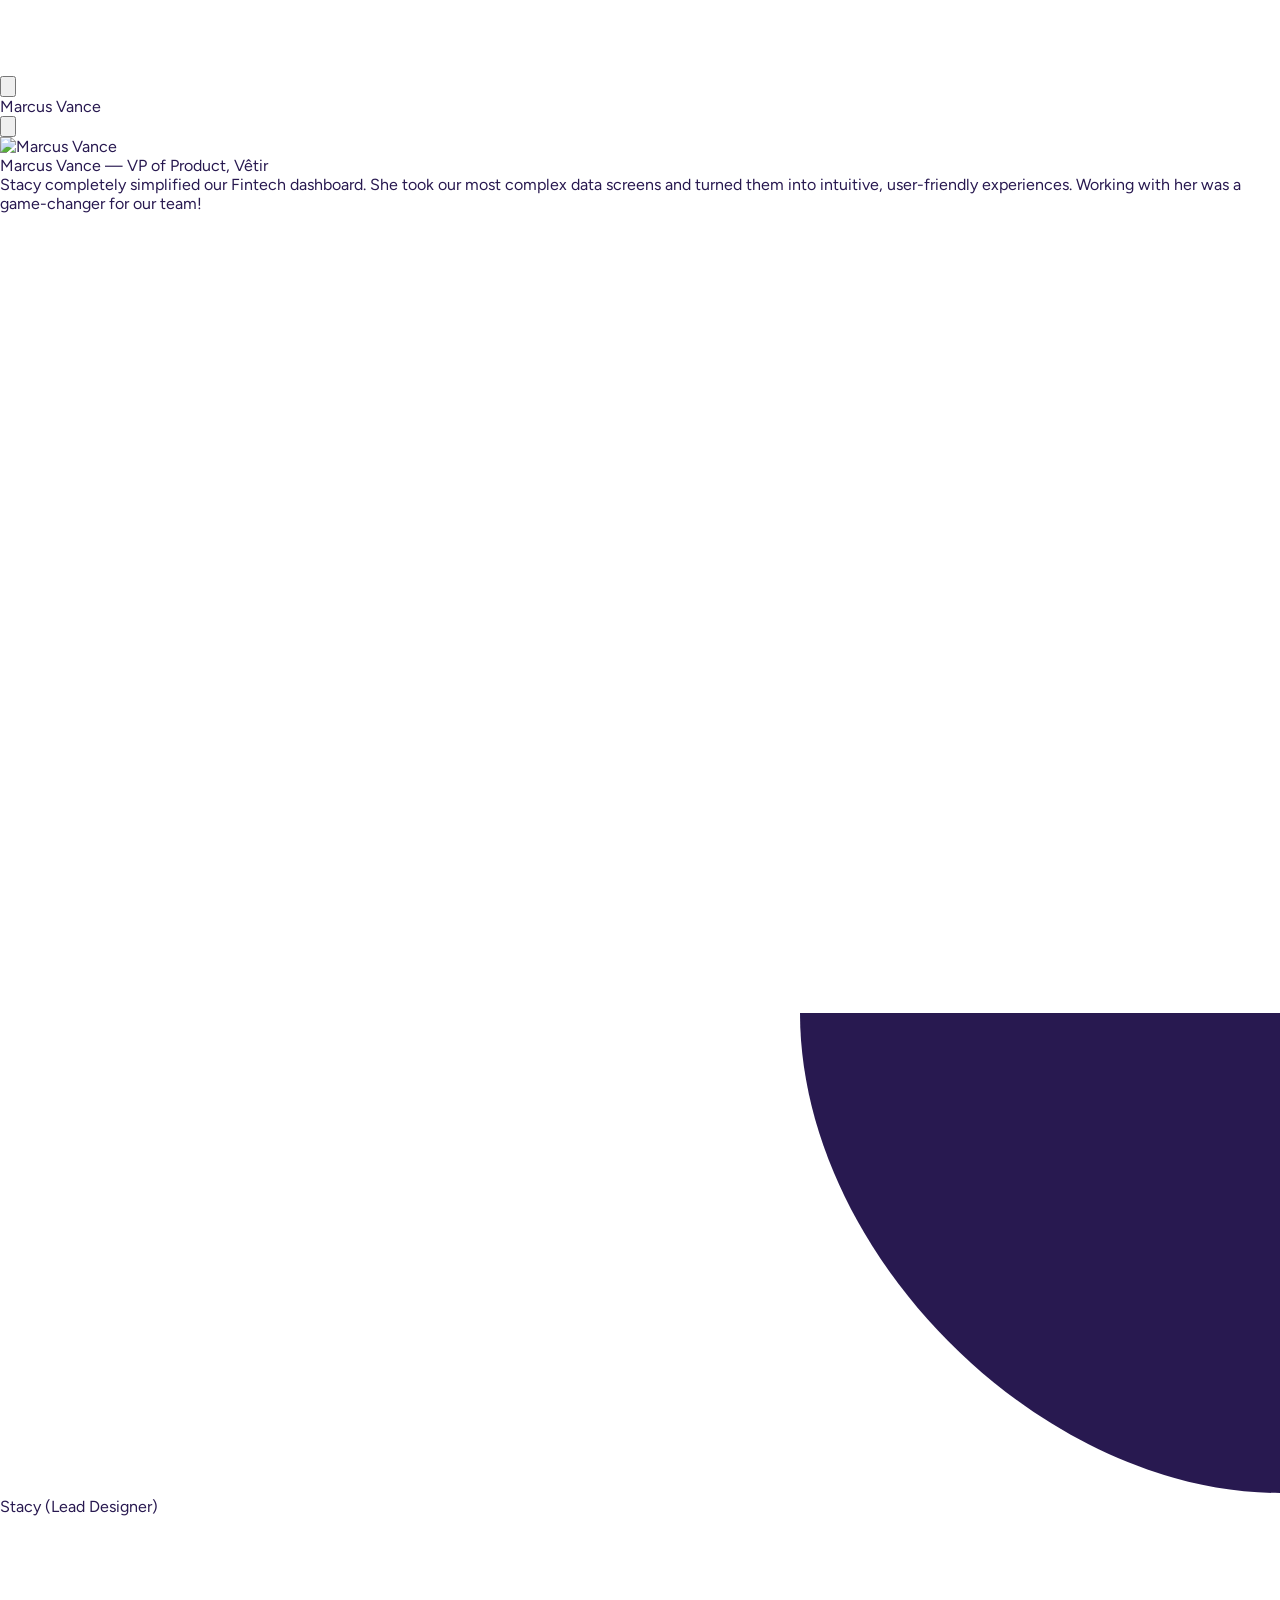
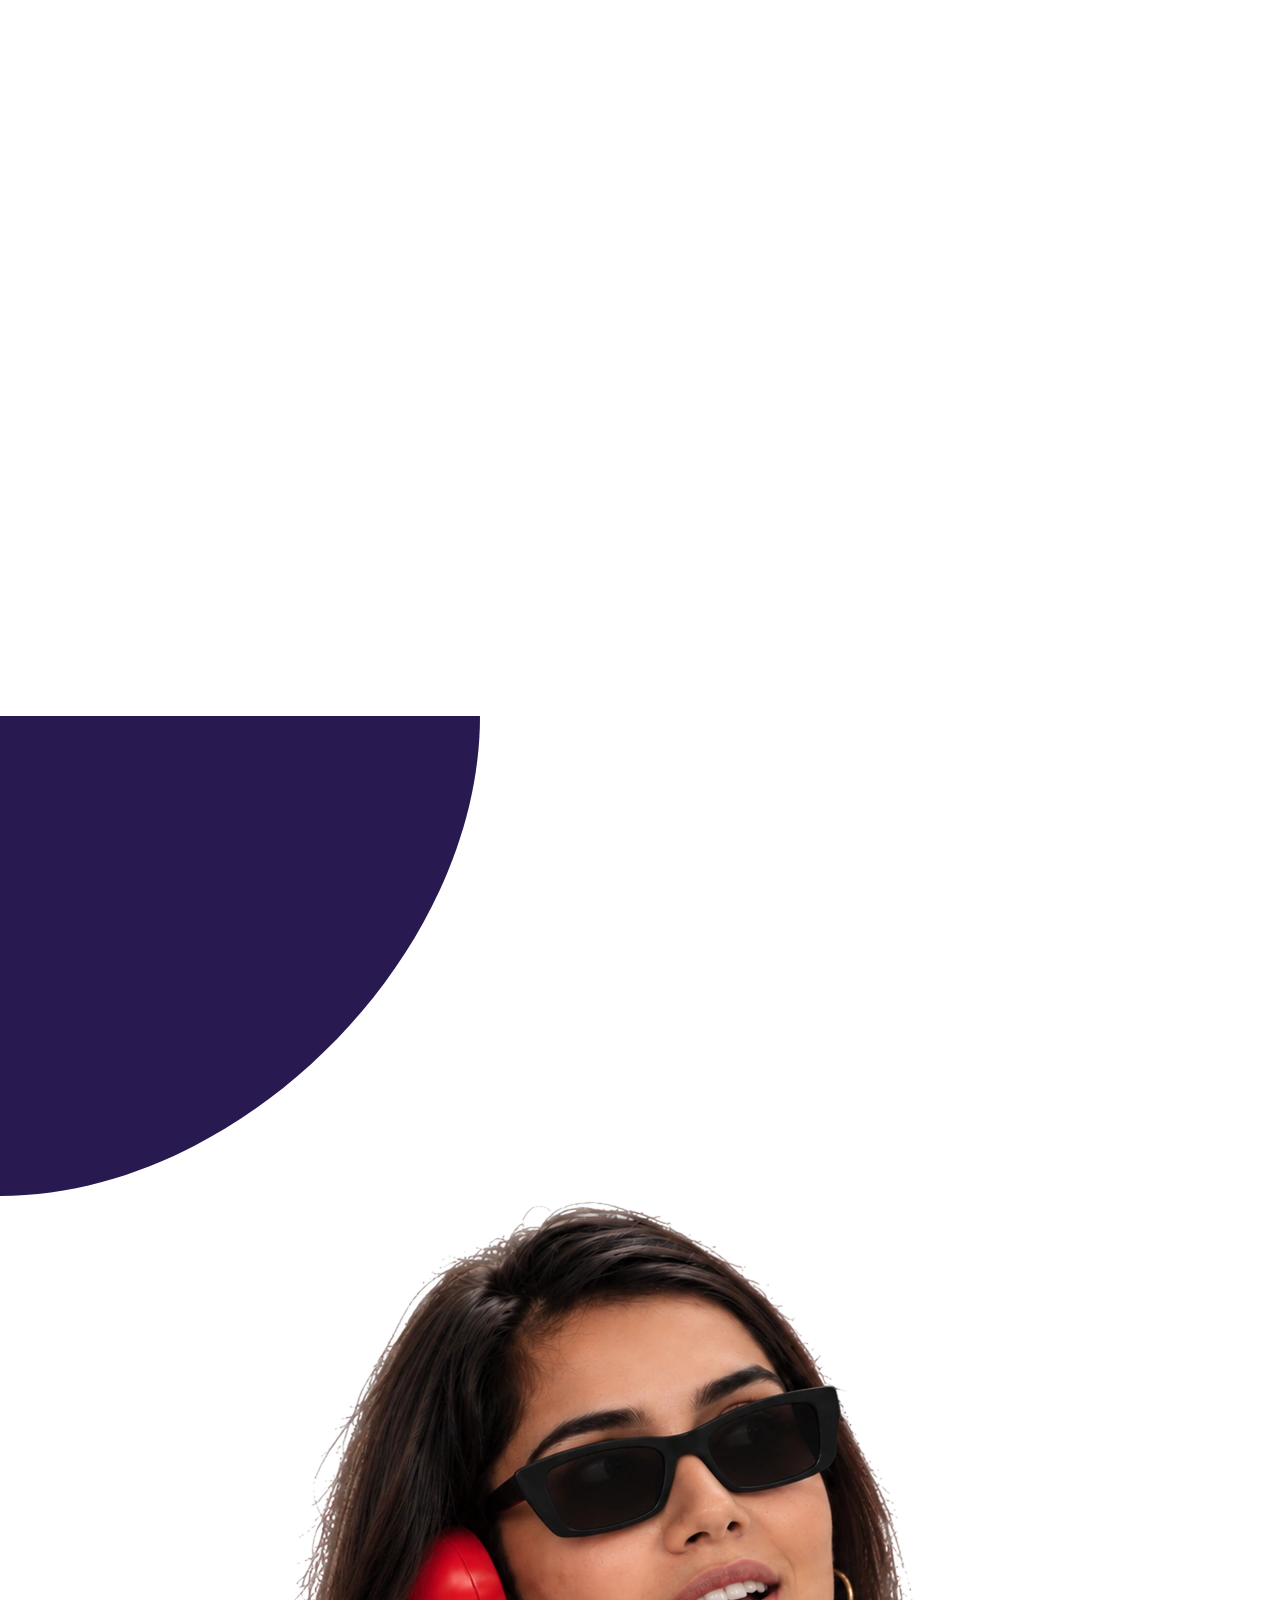
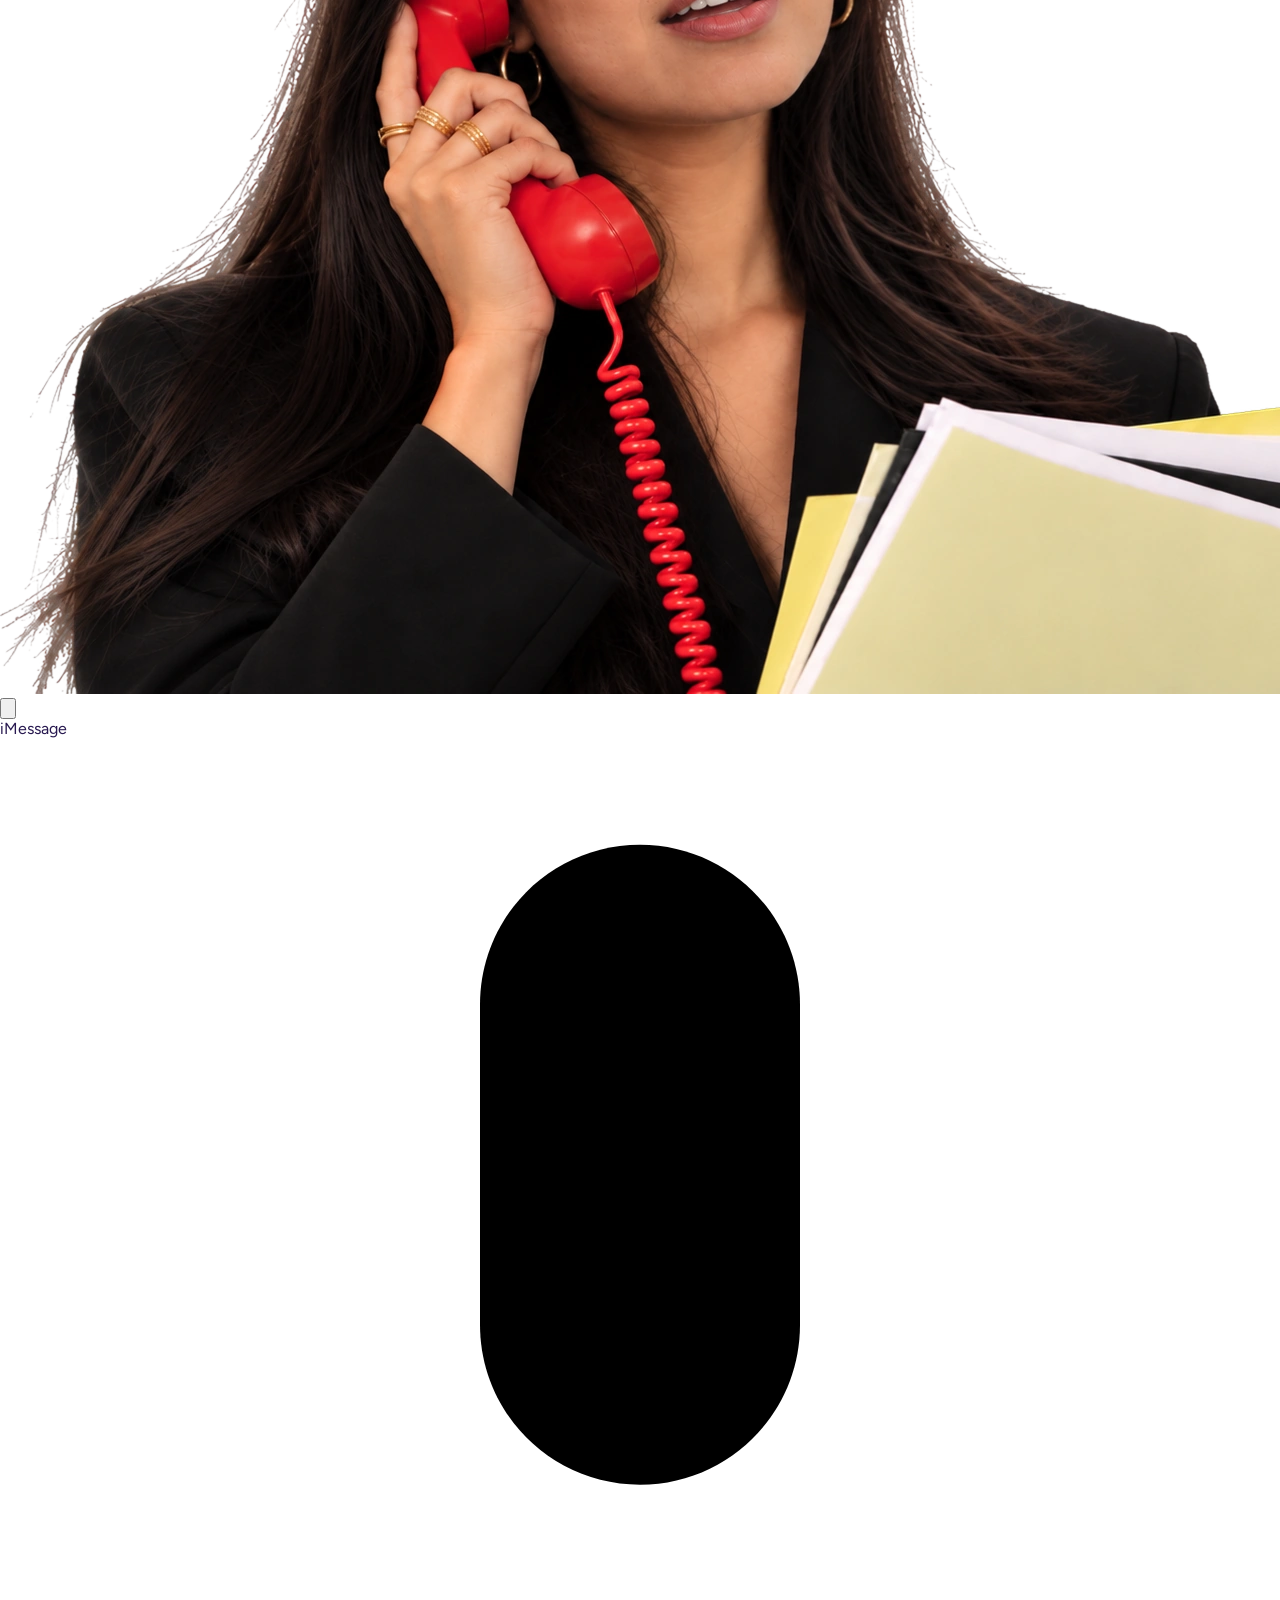
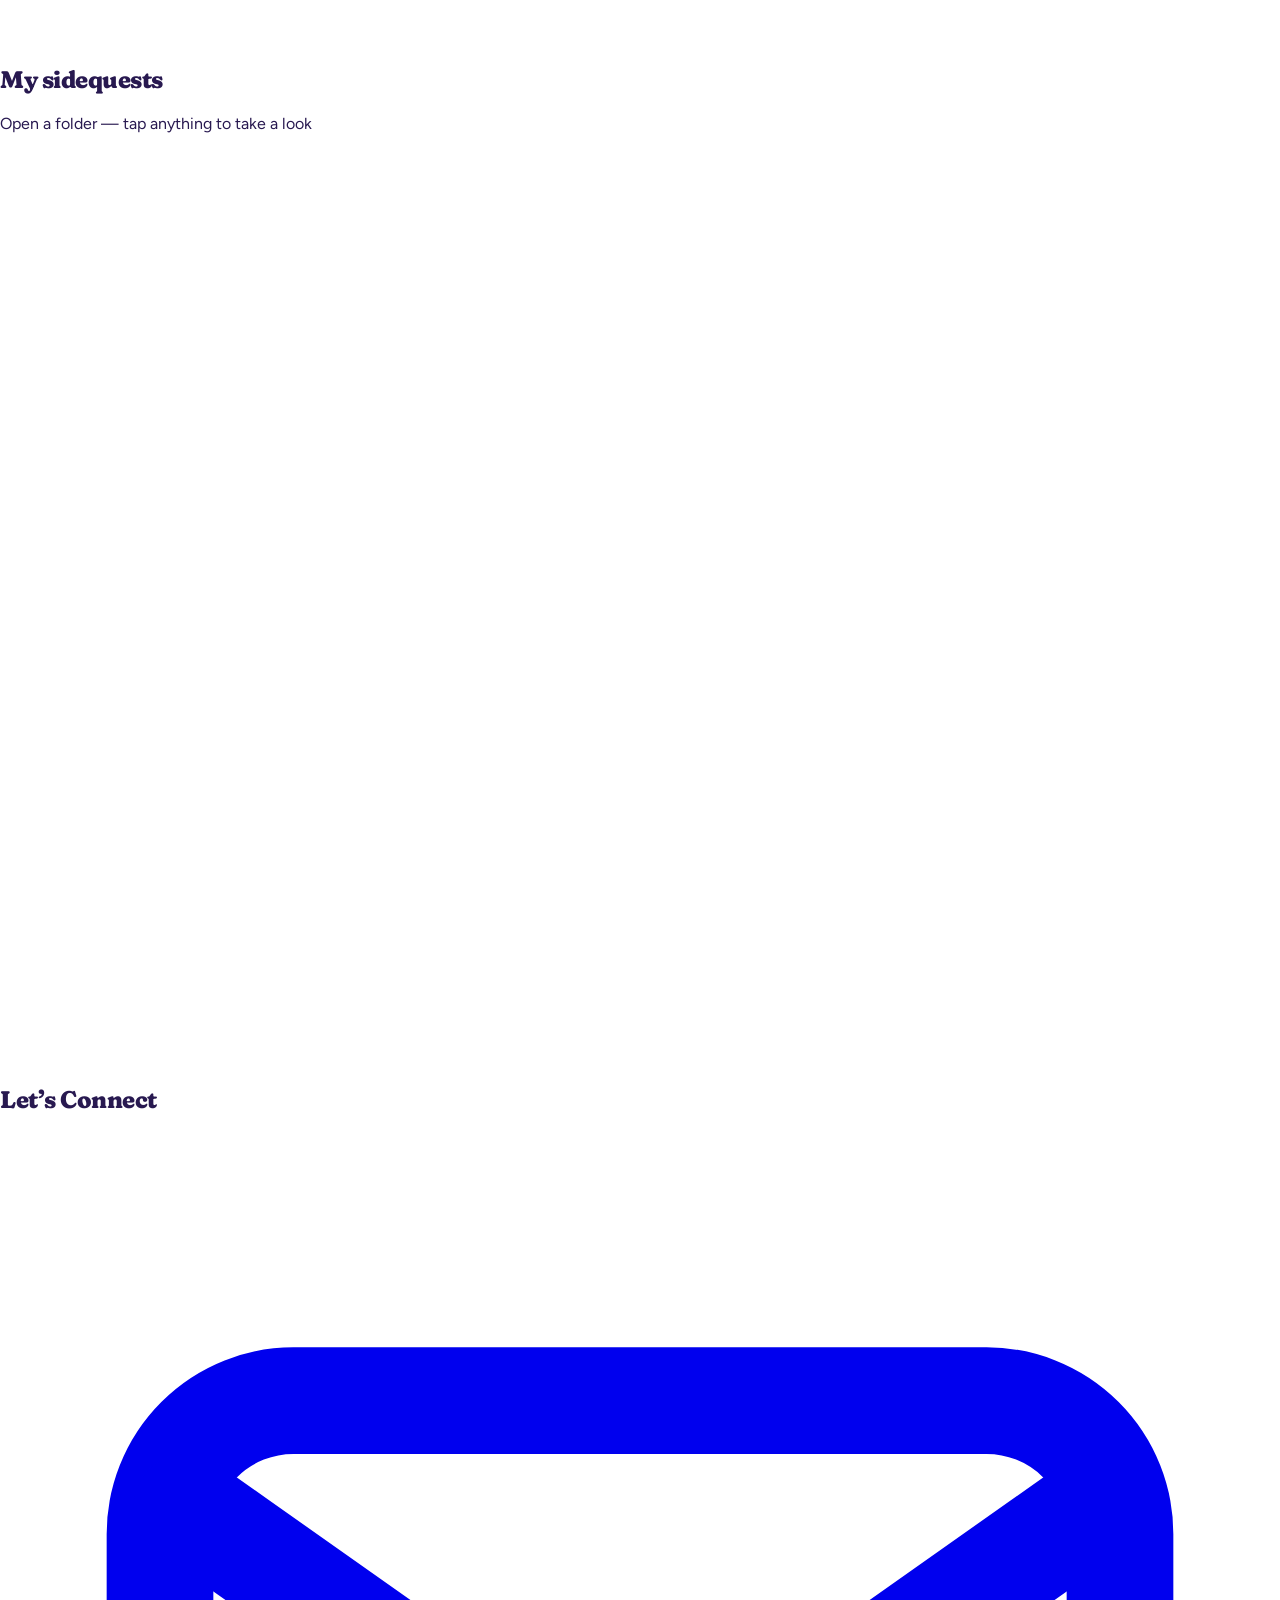
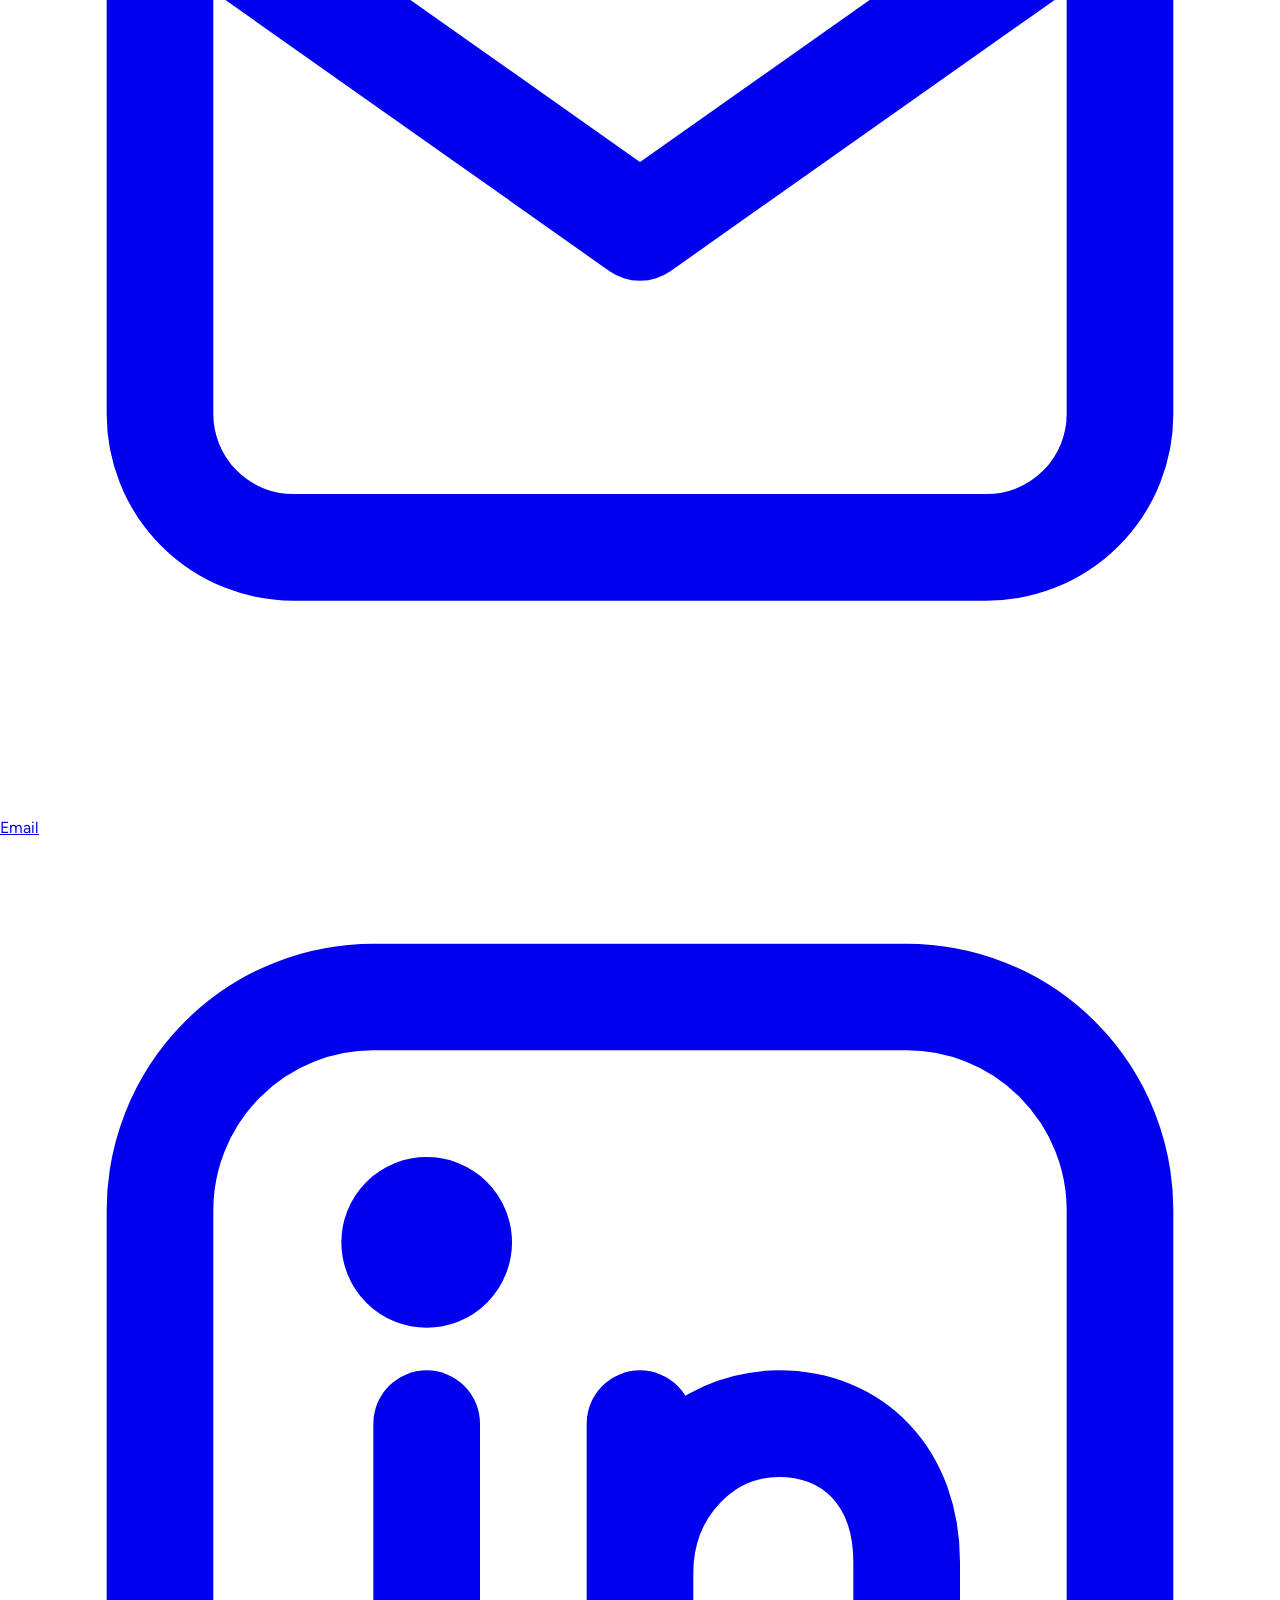
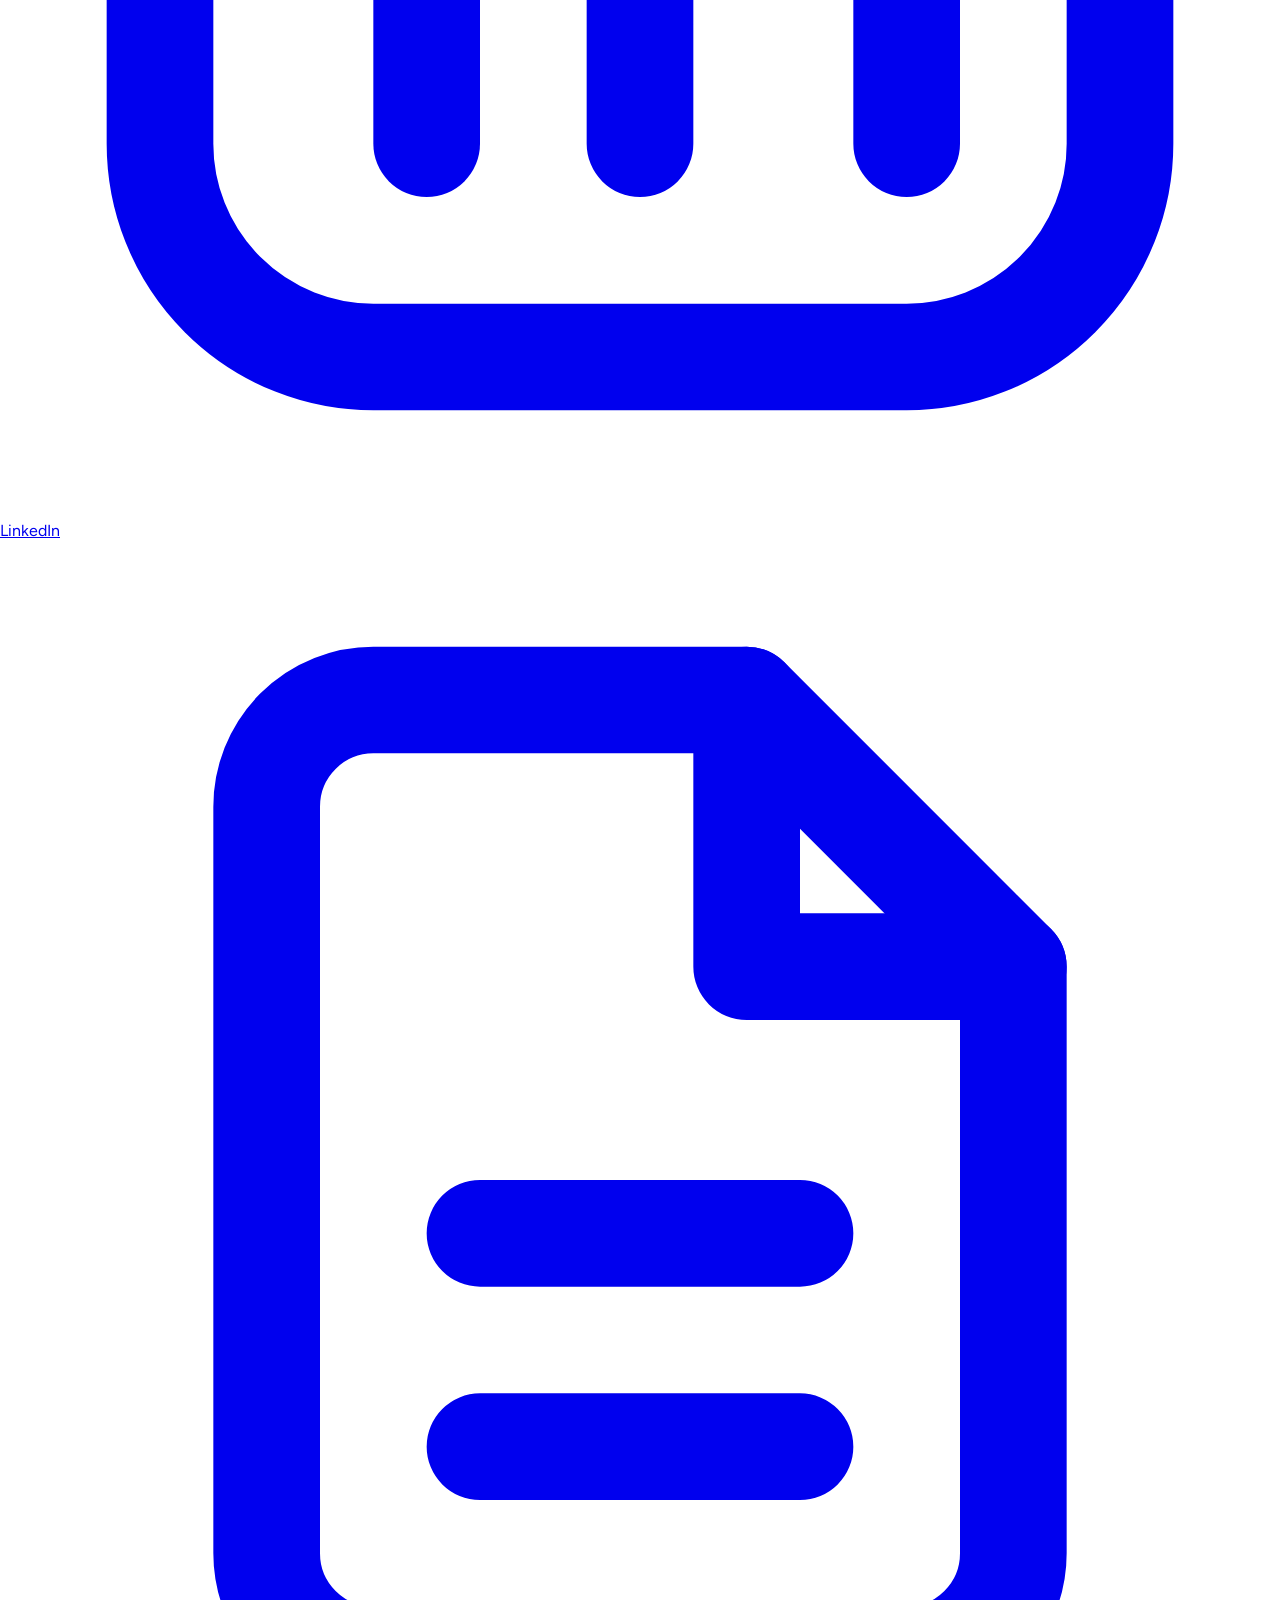
==== commit 67c62a00: "Switch images to WebP, new postcards, intro brand circles, sidequest app popups - All site images ar" ====
--- a/index.html
+++ b/index.html
@@ -657,6 +657,70 @@
       transition: opacity 0.2s ease, scale 0.3s cubic-bezier(0.34, 1.56, 0.64, 1);
       transition-delay: calc(var(--i) * 40ms);
     }
+    /* Brands I've designed for: overlapping logo circles under the bio, bottom
+       right (left on phones), with a tilted mono note. They pop in once the
+       bio has finished typing. */
+    .intro-brands {
+      display: flex;
+      align-items: center;
+      justify-content: flex-end;
+      gap: 22px;
+      margin-top: 56px;
+    }
+    .intro-brands-row {
+      display: flex;
+      list-style: none;
+      margin: 0;
+      padding: 0 0 0 14px;
+    }
+    .brand-dot {
+      position: relative;
+      width: 76px;
+      height: 76px;
+      margin-left: -14px;
+      border-radius: 50%;
+      background: #fff;
+      border: 3px solid #f7f5f0;
+      box-shadow: 0 6px 16px rgba(40, 25, 80, 0.12);
+      display: flex;
+      align-items: center;
+      justify-content: center;
+      opacity: 0;
+      scale: 0.6;
+      transition: opacity 0.3s ease, scale 0.4s cubic-bezier(0.34, 1.56, 0.64, 1), translate 0.25s ease;
+      transition-delay: calc(var(--i) * 80ms), calc(var(--i) * 80ms), 0s;
+    }
+    .brand-dot img {
+      max-width: 66%;   /* clear of the next circle's overlap */
+      max-height: 42%;
+      object-fit: contain;
+    }
+    .brand-dot:hover { translate: 0 -5px; z-index: 1; }
+    .intro-brands-note {
+      font-family: 'Geist Mono', monospace;
+      font-size: 13px;
+      line-height: 1.5;
+      color: rgba(45, 42, 78, 0.75);
+      rotate: -6deg;
+      white-space: nowrap;
+      opacity: 0;
+      transition: opacity 0.5s ease 0.5s;
+    }
+    .intro-brands-note svg {
+      display: block;
+      width: 46px;
+      height: 18px;
+      margin-top: 4px;
+      color: rgba(45, 42, 78, 0.6);
+    }
+    .intro-brands.is-shown .brand-dot { opacity: 1; scale: 1; }
+    .intro-brands.is-shown .intro-brands-note { opacity: 1; }
+    @media (max-width: 767px) {
+      .intro-brands { justify-content: flex-start; gap: 12px; margin-top: 40px; }
+      .brand-dot { width: 54px; height: 54px; margin-left: -10px; }
+      .intro-brands-row { padding-left: 10px; }
+      .intro-brands-note { font-size: 11px; }
+    }
     .intro-inner {
       z-index: 1;
       /* Breathing room after View CV before Selected Work starts to show */
@@ -1288,6 +1352,28 @@
       border-radius: 21px;
       box-shadow: 0 12px 24px rgba(28, 20, 15, 0.18);
     }
+    /* An app's real icon in place of a card (the PNG has its own rounded corners) */
+    .sq-app-img {
+      display: block;
+      width: 132px;
+      height: 132px;
+      filter: drop-shadow(0 14px 22px rgba(28, 20, 15, 0.18));
+    }
+    /* A logo with no icon of its own, set on a white app-icon tile to match */
+    .sq-app-tile {
+      display: flex;
+      align-items: center;
+      justify-content: center;
+      width: 132px;
+      height: 132px;
+      border-radius: 22%;
+      background: #fff;
+      filter: drop-shadow(0 14px 22px rgba(28, 20, 15, 0.18));
+    }
+    .sq-app-tile img {
+      width: 78%;
+      height: auto;
+    }
     .sq-app-icon svg {
       width: 54%;
       height: 54%;
@@ -1449,11 +1535,11 @@
       <section class="intro-section relative px-6 md:px-16 lg:px-24 py-28 md:py-36 overflow-hidden">
         <!-- Brands worked with: stickers shown around the industry chips on hover -->
         <div class="intro-logos" id="intro-logos" aria-label="Brands I've designed for">
-          <div class="logo-tile" style="--i:0; --tilt:-5deg"><img src="img/logosportfolio/trimmed/icici.png" alt="ICICI Bank"></div>
-          <div class="logo-tile" style="--i:1; --tilt:3deg"><img src="img/logosportfolio/trimmed/csb.png" alt="CSB Bank"></div>
-          <div class="logo-tile" style="--i:2; --tilt:-2deg"><img src="img/logosportfolio/trimmed/dishtv.png" alt="Dish TV"></div>
-          <div class="logo-tile" style="--i:3; --tilt:4deg"><img src="img/logosportfolio/trimmed/reliance.png" alt="Reliance Industries"></div>
-          <div class="logo-tile" style="--i:4; --tilt:-4deg"><img src="img/logosportfolio/trimmed/hcltech.png" alt="HCLTech"></div>
+          <div class="logo-tile" style="--i:0; --tilt:-5deg"><img src="img/logosportfolio/trimmed/icici.webp" alt="ICICI Bank"></div>
+          <div class="logo-tile" style="--i:1; --tilt:3deg"><img src="img/logosportfolio/trimmed/csb.webp" alt="CSB Bank"></div>
+          <div class="logo-tile" style="--i:2; --tilt:-2deg"><img src="img/logosportfolio/trimmed/dishtv.webp" alt="Dish TV"></div>
+          <div class="logo-tile" style="--i:3; --tilt:4deg"><img src="img/logosportfolio/trimmed/reliance.webp" alt="Reliance Industries"></div>
+          <div class="logo-tile" style="--i:4; --tilt:-4deg"><img src="img/logosportfolio/trimmed/hcltech.webp" alt="HCLTech"></div>
         </div>
         <div class="intro-inner max-w-6xl mx-auto relative">
 
@@ -1476,6 +1562,21 @@
           Vietnamese coffee, curating my personal
           foodie database on Google Maps, or vibe-coding the next app that’s going to solve one of my first-world problems.<span class="stamped-sticker-wrapper is-pinned" style="top:59%; right:8%;"><img src="img/sticker 5.webp" class="stamped-sticker" alt="Sticker 5"></span>
 
+          </div>
+
+          <!-- Brands I've designed for -->
+          <div class="intro-brands" id="intro-brands">
+            <ul class="intro-brands-row" aria-label="Brands I've designed for">
+              <li class="brand-dot" style="--i:0" title="ICICI Bank"><img src="img/logosportfolio/trimmed/icici.webp" alt="ICICI Bank"></li>
+              <li class="brand-dot" style="--i:1" title="CSB Bank"><img src="img/logosportfolio/trimmed/csb.webp" alt="CSB Bank"></li>
+              <li class="brand-dot" style="--i:2" title="Reliance Industries"><img src="img/logosportfolio/trimmed/reliance.webp" alt="Reliance Industries"></li>
+              <li class="brand-dot" style="--i:3" title="HCLTech"><img src="img/logosportfolio/trimmed/hcltech.webp" alt="HCLTech"></li>
+              <li class="brand-dot" style="--i:4" title="Dish TV"><img src="img/logosportfolio/trimmed/dishtv.webp" alt="Dish TV"></li>
+            </ul>
+            <p class="intro-brands-note" aria-hidden="true">
+              Brands I've<br>designed for
+              <svg viewBox="0 0 46 18" fill="none" stroke="currentColor" stroke-width="1.4" stroke-linecap="round" stroke-linejoin="round"><path d="M44 4 C 32 15, 16 15, 4 9" /><path d="M10 5 L 4 9 L 10 13" /></svg>
+            </p>
           </div>
 
           <!-- View CV: hidden for now (remove "hidden" to bring it back) -->
@@ -1508,7 +1609,7 @@
           <div class="portfolio-track is-stacked sw-in-2" id="portfolio-track">
               <!-- Card 1: Vetir -->
               <div class="portfolio-card is-art font-bio select-none" id="p-card-vetir">
-                <picture><source media="(max-width: 639px)" srcset="img/vetr-postcard-v.webp"><img src="img/vetr-postcard.webp" class="postcard-art-base" alt="Vêtir postcard"></picture>
+                <picture><source media="(max-width: 639px)" srcset="img/Postcard%20mocks/vetr-postcard-v.webp"><img src="img/Postcard%20mocks/vetr-postcard.webp" class="postcard-art-base" alt="Vêtir postcard"></picture>
                 <div class="postcard-art-copy">
                   <div class="postcard-art-eyebrow">Fashion / AI Styling / 01</div>
                   <!-- kept short so it clears the postal stamp, as in the artwork -->
@@ -1536,7 +1637,7 @@
 
               <!-- Card 2: ICICI Bank Website -->
               <div class="portfolio-card is-art font-bio select-none" id="p-card-0">
-                <picture><source media="(max-width: 639px)" srcset="img/icici-postcard-v.webp"><img src="img/icici-postcard.webp" class="postcard-art-base" alt="ICICI Bank Website postcard"></picture>
+                <picture><source media="(max-width: 639px)" srcset="img/Postcard%20mocks/icici-postcard-v.webp"><img src="img/Postcard%20mocks/icici-postcard.webp" class="postcard-art-base" alt="ICICI Bank Website postcard"></picture>
                 <div class="postcard-art-copy">
                   <div class="postcard-art-eyebrow">Banking / Web Revamp / 02</div>
                   <!-- kept short so it clears the postal stamp, as in the artwork -->
@@ -1562,9 +1663,9 @@
                 </div>
               </div>
 
-              <!-- Card 3: CSB Bank App (default postcard artwork; its photo frame is left empty) -->
+              <!-- Card 3: CSB Bank App -->
               <div class="portfolio-card is-art font-bio select-none" id="p-card-1">
-                <picture><source media="(max-width: 639px)" srcset="img/Postcard%20default-v.webp"><img src="img/Postcard default.webp" class="postcard-art-base" alt="CSB Bank App postcard"></picture>
+                <picture><source media="(max-width: 639px)" srcset="img/Postcard%20mocks/csb-postcard-v.webp"><img src="img/Postcard%20mocks/csb-postcard.webp" class="postcard-art-base" alt="CSB Bank App postcard"></picture>
                 <div class="postcard-art-copy">
                   <div class="postcard-art-eyebrow">Mobile Banking / App / 03</div>
                   <div class="postcard-art-rule" style="margin-top:0.7em; width:44%;"></div>
@@ -1588,9 +1689,9 @@
                 </div>
               </div>
 
-              <!-- Card 4: Fincare Bank Website (default postcard artwork; its photo frame is left empty) -->
+              <!-- Card 4: Fincare Bank Website -->
               <div class="portfolio-card is-art font-bio select-none" id="p-card-2">
-                <picture><source media="(max-width: 639px)" srcset="img/Postcard%20default-v.webp"><img src="img/Postcard default.webp" class="postcard-art-base" alt="Fincare Bank Website postcard"></picture>
+                <picture><source media="(max-width: 639px)" srcset="img/Postcard%20mocks/fincare-postcard-v.webp"><img src="img/Postcard%20mocks/fincare-postcard.webp" class="postcard-art-base" alt="Fincare Bank Website postcard"></picture>
                 <div class="postcard-art-copy">
                   <div class="postcard-art-eyebrow">Financial Services / Web / 04</div>
                   <div class="postcard-art-rule" style="margin-top:0.7em; width:44%;"></div>
@@ -1616,7 +1717,7 @@
 
               <!-- Card 5: HCLTech Employee Portal (default postcard artwork; its photo frame is left empty) -->
               <div class="portfolio-card is-art font-bio select-none" id="p-card-3">
-                <picture><source media="(max-width: 639px)" srcset="img/Postcard%20default-v.webp"><img src="img/Postcard default.webp" class="postcard-art-base" alt="HCLTech Portal postcard"></picture>
+                <picture><source media="(max-width: 639px)" srcset="img/Postcard%20mocks/Postcard%20default-v.webp"><img src="img/Postcard%20mocks/Postcard%20default.webp" class="postcard-art-base" alt="HCLTech Portal postcard"></picture>
                 <div class="postcard-art-copy">
                   <div class="postcard-art-eyebrow">Corporate Intranet / Portal / 05</div>
                   <div class="postcard-art-rule" style="margin-top:0.7em; width:44%;"></div>
@@ -1637,7 +1738,7 @@
 
               <!-- Card 6: Reliance Careers Website (default postcard artwork; its photo frame is left empty) -->
               <div class="portfolio-card is-art font-bio select-none" id="p-card-4">
-                <picture><source media="(max-width: 639px)" srcset="img/Postcard%20default-v.webp"><img src="img/Postcard default.webp" class="postcard-art-base" alt="Reliance Careers postcard"></picture>
+                <picture><source media="(max-width: 639px)" srcset="img/Postcard%20mocks/Postcard%20default-v.webp"><img src="img/Postcard%20mocks/Postcard%20default.webp" class="postcard-art-base" alt="Reliance Careers postcard"></picture>
                 <div class="postcard-art-copy">
                   <div class="postcard-art-eyebrow">Careers Website / Portal / 06</div>
                   <div class="postcard-art-rule" style="margin-top:0.7em; width:44%;"></div>
@@ -1658,7 +1759,7 @@
 
               <!-- Card 7: Edelweiss Alternative Assets Website (default postcard artwork; its photo frame is left empty) -->
               <div class="portfolio-card is-art font-bio select-none" id="p-card-5">
-                <picture><source media="(max-width: 639px)" srcset="img/Postcard%20default-v.webp"><img src="img/Postcard default.webp" class="postcard-art-base" alt="Edelweiss Assets postcard"></picture>
+                <picture><source media="(max-width: 639px)" srcset="img/Postcard%20mocks/Postcard%20default-v.webp"><img src="img/Postcard%20mocks/Postcard%20default.webp" class="postcard-art-base" alt="Edelweiss Assets postcard"></picture>
                 <div class="postcard-art-copy">
                   <div class="postcard-art-eyebrow">Alternative Assets / Web / 07</div>
                   <div class="postcard-art-rule" style="margin-top:0.7em; width:44%;"></div>
@@ -1801,7 +1902,7 @@
 
       <!-- Testimonials / Chat Section -->
       <!-- Client praise: hidden for now (remove "hidden" to bring it back) -->
-      <section id="chat-section" class="hidden text-[#281950] pt-20 pb-0 px-6 md:px-12 w-full select-none flex flex-col items-center justify-center relative overflow-hidden" data-bg="img/testback.png" style="background-size: cover; background-position: center; background-repeat: no-repeat;">
+      <section id="chat-section" class="hidden text-[#281950] pt-20 pb-0 px-6 md:px-12 w-full select-none flex flex-col items-center justify-center relative overflow-hidden" data-bg="img/testback.webp" style="background-size: cover; background-position: center; background-repeat: no-repeat;">
         
         <!-- Header -->
         <div class="text-center mb-4 select-none flex flex-col items-center">
@@ -1959,21 +2060,11 @@
         <!-- Card layer spans both sections so the cards can travel between them -->
         <div id="sq-cards" class="sq-cards-layer">
 
-          <!-- Scattered cards -->
-
-
-          <button type="button" class="sq-card"
-            data-x0="89" data-y0="13" data-r0="5" data-s0="1"
-            data-x1="80" data-y1="6"  data-r1="7"  data-s1="0.58"
-            data-sq-title="Desiw" data-sq-tag="desiw.app" data-sq-gradient="from-cyan-100 to-emerald-50">
-            <span class="sq-card-inner"><span class="sq-card-img bg-gradient-to-br from-cyan-100 to-emerald-50"></span></span>
-            <span class="sq-card-label">desiw.app</span>
-          </button>
 
 
           <!-- Shortcut tiles - hrefs are placeholders, add the real URLs later -->
           <a href="https://pin.it/ttEL3jqrv" target="_blank" rel="noopener noreferrer" class="sq-card" data-sq-link
-            data-x0="26" data-y0="88" data-r0="-4" data-s0="1"
+            data-x0="30" data-y0="82" data-r0="0" data-s0="1"
             data-x1="9"  data-y1="40" data-r1="-6" data-s1="0.32">
             <span class="sq-card-inner">
               <span class="sq-app-icon" style="background:#E60023;">
@@ -1987,7 +2078,7 @@
           </a>
 
           <a href="#" target="_blank" rel="noopener noreferrer" class="sq-card" data-sq-link
-            data-x0="44" data-y0="90" data-r0="3" data-s0="1"
+            data-x0="50" data-y0="82" data-r0="0" data-s0="1"
             data-x1="91" data-y1="36" data-r1="5" data-s1="0.32">
             <span class="sq-card-inner">
               <span class="sq-app-icon" style="background:#EA4C89;">
@@ -2003,7 +2094,7 @@
           </a>
 
           <a href="#" target="_blank" rel="noopener noreferrer" class="sq-card" data-sq-link
-            data-x0="62" data-y0="87" data-r0="-3" data-s0="1"
+            data-x0="70" data-y0="82" data-r0="0" data-s0="1"
             data-x1="40" data-y1="6" data-r1="4" data-s1="0.30">
             <span class="sq-card-inner">
               <span class="sq-app-icon" style="background:#2d2a4e;">
@@ -2020,7 +2111,7 @@
 
           <!-- Folder: My Apps -->
           <button type="button" class="sq-card" data-sq-folder="my-apps"
-            data-x0="32" data-y0="48" data-r0="0" data-s0="1"
+            data-x0="30" data-y0="50" data-r0="0" data-s0="1"
             data-x1="14" data-y1="30" data-r1="8"  data-s1="0.40">
             <span class="sq-card-inner"><span class="sq-folder-icon"></span></span>
             <span class="sq-folder-label">My Apps</span>
@@ -2029,26 +2120,32 @@
           <!-- Three cards fan left, centre-top (fan 4) and right -->
           <button type="button" class="sq-card" data-fan="0" data-sq-parent="my-apps"
             data-x1="38" data-y1="14" data-r1="6"  data-s1="0.43"
-            data-sq-title="Detour" data-sq-tag="my-apps / detour" data-sq-gradient="from-sky-100 to-blue-50">
-            <span class="sq-card-inner"><span class="sq-card-img bg-gradient-to-br from-sky-100 to-blue-50"></span></span>
+            data-sq-title="Detour" data-sq-tag="my-apps / detour" data-sq-gradient="from-sky-100 to-blue-50"
+            data-sq-desc="Discover top places, local dishes, restaurants and unique activities anywhere in the world. Built with Gemini AI."
+            data-sq-image="img/sidequests/detour.webp" data-sq-href="https://evasd560.github.io/Travel_Itinerary/" data-sq-cta="Plan your next trip">
+            <span class="sq-card-inner"><img src="img/DetourAppIcon.webp" class="sq-app-img" alt="Detour app icon"></span>
             <span class="sq-card-label">Detour</span>
           </button>
           <button type="button" class="sq-card" data-fan="4" data-sq-parent="my-apps"
             data-x1="43" data-y1="25" data-r1="-8" data-s1="0.20"
-            data-sq-title="Desi Wordle" data-sq-tag="my-apps / desi wordle" data-sq-gradient="from-amber-100 to-rose-50">
-            <span class="sq-card-inner"><span class="sq-card-img bg-gradient-to-br from-amber-100 to-rose-50"></span></span>
+            data-sq-title="Desi Wordle" data-sq-tag="my-apps / desi wordle" data-sq-gradient="from-amber-100 to-rose-50"
+            data-sq-desc="A daily desi word game. Guess the word in 6 tries."
+            data-sq-image="img/sidequests/desiwordle.webp" data-sq-href="https://desi-wordle.vercel.app/" data-sq-cta="Play today's word">
+            <span class="sq-card-inner"><img src="img/DesiWordleAppIcon.webp" class="sq-app-img" alt="Desi Wordle app icon"></span>
             <span class="sq-card-label">Desi Wordle</span>
           </button>
           <button type="button" class="sq-card" data-fan="3" data-sq-parent="my-apps"
             data-x1="26" data-y1="22" data-r1="-10" data-s1="0.30"
-            data-sq-title="BiliG" data-sq-tag="my-apps / bilig" data-sq-gradient="from-emerald-100 to-teal-50">
-            <span class="sq-card-inner"><span class="sq-card-img bg-gradient-to-br from-emerald-100 to-teal-50"></span></span>
+            data-sq-title="BiliG" data-sq-tag="my-apps / bilig" data-sq-gradient="from-emerald-100 to-teal-50"
+            data-sq-desc="A language diary."
+            data-sq-image="img/sidequests/bilig.webp" data-sq-href="https://evasd560.github.io/BiliG/" data-sq-cta="Learn the word of the day">
+            <span class="sq-card-inner"><span class="sq-app-tile"><img src="img/BiliGAppIcon.webp" alt="BiliG logo"></span></span>
             <span class="sq-card-label">BiliG</span>
           </button>
 
           <!-- Folder: POCs -->
           <button type="button" class="sq-card" data-sq-folder="pocs"
-            data-x0="67" data-y0="62" data-r0="0" data-s0="1"
+            data-x0="70" data-y0="50" data-r0="0" data-s0="1"
             data-x1="88" data-y1="31" data-r1="-6" data-s1="0.39">
             <span class="sq-card-inner"><span class="sq-folder-icon"></span></span>
             <span class="sq-folder-label">POCs</span>
@@ -2095,7 +2192,12 @@
           <div class="p-6">
             <p id="sidequest-modal-tag" class="font-mono text-xs uppercase tracking-widest text-[#1c1c1a]/40 mb-1">sbm.bank</p>
             <h3 id="sidequest-modal-title" class="font-serif-display text-2xl text-[#281950]">Concept</h3>
-            <p class="text-sm text-[#1c1c1a]/60 mt-2 leading-relaxed">Placeholder preview — swap this image (and this text) for the real project shot whenever it's ready.</p>
+            <p id="sidequest-modal-desc" class="text-sm text-[#1c1c1a]/60 mt-2 leading-relaxed">Placeholder preview — swap this image (and this text) for the real project shot whenever it's ready.</p>
+            <!-- Shown for cards with a live link (data-sq-href / data-sq-cta) -->
+            <a id="sidequest-modal-cta" href="#" target="_blank" rel="noopener noreferrer"
+              class="hidden mt-5 inline-flex items-center gap-2 rounded-full bg-[#281950] text-white px-5 py-2.5 text-sm font-semibold hover:bg-[#3a2a6e] transition-colors">
+              <span id="sidequest-modal-cta-label">Open</span><span aria-hidden="true">&rarr;</span>
+            </a>
           </div>
         </div>
       </div>
@@ -2115,16 +2217,19 @@
             <div class="mt-10 flex flex-wrap items-center justify-center gap-4">
               <a href="mailto:stacydias005@gmail.com"
                 class="inline-flex items-center gap-2 rounded-full border-2 border-[#ffabd2] text-[#ffabd2] hover:bg-[#ffabd2] hover:text-[#281950] px-7 py-3 font-bio text-xs font-semibold tracking-[0.15em] uppercase antialiased transition-colors">
+                <svg class="w-4 h-4 shrink-0" viewBox="0 0 24 24" fill="none" stroke="currentColor" stroke-width="2" stroke-linecap="round" stroke-linejoin="round" aria-hidden="true"><rect x="3" y="5" width="18" height="14" rx="2.5"/><path d="M3.5 7l8.5 6 8.5-6"/></svg>
                 Email
               </a>
               <a href="https://www.linkedin.com/in/stacyevadias/" target="_blank" rel="noopener noreferrer"
                 class="inline-flex items-center gap-2 rounded-full border-2 border-[#ffabd2] text-[#ffabd2] hover:bg-[#ffabd2] hover:text-[#281950] px-7 py-3 font-bio text-xs font-semibold tracking-[0.15em] uppercase antialiased transition-colors">
-                LinkedIn <span aria-hidden="true">↗&#xFE0E;</span>
+                <svg class="w-4 h-4 shrink-0" viewBox="0 0 24 24" fill="none" stroke="currentColor" stroke-width="2" stroke-linecap="round" stroke-linejoin="round" aria-hidden="true"><rect x="3" y="3" width="18" height="18" rx="4"/><path d="M8 11v6"/><circle cx="8" cy="7.6" r="0.6" fill="currentColor"/><path d="M12 17v-6m0 2.8c0-1.6 1.2-2.8 2.6-2.8s2.4 1 2.4 2.6V17"/></svg>
+                LinkedIn
               </a>
               <!-- TODO: replace # with your resume URL -->
               <a href="#" target="_blank" rel="noopener noreferrer"
                 class="inline-flex items-center gap-2 rounded-full border-2 border-[#ffabd2] text-[#ffabd2] hover:bg-[#ffabd2] hover:text-[#281950] px-7 py-3 font-bio text-xs font-semibold tracking-[0.15em] uppercase antialiased transition-colors">
-                Resume <span aria-hidden="true">↗&#xFE0E;</span>
+                <svg class="w-4 h-4 shrink-0" viewBox="0 0 24 24" fill="none" stroke="currentColor" stroke-width="2" stroke-linecap="round" stroke-linejoin="round" aria-hidden="true"><path d="M14 3H7a2 2 0 0 0-2 2v14a2 2 0 0 0 2 2h10a2 2 0 0 0 2-2V8z"/><path d="M14 3v5h5"/><path d="M9 13h6M9 17h6"/></svg>
+                Resume
               </a>
             </div>
           </div>
@@ -2172,13 +2277,13 @@
         <!-- Sized to the frame's screen cut-out (measured from PhonePlayer.png) -->
         <div id="phone-game-screen" class="phone-open-part absolute z-30 overflow-hidden bg-[#E4D3AC] pointer-events-auto"
              style="left: 33.32%; top: 13.17%; width: 33.64%; height: 25.77%; border-radius: 2px;">
-          <iframe id="phone-game-frame" title="Desi Wordle" data-src="https://evasd560.github.io/desiwordle/"
+          <iframe id="phone-game-frame" title="Desi Wordle" data-src="https://desi-wordle.vercel.app/"
                   class="absolute top-0 left-0 border-0 origin-top-left" style="width: 360px;"></iframe>
           <!-- Boot screen: a soft glow with "Play" for 1.4s each time the phone opens,
                then it fades to reveal the game (which loads underneath meanwhile) -->
           <div id="phone-boot" class="phone-boot" aria-hidden="true"><span>Play</span></div>
           <!-- Tapping the screen opens the game in a new tab -->
-          <a href="https://evasd560.github.io/desiwordle/" target="_blank" rel="noopener noreferrer"
+          <a href="https://desi-wordle.vercel.app/" target="_blank" rel="noopener noreferrer"
              class="phone-game-link" aria-label="Play Desi Wordle (opens in a new tab)"></a>
         </div>
 
@@ -2439,6 +2544,7 @@
             const sticker = w.querySelector('.stamped-sticker');
             if (sticker) sticker.classList.add('visible');
           });
+          document.dispatchEvent(new CustomEvent('bio-typed'));
           return;
         }
         
@@ -3183,6 +3289,12 @@
       window.addEventListener('resize', hide);
     })();
 
+    // Brand circles pop in once the bio has finished typing
+    document.addEventListener('bio-typed', () => {
+      const brands = document.getElementById('intro-brands');
+      if (brands) brands.classList.add('is-shown');
+    });
+
     // Hero "Get to know me" button -> the intro (about me)
     (function () {
       const cta = document.getElementById('hero-cta');
@@ -3230,6 +3342,11 @@
       const modalImage = document.getElementById('sidequest-modal-image');
       const modalTitle = document.getElementById('sidequest-modal-title');
       const modalTag = document.getElementById('sidequest-modal-tag');
+      const modalPanel = document.getElementById('sidequest-modal-panel');
+      const modalDesc = document.getElementById('sidequest-modal-desc');
+      const modalCta = document.getElementById('sidequest-modal-cta');
+      const modalCtaLabel = document.getElementById('sidequest-modal-cta-label');
+      const placeholderDesc = modalDesc ? modalDesc.textContent : '';
 
       // Fan offsets (px from the folder centre) when a folder is opened by click
       // (index 4 is a centre-top spot, for folders with three cards)
@@ -3298,15 +3415,17 @@
         // fan spread shrink with it so rows stay inside and apart.
         // On narrow screens the width limits too, so icons get room between them
         const k = clamp(Math.min(deskRect.height / 640, deskRect.width / 720), 0.5, 1);
-        // Narrow screens: push the desktop layout out from the centre a little so
-        // neighbouring icons get more breathing room (kept inside 10-90%)
-        const spreadX = deskRect.width < 600 ? 1.22 : 1;
-        const sx = (x) => clamp(50 + (x - 50) * spreadX, 10, 90);
+        // Narrow screens: the icons shrink but the screen stays tall, so pull the
+        // rows in towards the middle rather than leave big gaps between them
+        const squeezeY = deskRect.width < 600 ? 0.6 : 1;
+        const sy = (y) => 50 + (y - 50) * squeezeY;
 
         cards.forEach((card, i) => {
           const a = desktopPose(card);
-          const x0 = dx + sx(a.x) / 100 * deskRect.width + a.px * k;
-          const y0 = dy + a.y / 100 * deskRect.height + a.py * k;
+          // keep fanned-out cards on screen (a folder near the edge of a phone)
+          const halfW = 88 * k;   // a tilted card is wider than its 132px
+          const x0 = clamp(dx + a.x / 100 * deskRect.width + a.px * k, halfW + 8, wrap.width - halfW - 8);
+          const y0 = dy + sy(a.y) / 100 * deskRect.height + a.py * k;
           const x1 = cx + num(card, 'data-x1', a.x) / 100 * collRect.width;
           const y1 = cy + num(card, 'data-y1', a.y) / 100 * collRect.height;
           card.style.setProperty('--x', lerp(x0, x1, e) + 'px');
@@ -3360,8 +3479,24 @@
       function openSidequestModal(btn) {
         const gradient = btn.getAttribute('data-sq-gradient') || 'from-rose-100 to-orange-50';
         modalImage.className = 'w-full aspect-[4/5] bg-gradient-to-br ' + gradient;
+        // Projects with a screenshot (data-sq-image) show it in a wider popup
+        const shot = btn.getAttribute('data-sq-image');
+        Object.assign(modalImage.style, shot
+          ? { backgroundImage: `url("${shot}")`, backgroundSize: 'cover', backgroundPosition: 'top center', aspectRatio: '2000 / 1099' }
+          : { backgroundImage: '', backgroundSize: '', backgroundPosition: '', aspectRatio: '' });
+        modalPanel.style.maxWidth = shot ? '42rem' : '';
         modalTitle.textContent = btn.getAttribute('data-sq-title') || 'Concept';
         modalTag.textContent = btn.getAttribute('data-sq-tag') || '';
+        if (modalDesc) modalDesc.textContent = btn.getAttribute('data-sq-desc') || placeholderDesc;
+        // Live projects get a button to their site (opens in a new tab)
+        const href = btn.getAttribute('data-sq-href');
+        if (modalCta) {
+          modalCta.classList.toggle('hidden', !href);
+          if (href) {
+            modalCta.href = href;
+            modalCtaLabel.textContent = btn.getAttribute('data-sq-cta') || 'Take a look';
+          }
+        }
         modal.classList.remove('hidden');
         modal.classList.add('flex', 'is-open');
         document.body.style.overflow = 'hidden';
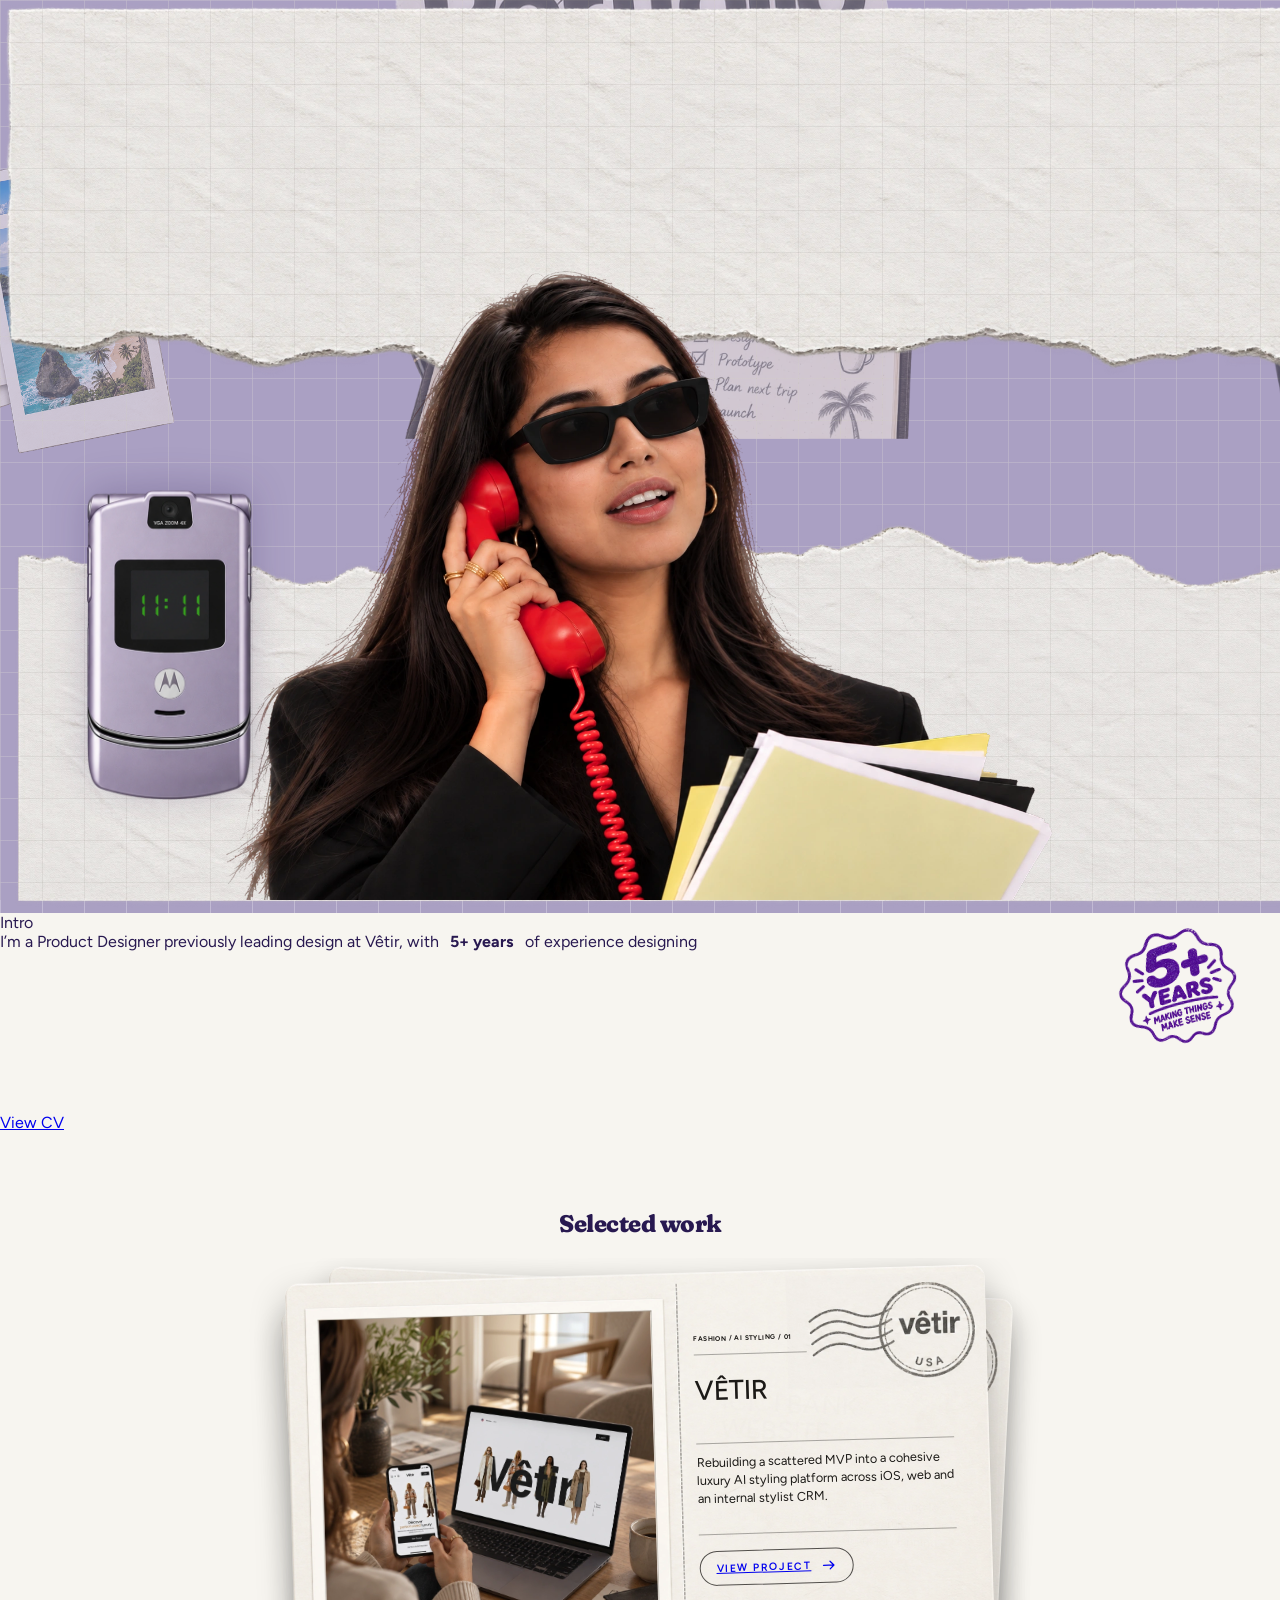
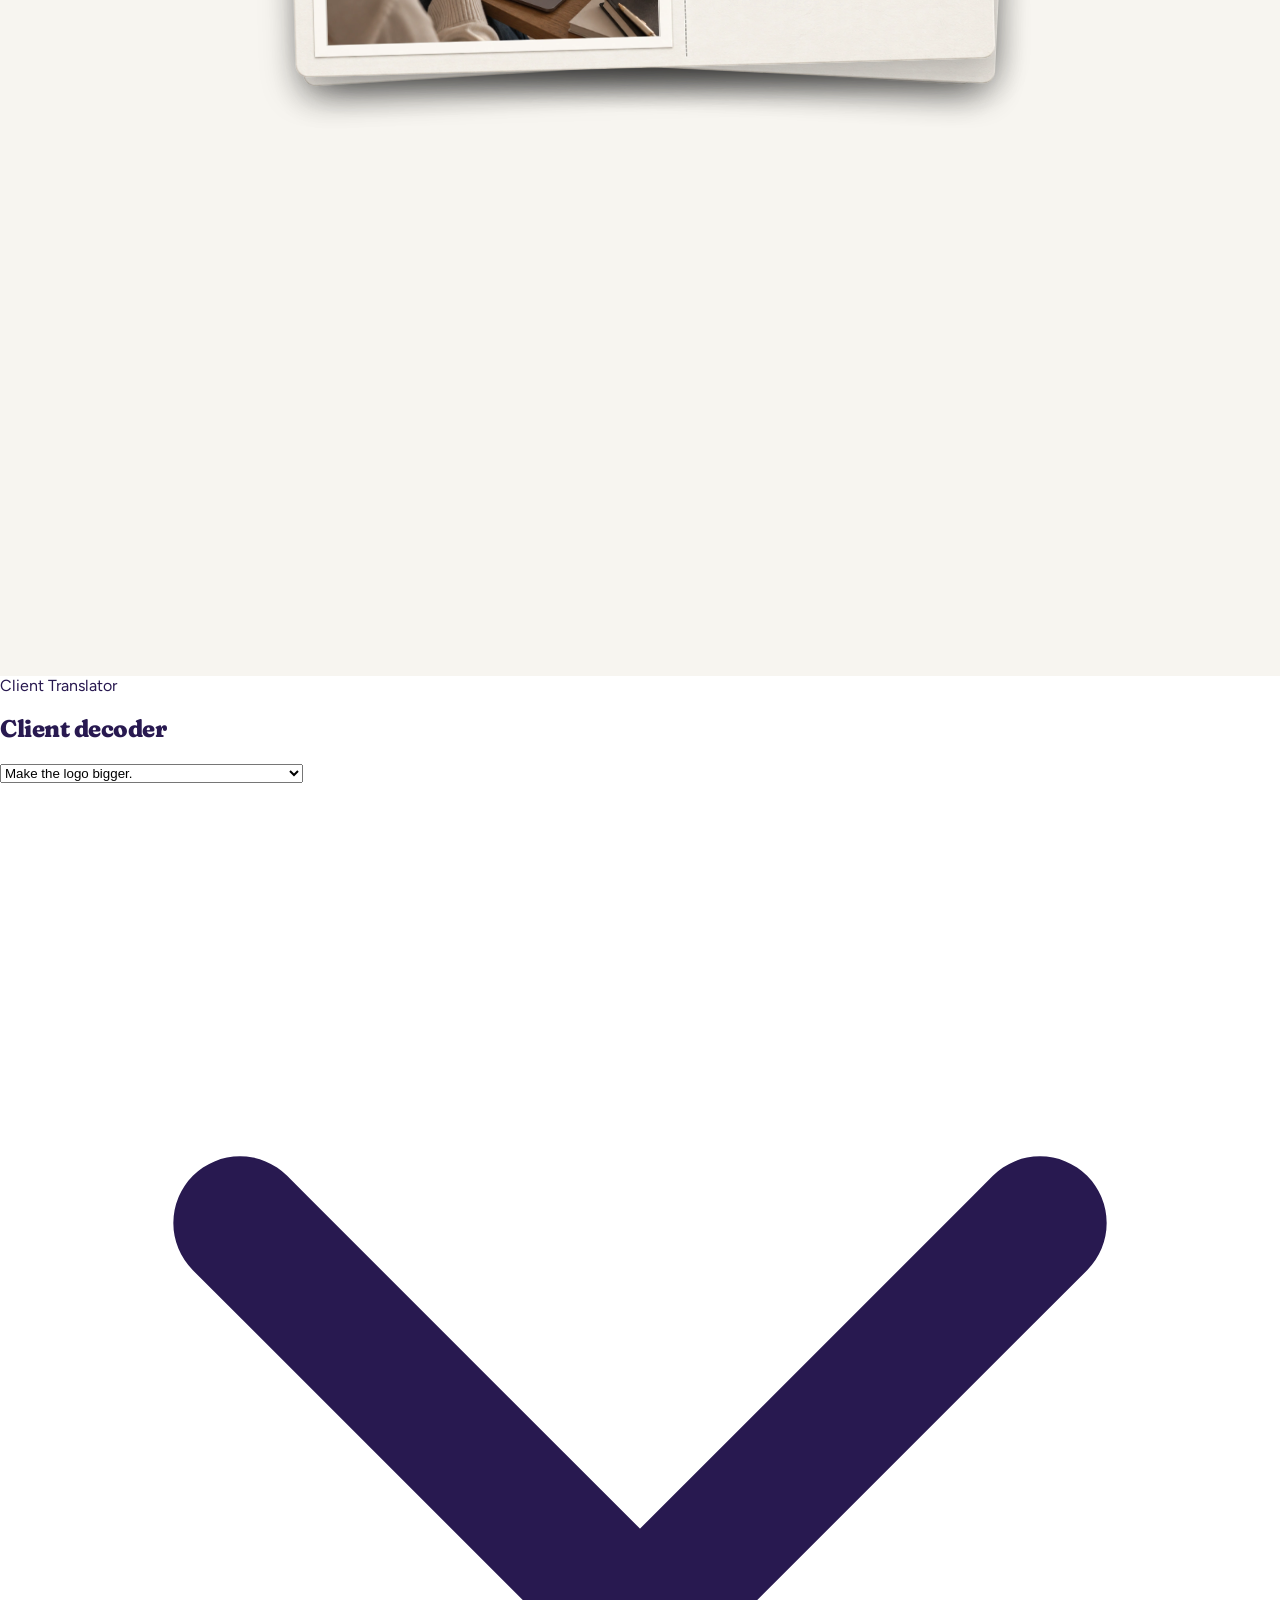
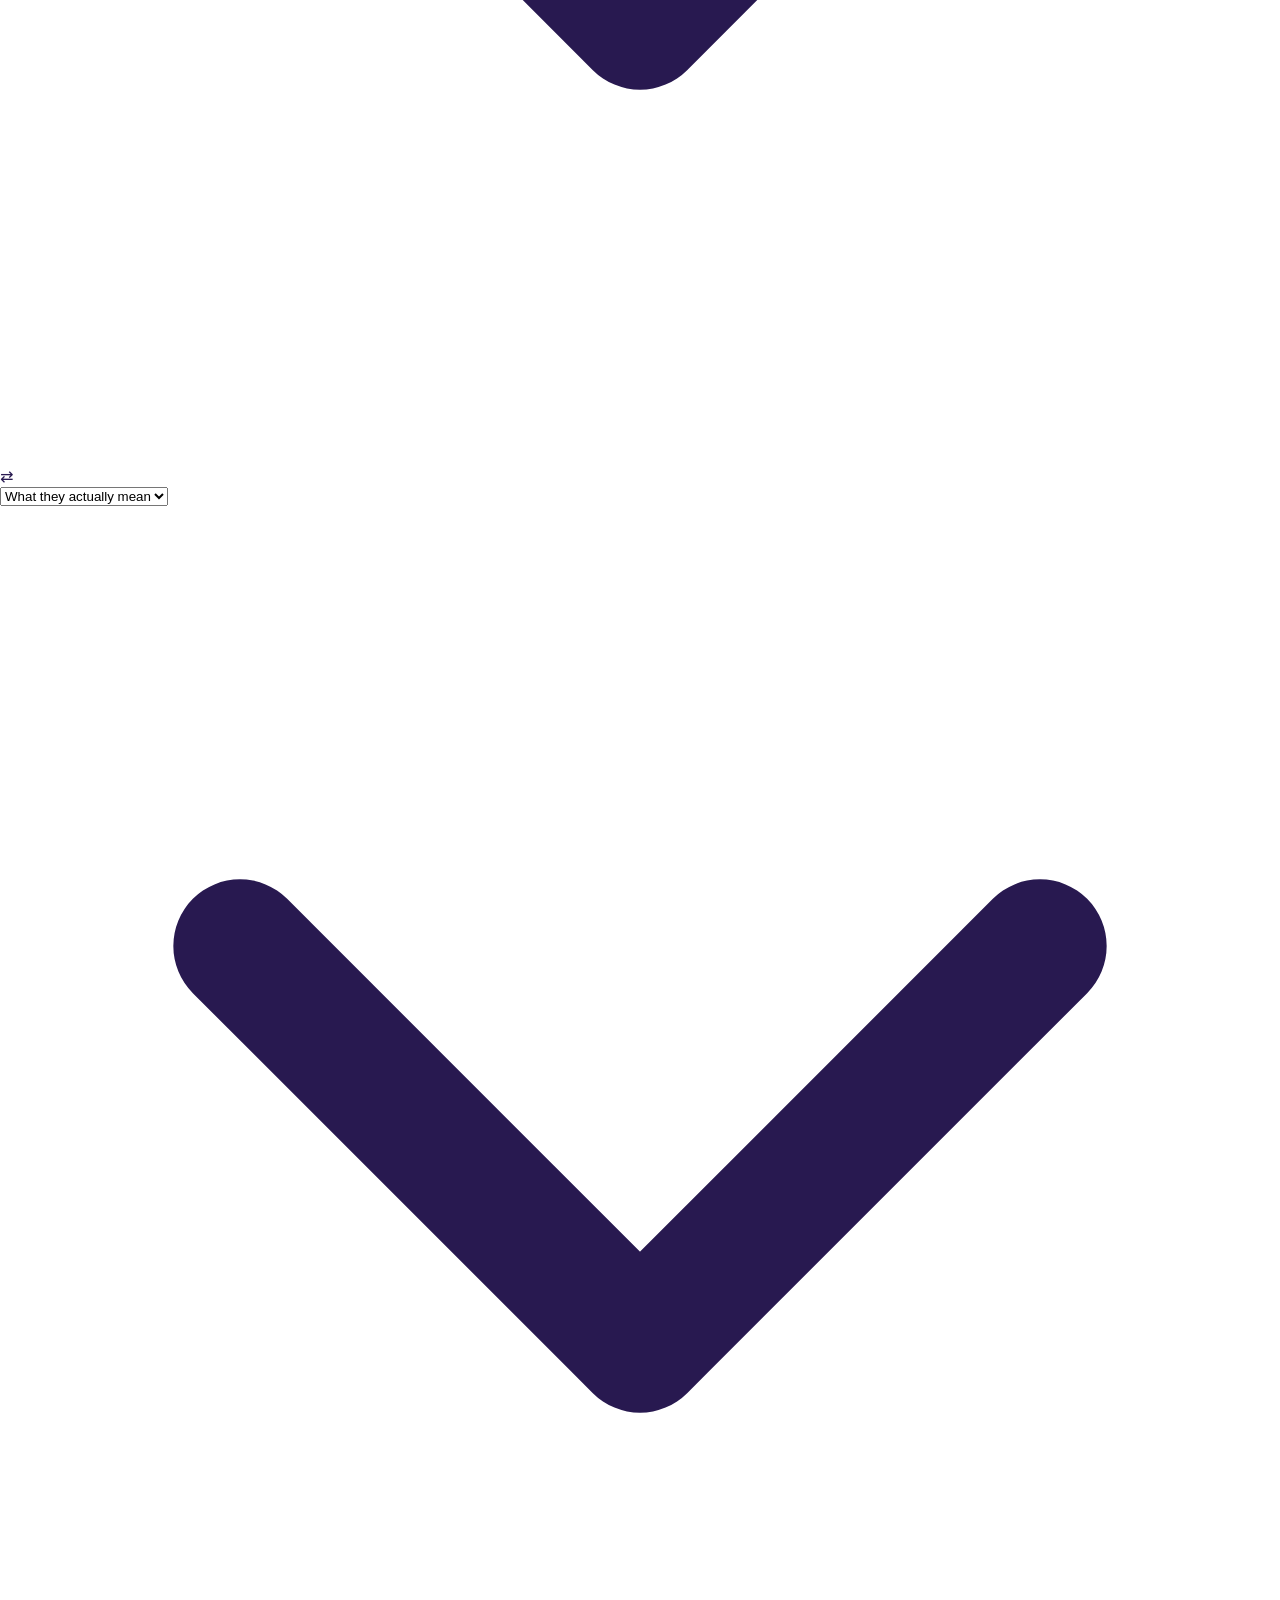
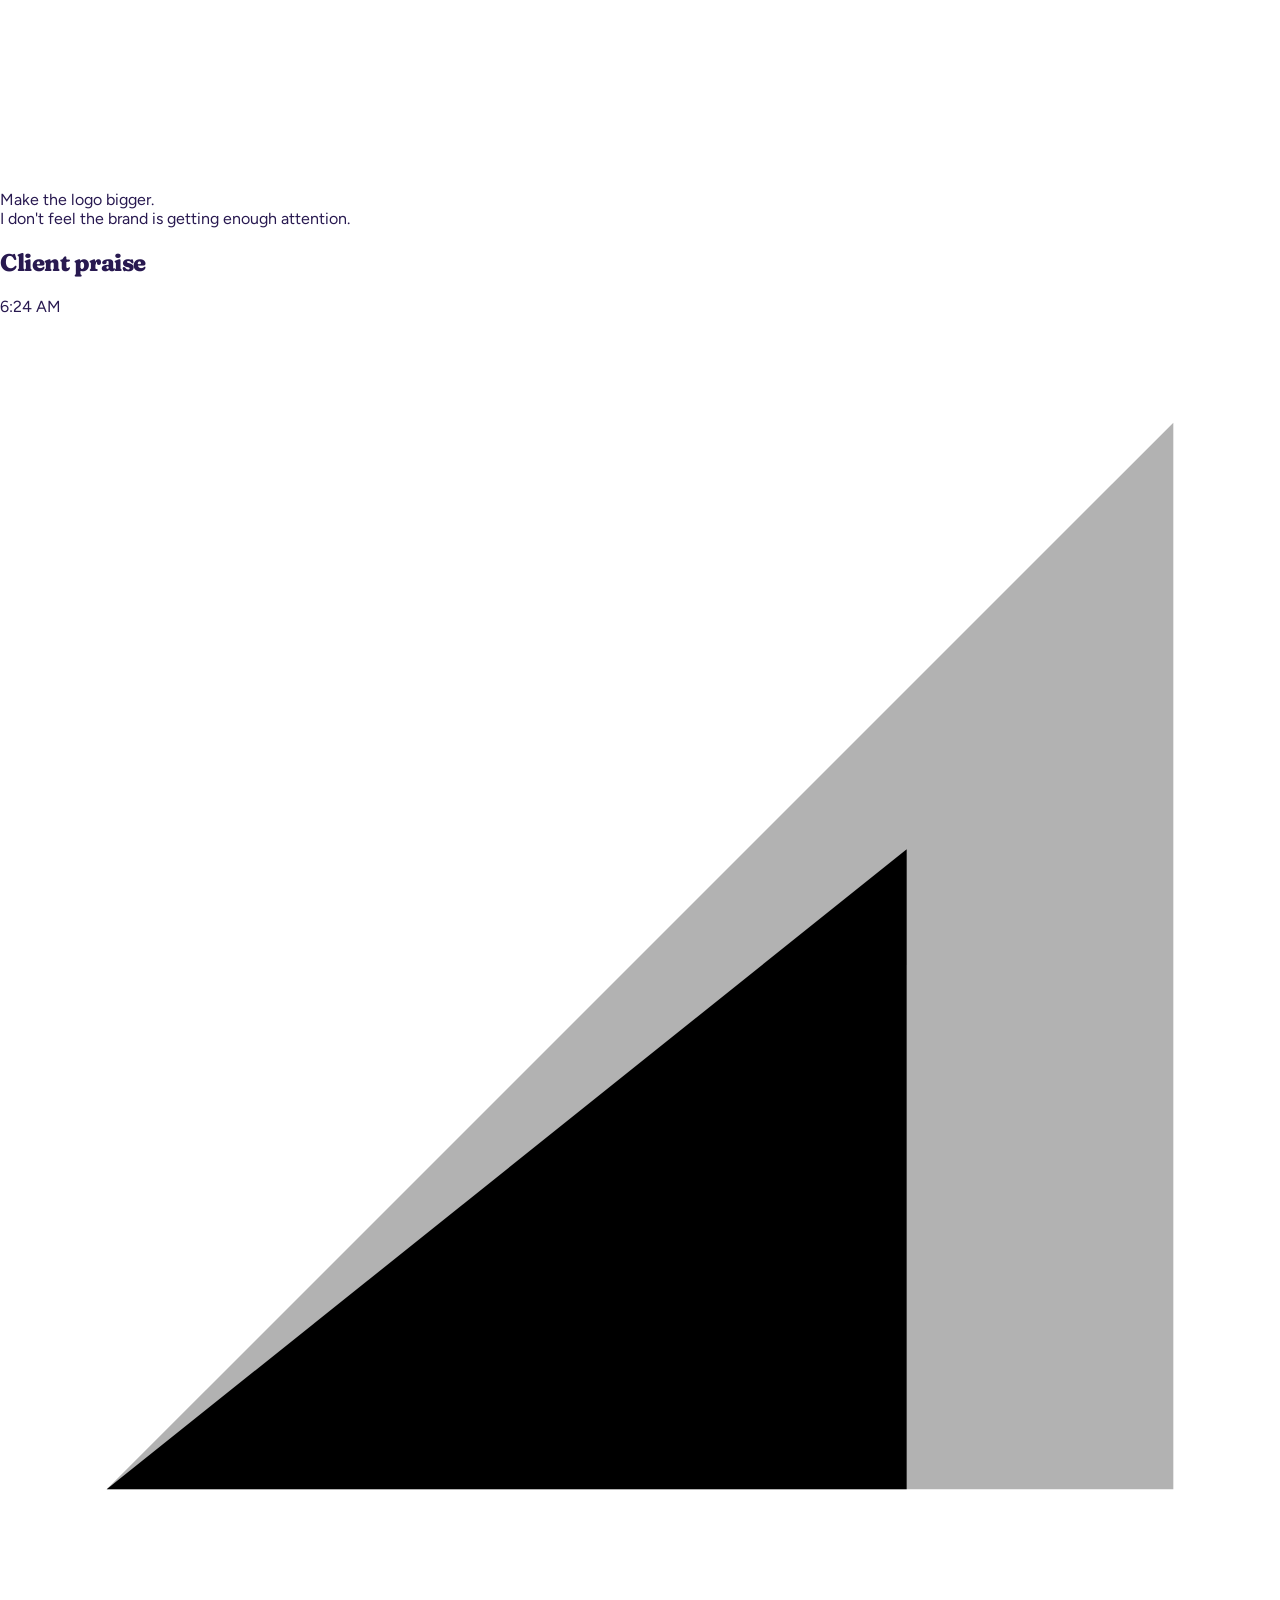
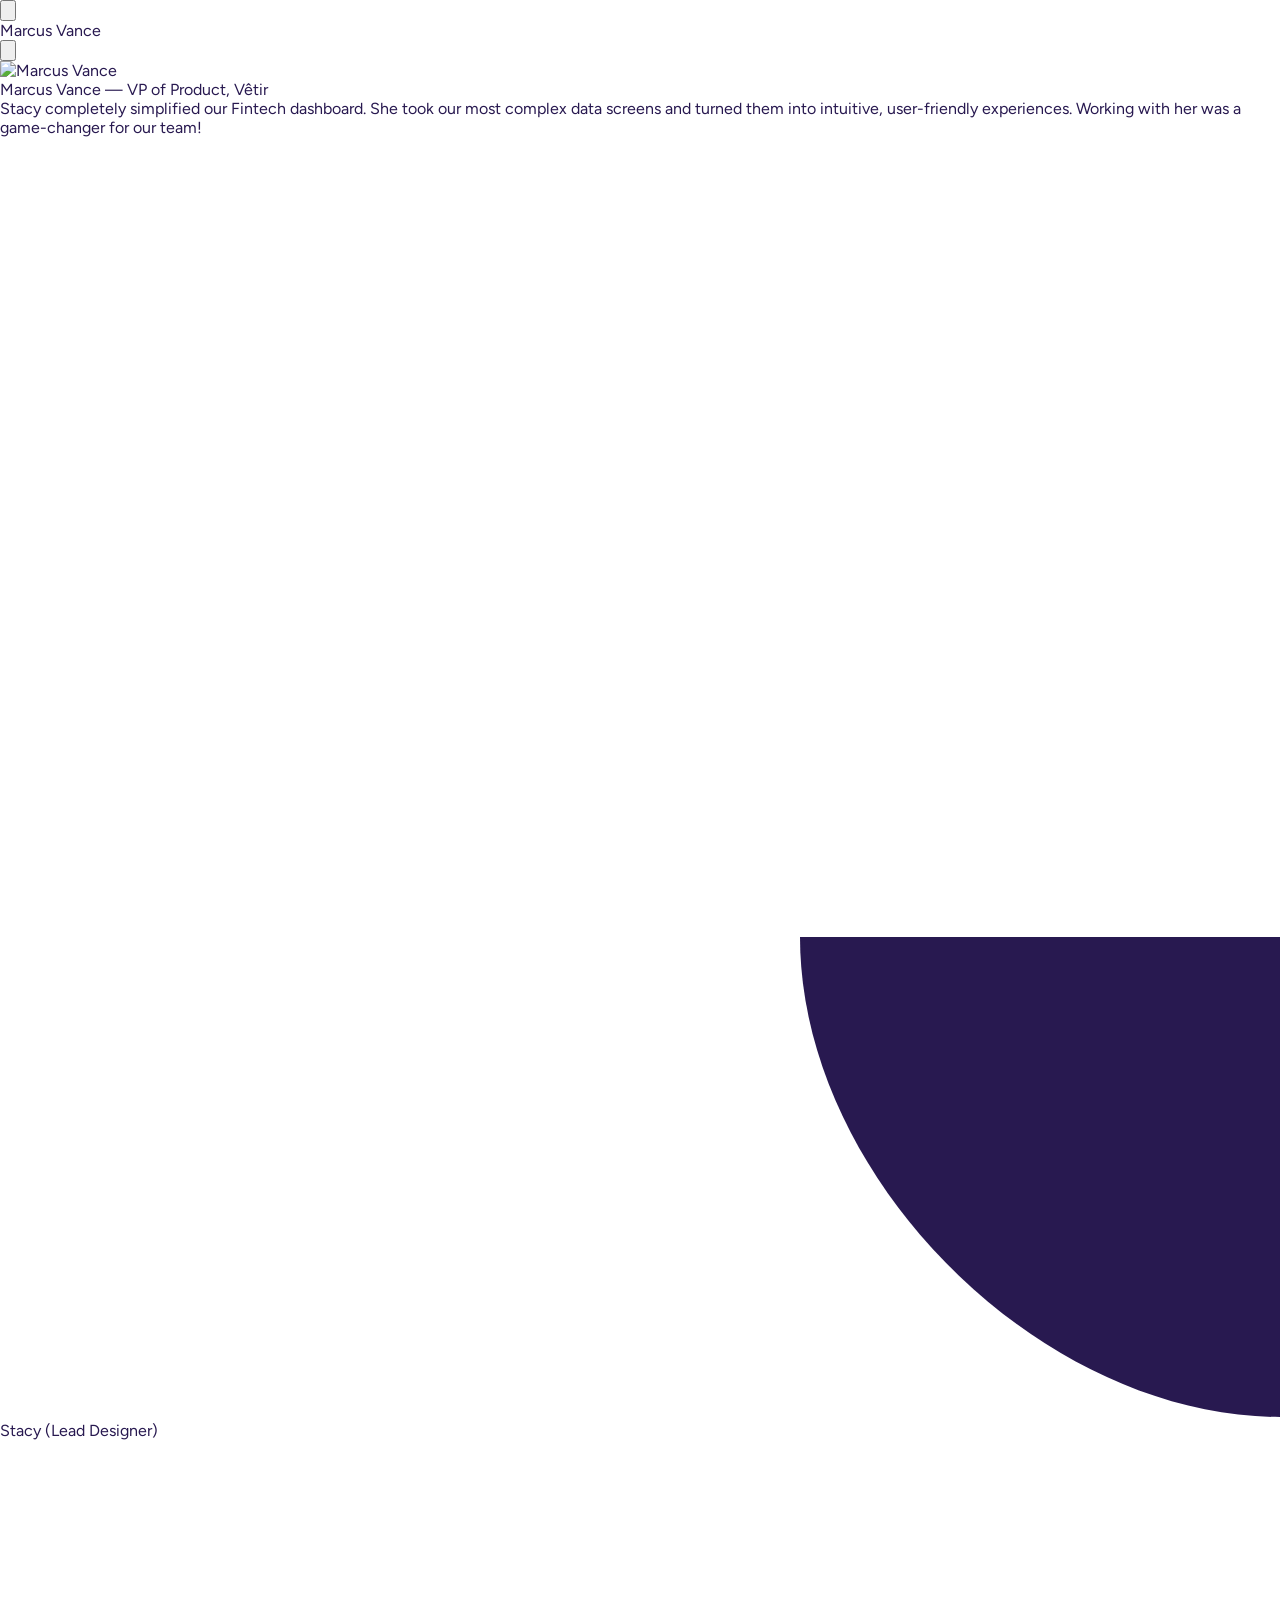
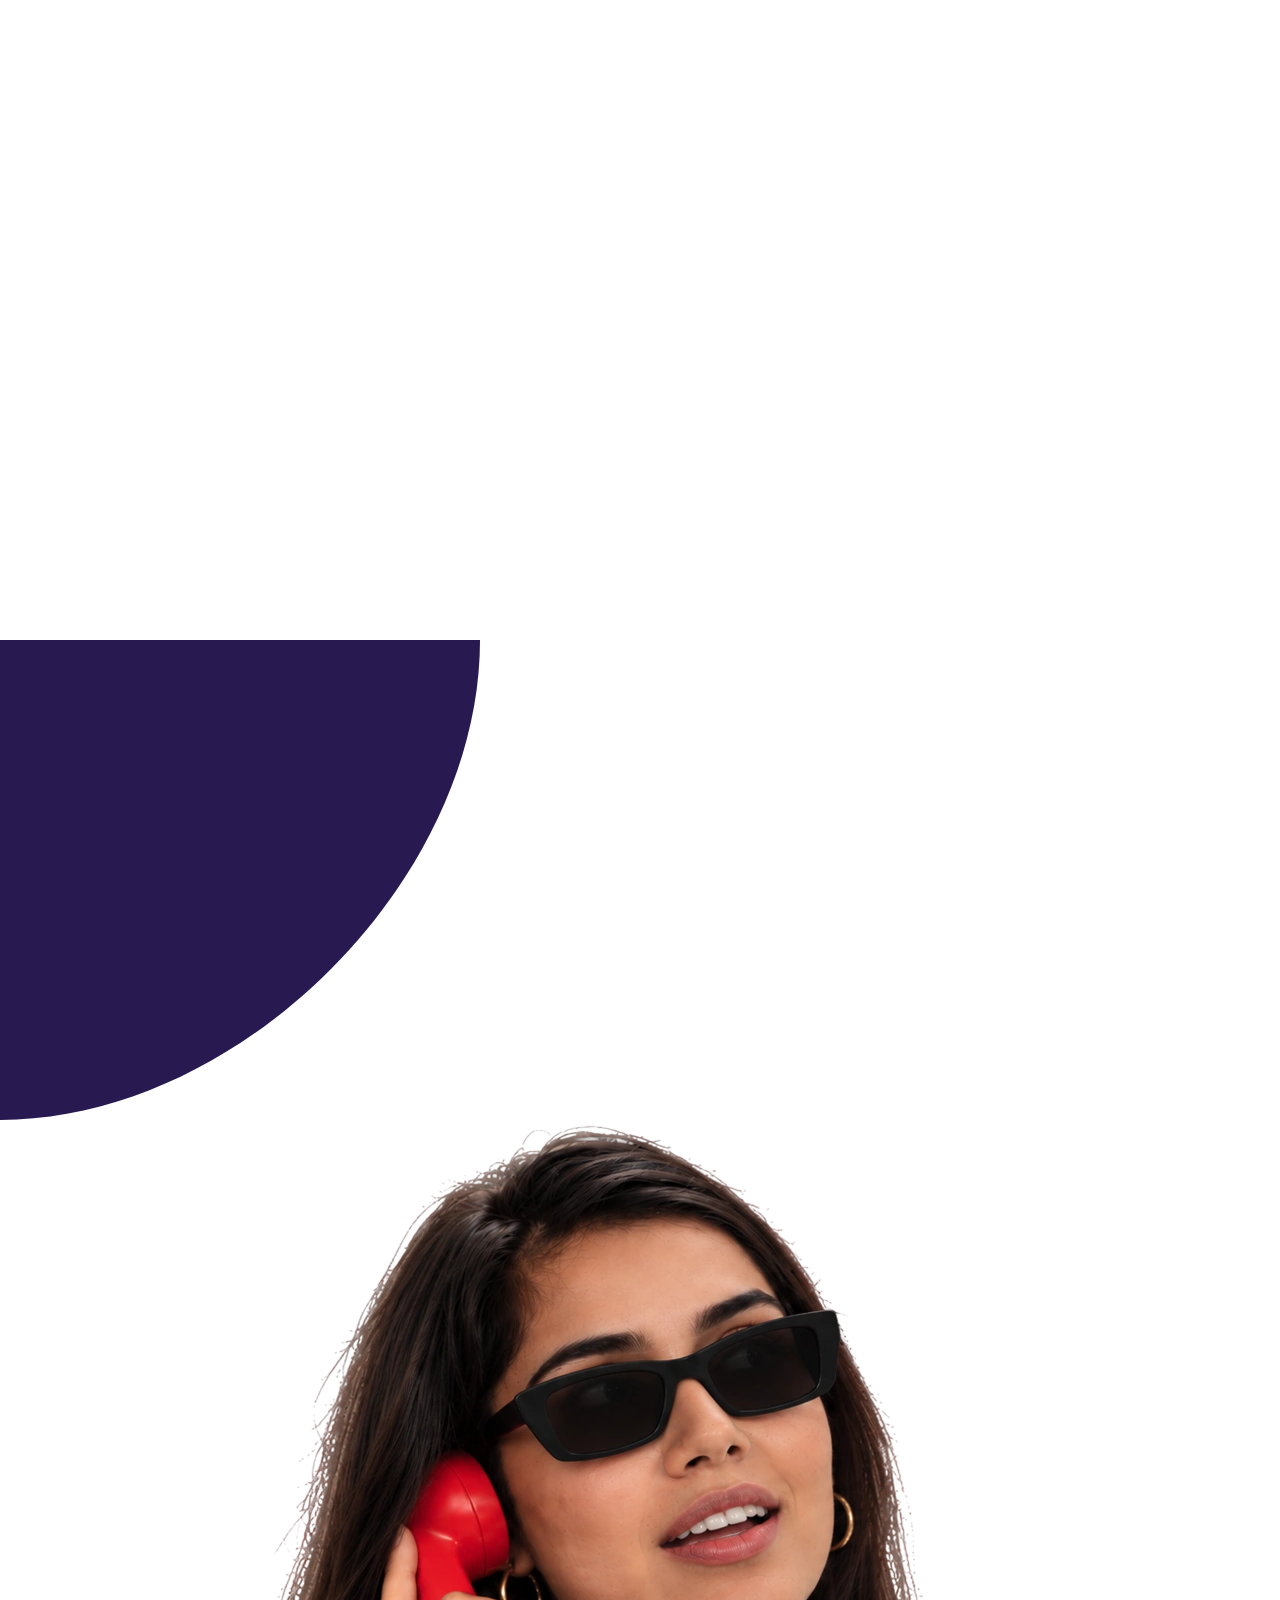
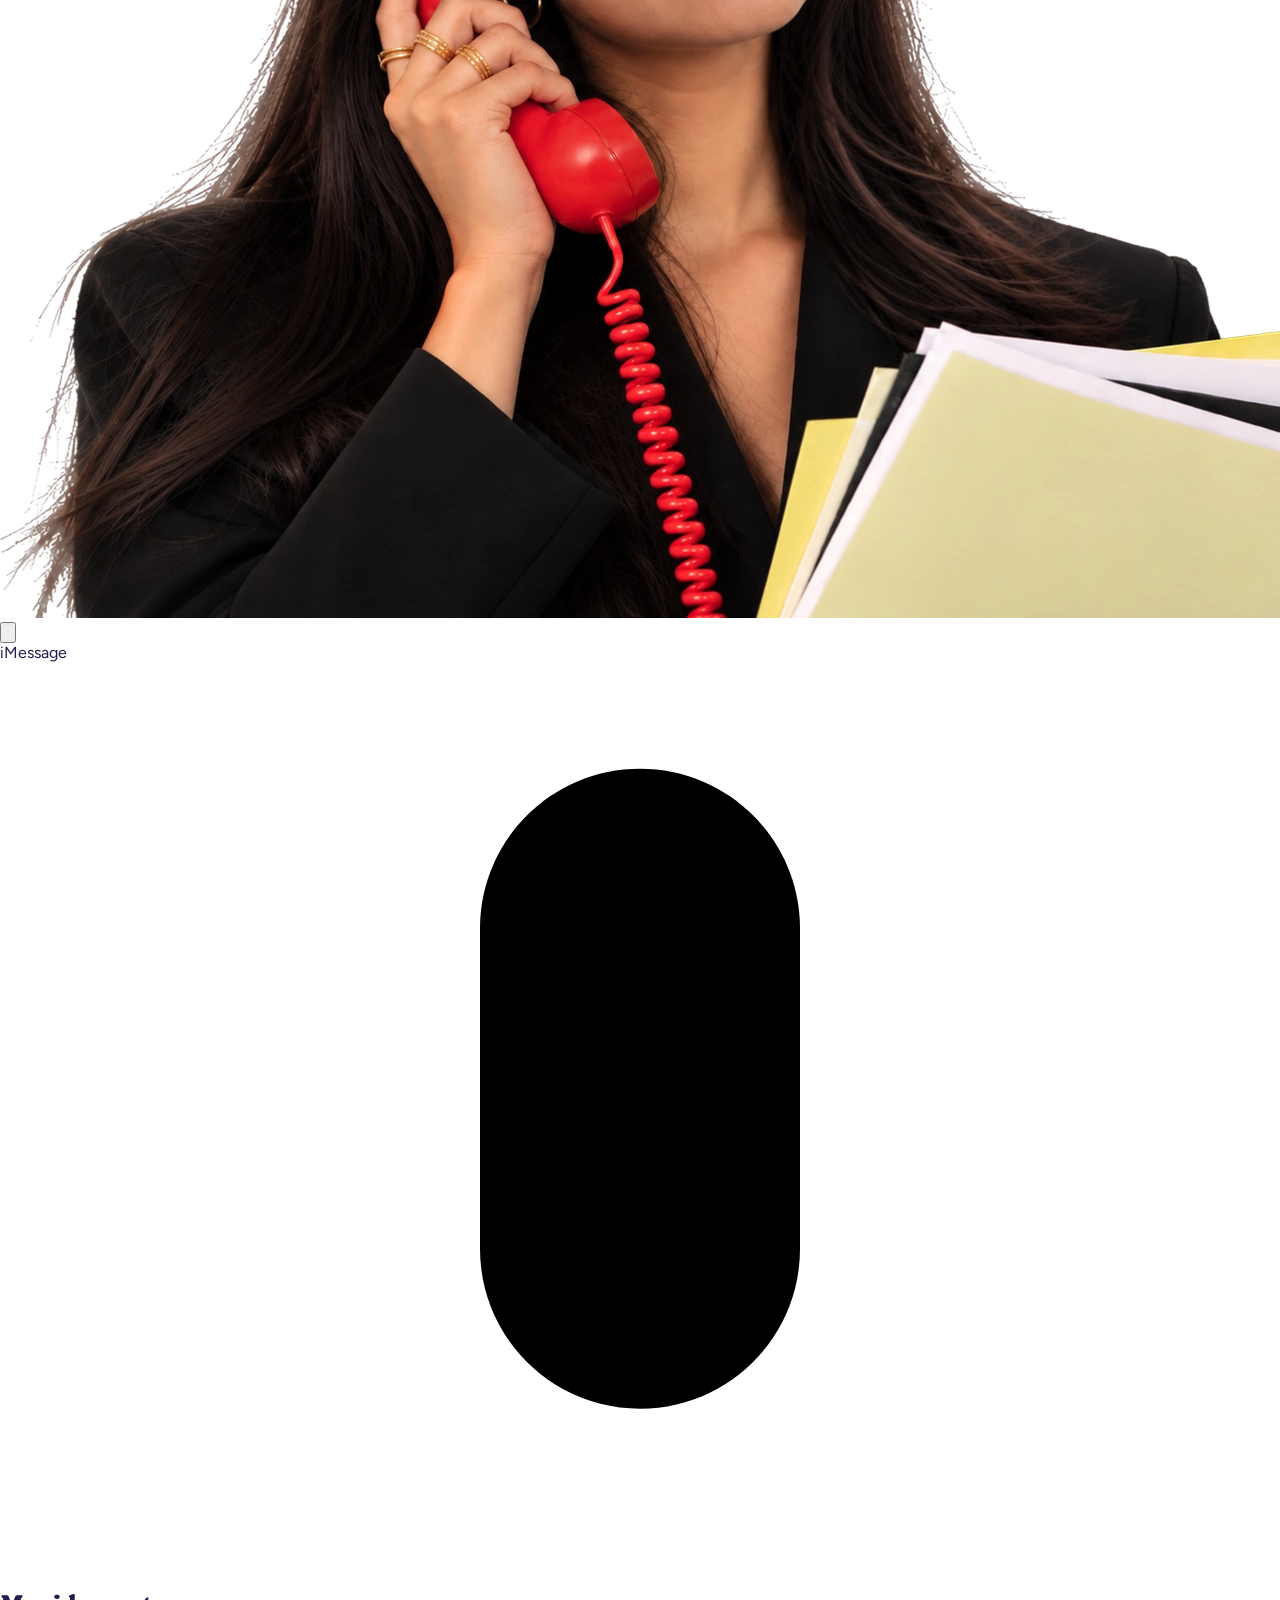
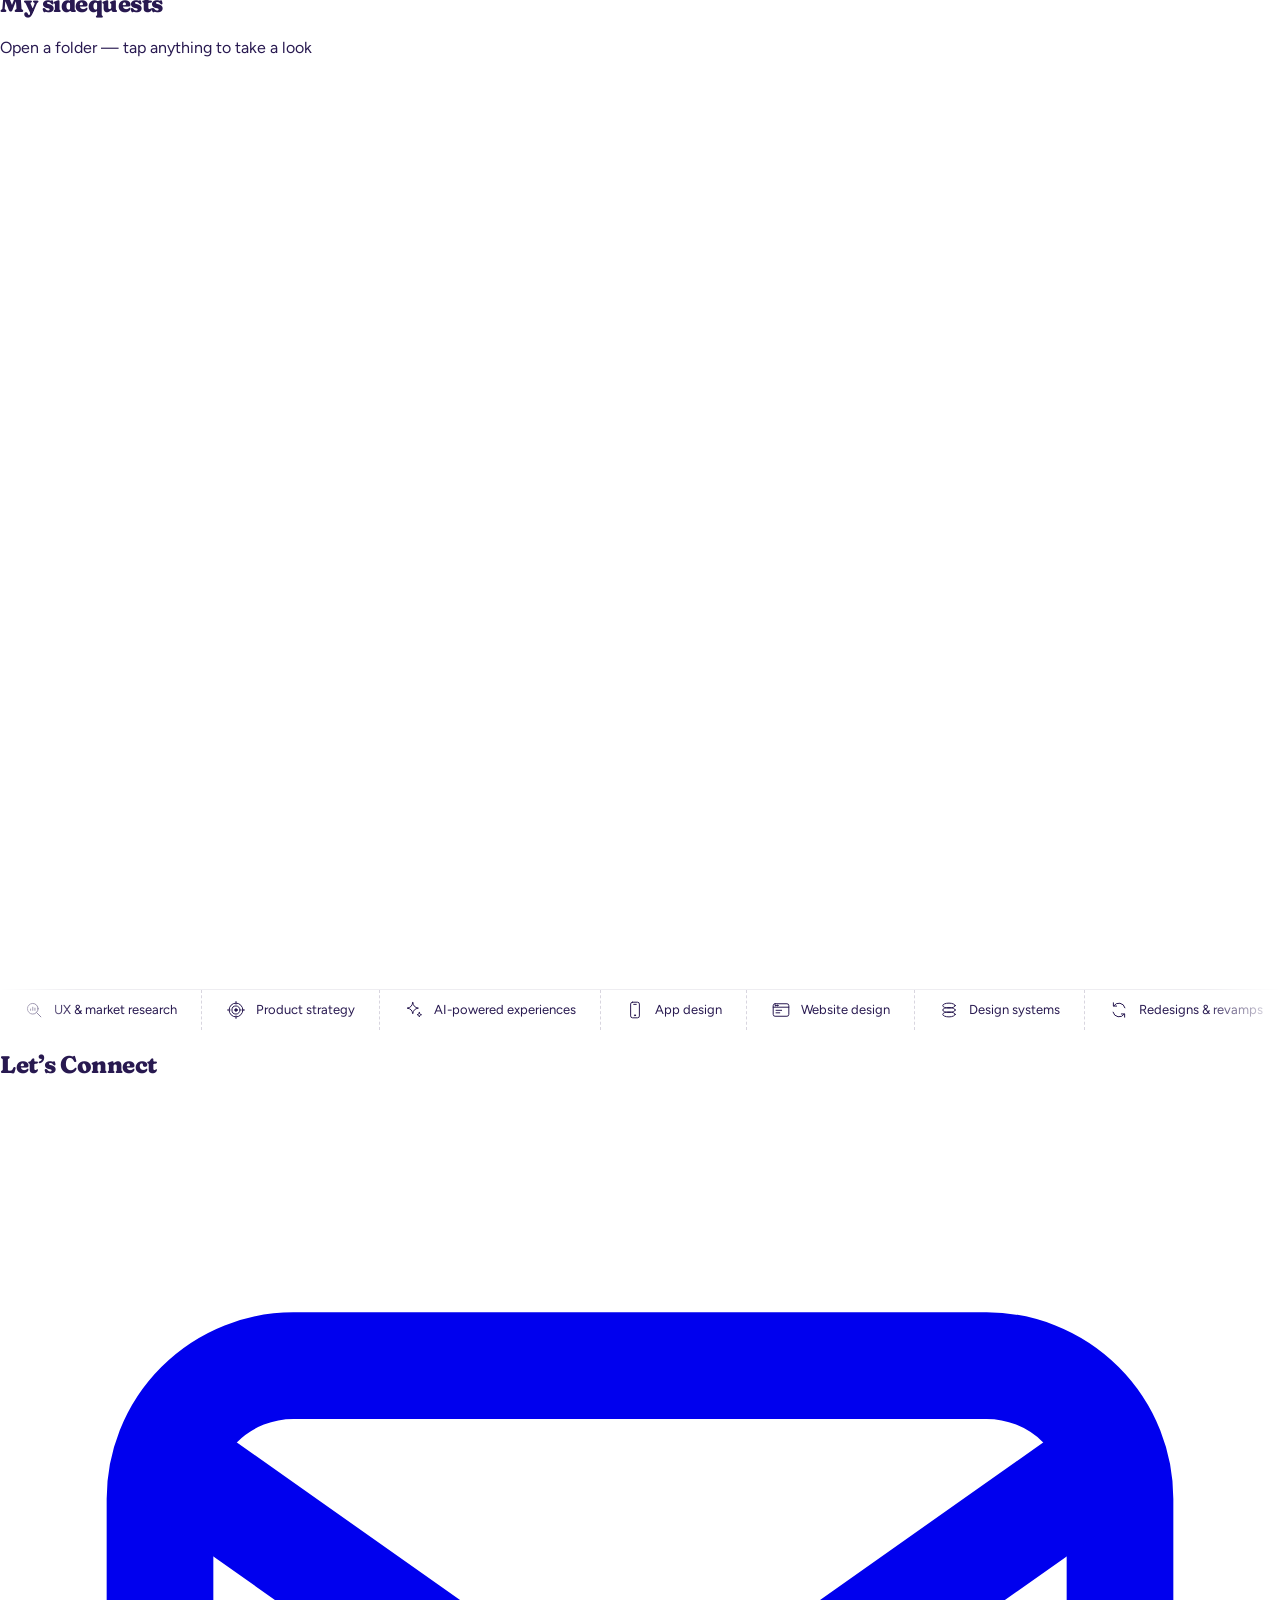
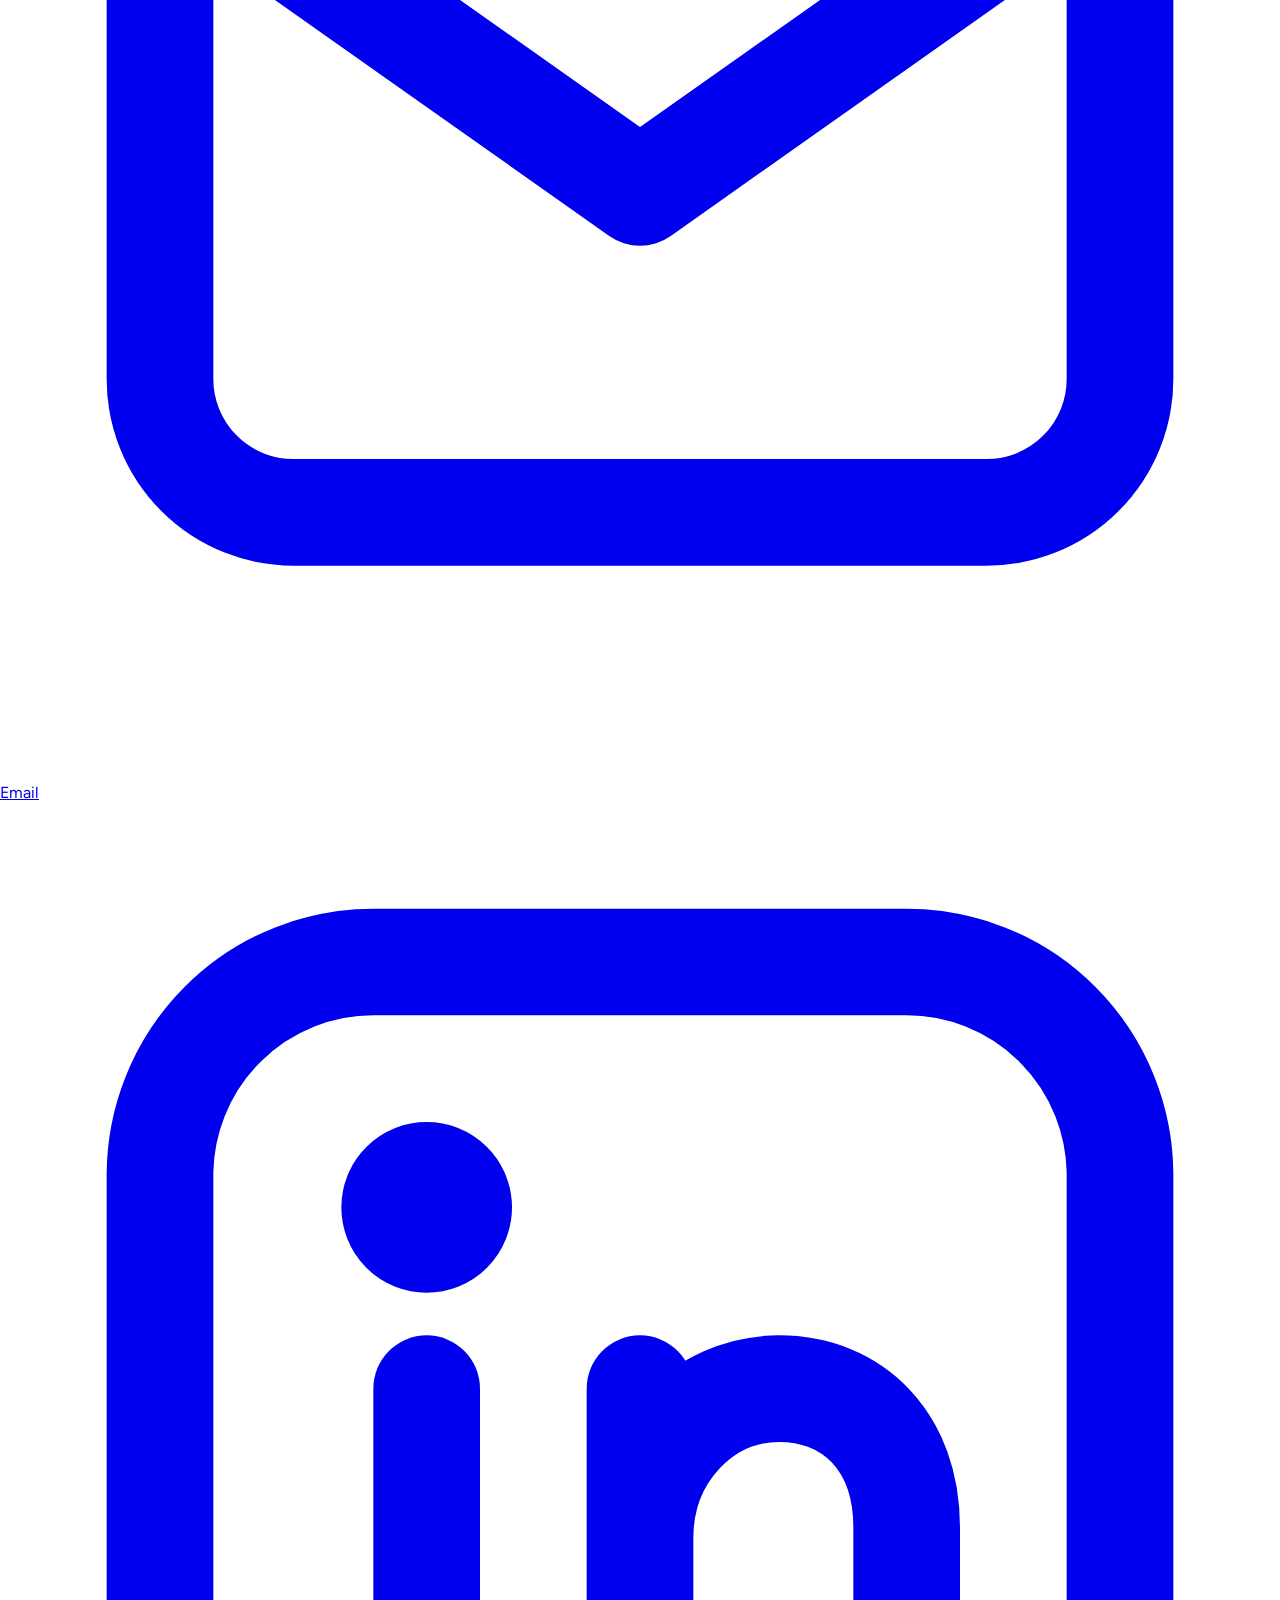
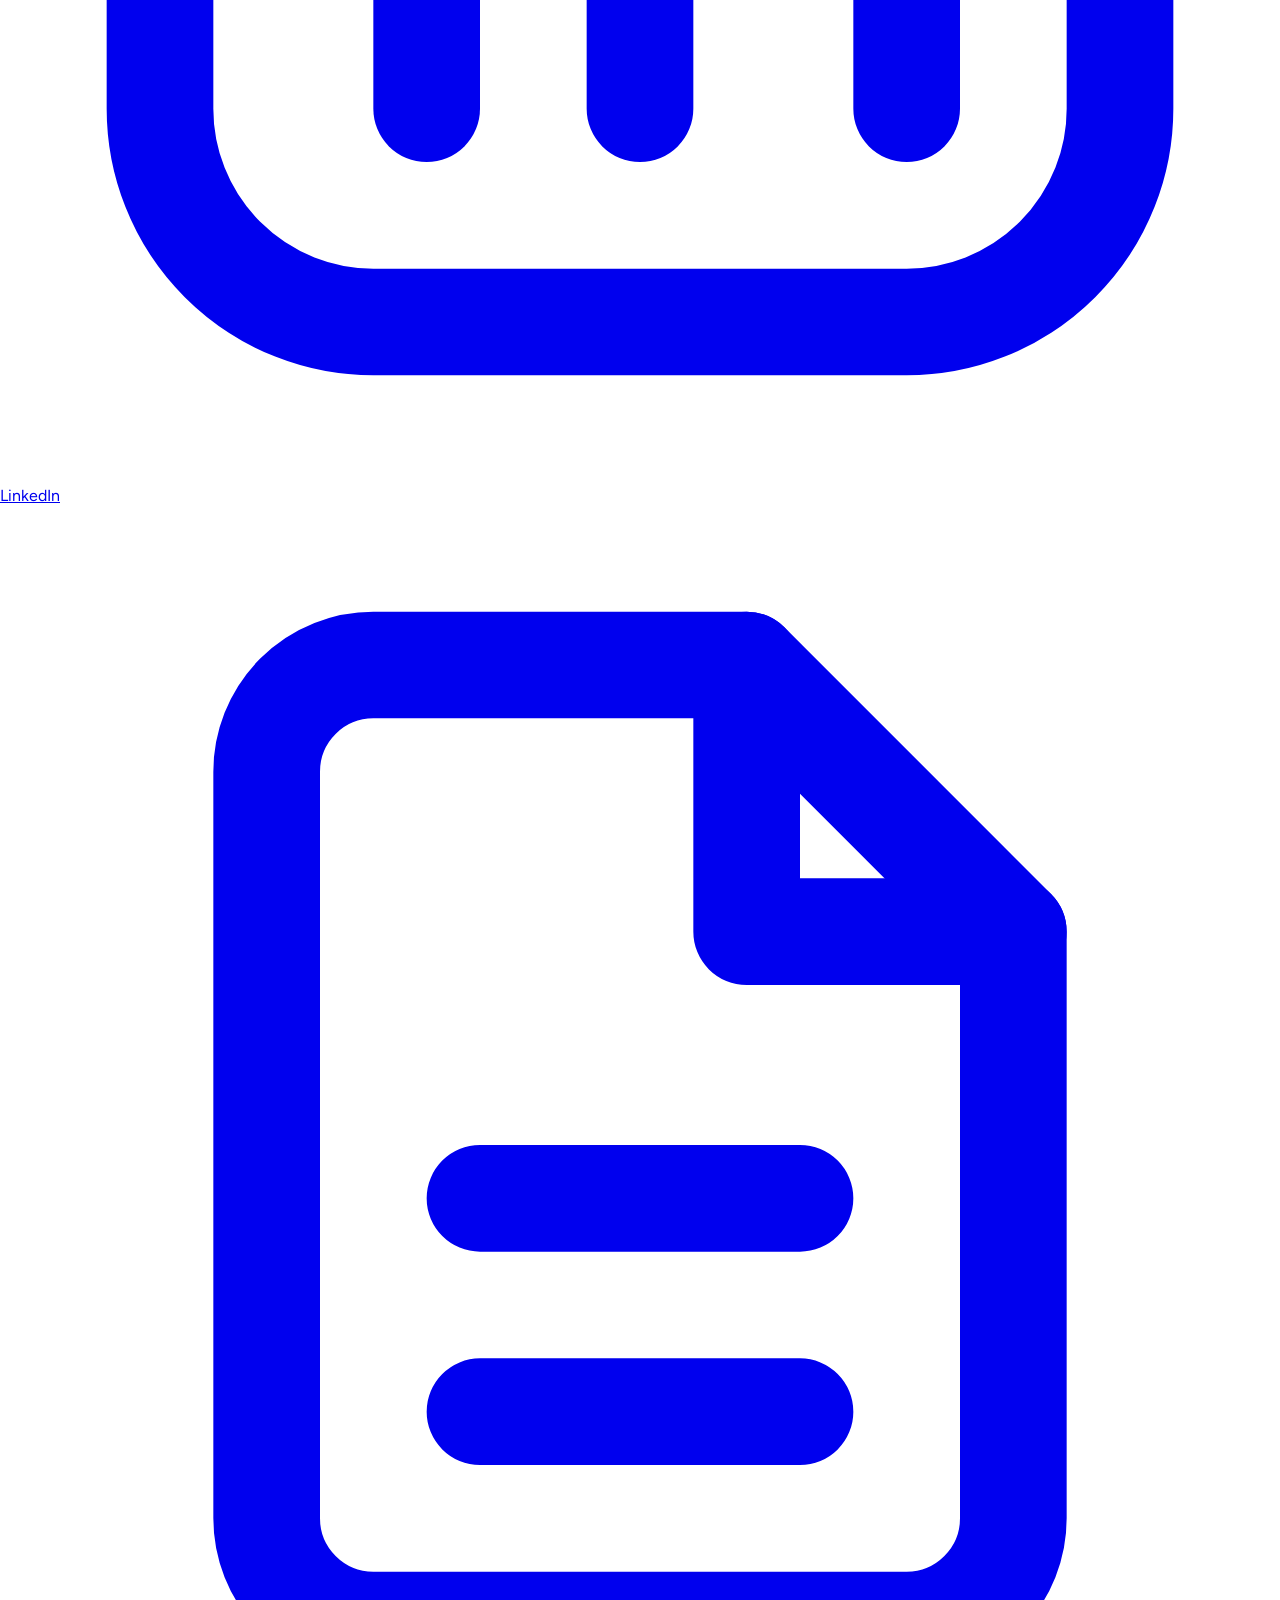
==== commit 03996349: "Intro layout, Edelweiss brand, skills strip, PS POC video, coming-soon sidequests - Intro: stamps an" ====
--- a/index.html
+++ b/index.html
@@ -621,42 +621,6 @@
       opacity: var(--intro-fo, 1);
       pointer-events: none;
     }
-    /* Brand stickers: hidden until an industry chip is hovered (tapped on touch
-       screens), then they pop up around the chips, above the text. Placed by JS. */
-    .intro-logos {
-      position: absolute;
-      inset: 0;
-      z-index: 2;
-      pointer-events: none;
-      opacity: var(--intro-fo, 1);
-    }
-    .logo-tile {
-      position: absolute;
-      display: flex;
-      align-items: center;
-      justify-content: center;
-      height: 44px;
-      padding: 0 12px;
-      background: #fff;
-      border-radius: 12px;
-      box-shadow: 0 6px 18px rgba(40, 25, 80, 0.16), 0 1px 3px rgba(40, 25, 80, 0.12);
-      opacity: 0;
-      scale: 0.8;
-      rotate: var(--tilt);
-      transition: opacity 0.15s ease, scale 0.15s ease;
-    }
-    .logo-tile img {
-      height: 24px;
-      width: auto;
-      max-width: 96px;
-      object-fit: contain;
-    }
-    .intro-logos.is-shown .logo-tile {
-      opacity: 1;
-      scale: 1;
-      transition: opacity 0.2s ease, scale 0.3s cubic-bezier(0.34, 1.56, 0.64, 1);
-      transition-delay: calc(var(--i) * 40ms);
-    }
     /* Brands I've designed for: overlapping logo circles under the bio, bottom
        right (left on phones), with a tilted mono note. They pop in once the
        bio has finished typing. */
@@ -664,23 +628,36 @@
       display: flex;
       align-items: center;
       justify-content: flex-end;
-      gap: 22px;
-      margin-top: 56px;
+      gap: 20px;
+      margin-top: 20px;
+    }
+    @media (min-width: 768px) {
+      .intro-brands { margin-right: -32px; }   /* out past the stamps, into the margin */
+    }
+    @media (min-width: 1024px) {
+      /* up beside the end of the bio, and as far right as the margin allows
+         (up to 125px past the column, keeping 24px from the screen edge) */
+      .intro-brands {
+        margin-top: -20px;
+        margin-right: calc(-1 * min(125px, (100vw - min(100vw - 192px, 72rem)) / 2 - 24px));
+      }
     }
     .intro-brands-row {
       display: flex;
       list-style: none;
       margin: 0;
-      padding: 0 0 0 14px;
+      padding: 0 0 0 18px;
     }
     .brand-dot {
       position: relative;
-      width: 76px;
-      height: 76px;
-      margin-left: -14px;
+      width: 64px;
+      height: 64px;
+      flex-shrink: 0;
+      margin-left: -18px;
+      padding-right: 18px; /* centre the logo in the part the next circle leaves visible */
       border-radius: 50%;
       background: #fff;
-      border: 3px solid #f7f5f0;
+      border: 2px solid #f7f5f0;
       box-shadow: 0 6px 16px rgba(40, 25, 80, 0.12);
       display: flex;
       align-items: center;
@@ -690,9 +667,10 @@
       transition: opacity 0.3s ease, scale 0.4s cubic-bezier(0.34, 1.56, 0.64, 1), translate 0.25s ease;
       transition-delay: calc(var(--i) * 80ms), calc(var(--i) * 80ms), 0s;
     }
+    .brand-dot:last-child { padding-right: 0; }
     .brand-dot img {
-      max-width: 66%;   /* clear of the next circle's overlap */
-      max-height: 42%;
+      max-width: 38px;   /* clear of the next circle's overlap */
+      max-height: 26px;
       object-fit: contain;
     }
     .brand-dot:hover { translate: 0 -5px; z-index: 1; }
@@ -717,8 +695,10 @@
     .intro-brands.is-shown .intro-brands-note { opacity: 1; }
     @media (max-width: 767px) {
       .intro-brands { justify-content: flex-start; gap: 12px; margin-top: 40px; }
-      .brand-dot { width: 54px; height: 54px; margin-left: -10px; }
-      .intro-brands-row { padding-left: 10px; }
+      .brand-dot { width: 54px; height: 54px; margin-left: -15px; padding-right: 15px; }
+      .brand-dot:last-child { padding-right: 0; }
+      .brand-dot img { max-width: 32px; max-height: 22px; }
+      .intro-brands-row { padding-left: 15px; }
       .intro-brands-note { font-size: 11px; }
     }
     .intro-inner {
@@ -830,6 +810,53 @@
       border-radius: 2px;
       background: linear-gradient(to right, rgba(40, 25, 80, 0.75), rgba(40, 25, 80, 0));
       animation: swipe-hint 2.2s ease-in-out infinite;
+    }
+    /* Skills strip: a slow, endless row of skills on white, just above Let's
+       Connect. The list is in twice so it loops; hover pauses it, and with
+       reduced motion it sits still and scrolls sideways instead. */
+    .skills-strip {
+      background: #fff;
+      color: #281950;
+      overflow: hidden;
+      border-top: 1px solid rgba(40, 25, 80, 0.08);
+      -webkit-mask-image: linear-gradient(to right, transparent, #000 6%, #000 94%, transparent);
+              mask-image: linear-gradient(to right, transparent, #000 6%, #000 94%, transparent);
+    }
+    .skills-track {
+      display: flex;
+      width: max-content;
+      animation: skills-scroll 45s linear infinite;
+    }
+    .skills-strip:hover .skills-track { animation-play-state: paused; }
+    .skills-list {
+      display: flex;
+      list-style: none;
+      margin: 0;
+      padding: 0;
+    }
+    .skill-item {
+      display: flex;
+      align-items: center;
+      gap: 10px;
+      padding: 10px 24px;
+      font-family: 'Figtree', sans-serif;
+      font-size: 13px;
+      line-height: 1.3;
+      white-space: nowrap;
+      border-right: 1px dashed rgba(40, 25, 80, 0.18);
+    }
+    .skill-item svg { width: 20px; height: 20px; flex-shrink: 0; }
+    @keyframes skills-scroll {
+      to { transform: translateX(-50%); }
+    }
+    @media (max-width: 639px) {
+      .skill-item { padding: 9px 20px; font-size: 12px; gap: 9px; }
+      .skill-item svg { width: 18px; height: 18px; }
+    }
+    @media (prefers-reduced-motion: reduce) {
+      .skills-strip { overflow-x: auto; }
+      .skills-track { animation: none; }
+      .skills-list[aria-hidden="true"] { display: none; }
     }
     @keyframes swipe-hint {
       0%   { transform: translateX(40%);   opacity: 0; }
@@ -1300,6 +1327,7 @@
       border-radius: 10px;
       box-shadow: 0 14px 28px rgba(28, 20, 15, 0.14);
     }
+    .sq-card-poster { background: #fff 12% center / cover no-repeat; }
     .sq-card-label {
       font-family: 'Geist Mono', monospace;
       font-size: 11px;
@@ -1369,6 +1397,29 @@
       border-radius: 22%;
       background: #fff;
       filter: drop-shadow(0 14px 22px rgba(28, 20, 15, 0.18));
+    }
+    /* Temporary: an app that isn't live yet. Remove data-sq-soon to bring its popup back. */
+    .sq-card[data-sq-soon] { cursor: default; }
+    .sq-card[data-sq-soon] .sq-card-inner { position: relative; }
+    .sq-card[data-sq-soon]:hover .sq-card-inner,
+    .sq-card[data-sq-soon]:focus-visible .sq-card-inner { transform: none; filter: none; }
+    .sq-card[data-sq-soon] .sq-app-tile img { opacity: .55; }
+    /* Small toast for shortcuts that aren't live yet (data-sq-toast) */
+    .sq-toast {
+      position: fixed; left: 50%; bottom: 32px; z-index: 120;
+      translate: -50% 16px; opacity: 0; pointer-events: none;
+      display: flex; align-items: center; gap: 8px;
+      padding: 12px 20px; border-radius: 999px; background: #281950; color: #fff;
+      font-family: 'Geist Mono', monospace; font-size: 13px; white-space: nowrap;
+      box-shadow: 0 12px 30px rgba(40, 25, 80, .3);
+      transition: opacity .25s ease, translate .35s cubic-bezier(0.34, 1.56, 0.64, 1);
+    }
+    .sq-toast.is-shown { opacity: 1; translate: -50% 0; }
+    .sq-soon-badge {
+      position: absolute; left: 50%; bottom: 14px; translate: -50% 0; rotate: -4deg;
+      padding: 5px 10px; border-radius: 999px; background: #281950; color: #fff;
+      font-family: 'Geist Mono', monospace; font-size: 11px; letter-spacing: .02em; white-space: nowrap;
+      box-shadow: 0 6px 14px rgba(40, 25, 80, .25);
     }
     .sq-app-tile img {
       width: 78%;
@@ -1533,14 +1584,6 @@
 
       <!-- Intro / bio section -->
       <section class="intro-section relative px-6 md:px-16 lg:px-24 py-28 md:py-36 overflow-hidden">
-        <!-- Brands worked with: stickers shown around the industry chips on hover -->
-        <div class="intro-logos" id="intro-logos" aria-label="Brands I've designed for">
-          <div class="logo-tile" style="--i:0; --tilt:-5deg"><img src="img/logosportfolio/trimmed/icici.webp" alt="ICICI Bank"></div>
-          <div class="logo-tile" style="--i:1; --tilt:3deg"><img src="img/logosportfolio/trimmed/csb.webp" alt="CSB Bank"></div>
-          <div class="logo-tile" style="--i:2; --tilt:-2deg"><img src="img/logosportfolio/trimmed/dishtv.webp" alt="Dish TV"></div>
-          <div class="logo-tile" style="--i:3; --tilt:4deg"><img src="img/logosportfolio/trimmed/reliance.webp" alt="Reliance Industries"></div>
-          <div class="logo-tile" style="--i:4; --tilt:-4deg"><img src="img/logosportfolio/trimmed/hcltech.webp" alt="HCLTech"></div>
-        </div>
         <div class="intro-inner max-w-6xl mx-auto relative">
 
           <!-- Eyebrow: hidden for now (remove "hidden" to bring it back) -->
@@ -1551,16 +1594,16 @@
 
         <div id="bio-text-container"
           class="font-bio text-[17px] md:text-[1.6rem] lg:text-[1.8rem] leading-[1.7] md:leading-[1.75] text-[#2d2a4e] select-none md:pr-44 lg:pr-60">
-          I’m a Product Designer currently leading design at
+          I’m a Product Designer previously leading design at
           <span class="font-bio font-bold text-[#2d2a4e]">Vêtir</span>,
-          with <span class="bio-chip bg-[#e6e4d3]">5+ years</span><span class="stamped-sticker-wrapper is-pinned" style="top:4%; right:1%;"><img src="img/sticker 4.webp" class="stamped-sticker" alt="Sticker 4"></span> of experience designing and shipping digital products end-to-end. I’ve designed across <span class="bio-chip industry-chip bg-[#e7d9f8]">luxury fashion</span>, <span class="bio-chip industry-chip bg-[#f9d7da]">e-commerce</span>, <span class="bio-chip industry-chip bg-[#e6e4d3]">fintech</span>, <span class="bio-chip industry-chip bg-[#e7d9f8]">BFSI</span> and <span class="bio-chip industry-chip bg-[#f9d7da]">SaaS</span> – from consumer apps and websites to enterprise dashboards. I enjoy making complicated things feel simple but exciting, <span class="bio-chip bg-[#f9d7da]">building systems that scale</span><span class="stamped-sticker-wrapper is-pinned" style="top:40%; right:5%;"><img src="img/sticker 3.webp" class="stamped-sticker" alt="Sticker 3"></span>, and shaping products from the first brainstorming session to the final shipped interface.
+          with <span class="bio-chip bg-[#e6e4d3]">5+ years</span><span class="stamped-sticker-wrapper is-pinned" style="top:4%; right:1%;"><img src="img/sticker 4.webp" class="stamped-sticker" alt="Sticker 4"></span> of experience designing and shipping digital products end-to-end. I’ve designed across <span class="bio-chip industry-chip bg-[#e7d9f8]">luxury fashion</span>, <span class="bio-chip industry-chip bg-[#f9d7da]">e-commerce</span>, <span class="bio-chip industry-chip bg-[#e6e4d3]">fintech</span>, <span class="bio-chip industry-chip bg-[#e7d9f8]">BFSI</span> and <span class="bio-chip industry-chip bg-[#f9d7da]">SaaS</span> – from consumer apps and websites to enterprise dashboards. I enjoy making complicated things feel simple but exciting, <span class="bio-chip bg-[#f9d7da]">building systems that scale</span><span class="stamped-sticker-wrapper is-pinned" style="top:26%; right:-5.5%;"><img src="img/sticker 3.webp" class="stamped-sticker" alt="Sticker 3"></span>, and shaping products from the first brainstorming session to the final shipped interface.
 
           <br><br>
 
           When I’m not designing, you’ll find me planning my
           next trip, hunting for the best
           Vietnamese coffee, curating my personal
-          foodie database on Google Maps, or vibe-coding the next app that’s going to solve one of my first-world problems.<span class="stamped-sticker-wrapper is-pinned" style="top:59%; right:8%;"><img src="img/sticker 5.webp" class="stamped-sticker" alt="Sticker 5"></span>
+          foodie database on Google Maps, or vibe-coding the next app that’s going to solve one of my first-world problems.<span class="stamped-sticker-wrapper is-pinned" style="top:50%; right:-2%;"><img src="img/sticker 5.webp" class="stamped-sticker" alt="Sticker 5"></span>
 
           </div>
 
@@ -1572,6 +1615,7 @@
               <li class="brand-dot" style="--i:2" title="Reliance Industries"><img src="img/logosportfolio/trimmed/reliance.webp" alt="Reliance Industries"></li>
               <li class="brand-dot" style="--i:3" title="HCLTech"><img src="img/logosportfolio/trimmed/hcltech.webp" alt="HCLTech"></li>
               <li class="brand-dot" style="--i:4" title="Dish TV"><img src="img/logosportfolio/trimmed/dishtv.webp" alt="Dish TV"></li>
+              <li class="brand-dot" style="--i:5" title="Edelweiss Alternatives"><img src="img/logosportfolio/trimmed/edelweiss.webp" alt="Edelweiss Alternatives"></li>
             </ul>
             <p class="intro-brands-note" aria-hidden="true">
               Brands I've<br>designed for
@@ -2093,7 +2137,8 @@
             <span class="sq-card-label">Dribbble</span>
           </a>
 
-          <a href="#" target="_blank" rel="noopener noreferrer" class="sq-card" data-sq-link
+          <!-- Coming soon: tapping shows a toast. Put the kit's URL in href and drop data-sq-toast to make it live -->
+          <a href="#" target="_blank" rel="noopener noreferrer" class="sq-card" data-sq-link data-sq-toast="FashionTech UI Kit is coming soon"
             data-x0="70" data-y0="82" data-r0="0" data-s0="1"
             data-x1="40" data-y1="6" data-r1="4" data-s1="0.30">
             <span class="sq-card-inner">
@@ -2134,12 +2179,12 @@
             <span class="sq-card-inner"><img src="img/DesiWordleAppIcon.webp" class="sq-app-img" alt="Desi Wordle app icon"></span>
             <span class="sq-card-label">Desi Wordle</span>
           </button>
-          <button type="button" class="sq-card" data-fan="3" data-sq-parent="my-apps"
+          <button type="button" class="sq-card" data-fan="3" data-sq-parent="my-apps" data-sq-soon aria-disabled="true"
             data-x1="26" data-y1="22" data-r1="-10" data-s1="0.30"
             data-sq-title="BiliG" data-sq-tag="my-apps / bilig" data-sq-gradient="from-emerald-100 to-teal-50"
             data-sq-desc="A language diary."
             data-sq-image="img/sidequests/bilig.webp" data-sq-href="https://evasd560.github.io/BiliG/" data-sq-cta="Learn the word of the day">
-            <span class="sq-card-inner"><span class="sq-app-tile"><img src="img/BiliGAppIcon.webp" alt="BiliG logo"></span></span>
+            <span class="sq-card-inner"><span class="sq-app-tile"><img src="img/BiliGAppIcon.webp" alt="BiliG logo"></span><span class="sq-soon-badge">Coming soon</span></span>
             <span class="sq-card-label">BiliG</span>
           </button>
 
@@ -2153,27 +2198,29 @@
 
           <button type="button" class="sq-card" data-fan="0" data-sq-parent="pocs"
             data-x1="63" data-y1="13" data-r1="-5" data-s1="0.44"
-            data-sq-title="POC 01" data-sq-tag="pocs / 01" data-sq-gradient="from-orange-100 to-amber-50">
-            <span class="sq-card-inner"><span class="sq-card-img bg-gradient-to-br from-orange-100 to-amber-50"></span></span>
-            <span class="sq-card-label">01</span>
+            data-sq-title="PS" data-sq-tag="pocs / ps" data-sq-gradient="from-orange-100 to-amber-50"
+            data-sq-video="img/sidequests/ps-poc" data-sq-video-ratio="1600 / 916" data-sq-nodesc>
+            <span class="sq-card-inner"><span class="sq-card-img sq-card-poster" style="background-image:url('img/sidequests/ps-poc-poster.webp')"></span></span>
+            <span class="sq-card-label">PS</span>
           </button>
-          <button type="button" class="sq-card" data-fan="1" data-sq-parent="pocs"
+          <!-- POCs still in the works: "Coming soon", no popup (remove data-sq-soon to bring it back) -->
+          <button type="button" class="sq-card" data-fan="1" data-sq-parent="pocs" data-sq-soon aria-disabled="true"
             data-x1="57" data-y1="24" data-r1="7"  data-s1="0.22"
-            data-sq-title="POC 02" data-sq-tag="pocs / 02" data-sq-gradient="from-blue-100 to-indigo-50">
-            <span class="sq-card-inner"><span class="sq-card-img bg-gradient-to-br from-blue-100 to-indigo-50"></span></span>
-            <span class="sq-card-label">02</span>
+            data-sq-title="Fino Bank" data-sq-tag="pocs / fino bank" data-sq-gradient="from-blue-100 to-indigo-50">
+            <span class="sq-card-inner"><span class="sq-card-img bg-gradient-to-br from-blue-100 to-indigo-50"></span><span class="sq-soon-badge">Coming soon</span></span>
+            <span class="sq-card-label">Fino Bank</span>
           </button>
-          <button type="button" class="sq-card" data-fan="2" data-sq-parent="pocs"
+          <button type="button" class="sq-card" data-fan="2" data-sq-parent="pocs" data-sq-soon aria-disabled="true"
             data-x1="76" data-y1="21" data-r1="9"  data-s1="0.32"
-            data-sq-title="POC 03" data-sq-tag="pocs / 03" data-sq-gradient="from-teal-100 to-cyan-50">
-            <span class="sq-card-inner"><span class="sq-card-img bg-gradient-to-br from-teal-100 to-cyan-50"></span></span>
-            <span class="sq-card-label">03</span>
+            data-sq-title="SBM Bank" data-sq-tag="pocs / sbm bank" data-sq-gradient="from-teal-100 to-cyan-50">
+            <span class="sq-card-inner"><span class="sq-card-img bg-gradient-to-br from-teal-100 to-cyan-50"></span><span class="sq-soon-badge">Coming soon</span></span>
+            <span class="sq-card-label">SBM Bank</span>
           </button>
-          <button type="button" class="sq-card" data-fan="3" data-sq-parent="pocs"
+          <button type="button" class="sq-card" data-fan="3" data-sq-parent="pocs" data-sq-soon aria-disabled="true"
             data-x1="68" data-y1="29" data-r1="10" data-s1="0.29"
-            data-sq-title="POC 04" data-sq-tag="pocs / 04" data-sq-gradient="from-fuchsia-100 to-purple-50">
-            <span class="sq-card-inner"><span class="sq-card-img bg-gradient-to-br from-fuchsia-100 to-purple-50"></span></span>
-            <span class="sq-card-label">04</span>
+            data-sq-title="IDBI Bank" data-sq-tag="pocs / idbi bank" data-sq-gradient="from-fuchsia-100 to-purple-50">
+            <span class="sq-card-inner"><span class="sq-card-img bg-gradient-to-br from-fuchsia-100 to-purple-50"></span><span class="sq-soon-badge">Coming soon</span></span>
+            <span class="sq-card-label">IDBI Bank</span>
           </button>
 
         </div>
@@ -2204,6 +2251,36 @@
 
       <!-- Footer Section -->
       <footer class="w-full flex flex-col font-sans-body">
+
+        <!-- Skills strip -->
+        <div class="skills-strip" aria-label="What I do">
+          <div class="skills-track">
+            <ul class="skills-list">
+              <li class="skill-item"><svg viewBox="0 0 32 32" fill="none" stroke="currentColor" stroke-width="1.6" stroke-linecap="round" stroke-linejoin="round" aria-hidden="true"><circle cx="14" cy="14" r="8.5"/><path d="M20.2 20.2 27 27"/><path d="M10.5 16.5v-2M14 16.5v-5M17.5 16.5v-3.5"/></svg><span>UX &amp; market research</span></li>
+              <li class="skill-item"><svg viewBox="0 0 32 32" fill="none" stroke="currentColor" stroke-width="1.6" stroke-linecap="round" stroke-linejoin="round" aria-hidden="true"><circle cx="16" cy="16" r="11"/><circle cx="16" cy="16" r="6.5"/><circle cx="16" cy="16" r="2" fill="currentColor"/><path d="M16 2.5v4M16 25.5v4M2.5 16h4M25.5 16h4"/></svg><span>Product strategy</span></li>
+              <li class="skill-item"><svg viewBox="0 0 32 32" fill="none" stroke="currentColor" stroke-width="1.6" stroke-linecap="round" stroke-linejoin="round" aria-hidden="true"><path d="M14 4c.9 5.6 3.4 8.1 9 9-5.6.9-8.1 3.4-9 9-.9-5.6-3.4-8.1-9-9 5.6-.9 8.1-3.4 9-9z"/><path d="M24.5 20c.4 2.3 1.2 3.1 3.5 3.5-2.3.4-3.1 1.2-3.5 3.5-.4-2.3-1.2-3.1-3.5-3.5 2.3-.4 3.1-1.2 3.5-3.5z"/></svg><span>AI-powered experiences</span></li>
+              <li class="skill-item"><svg viewBox="0 0 32 32" fill="none" stroke="currentColor" stroke-width="1.6" stroke-linecap="round" stroke-linejoin="round" aria-hidden="true"><rect x="9" y="3.5" width="14" height="25" rx="3"/><path d="M14 7h4"/><circle cx="16" cy="24.5" r="0.9" fill="currentColor"/></svg><span>App design</span></li>
+              <li class="skill-item"><svg viewBox="0 0 32 32" fill="none" stroke="currentColor" stroke-width="1.6" stroke-linecap="round" stroke-linejoin="round" aria-hidden="true"><rect x="3.5" y="6" width="25" height="20" rx="3"/><path d="M3.5 11.5h25"/><circle cx="7.5" cy="8.8" r="0.8" fill="currentColor"/><circle cx="10.5" cy="8.8" r="0.8" fill="currentColor"/><path d="M8 16.5h9M8 20.5h6"/></svg><span>Website design</span></li>
+              <li class="skill-item"><svg viewBox="0 0 32 32" fill="none" stroke="currentColor" stroke-width="1.6" stroke-linecap="round" stroke-linejoin="round" aria-hidden="true"><ellipse cx="16" cy="9" rx="10" ry="4"/><ellipse cx="16" cy="16" rx="10" ry="4"/><ellipse cx="16" cy="23" rx="10" ry="4"/></svg><span>Design systems</span></li>
+              <li class="skill-item"><svg viewBox="0 0 32 32" fill="none" stroke="currentColor" stroke-width="1.6" stroke-linecap="round" stroke-linejoin="round" aria-hidden="true"><path d="M25.5 12.5A10 10 0 0 0 7.6 9.4"/><path d="M7 4.5v5.2h5.2"/><path d="M6.5 19.5a10 10 0 0 0 17.9 3.1"/><path d="M25 27.5v-5.2h-5.2"/></svg><span>Redesigns &amp; revamps</span></li>
+              <li class="skill-item"><svg viewBox="0 0 32 32" fill="none" stroke="currentColor" stroke-width="1.6" stroke-linecap="round" stroke-linejoin="round" aria-hidden="true"><path d="M11 10l-6 6 6 6M21 10l6 6-6 6M18 7l-4 18"/></svg><span>Prototyping &amp; vibe coding</span></li>
+              <li class="skill-item"><svg viewBox="0 0 32 32" fill="none" stroke="currentColor" stroke-width="1.6" stroke-linecap="round" stroke-linejoin="round" aria-hidden="true"><path d="M8 4l15 9.5-6.3 1.6 3.8 7.3-3 1.6-3.8-7.3L8 21.5z"/><path d="M24 23.5c1.6 1 2.6 2.2 3 3.5"/></svg><span>Interaction design</span></li>
+              <li class="skill-item"><svg viewBox="0 0 32 32" fill="none" stroke="currentColor" stroke-width="1.6" stroke-linecap="round" stroke-linejoin="round" aria-hidden="true"><circle cx="16" cy="16" r="12.5"/><circle cx="16" cy="9.2" r="1.6"/><path d="M9.5 13l6.5 1.5 6.5-1.5M16 14.5v4.5l-3 6M16 19l3 6"/></svg><span>Accessible by default</span></li>
+            </ul>
+            <ul class="skills-list" aria-hidden="true">
+              <li class="skill-item"><svg viewBox="0 0 32 32" fill="none" stroke="currentColor" stroke-width="1.6" stroke-linecap="round" stroke-linejoin="round" aria-hidden="true"><circle cx="14" cy="14" r="8.5"/><path d="M20.2 20.2 27 27"/><path d="M10.5 16.5v-2M14 16.5v-5M17.5 16.5v-3.5"/></svg><span>UX &amp; market research</span></li>
+              <li class="skill-item"><svg viewBox="0 0 32 32" fill="none" stroke="currentColor" stroke-width="1.6" stroke-linecap="round" stroke-linejoin="round" aria-hidden="true"><circle cx="16" cy="16" r="11"/><circle cx="16" cy="16" r="6.5"/><circle cx="16" cy="16" r="2" fill="currentColor"/><path d="M16 2.5v4M16 25.5v4M2.5 16h4M25.5 16h4"/></svg><span>Product strategy</span></li>
+              <li class="skill-item"><svg viewBox="0 0 32 32" fill="none" stroke="currentColor" stroke-width="1.6" stroke-linecap="round" stroke-linejoin="round" aria-hidden="true"><path d="M14 4c.9 5.6 3.4 8.1 9 9-5.6.9-8.1 3.4-9 9-.9-5.6-3.4-8.1-9-9 5.6-.9 8.1-3.4 9-9z"/><path d="M24.5 20c.4 2.3 1.2 3.1 3.5 3.5-2.3.4-3.1 1.2-3.5 3.5-.4-2.3-1.2-3.1-3.5-3.5 2.3-.4 3.1-1.2 3.5-3.5z"/></svg><span>AI-powered experiences</span></li>
+              <li class="skill-item"><svg viewBox="0 0 32 32" fill="none" stroke="currentColor" stroke-width="1.6" stroke-linecap="round" stroke-linejoin="round" aria-hidden="true"><rect x="9" y="3.5" width="14" height="25" rx="3"/><path d="M14 7h4"/><circle cx="16" cy="24.5" r="0.9" fill="currentColor"/></svg><span>App design</span></li>
+              <li class="skill-item"><svg viewBox="0 0 32 32" fill="none" stroke="currentColor" stroke-width="1.6" stroke-linecap="round" stroke-linejoin="round" aria-hidden="true"><rect x="3.5" y="6" width="25" height="20" rx="3"/><path d="M3.5 11.5h25"/><circle cx="7.5" cy="8.8" r="0.8" fill="currentColor"/><circle cx="10.5" cy="8.8" r="0.8" fill="currentColor"/><path d="M8 16.5h9M8 20.5h6"/></svg><span>Website design</span></li>
+              <li class="skill-item"><svg viewBox="0 0 32 32" fill="none" stroke="currentColor" stroke-width="1.6" stroke-linecap="round" stroke-linejoin="round" aria-hidden="true"><ellipse cx="16" cy="9" rx="10" ry="4"/><ellipse cx="16" cy="16" rx="10" ry="4"/><ellipse cx="16" cy="23" rx="10" ry="4"/></svg><span>Design systems</span></li>
+              <li class="skill-item"><svg viewBox="0 0 32 32" fill="none" stroke="currentColor" stroke-width="1.6" stroke-linecap="round" stroke-linejoin="round" aria-hidden="true"><path d="M25.5 12.5A10 10 0 0 0 7.6 9.4"/><path d="M7 4.5v5.2h5.2"/><path d="M6.5 19.5a10 10 0 0 0 17.9 3.1"/><path d="M25 27.5v-5.2h-5.2"/></svg><span>Redesigns &amp; revamps</span></li>
+              <li class="skill-item"><svg viewBox="0 0 32 32" fill="none" stroke="currentColor" stroke-width="1.6" stroke-linecap="round" stroke-linejoin="round" aria-hidden="true"><path d="M11 10l-6 6 6 6M21 10l6 6-6 6M18 7l-4 18"/></svg><span>Prototyping &amp; vibe coding</span></li>
+              <li class="skill-item"><svg viewBox="0 0 32 32" fill="none" stroke="currentColor" stroke-width="1.6" stroke-linecap="round" stroke-linejoin="round" aria-hidden="true"><path d="M8 4l15 9.5-6.3 1.6 3.8 7.3-3 1.6-3.8-7.3L8 21.5z"/><path d="M24 23.5c1.6 1 2.6 2.2 3 3.5"/></svg><span>Interaction design</span></li>
+              <li class="skill-item"><svg viewBox="0 0 32 32" fill="none" stroke="currentColor" stroke-width="1.6" stroke-linecap="round" stroke-linejoin="round" aria-hidden="true"><circle cx="16" cy="16" r="12.5"/><circle cx="16" cy="9.2" r="1.6"/><path d="M9.5 13l6.5 1.5 6.5-1.5M16 14.5v4.5l-3 6M16 19l3 6"/></svg><span>Accessible by default</span></li>
+            </ul>
+          </div>
+        </div>
 
         <!-- Dark Purple Section -->
         <div
@@ -3197,98 +3274,6 @@
       });
     })();
 
-    // Brand stickers: hovering any industry chip (tapping on touch screens) pops
-    // them up around the chips: all round them on desktop, in a row above and a
-    // row below on phones, where there's no room at the sides.
-    (function () {
-      const wrap = document.getElementById('intro-logos');
-      const section = document.querySelector('.intro-section');
-      const chips = Array.from(document.querySelectorAll('.industry-chip'));
-      if (!wrap || !section || !chips.length) return;
-      const tiles = Array.from(wrap.querySelectorAll('.logo-tile'));
-      const GAP = 20, EDGE = 12, LINE_GAP = 10;
-      const NUDGE = [6, -4, 5, -5, 4];   // so the rows don't look ruled
-      let hideTimer;
-      function placeRows(sec, first, last) {
-        [[tiles.slice(0, 3), first], [tiles.slice(3), last]].forEach(([row, line], r) => {
-          const width = row.reduce((sum, t) => sum + t.offsetWidth + GAP, -GAP);
-          let x = Math.max(EDGE, Math.min((line.left + line.right - width) / 2, sec.width - width - EDGE));
-          row.forEach((t, i) => {
-            const nudge = NUDGE[r * 3 + i];
-            t.style.left = x + 'px';
-            t.style.top = (r === 0 ? first.top - t.offsetHeight - LINE_GAP + nudge - 6 : last.bottom + LINE_GAP + nudge + 6) + 'px';
-            x += t.offsetWidth + GAP;
-          });
-        });
-      }
-      function placeRing(sec, first, last) {
-        const [icici, csb, dish, reliance, hcl] = tiles;
-        const put = (t, x, y) => {
-          x = Math.max(EDGE, Math.min(x, sec.width - t.offsetWidth - EDGE));
-          t.style.left = x + 'px';
-          t.style.top = y + 'px';
-          return x + t.offsetWidth;
-        };
-        const above = (t) => first.top - t.offsetHeight - LINE_GAP;
-        const beside = (t, line) => (line.top + line.bottom - t.offsetHeight) / 2;
-        // above: over the two ends of the first line
-        const iciciRight = put(icici, first.left - LINE_GAP, above(icici) + NUDGE[0]);
-        put(csb, Math.max(first.right + LINE_GAP - csb.offsetWidth, iciciRight + GAP), above(csb) + NUDGE[1]);
-        // right: past the word that follows the last chip
-        const wordGap = parseFloat(getComputedStyle(chips[0]).fontSize) * 2.2;
-        put(dish, first.right + wordGap, beside(dish, first));
-        // left of the last line, or under it if there's no margin for it
-        const leftX = last.left - reliance.offsetWidth - LINE_GAP;
-        const leftFits = leftX >= EDGE;
-        const belowLast = last.bottom + LINE_GAP;
-        const relianceRight = leftFits
-          ? put(reliance, leftX, beside(reliance, last))
-          : put(reliance, last.left, belowLast);
-        // below: under the first line if the last line isn't in the way
-        const wrapped = last.top > first.top;
-        const clear = wrapped && last.right + GAP < first.left;
-        const hclY = (clear ? first.bottom + LINE_GAP : belowLast) + NUDGE[4];
-        const hclX = (first.left + first.right - hcl.offsetWidth) / 2;
-        put(hcl, !clear && !leftFits ? Math.max(hclX, relianceRight + GAP) : hclX, hclY);
-      }
-      function place() {
-        const sec = section.getBoundingClientRect();
-        const rects = chips.flatMap((c) => Array.from(c.getClientRects())).filter((r) => r.width);
-        const top = Math.min(...rects.map((r) => r.top));
-        const bottom = Math.max(...rects.map((r) => r.bottom));
-        // the chips can wrap: measure their first and last lines
-        const lineBox = (line) => ({
-          left: Math.min(...line.map((r) => r.left)) - sec.left,
-          right: Math.max(...line.map((r) => r.right)) - sec.left,
-          top: Math.min(...line.map((r) => r.top)) - sec.top,
-          bottom: Math.max(...line.map((r) => r.bottom)) - sec.top,
-        });
-        const first = lineBox(rects.filter((r) => r.top < top + 4));
-        const last = lineBox(rects.filter((r) => r.bottom > bottom - 4));
-        (matchMedia('(min-width: 768px)').matches ? placeRing : placeRows)(sec, first, last);
-      }
-      function show(chip) {
-        // chips are still hoverable before the typewriter has reached them
-        if (chip.style.opacity === '0') return;
-        clearTimeout(hideTimer);
-        if (wrap.classList.contains('is-shown')) return;
-        place();
-        wrap.classList.add('is-shown');
-      }
-      const hide = () => wrap.classList.remove('is-shown');
-      chips.forEach((chip) => {
-        chip.addEventListener('mouseenter', () => show(chip));
-        // short delay so moving between chips doesn't flicker
-        chip.addEventListener('mouseleave', () => { hideTimer = setTimeout(hide, 120); });
-        chip.addEventListener('click', () => show(chip));
-      });
-      // touch screens have no mouseleave: a tap anywhere else closes them
-      document.addEventListener('pointerdown', (e) => {
-        if (!e.target.closest('.industry-chip')) hide();
-      });
-      window.addEventListener('resize', hide);
-    })();
-
     // Brand circles pop in once the bio has finished typing
     document.addEventListener('bio-typed', () => {
       const brands = document.getElementById('intro-brands');
@@ -3484,14 +3469,31 @@
         Object.assign(modalImage.style, shot
           ? { backgroundImage: `url("${shot}")`, backgroundSize: 'cover', backgroundPosition: 'top center', aspectRatio: '2000 / 1099' }
           : { backgroundImage: '', backgroundSize: '', backgroundPosition: '', aspectRatio: '' });
-        modalPanel.style.maxWidth = shot ? '42rem' : '';
+        // Projects with a video (data-sq-video: path without extension) play it on loop
+        const video = btn.getAttribute('data-sq-video');
+        modalImage.innerHTML = '';
+        if (video) {
+          Object.assign(modalImage.style, { backgroundImage: '', aspectRatio: btn.getAttribute('data-sq-video-ratio') || '16 / 9' });
+          const v = document.createElement('video');
+          Object.assign(v, { autoplay: true, muted: true, loop: true, playsInline: true });
+          v.setAttribute('playsinline', '');
+          v.className = 'w-full h-full object-cover block';
+          v.poster = video + '-poster.webp';
+          v.innerHTML = `<source src="${video}.webm" type="video/webm"><source src="${video}.mp4" type="video/mp4">`;
+          modalImage.appendChild(v);
+        }
+        modalPanel.style.maxWidth = shot || video ? '42rem' : '';
         modalTitle.textContent = btn.getAttribute('data-sq-title') || 'Concept';
         modalTag.textContent = btn.getAttribute('data-sq-tag') || '';
-        if (modalDesc) modalDesc.textContent = btn.getAttribute('data-sq-desc') || placeholderDesc;
+        if (modalDesc) {
+          modalDesc.textContent = btn.getAttribute('data-sq-desc') || placeholderDesc;
+          modalDesc.classList.toggle('hidden', btn.hasAttribute('data-sq-nodesc'));
+        }
         // Live projects get a button to their site (opens in a new tab)
         const href = btn.getAttribute('data-sq-href');
         if (modalCta) {
           modalCta.classList.toggle('hidden', !href);
+          modalCta.style.display = href ? '' : 'none';   // 'hidden' alone loses to inline-flex
           if (href) {
             modalCta.href = href;
             modalCtaLabel.textContent = btn.getAttribute('data-sq-cta') || 'Take a look';
@@ -3505,6 +3507,8 @@
       function closeSidequestModal() {
         modal.classList.remove('is-open');
         document.body.style.overflow = '';
+        const playing = modalImage.querySelector('video');
+        if (playing) playing.pause();
         setTimeout(() => {
           if (!modal.classList.contains('is-open')) {
             modal.classList.add('hidden');
@@ -3515,6 +3519,24 @@
 
       // Shortcut tiles still carrying the placeholder "#" shouldn't jump the page
       // to the top. Stops applying by itself once a real URL is set.
+      // Shortcuts that aren't live yet show a "coming soon" toast instead
+      let toast, toastTimer;
+      stage.querySelectorAll('a.sq-card[data-sq-toast]').forEach((link) => {
+        link.addEventListener('click', (ev) => {
+          ev.preventDefault();
+          if (!toast) {
+            toast = document.createElement('div');
+            toast.className = 'sq-toast';
+            toast.setAttribute('role', 'status');
+            document.body.appendChild(toast);
+            toast.offsetWidth;   // so the first one animates in
+          }
+          toast.textContent = '✦ ' + link.getAttribute('data-sq-toast');
+          toast.classList.add('is-shown');
+          clearTimeout(toastTimer);
+          toastTimer = setTimeout(() => toast.classList.remove('is-shown'), 2200);
+        });
+      });
       stage.querySelectorAll('a.sq-card[data-sq-link]').forEach((link) => {
         link.addEventListener('click', (ev) => {
           if ((link.getAttribute('href') || '#').trim() === '#') ev.preventDefault();
@@ -3524,6 +3546,11 @@
       cards.forEach((card) => {
         // Folders fan open; shortcut tiles follow their href - neither opens the modal
         if (card.hasAttribute('data-sq-folder') || card.hasAttribute('data-sq-link')) return;
+        // "Coming soon" apps (data-sq-soon) stay put: no popup, no link, until launch
+        if (card.hasAttribute('data-sq-soon')) {
+          card.addEventListener('click', (ev) => ev.stopPropagation());
+          return;
+        }
         card.addEventListener('click', (ev) => {
           ev.stopPropagation();
           openSidequestModal(card);
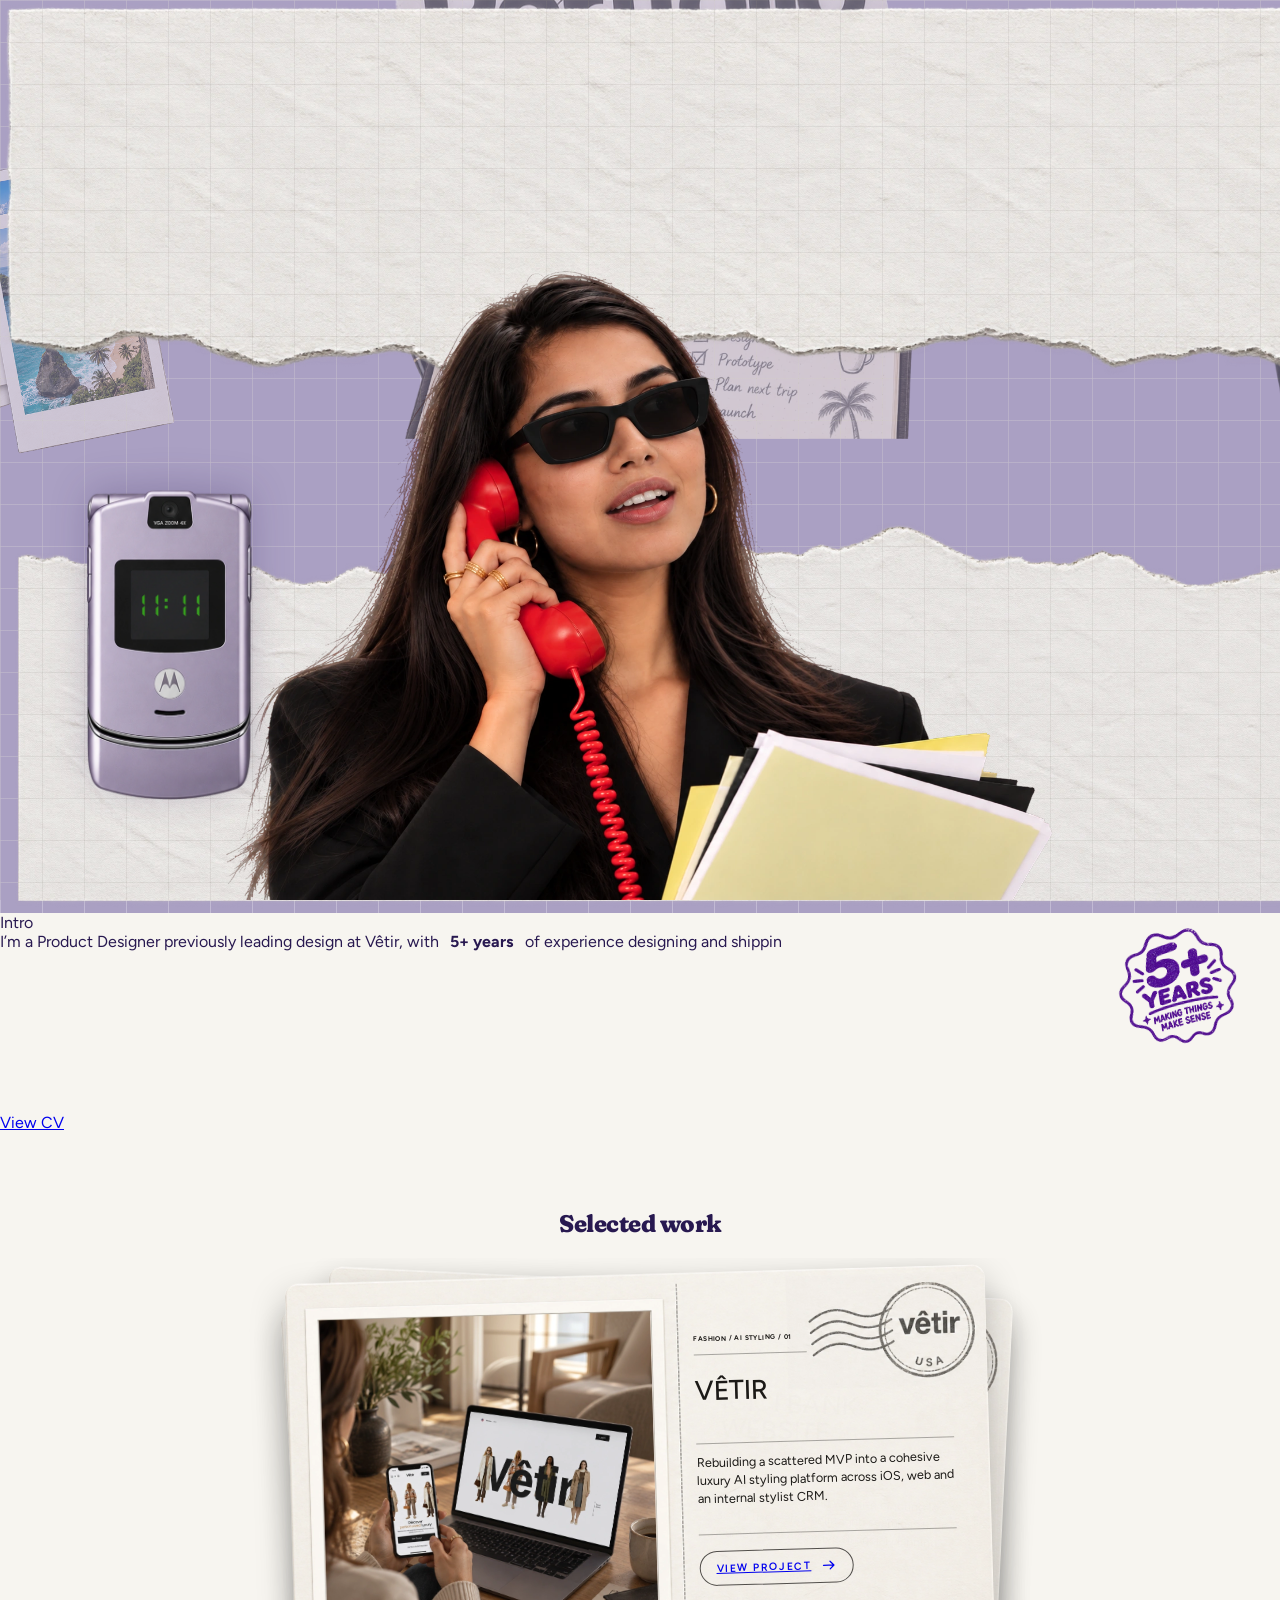
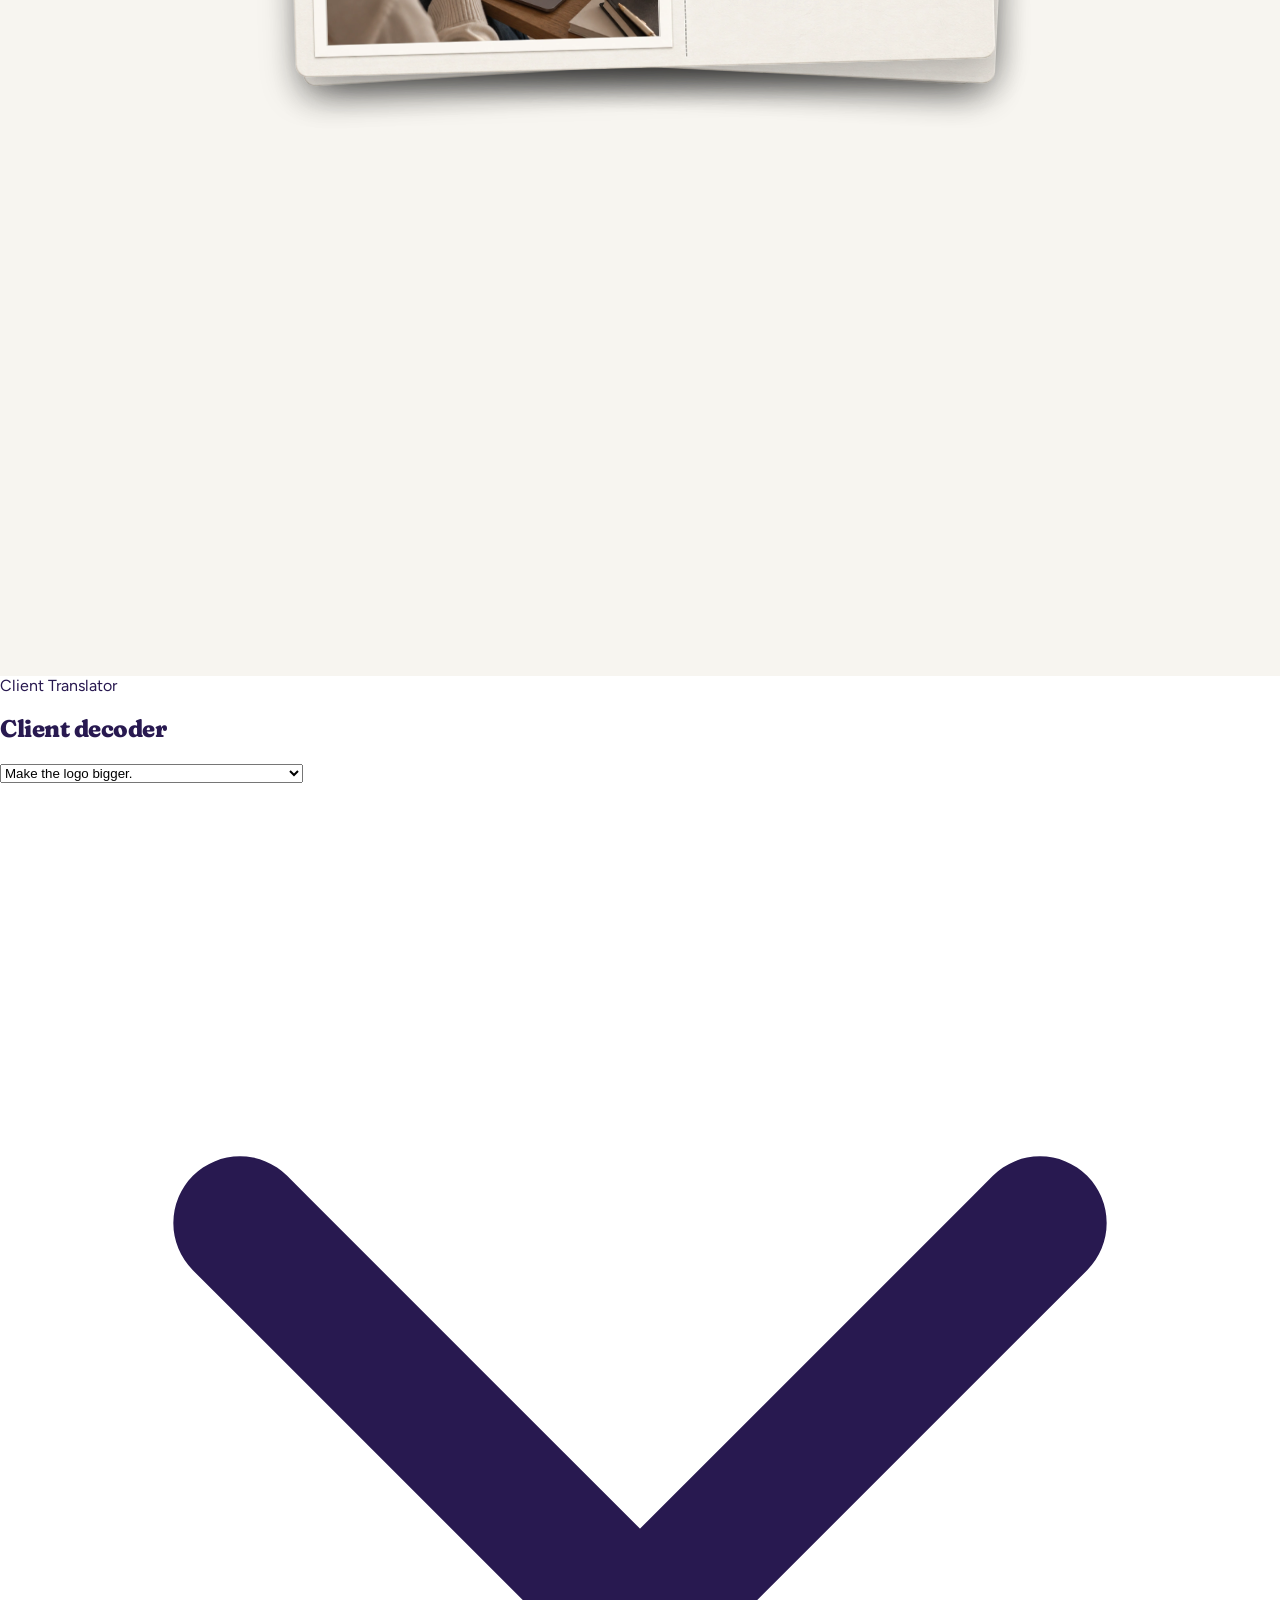
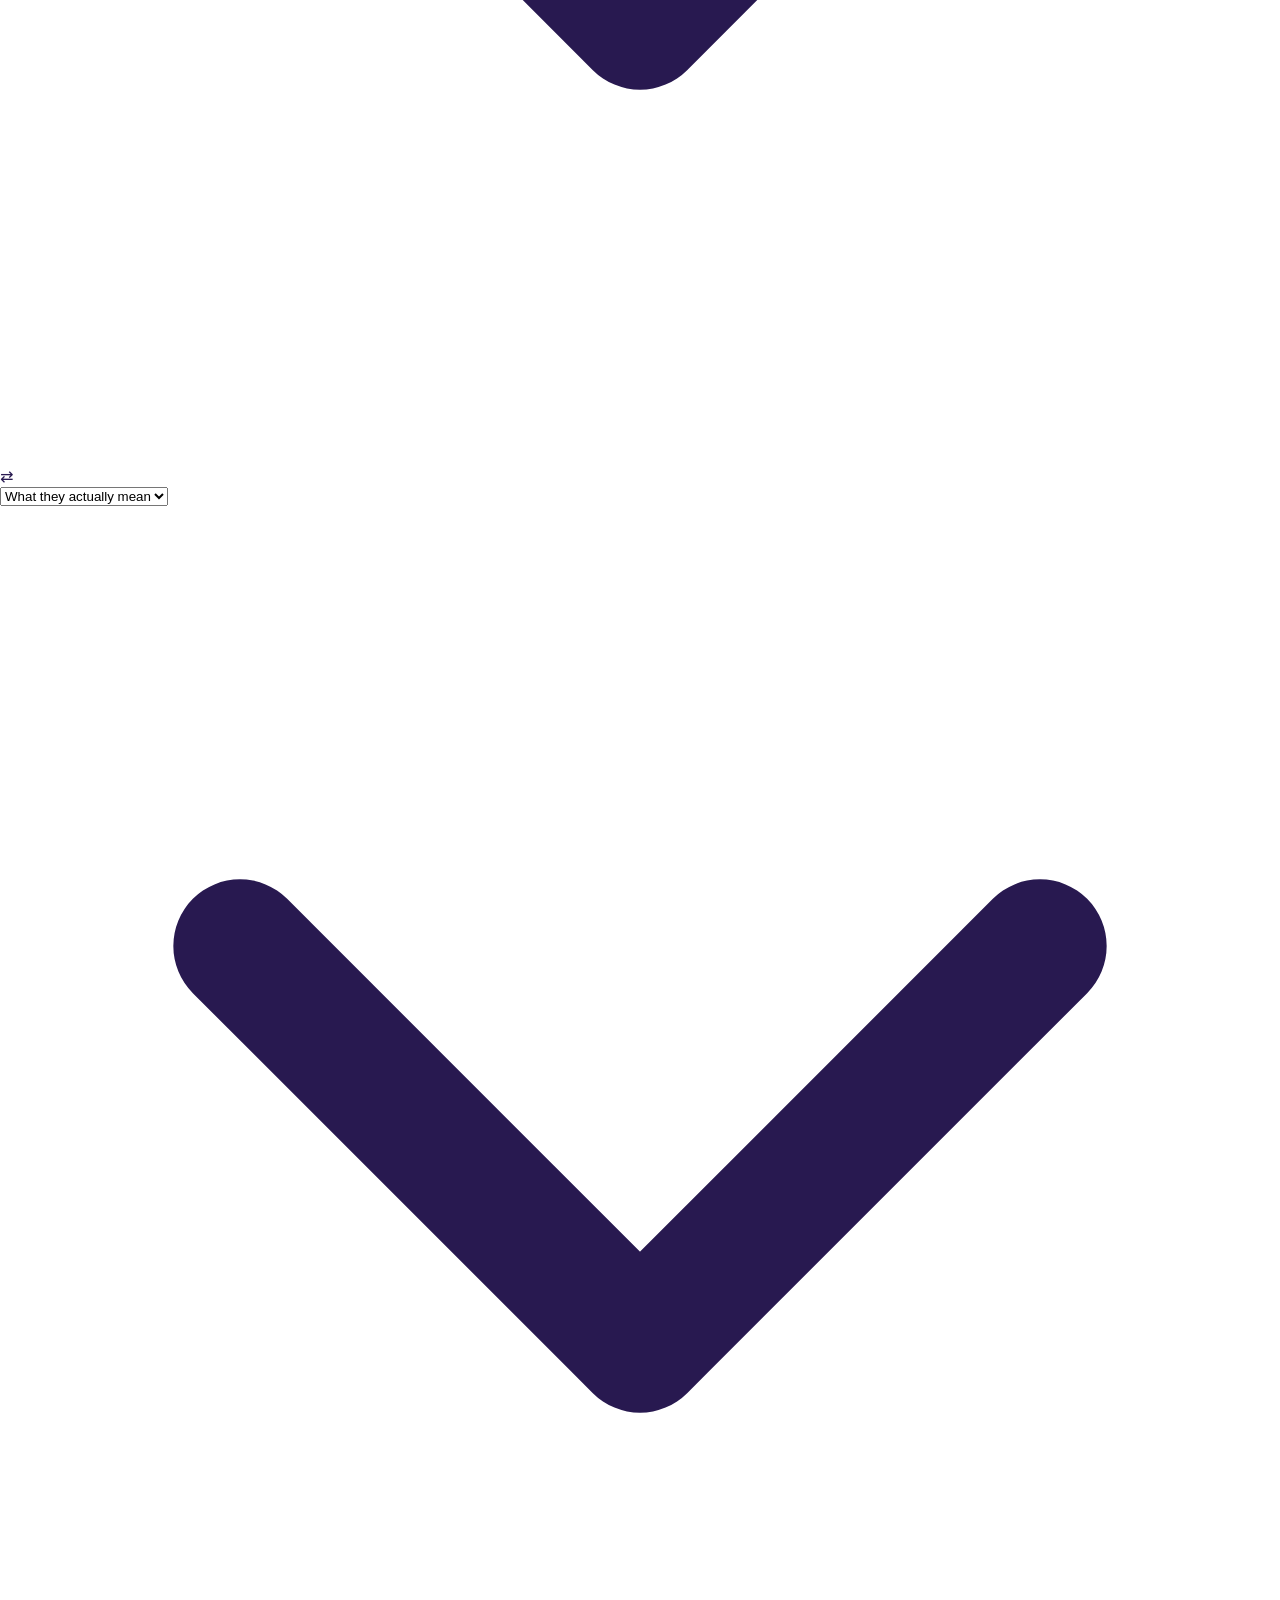
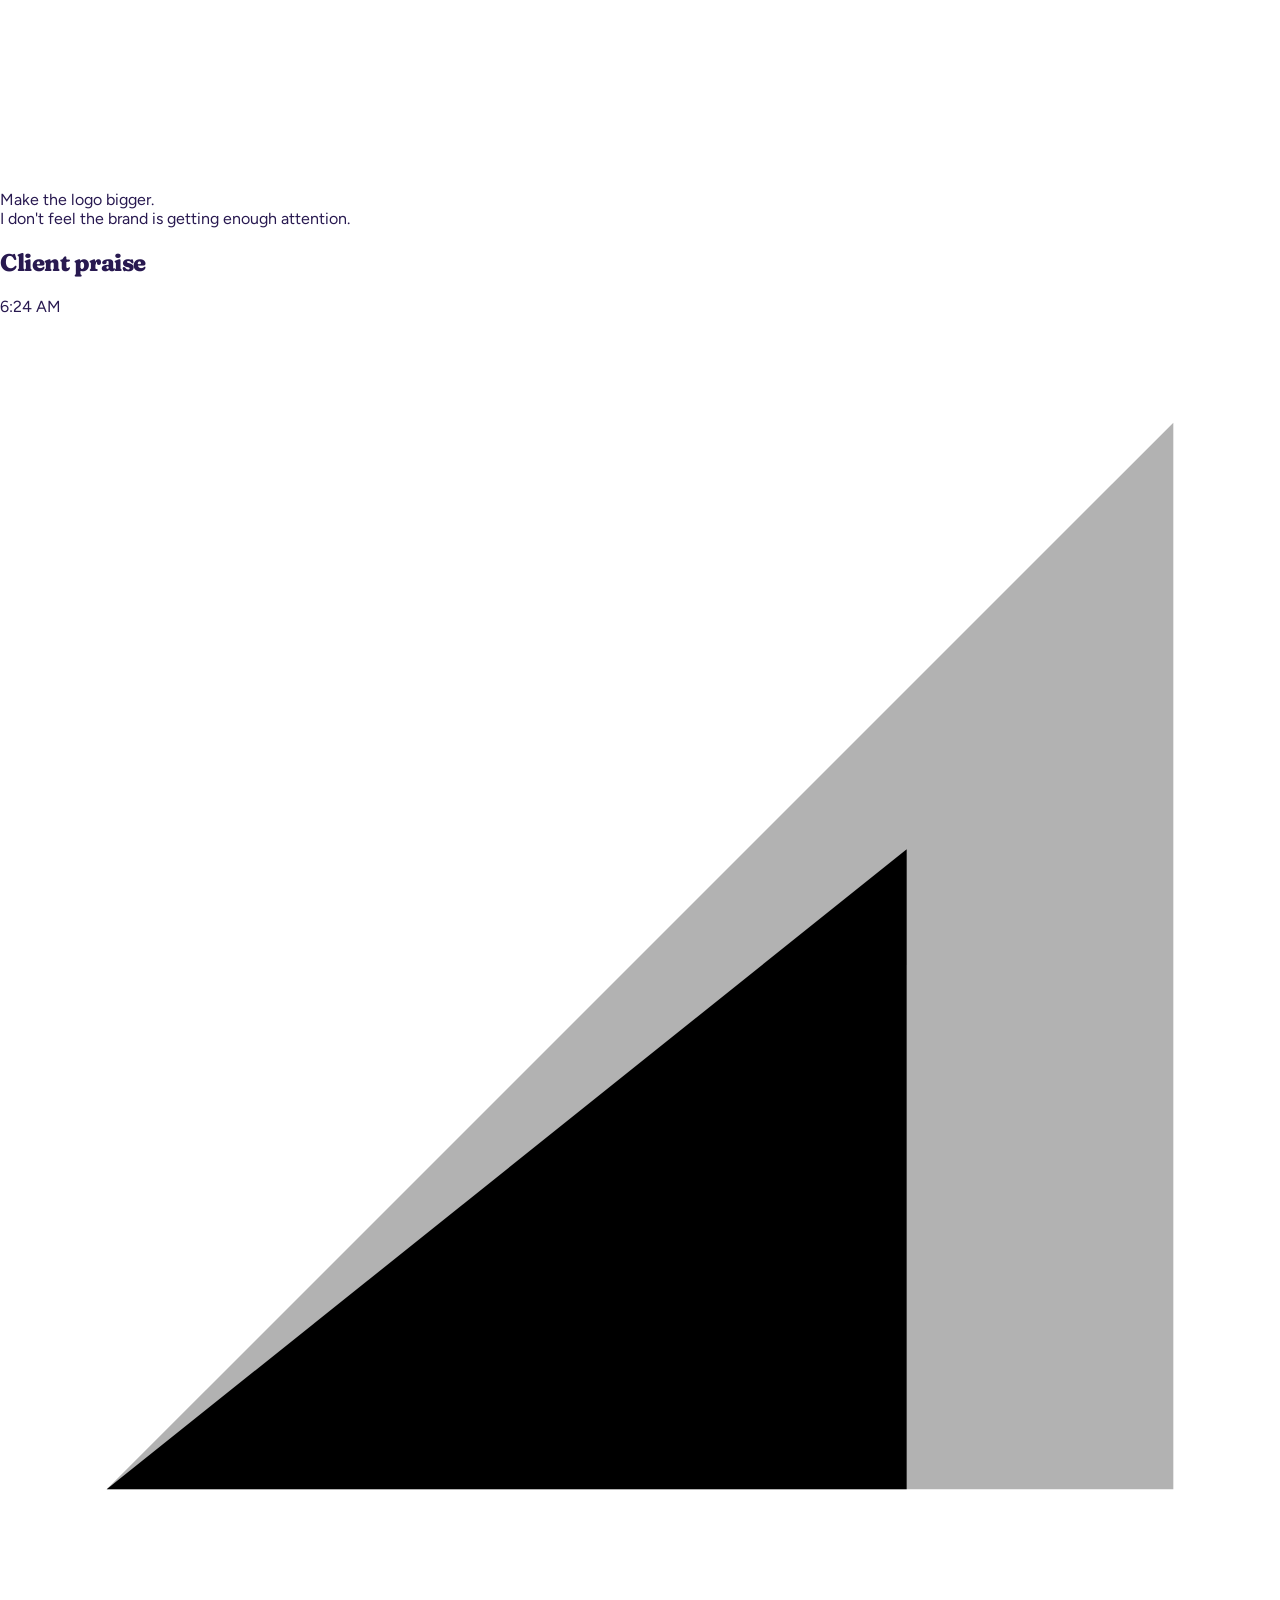
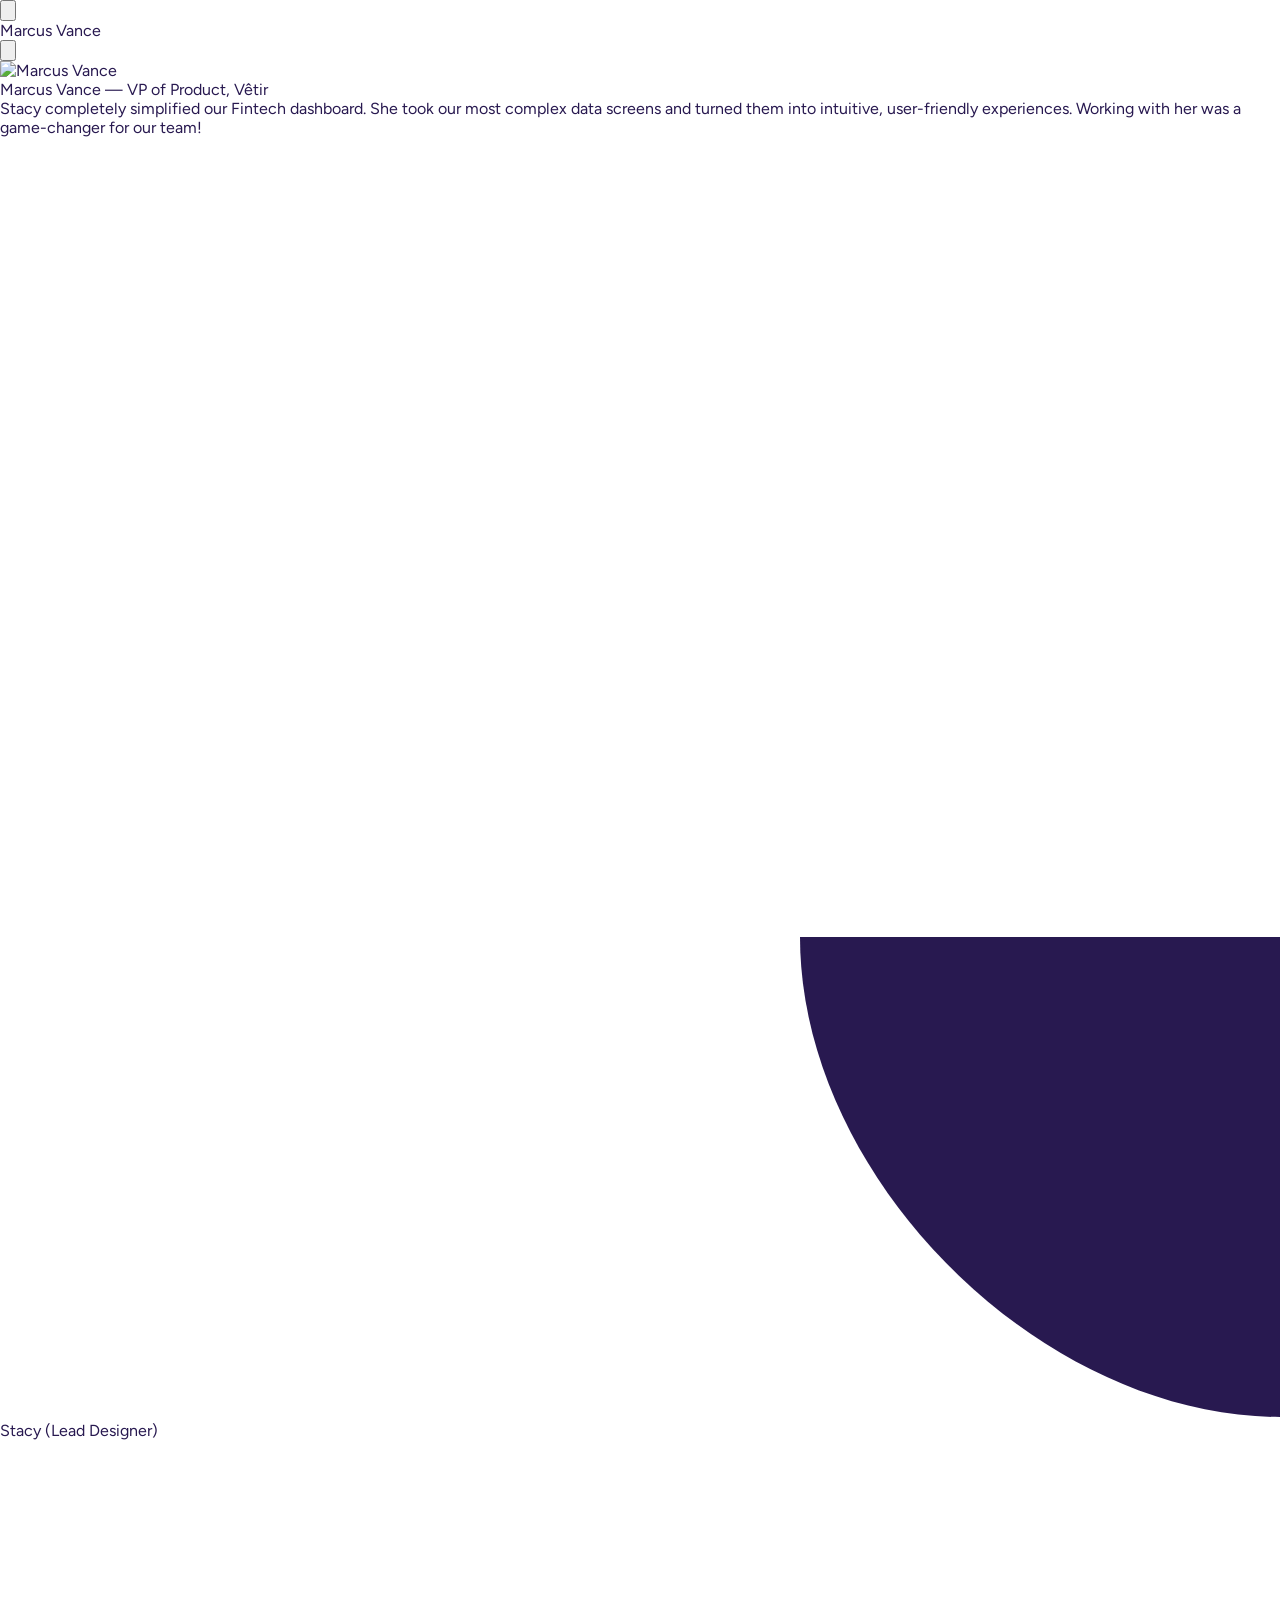
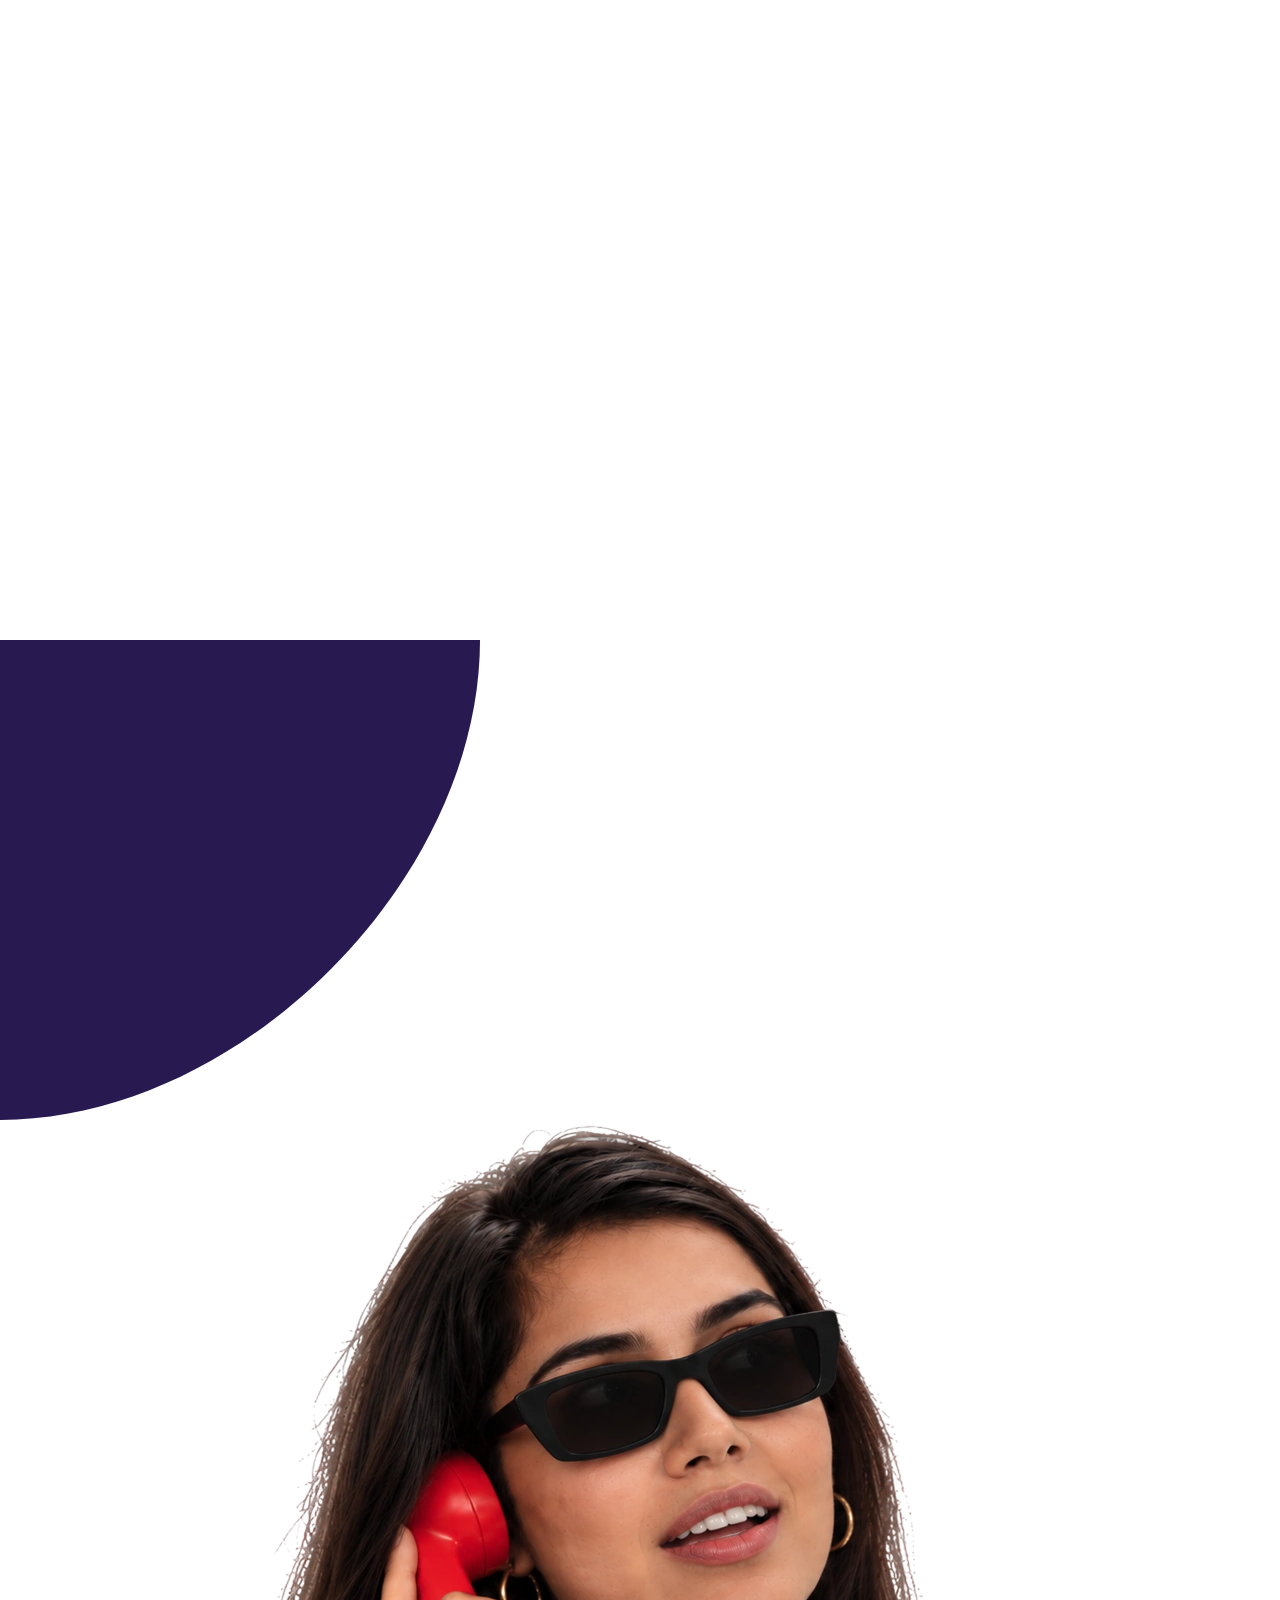
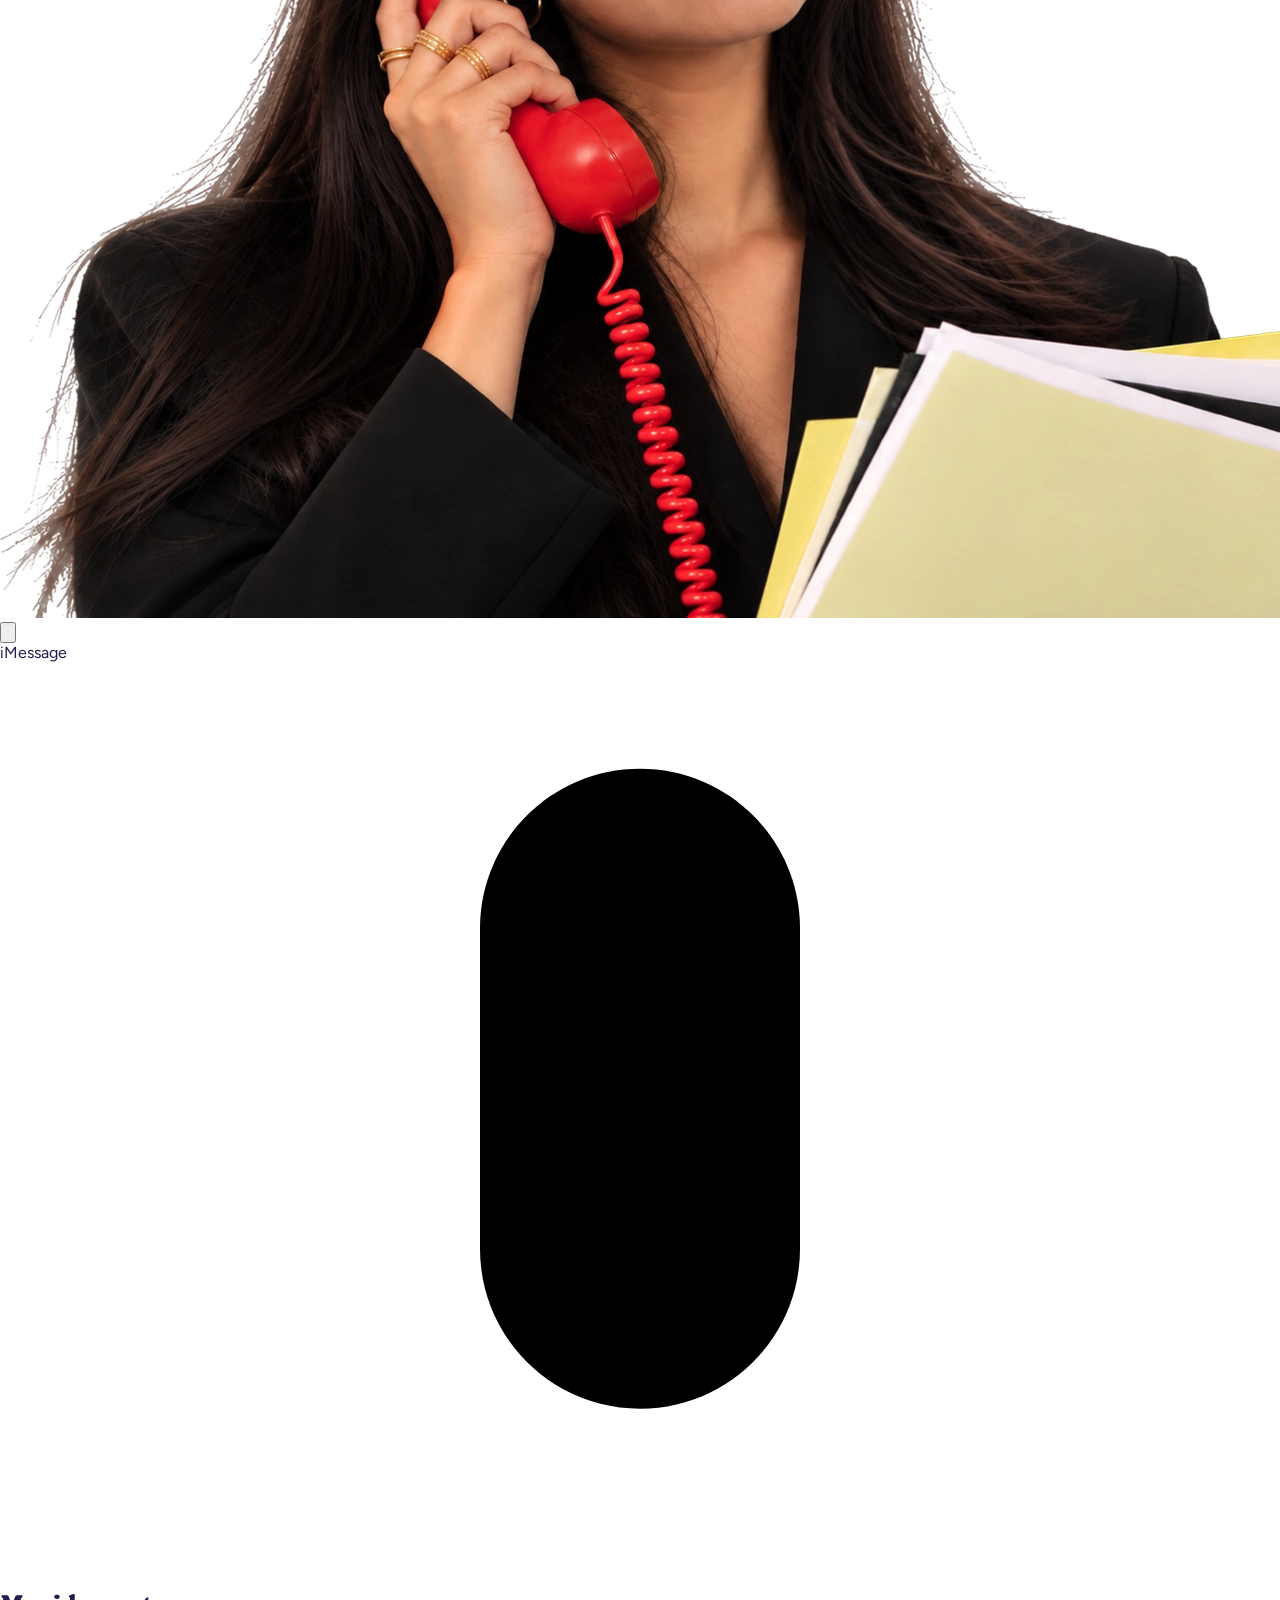
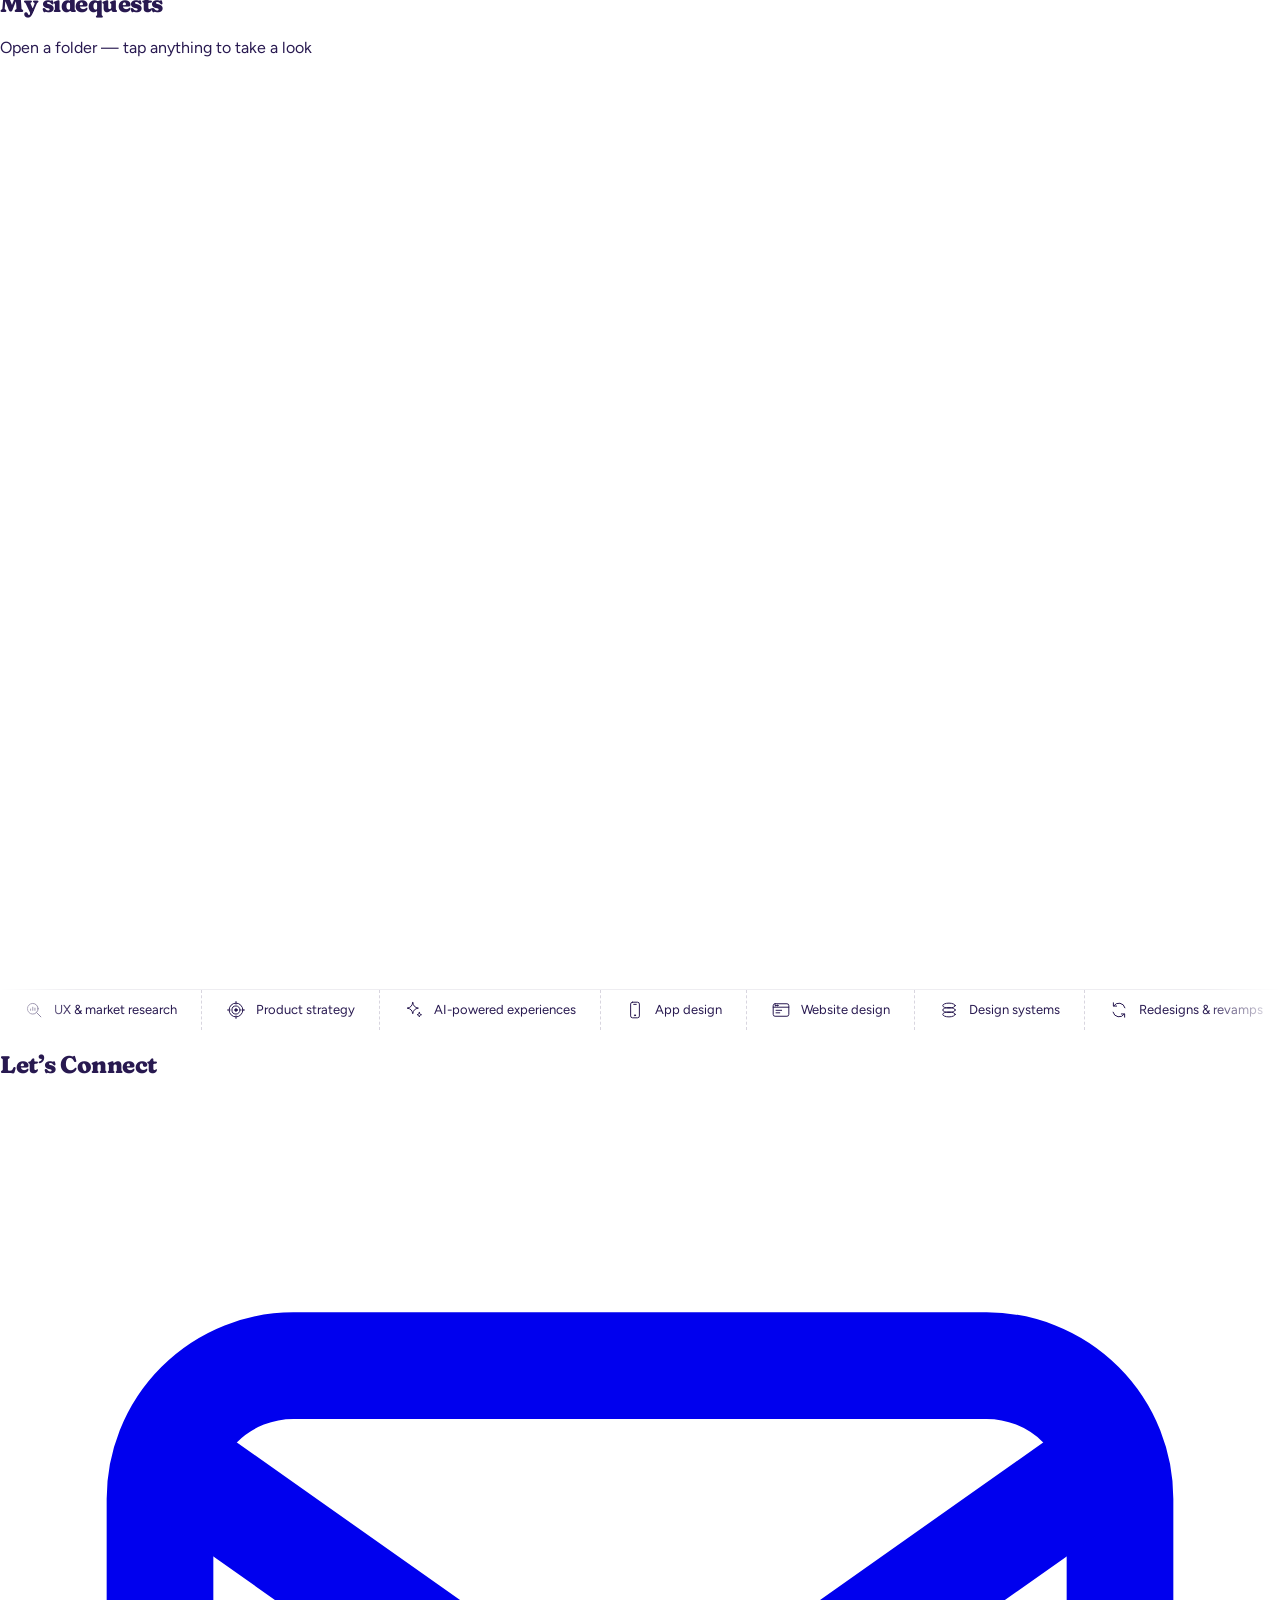
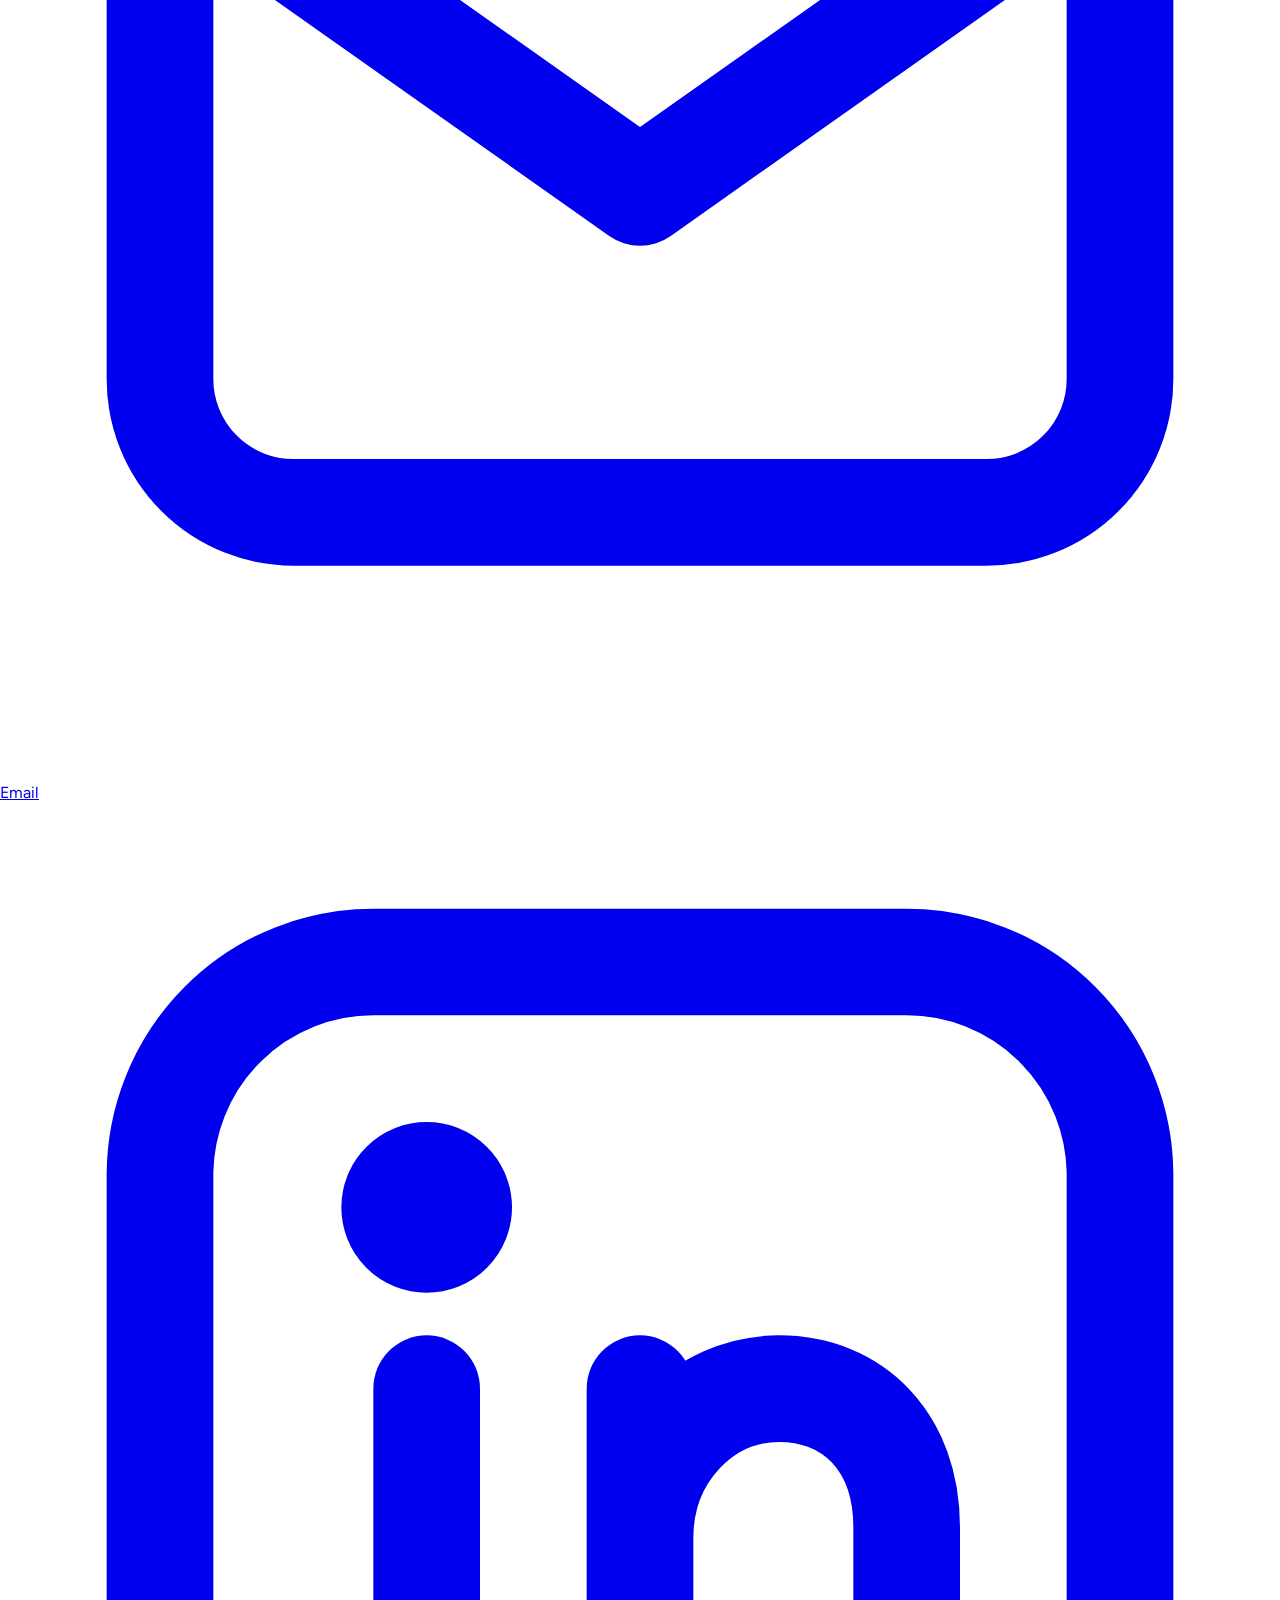
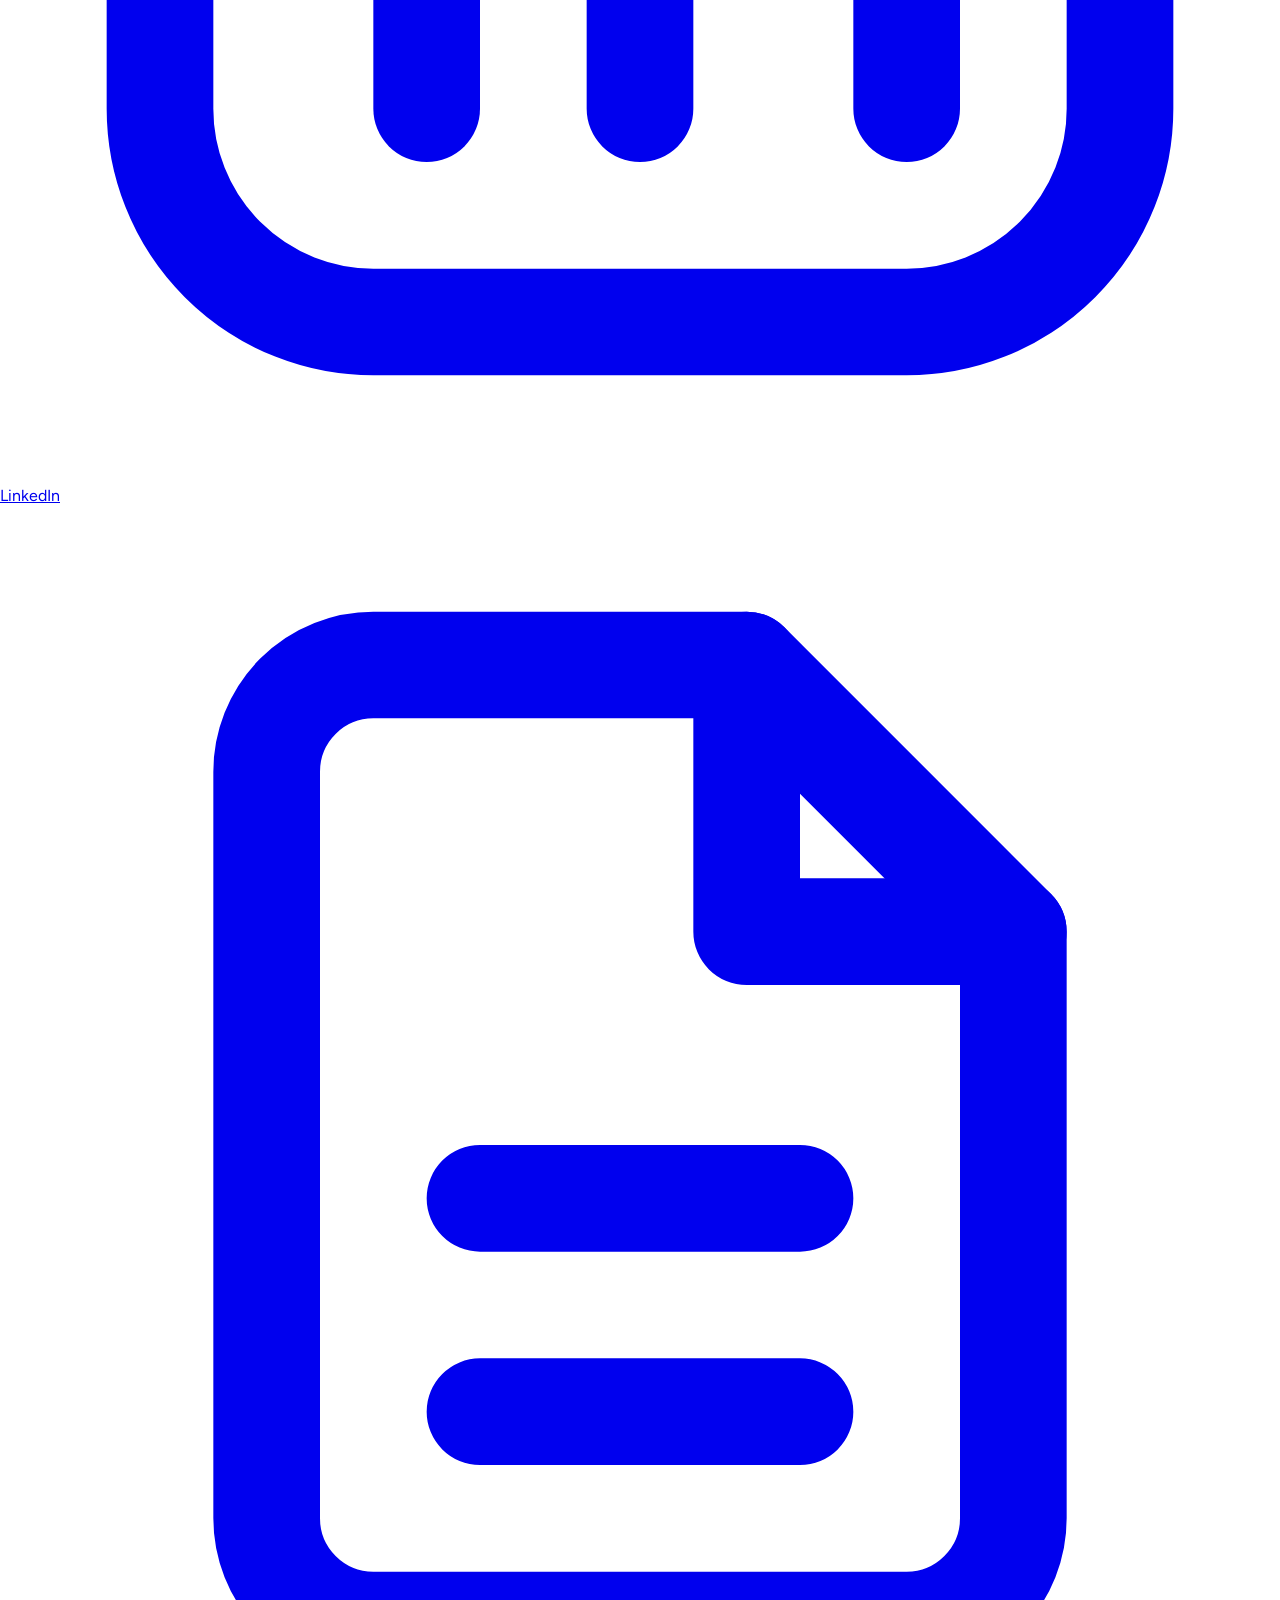
==== commit fd5754c4: "Add PostHog analytics (cookieless, recordings, heatmaps, named click events) Co-Authored-By: Claude " ====
--- a/index.html
+++ b/index.html
@@ -1445,6 +1445,7 @@
       opacity: 1;
     }
   </style>
+  <script src="analytics.js" defer></script>
 </head>
 
 <body class="bg-[#faf9f6] text-[#1c1c1a] overflow-x-hidden">
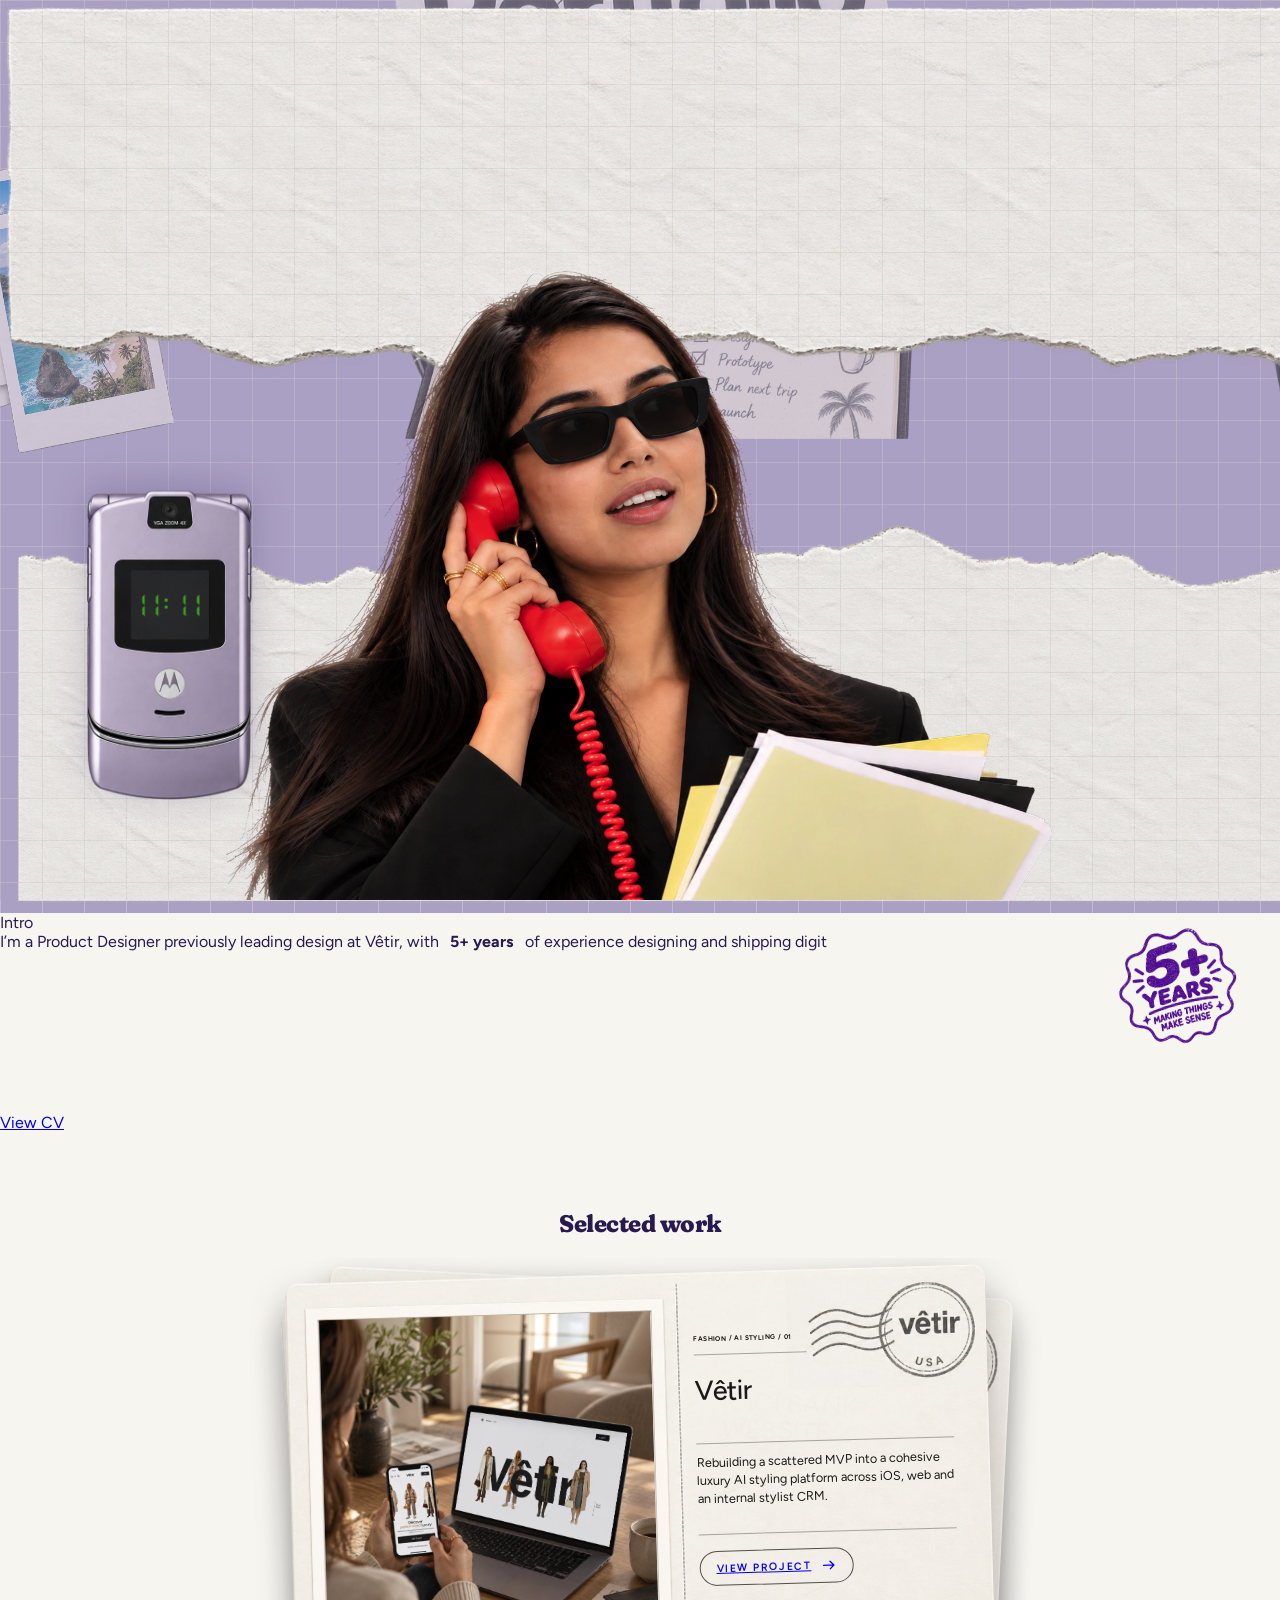
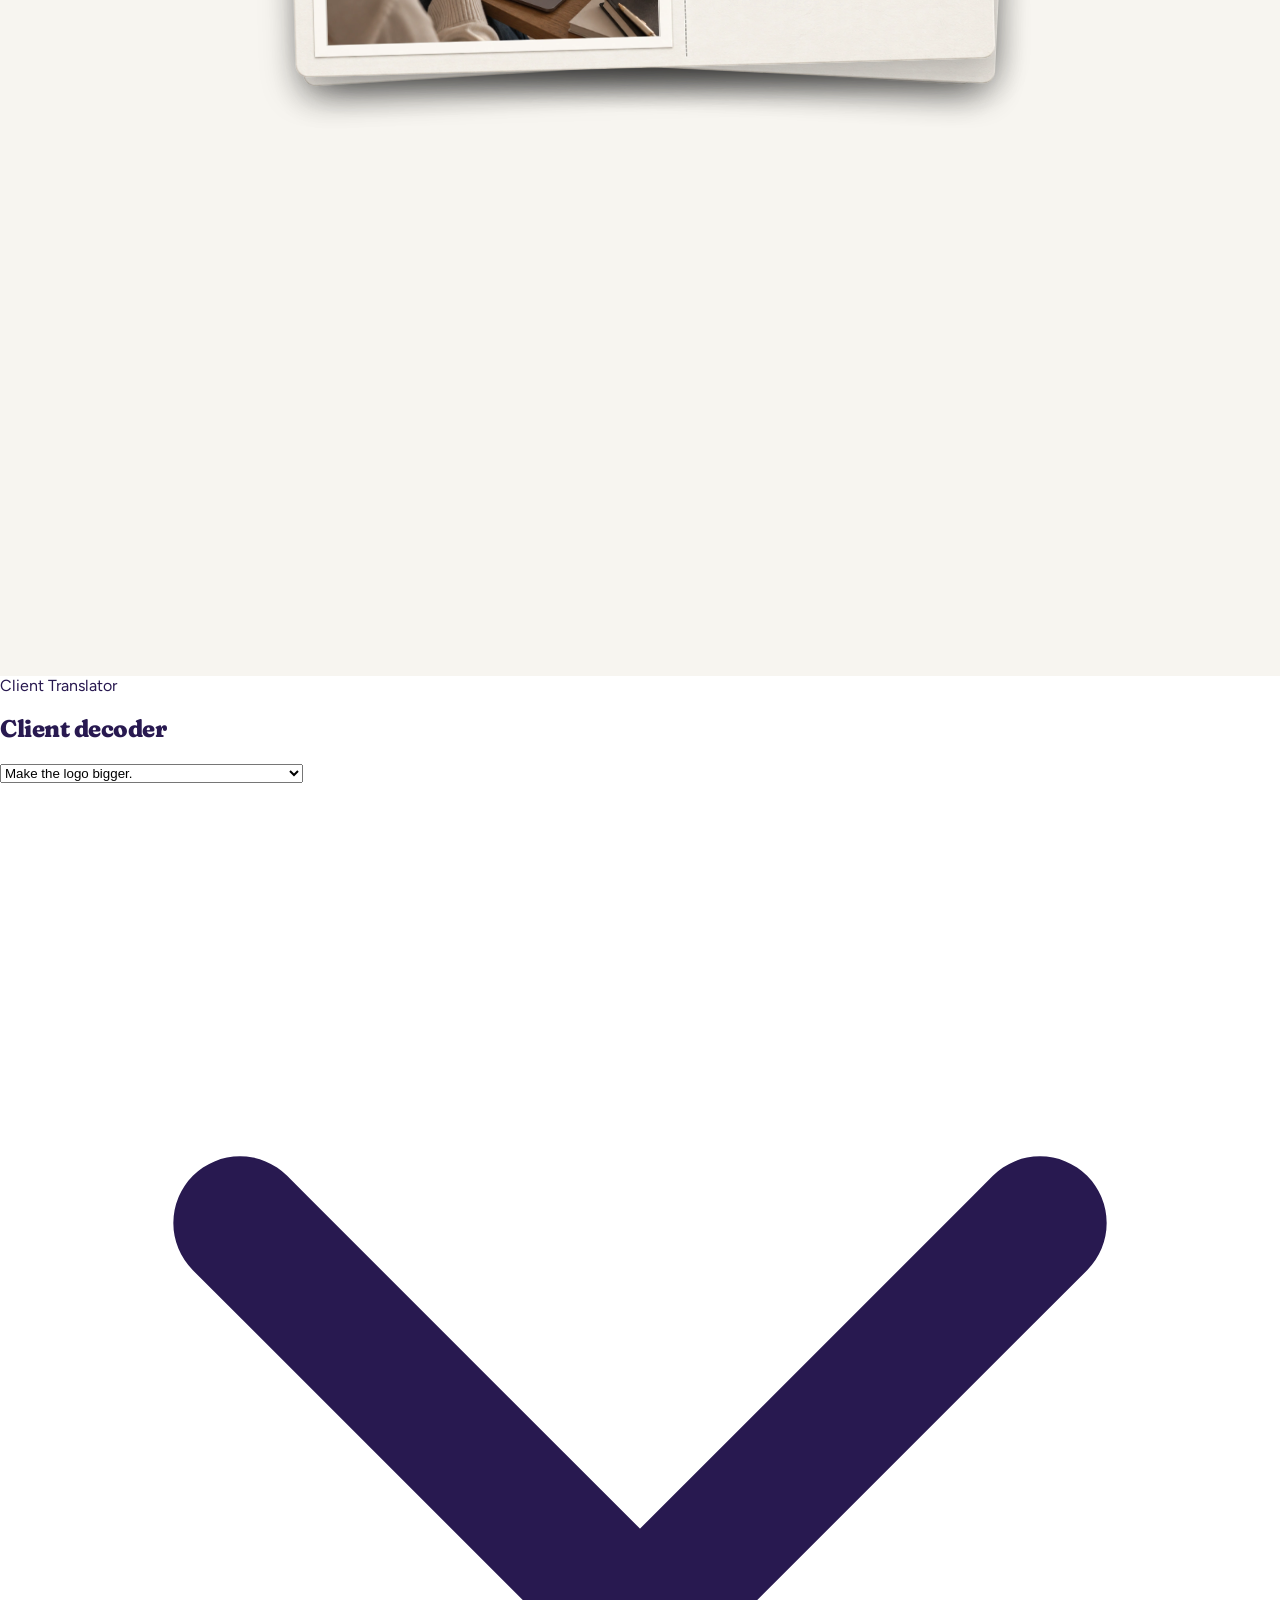
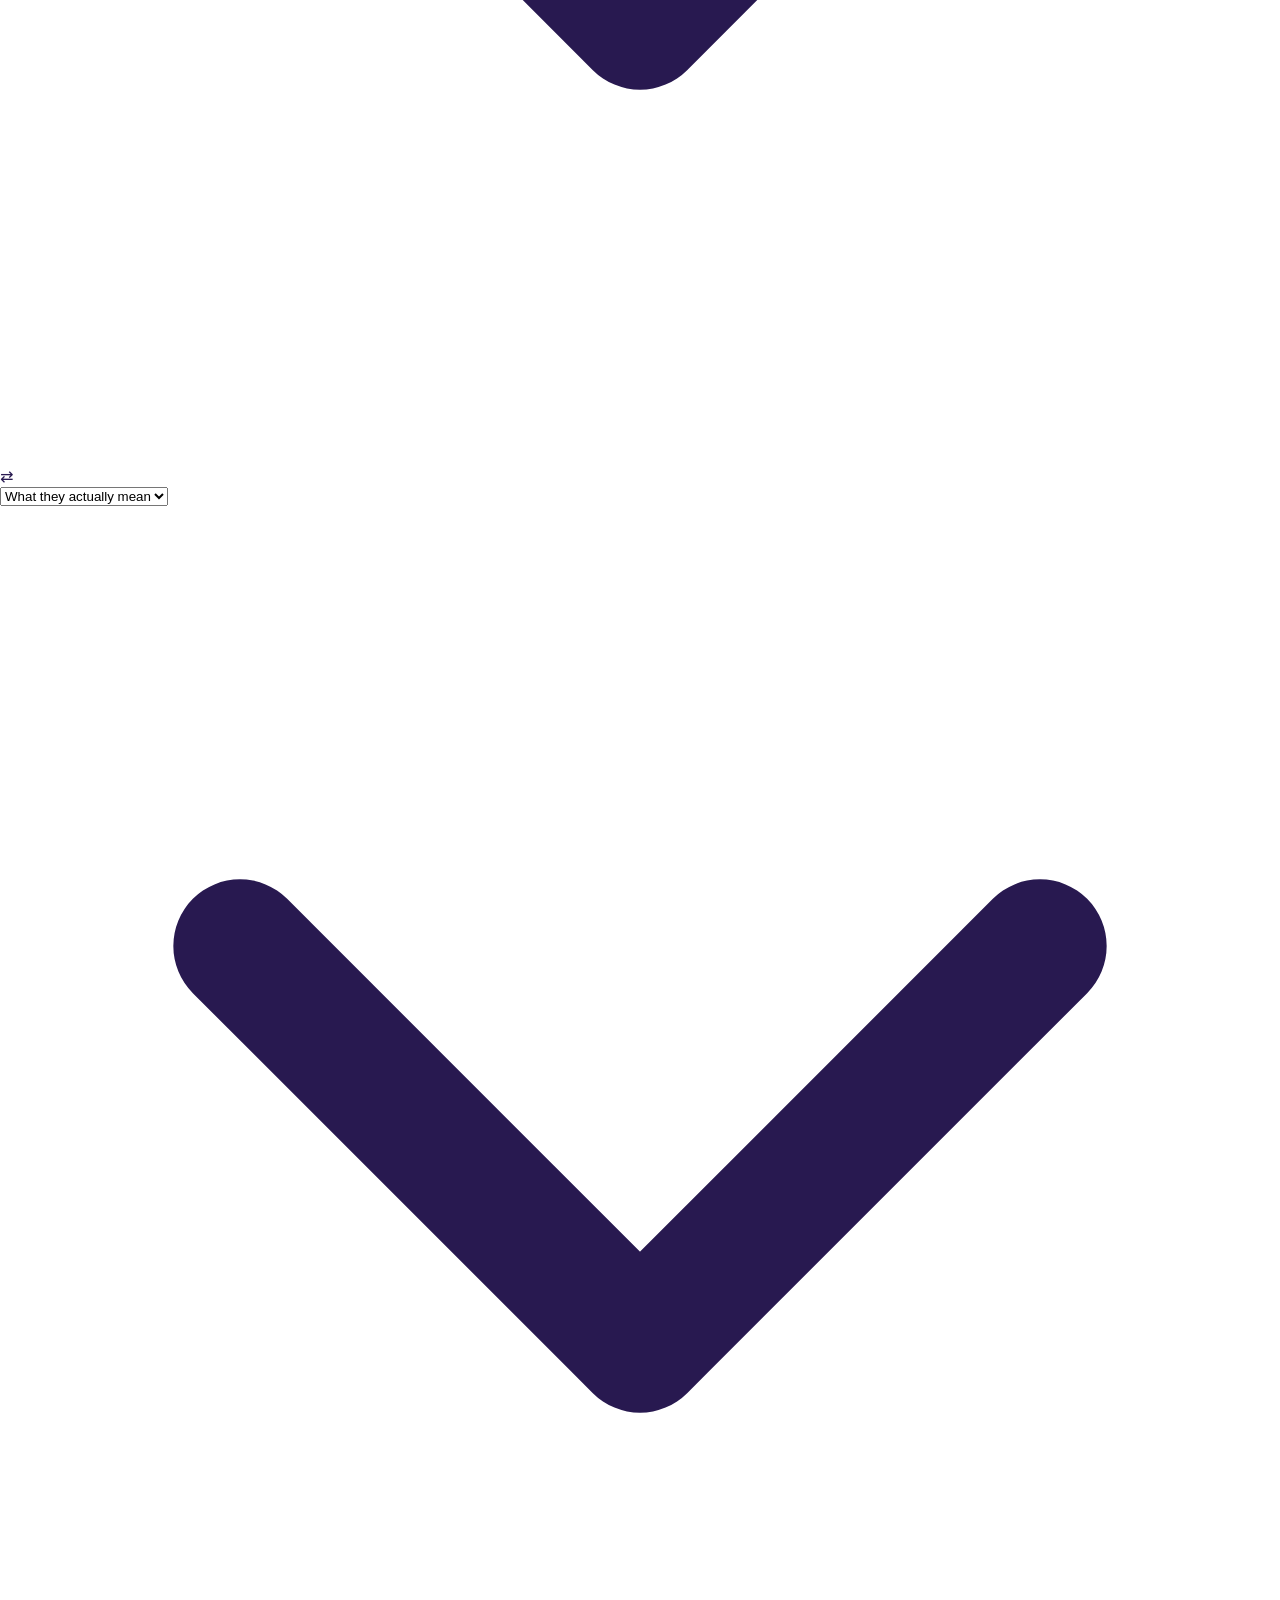
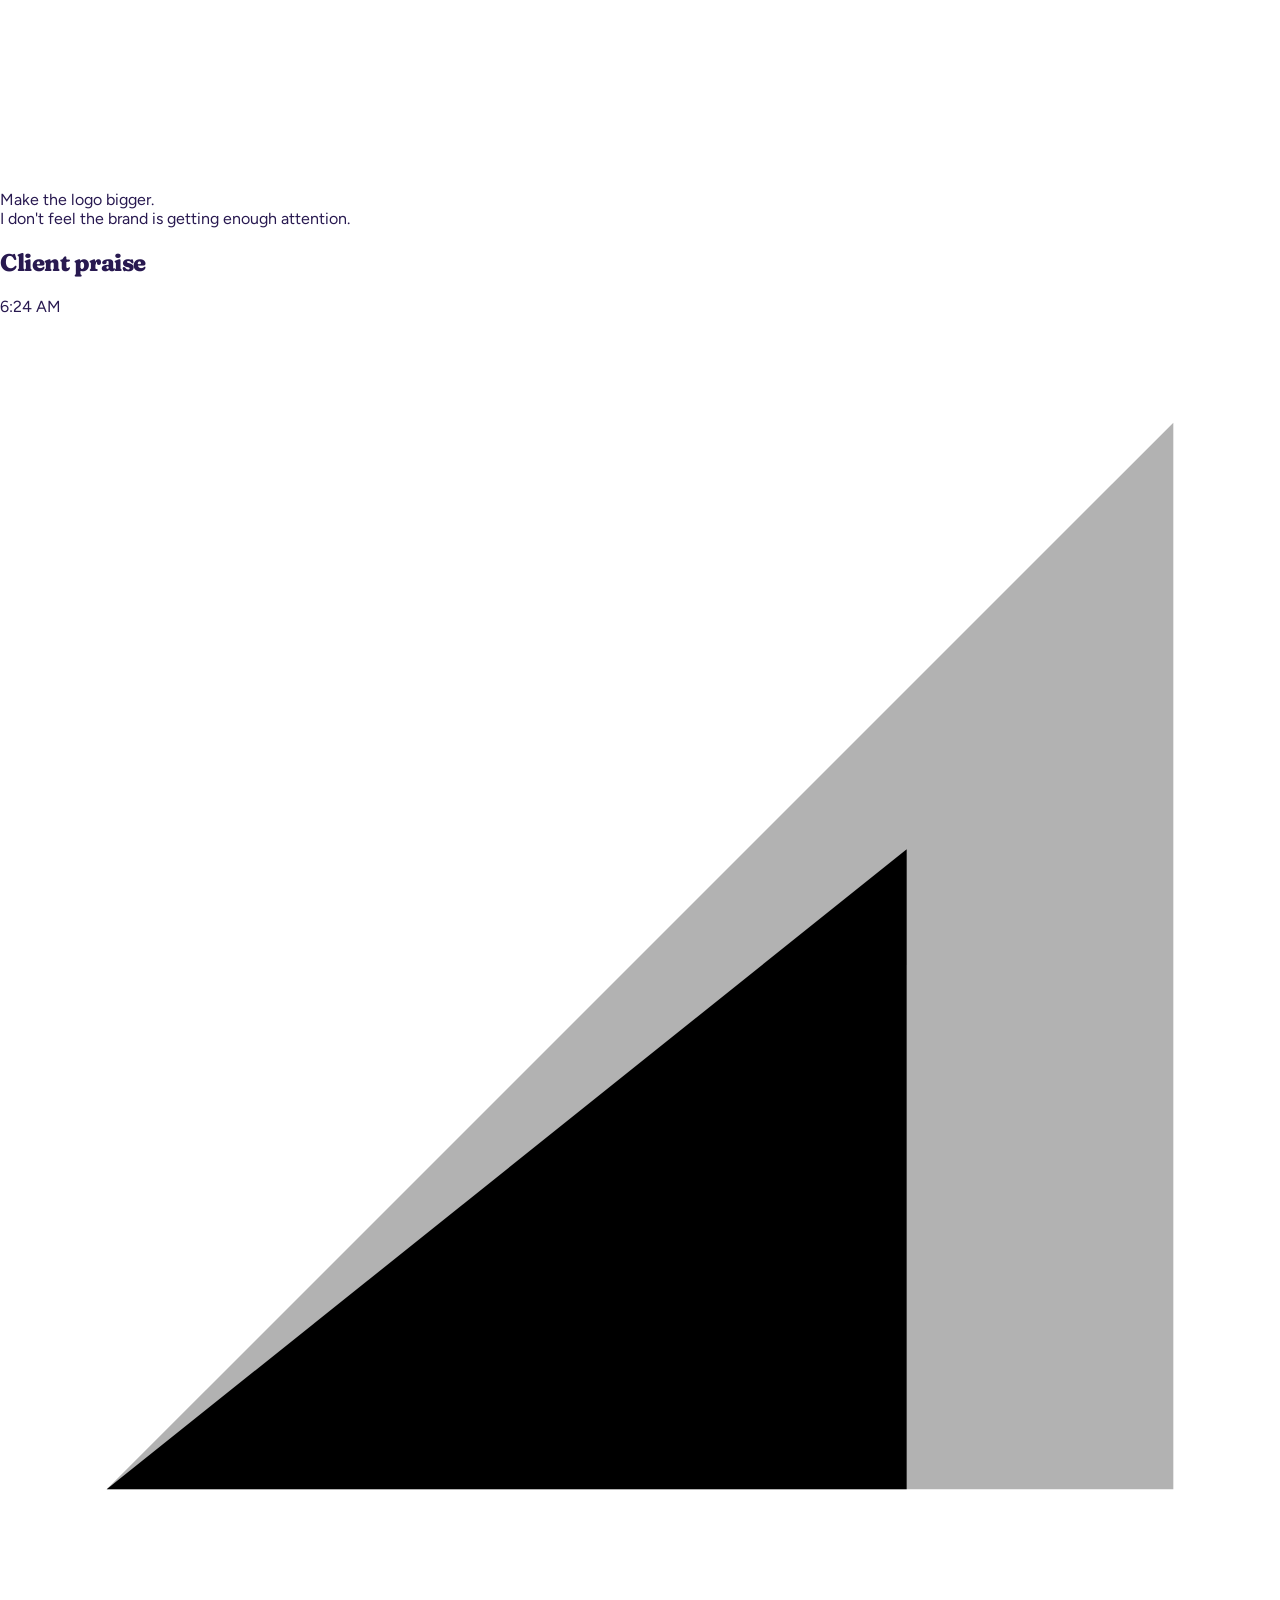
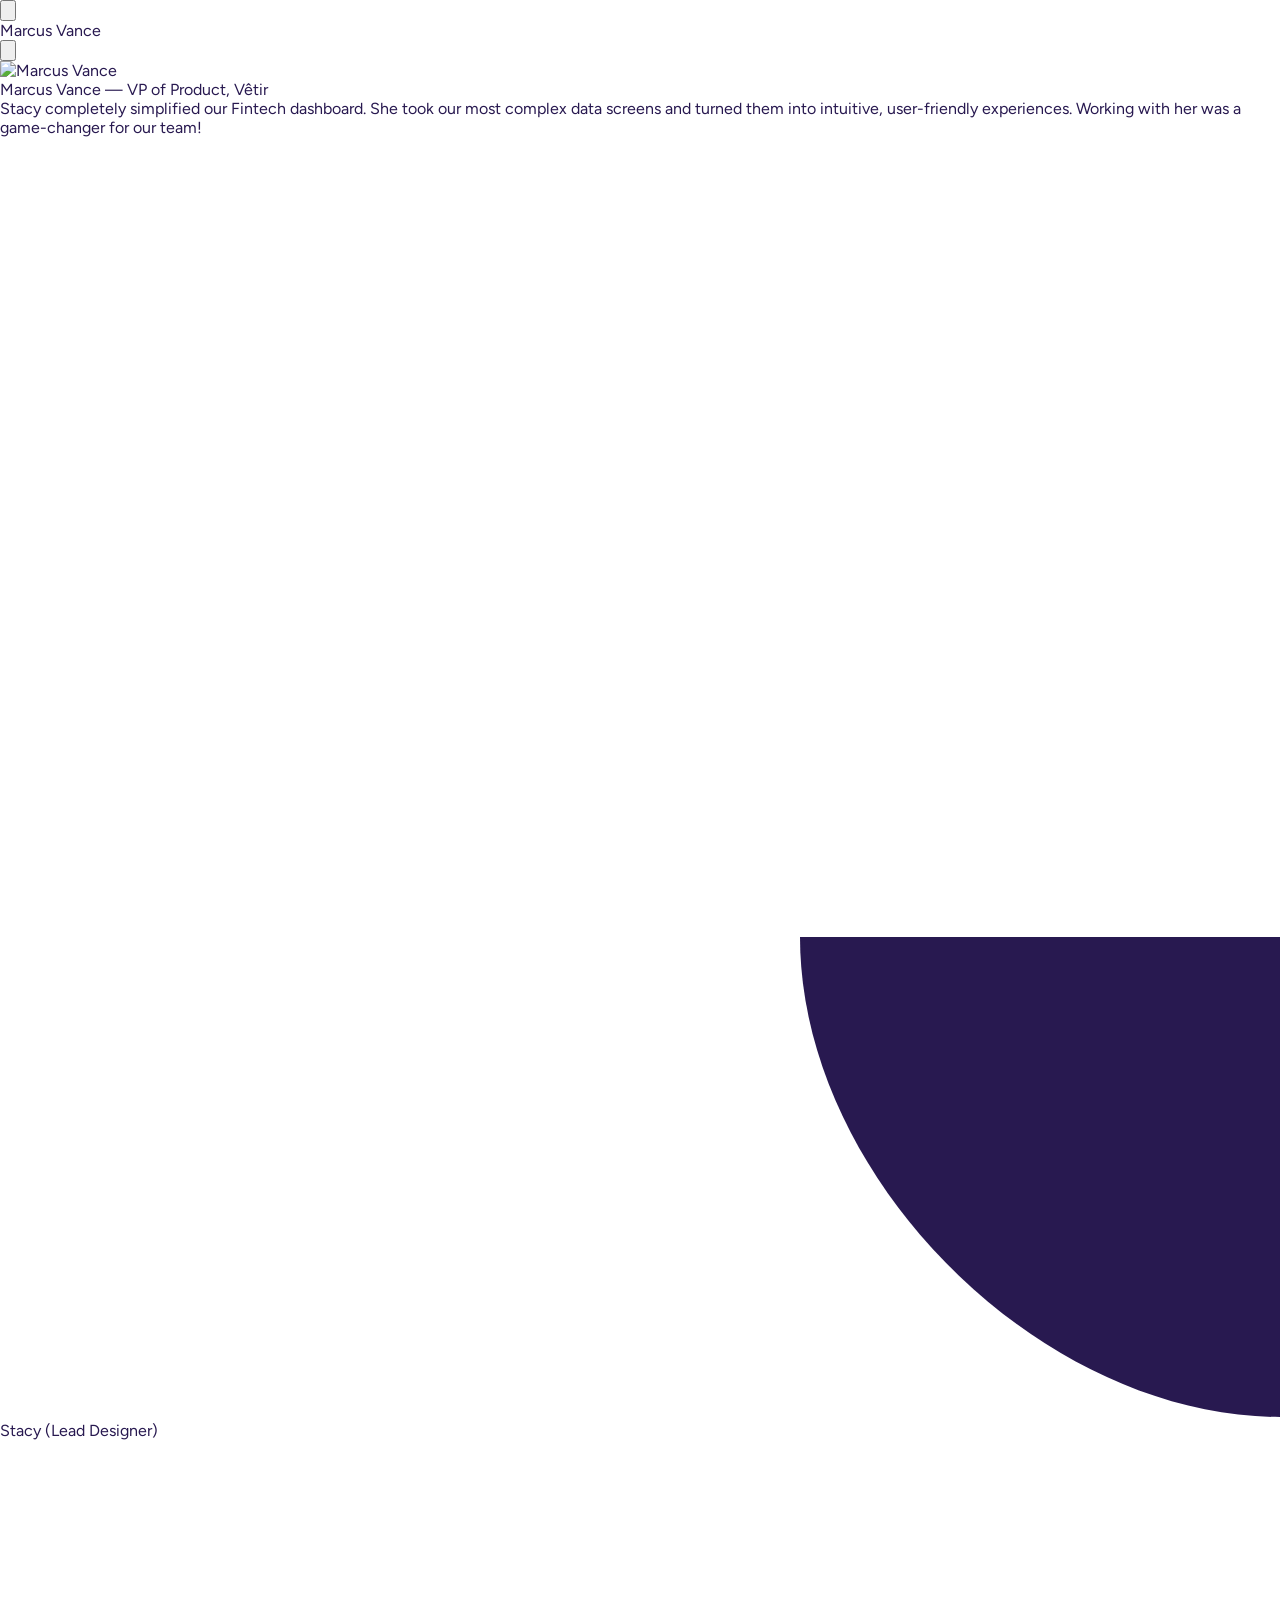
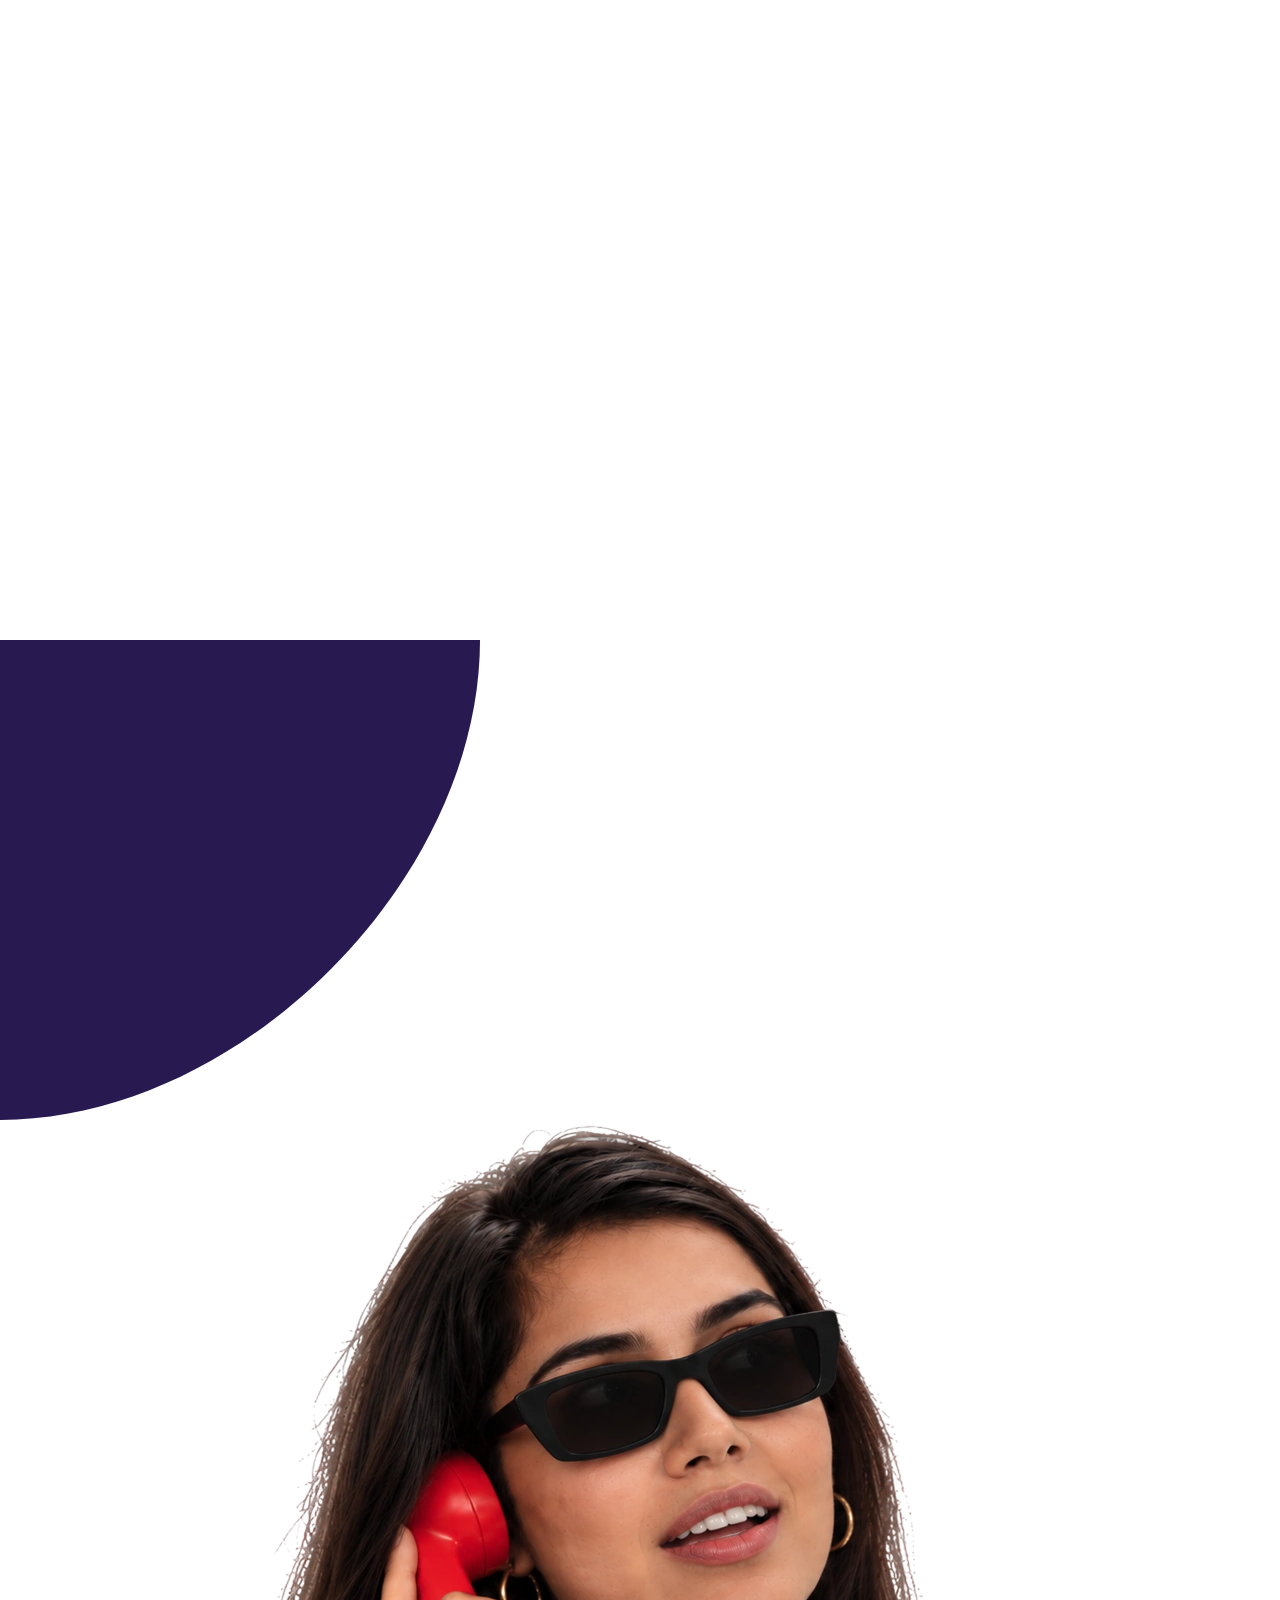
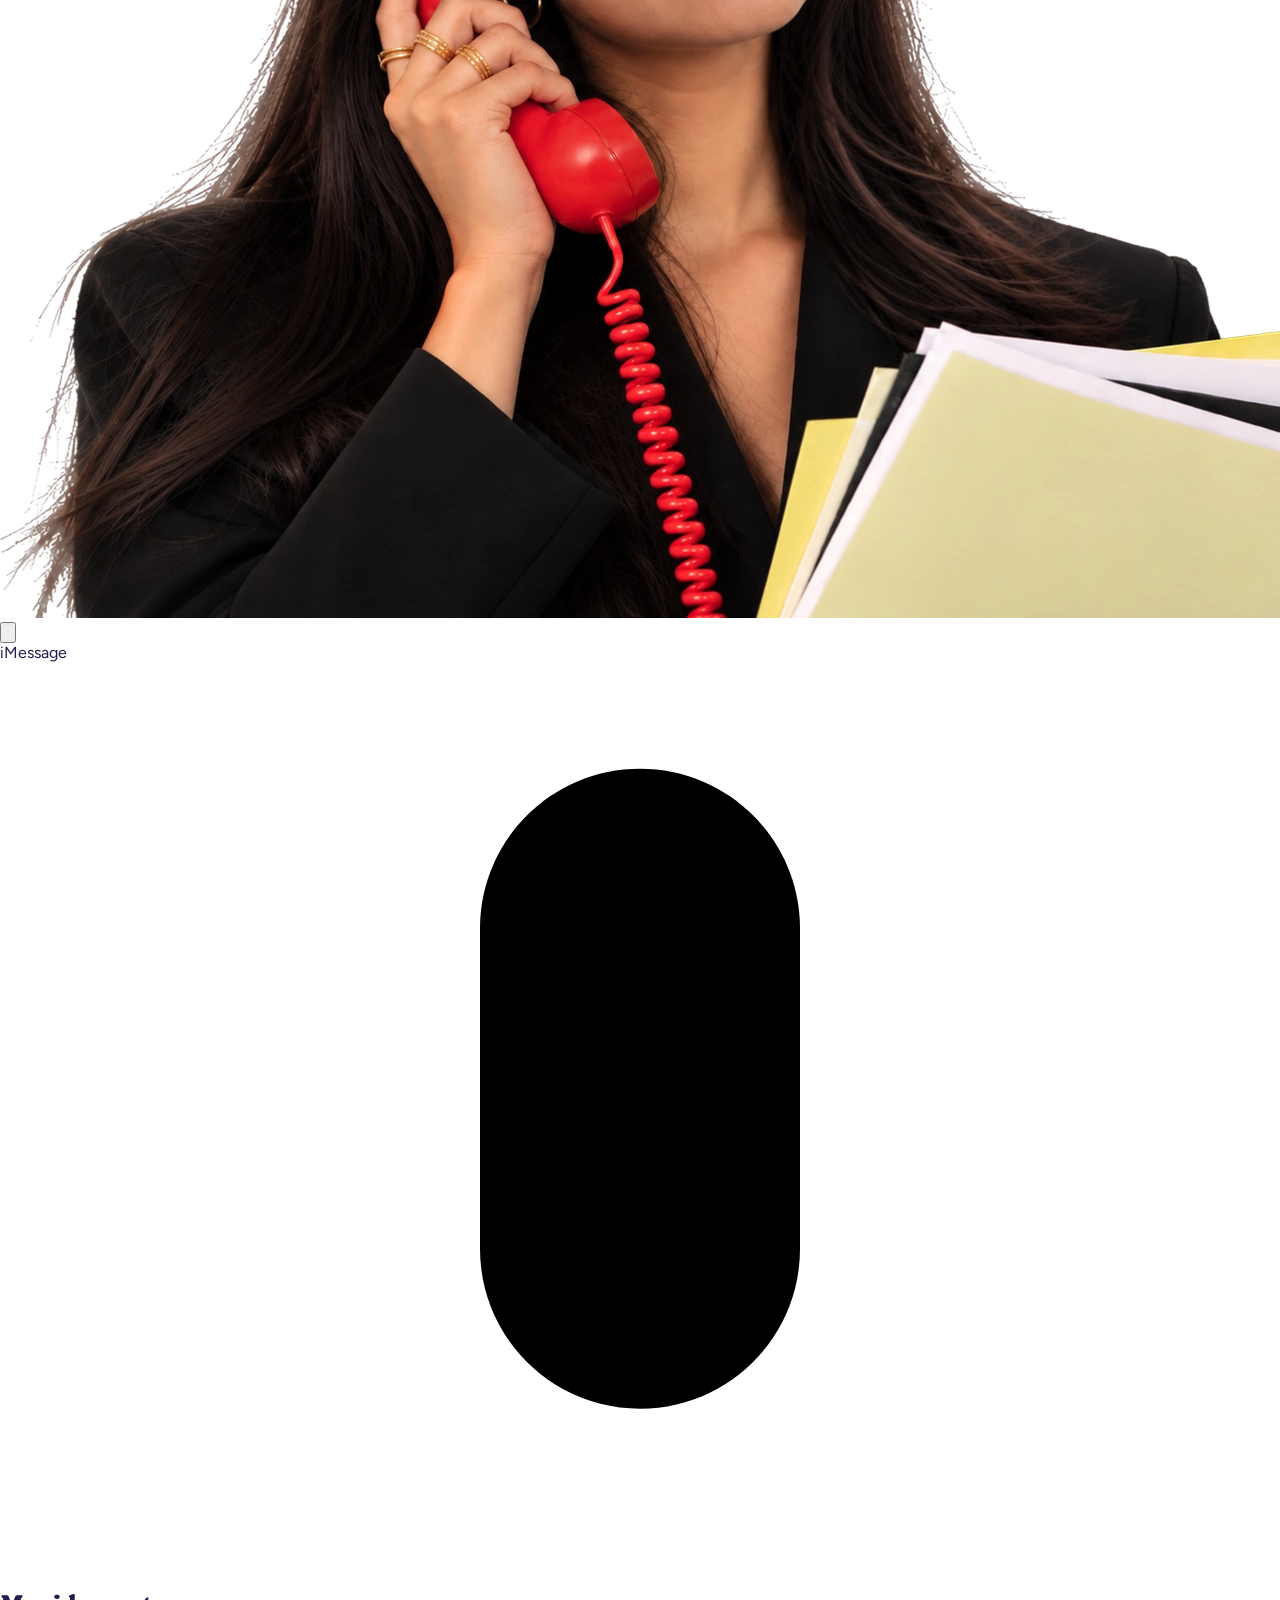
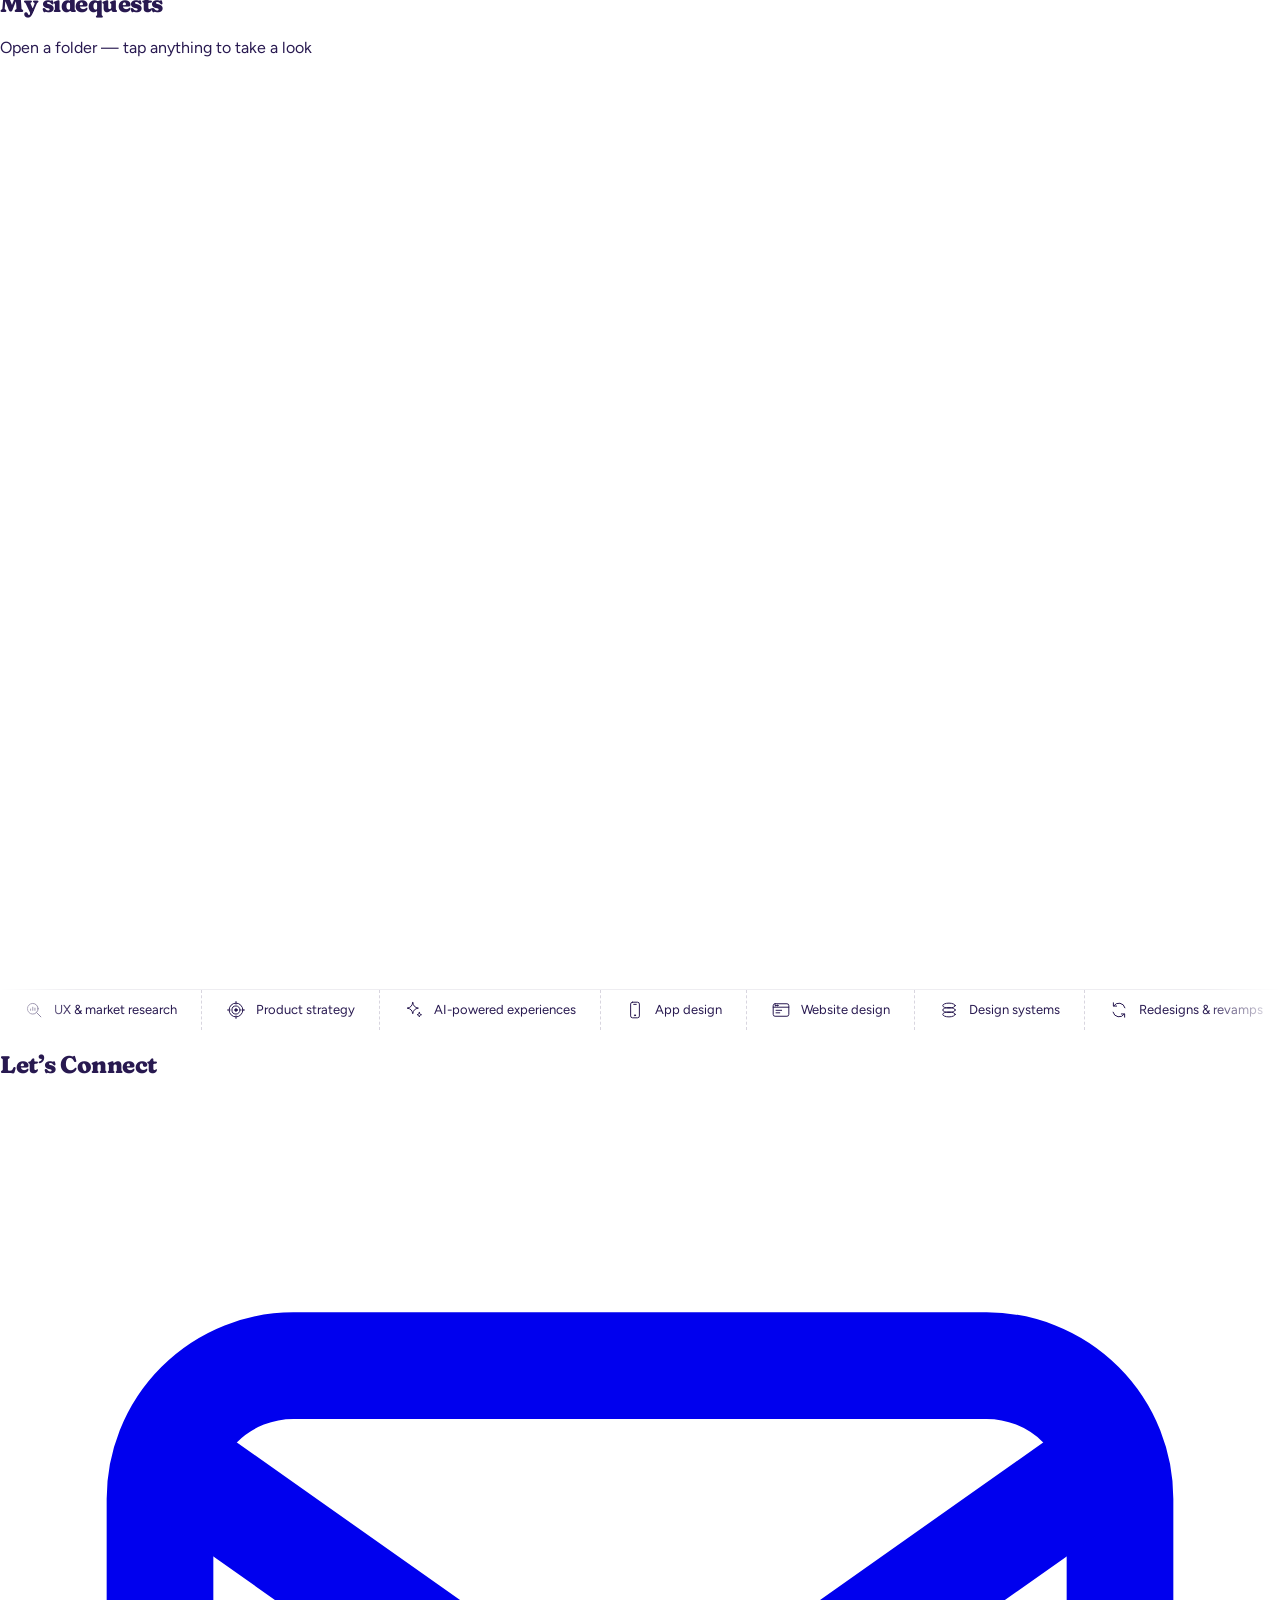
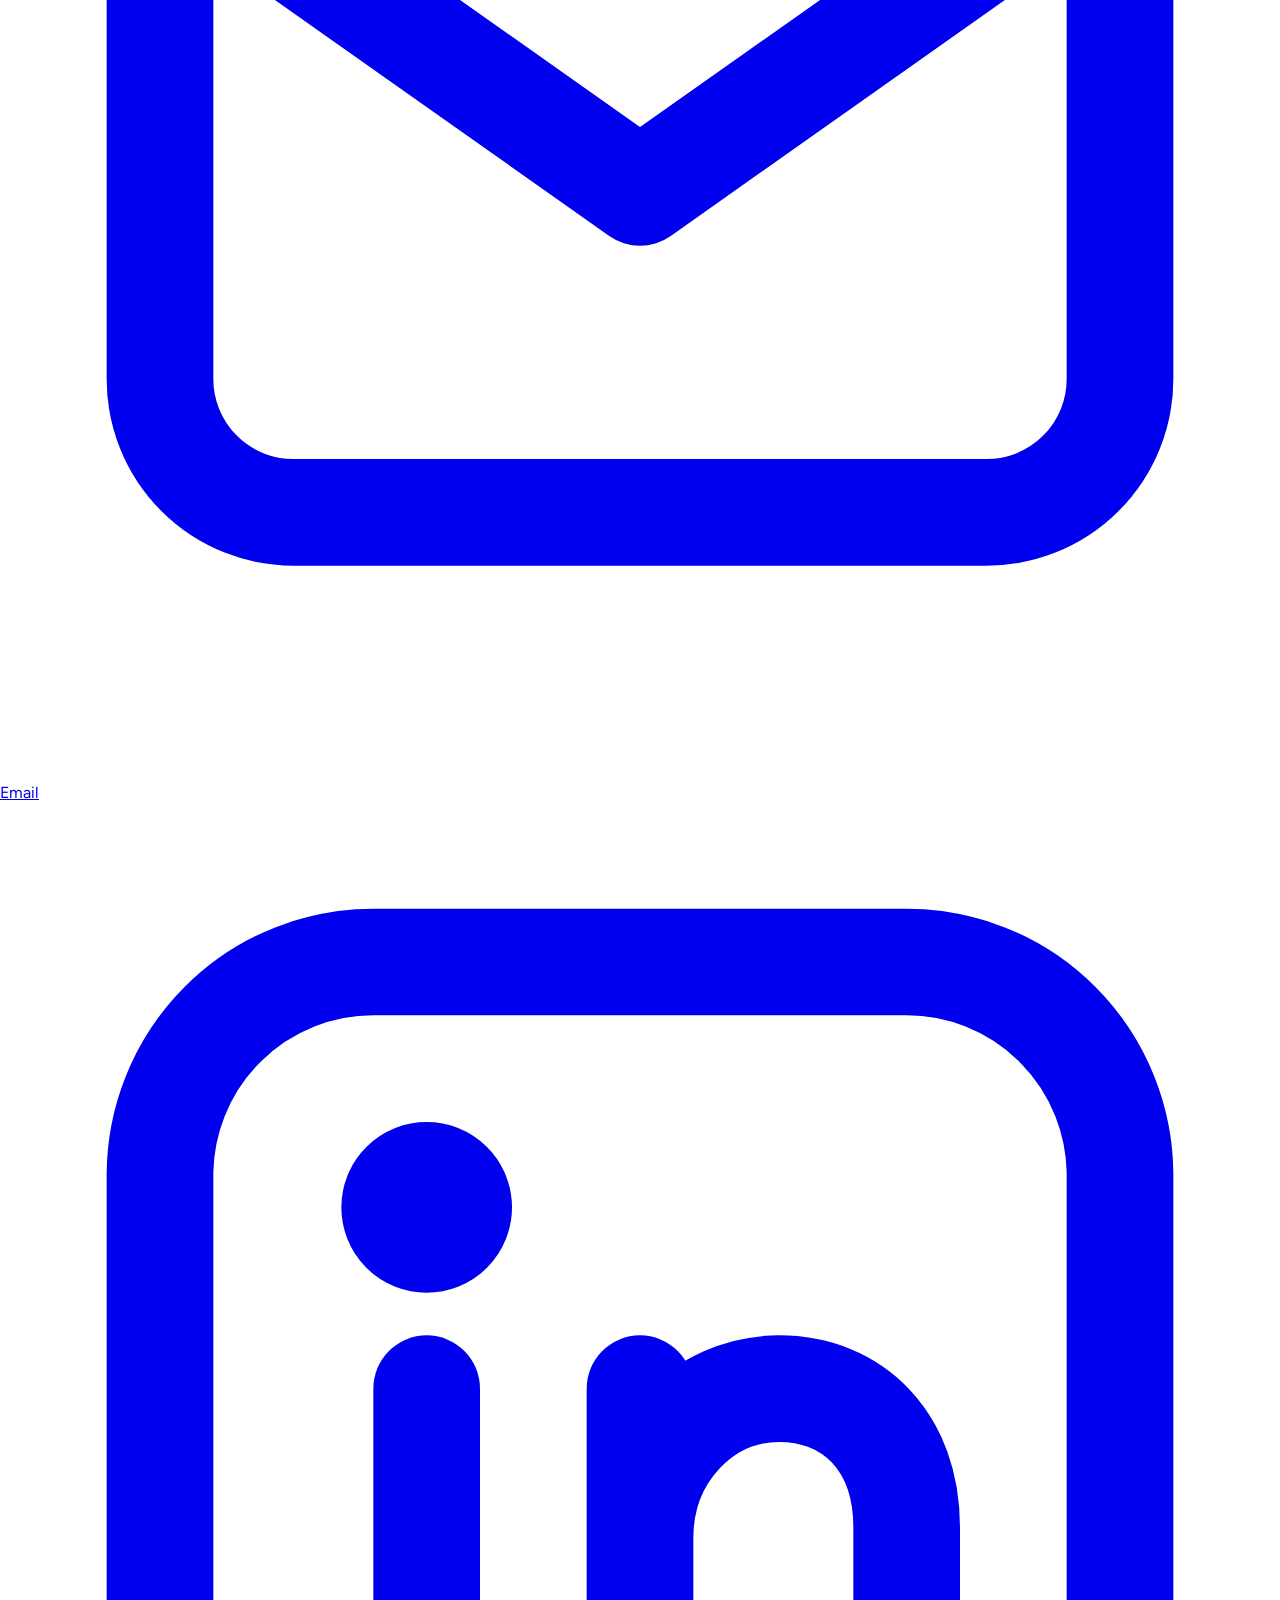
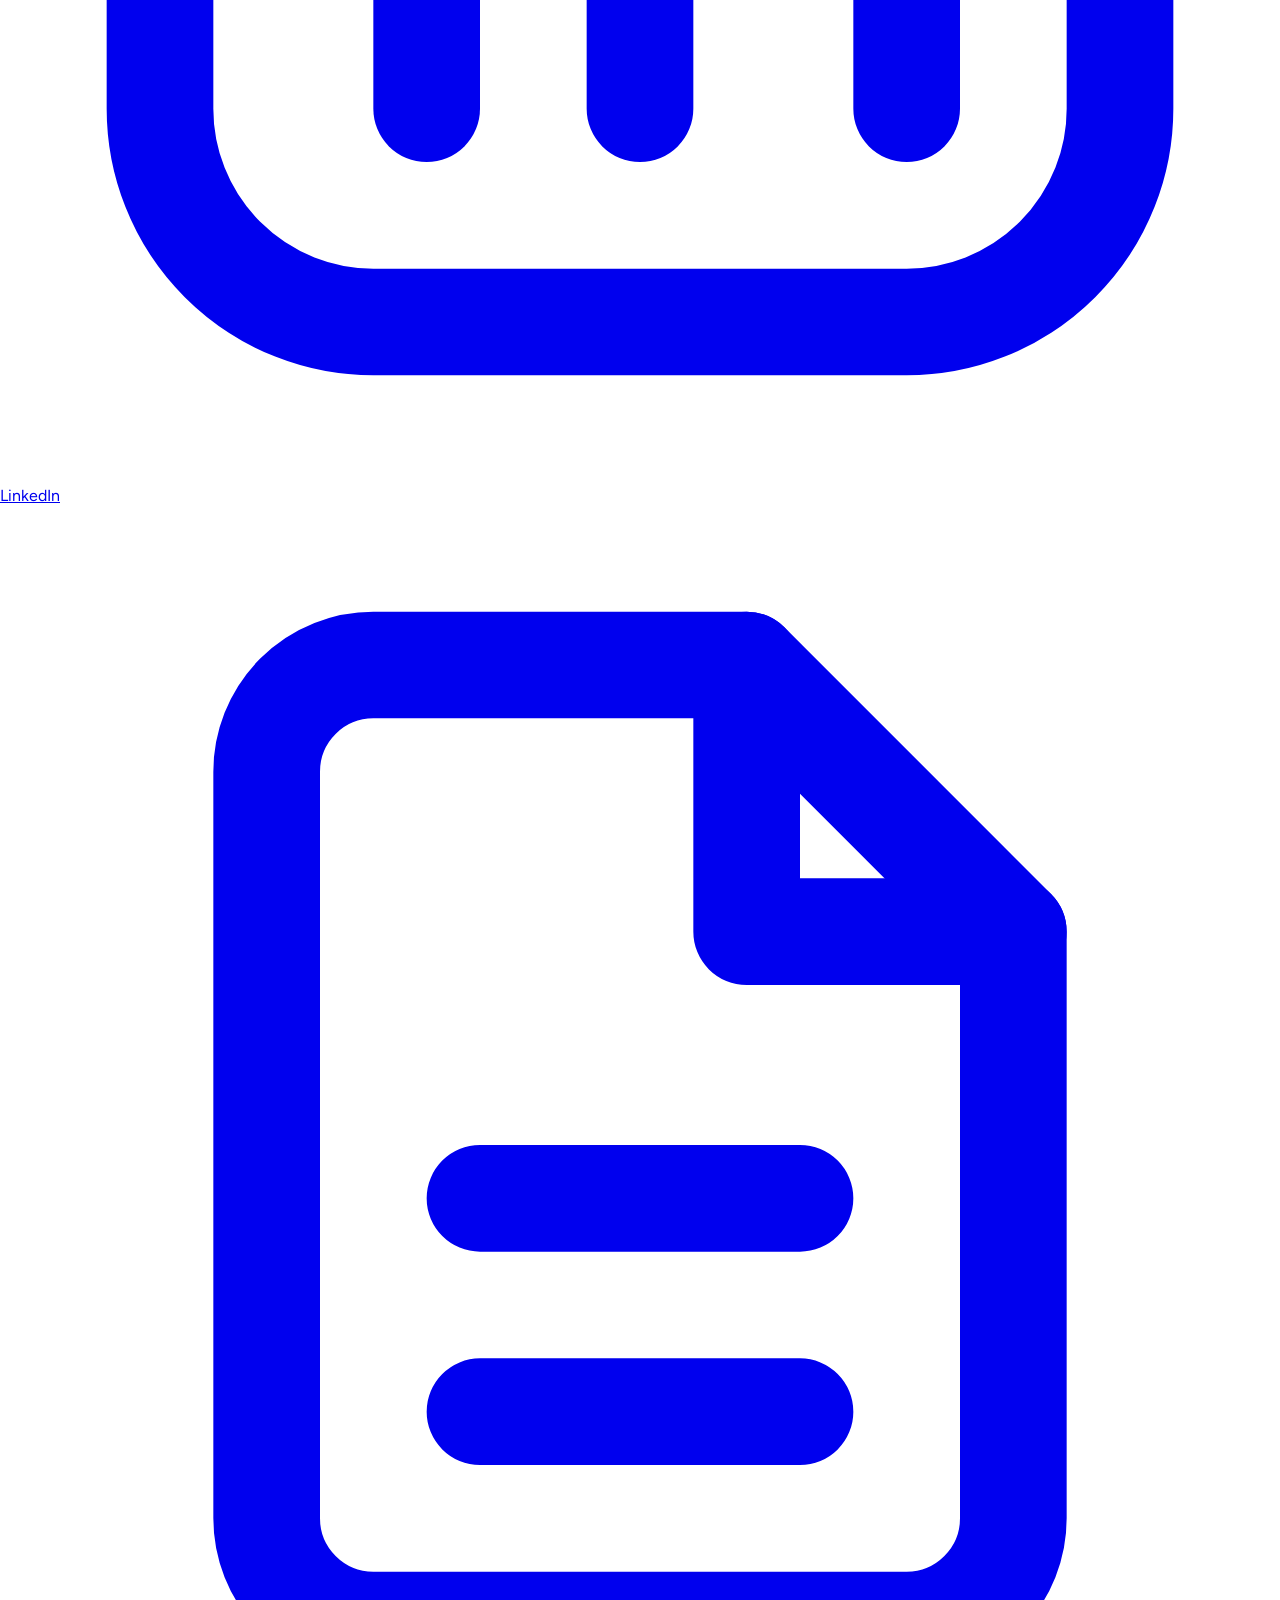
==== commit 5cfbcb0a: "Vêtir: outcomes stamp transition, chapter and section reorder, header CTA, copy Engineering gets a s" ====
--- a/index.html
+++ b/index.html
@@ -1444,6 +1444,30 @@
       transform: scale(1) translateY(0);
       opacity: 1;
     }
+
+    /* Vêtir postcard -> case study: the postcard's "VÊTIR" grows into the case
+       study's wordmark while the page fades across (cross-document View
+       Transition; Chrome/Edge/Safari, other browsers just open the page).
+       Only this one click animates: every other navigation skips it (JS). */
+    @view-transition { navigation: auto; }
+    ::view-transition-group(vetir-word) {
+      animation-duration: 0.9s;
+      animation-timing-function: cubic-bezier(0.65, 0, 0.35, 1);
+    }
+    /* both words fill the moving box; the small one hands over to the big
+       one mid-flight rather than both showing at once */
+    ::view-transition-old(vetir-word),
+    ::view-transition-new(vetir-word) { mix-blend-mode: normal; }
+    ::view-transition-old(vetir-word) { animation: 0.9s cubic-bezier(0.65, 0, 0.35, 1) both vt-word-out; }
+    ::view-transition-new(vetir-word) { animation: 0.9s cubic-bezier(0.65, 0, 0.35, 1) both vt-word-in; }
+    @keyframes vt-word-out { 0%, 35% { opacity: 1; } 65%, 100% { opacity: 0; } }
+    @keyframes vt-word-in { 0%, 35% { opacity: 0; } 65%, 100% { opacity: 1; } }
+    ::view-transition-old(root) { animation: 0.45s ease both vt-out; }
+    ::view-transition-new(root) { animation: 0.6s ease 0.3s both vt-in; }
+    @keyframes vt-out { to { opacity: 0; } }
+    @keyframes vt-in { from { opacity: 0; } }
+    #p-card-vetir { cursor: pointer; }
+    .vt-word { display: inline-block; }
   </style>
   <script src="analytics.js" defer></script>
 </head>
@@ -1660,7 +1684,7 @@
                   <!-- kept short so it clears the postal stamp, as in the artwork -->
                   <div class="postcard-art-rule" style="margin-top:0.7em; width:44%;"></div>
 
-                  <h3 class="postcard-art-title" style="margin-top:0.8em;">Vêtir</h3>
+                  <h3 class="postcard-art-title" style="margin-top:0.8em; text-transform:none;"><span class="vt-word">Vêtir</span></h3>
                   <div class="postcard-art-rule" style="margin-top:0.7em;"></div>
 
                   <p class="postcard-art-desc" style="margin-top:0.8em;">
@@ -3260,6 +3284,34 @@
       });
     }
 
+    // Vêtir postcard -> case study (see the @view-transition CSS). Clicking the
+    // postcard or its View Project names the title "vetir-word" and leaves a
+    // flag for vetir.html, which gives its wordmark the same name.
+    (function () {
+      const card = document.getElementById('p-card-vetir');
+      // just the word (a box hugging its letters), so it grows in place
+      const title = card && card.querySelector('.vt-word');
+      if (!card || !title) return;
+      const FLAG = 'vt-vetir';
+      card.addEventListener('click', (e) => {
+        if (e.defaultPrevented || e.metaKey || e.ctrlKey || e.shiftKey || e.altKey || e.button > 0) return;
+        e.preventDefault();
+        e.stopPropagation();   // not a "spread the pile" click
+        if (document.startViewTransition !== undefined || 'onpagereveal' in window) {
+          try { sessionStorage.setItem(FLAG, '1'); } catch (err) {}
+          title.style.viewTransitionName = 'vetir-word';
+        }
+        location.href = 'vetir.html';
+      });
+      // Only that click animates; any other page change skips the transition
+      window.addEventListener('pageswap', (e) => {
+        if (e.viewTransition && title.style.viewTransitionName !== 'vetir-word') e.viewTransition.skipTransition();
+      });
+      window.addEventListener('pagereveal', (e) => { if (e.viewTransition) e.viewTransition.skipTransition(); });
+      // back from the case study: clear the name for next time
+      window.addEventListener('pageshow', () => { title.style.viewTransitionName = ''; });
+    })();
+
     // Hero books -> Selected work, on click (hovering only shows the tag)
     (function () {
       const books = document.getElementById('hero-books');
